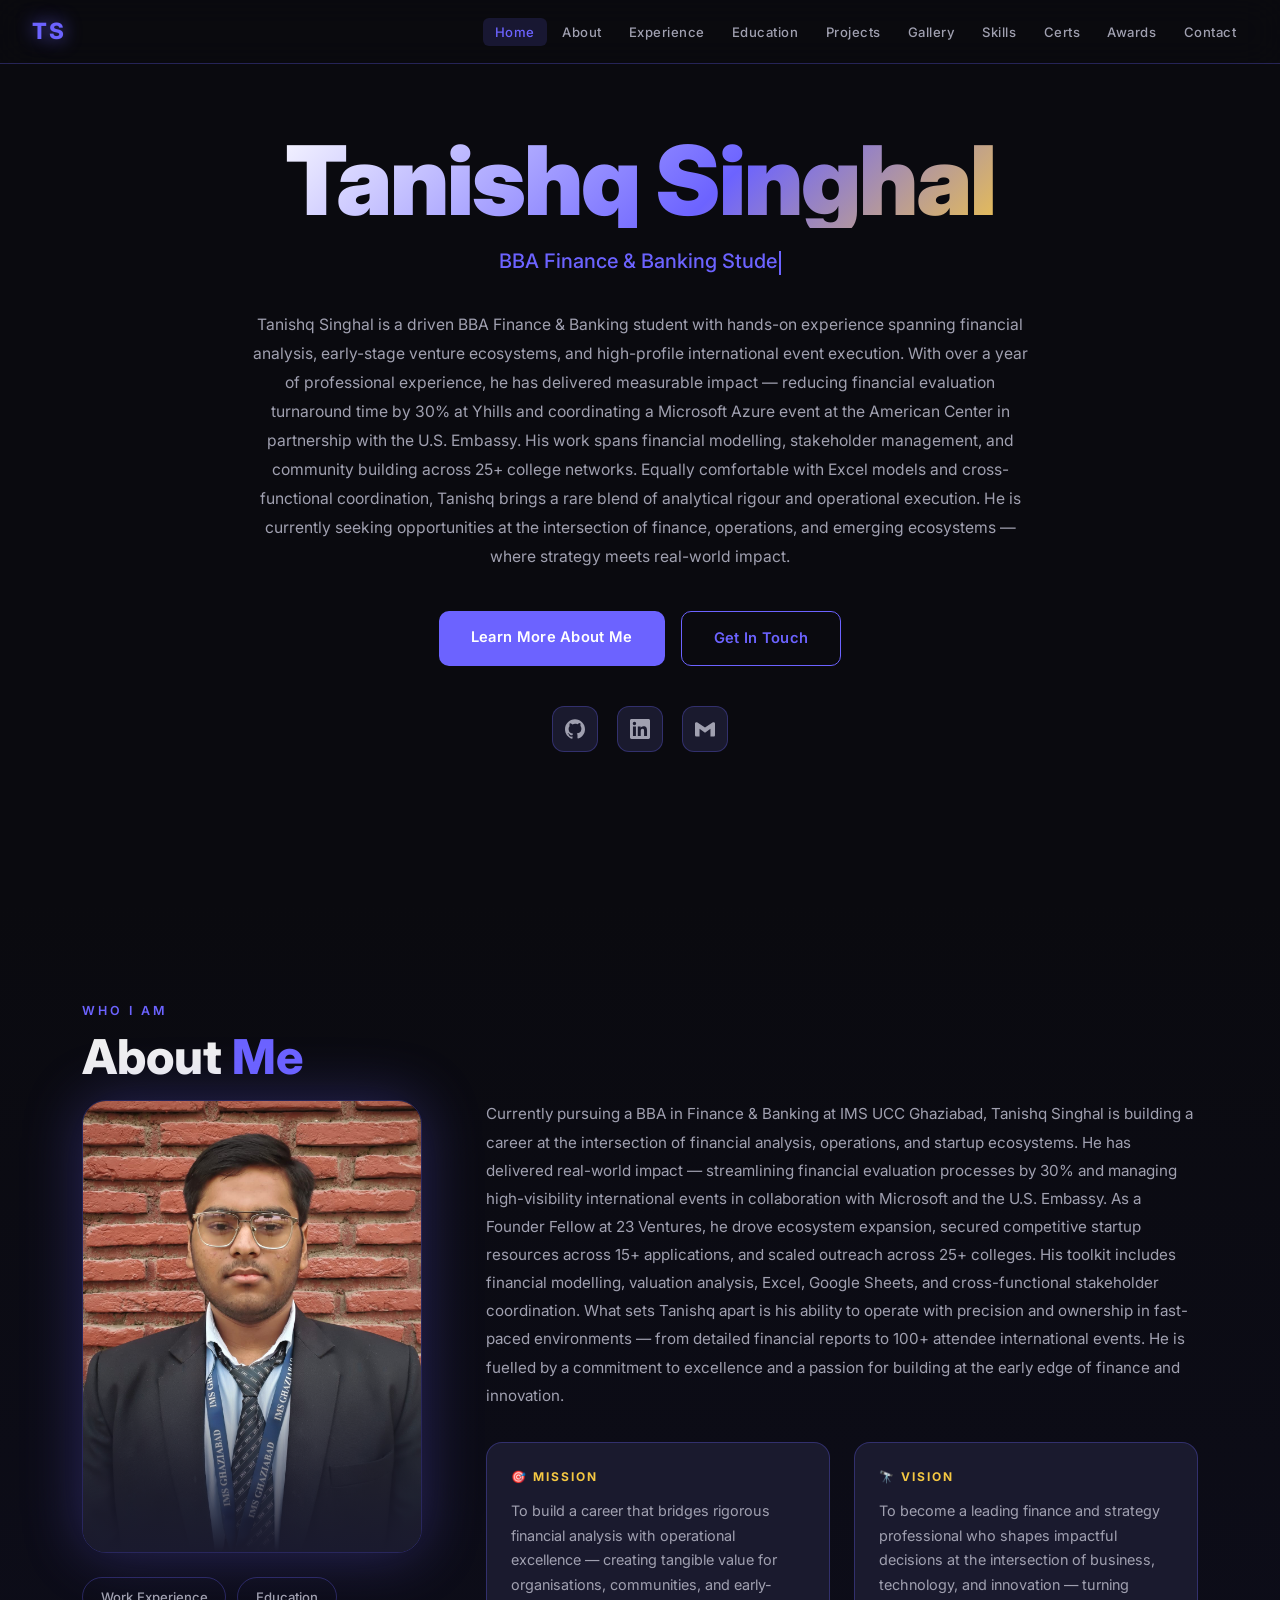
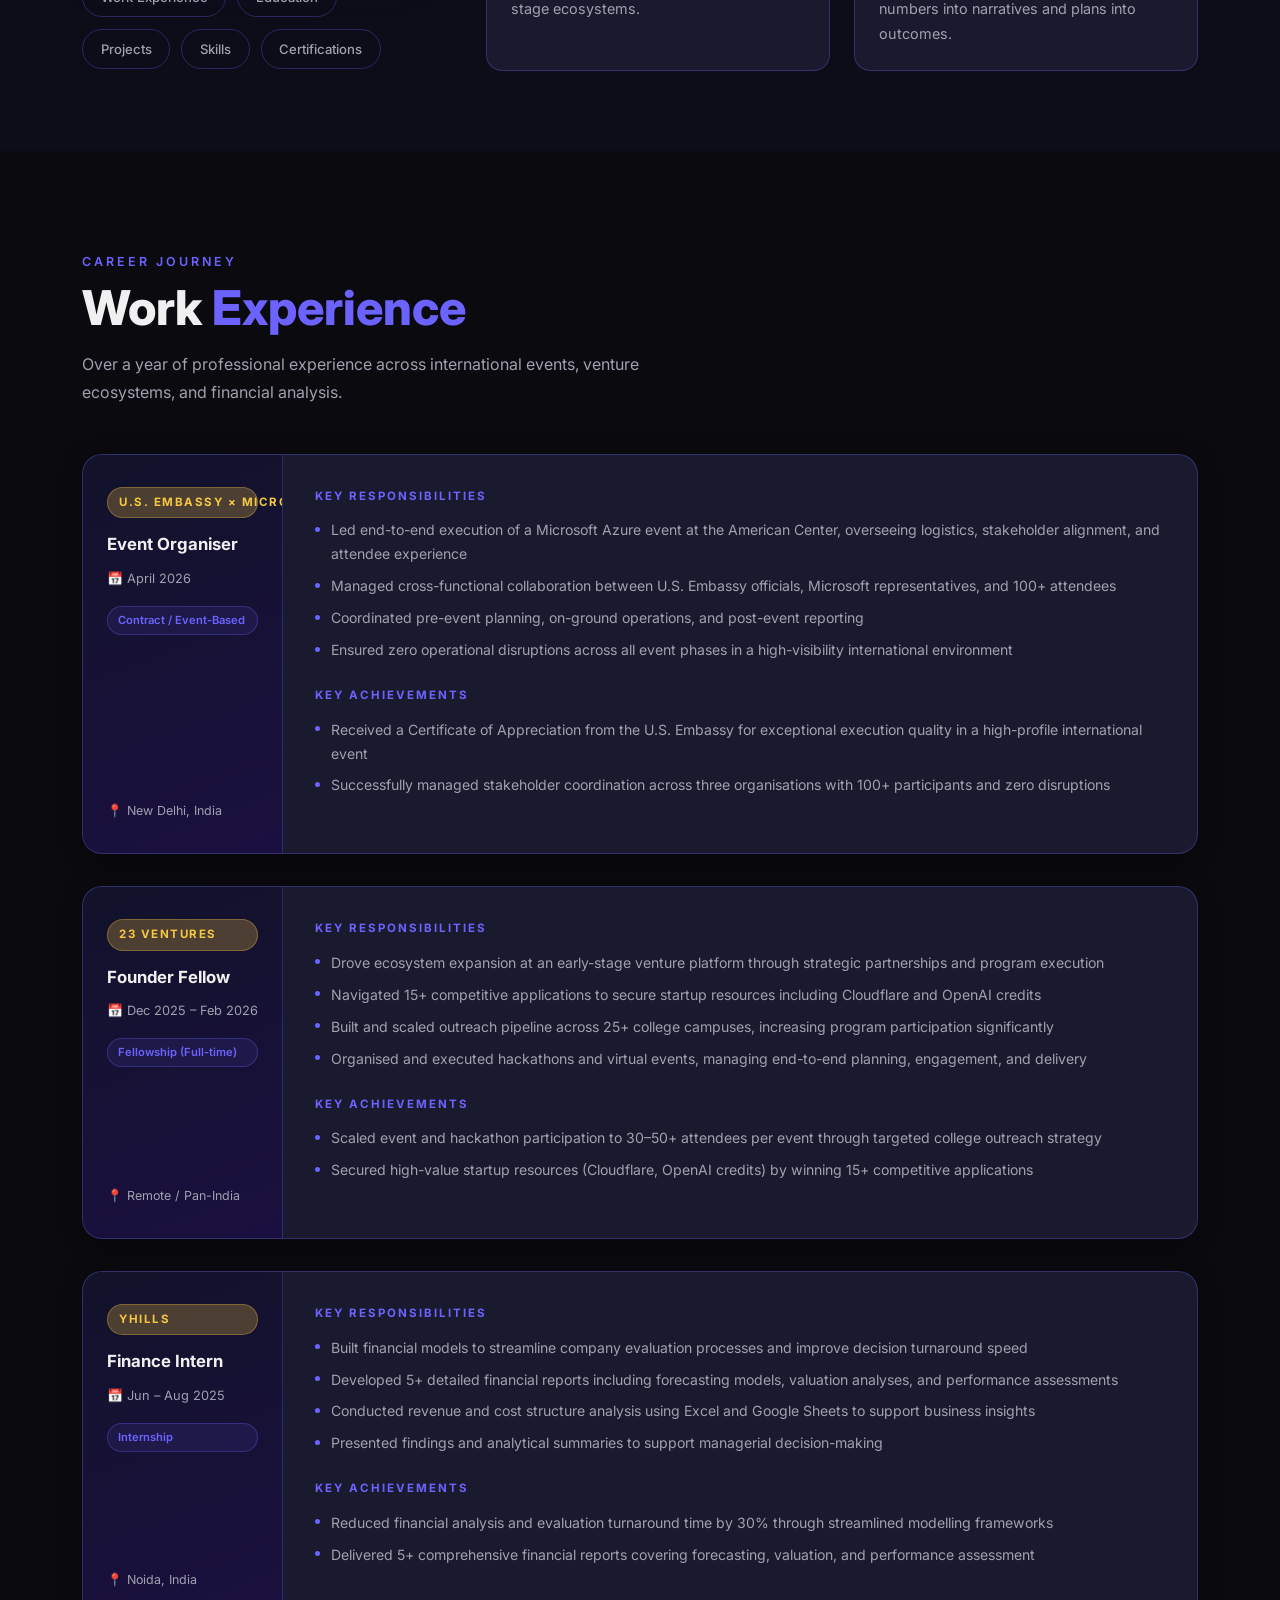
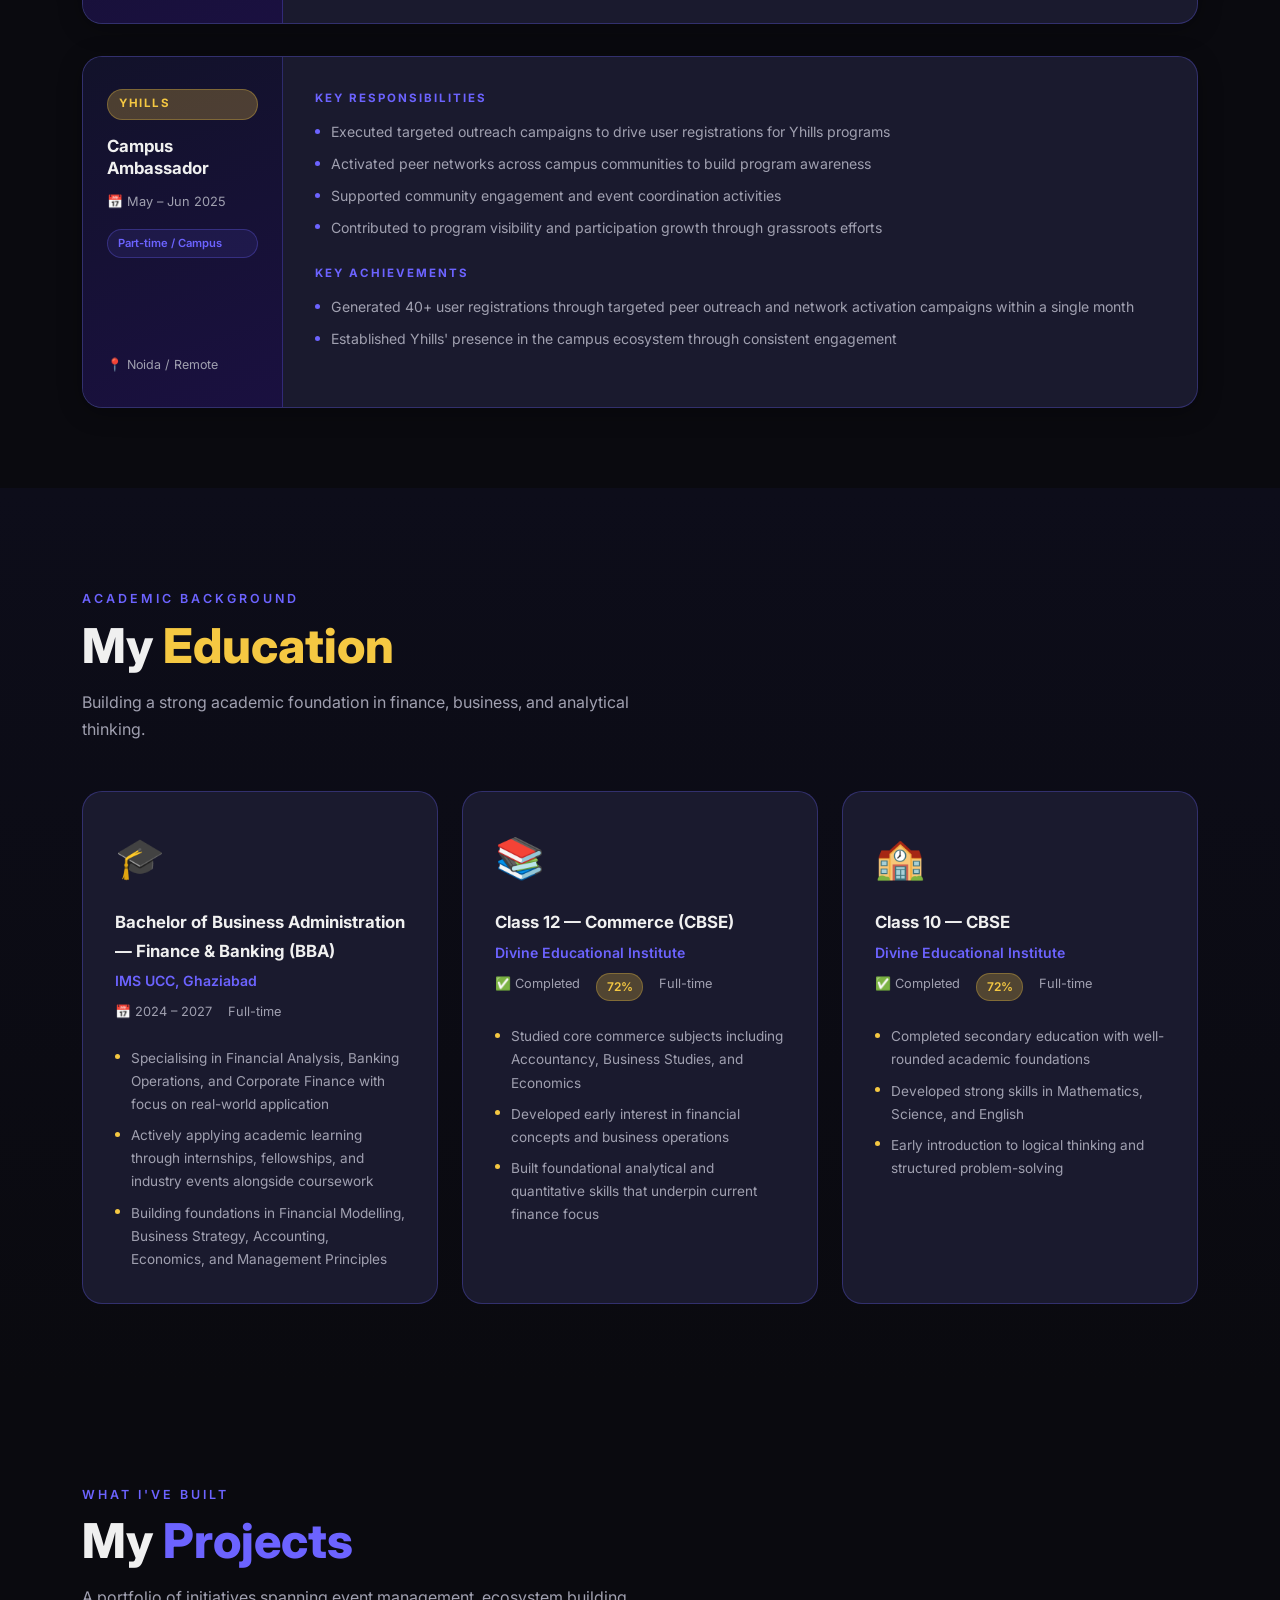
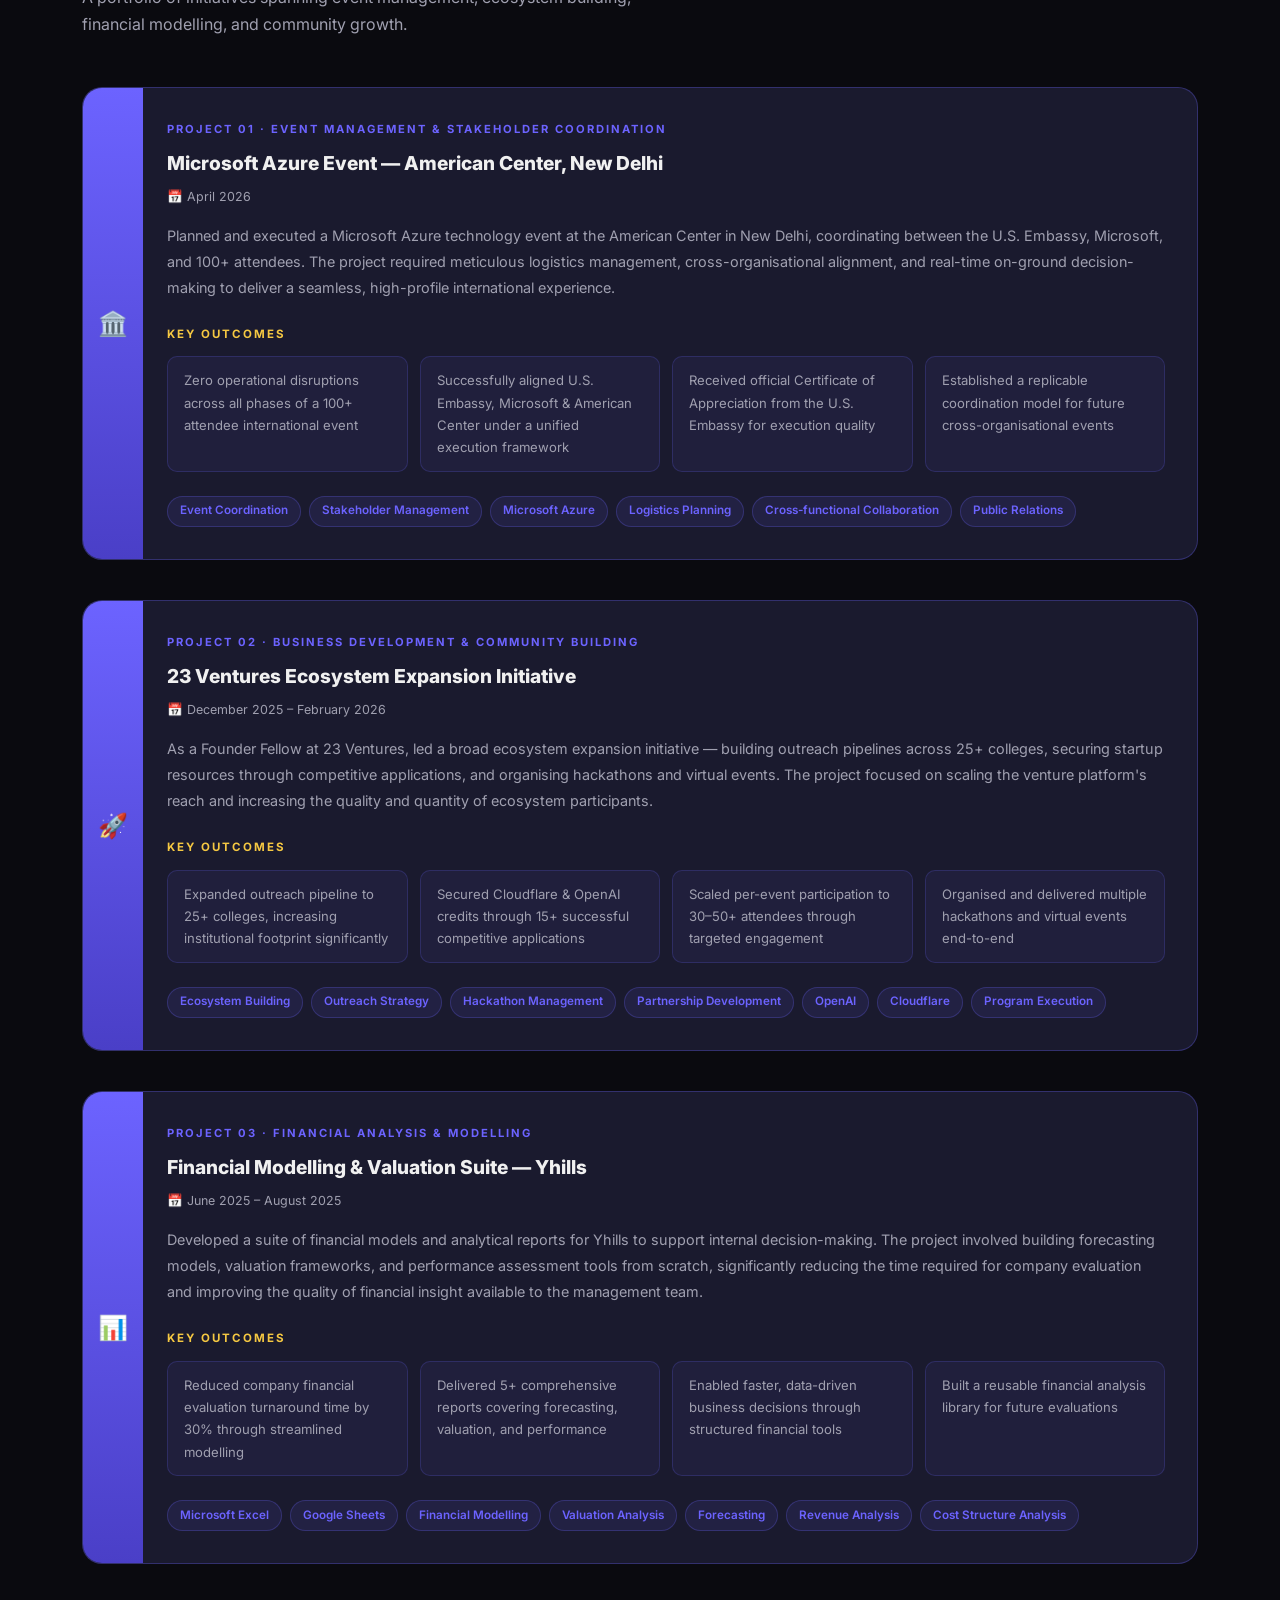
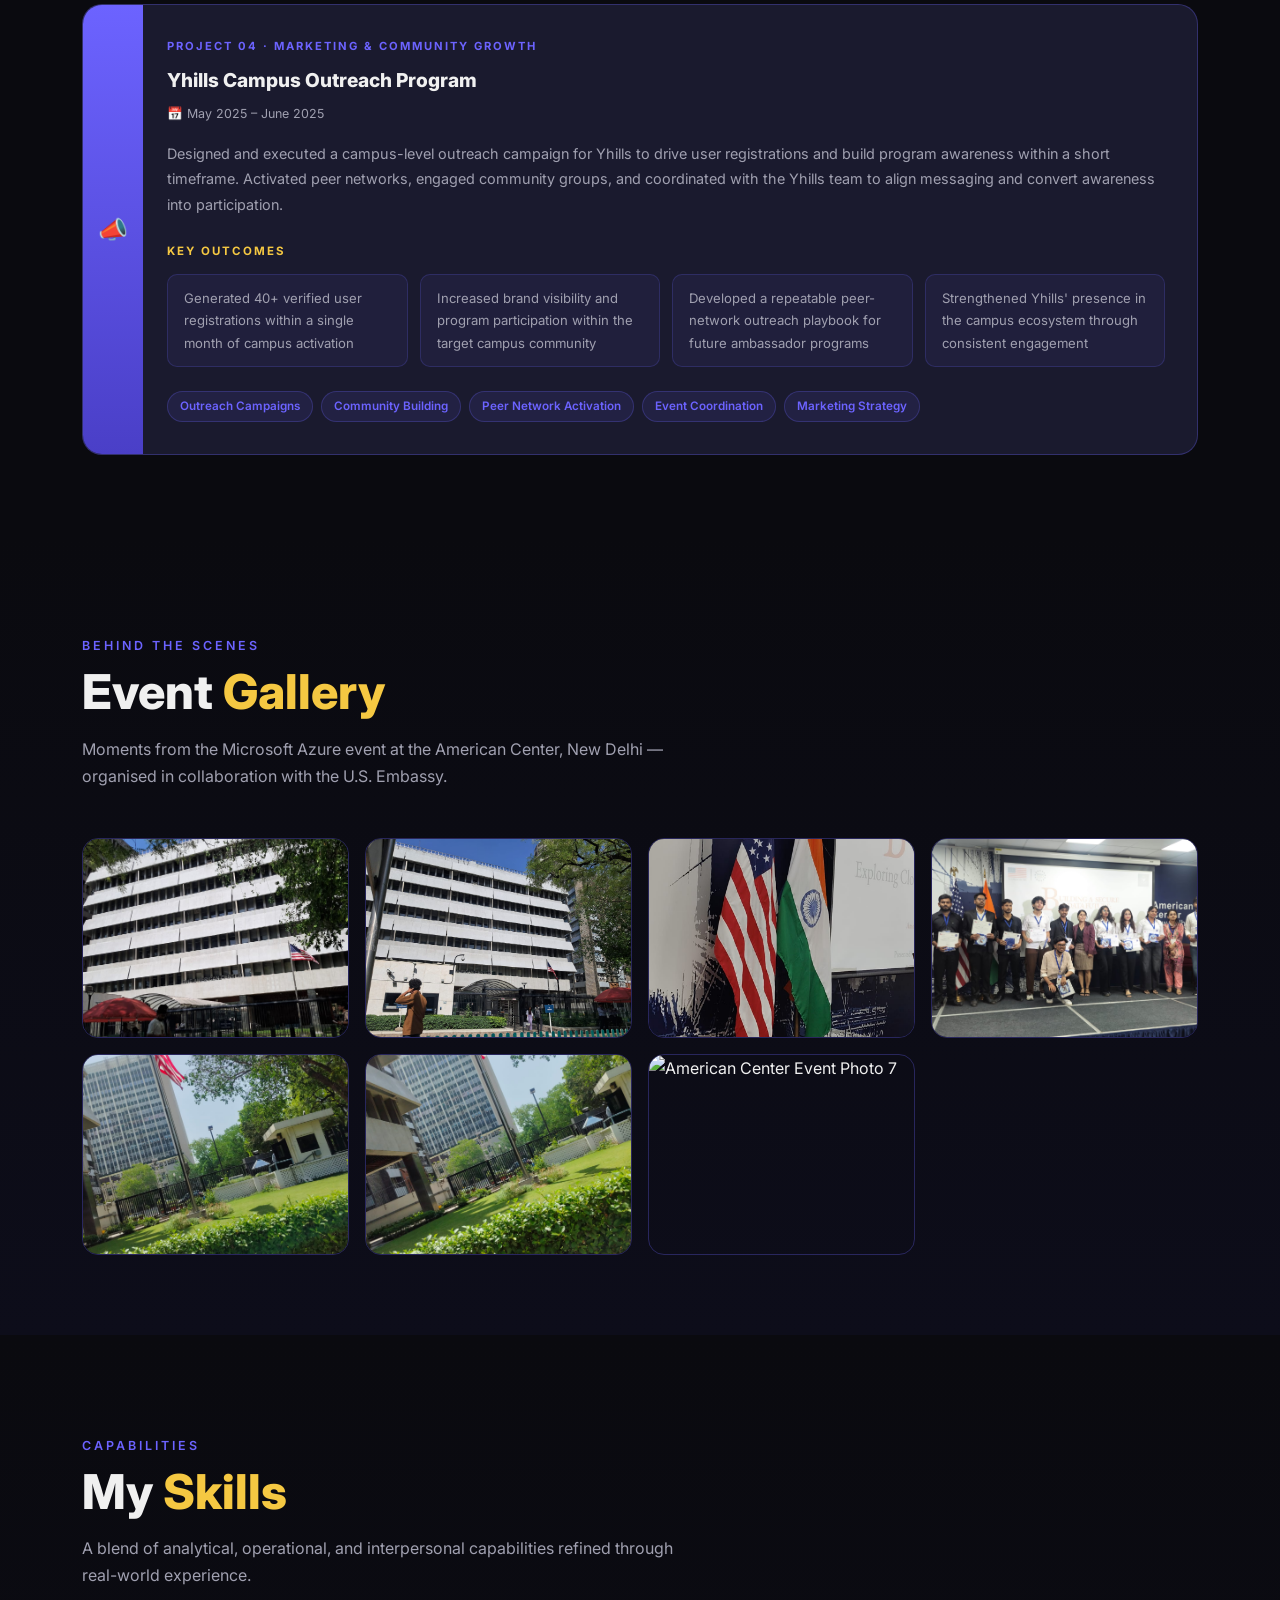
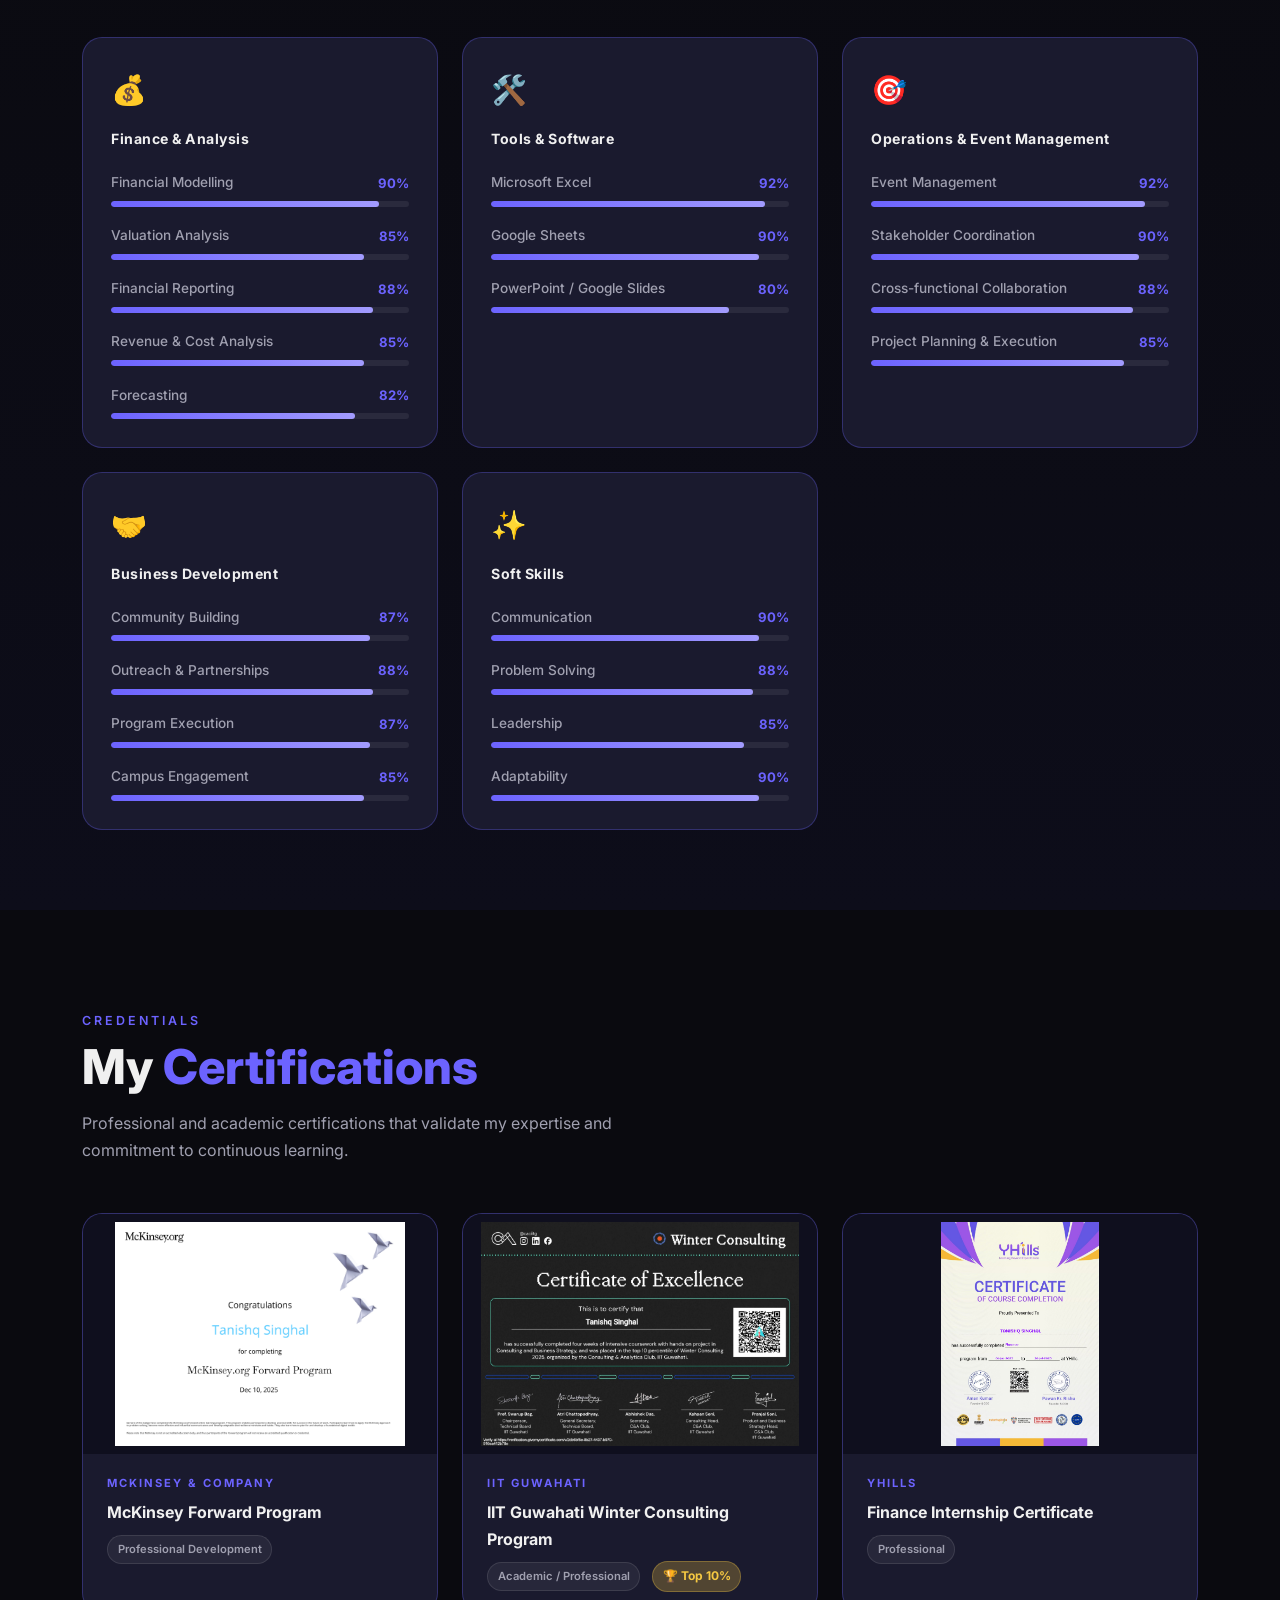
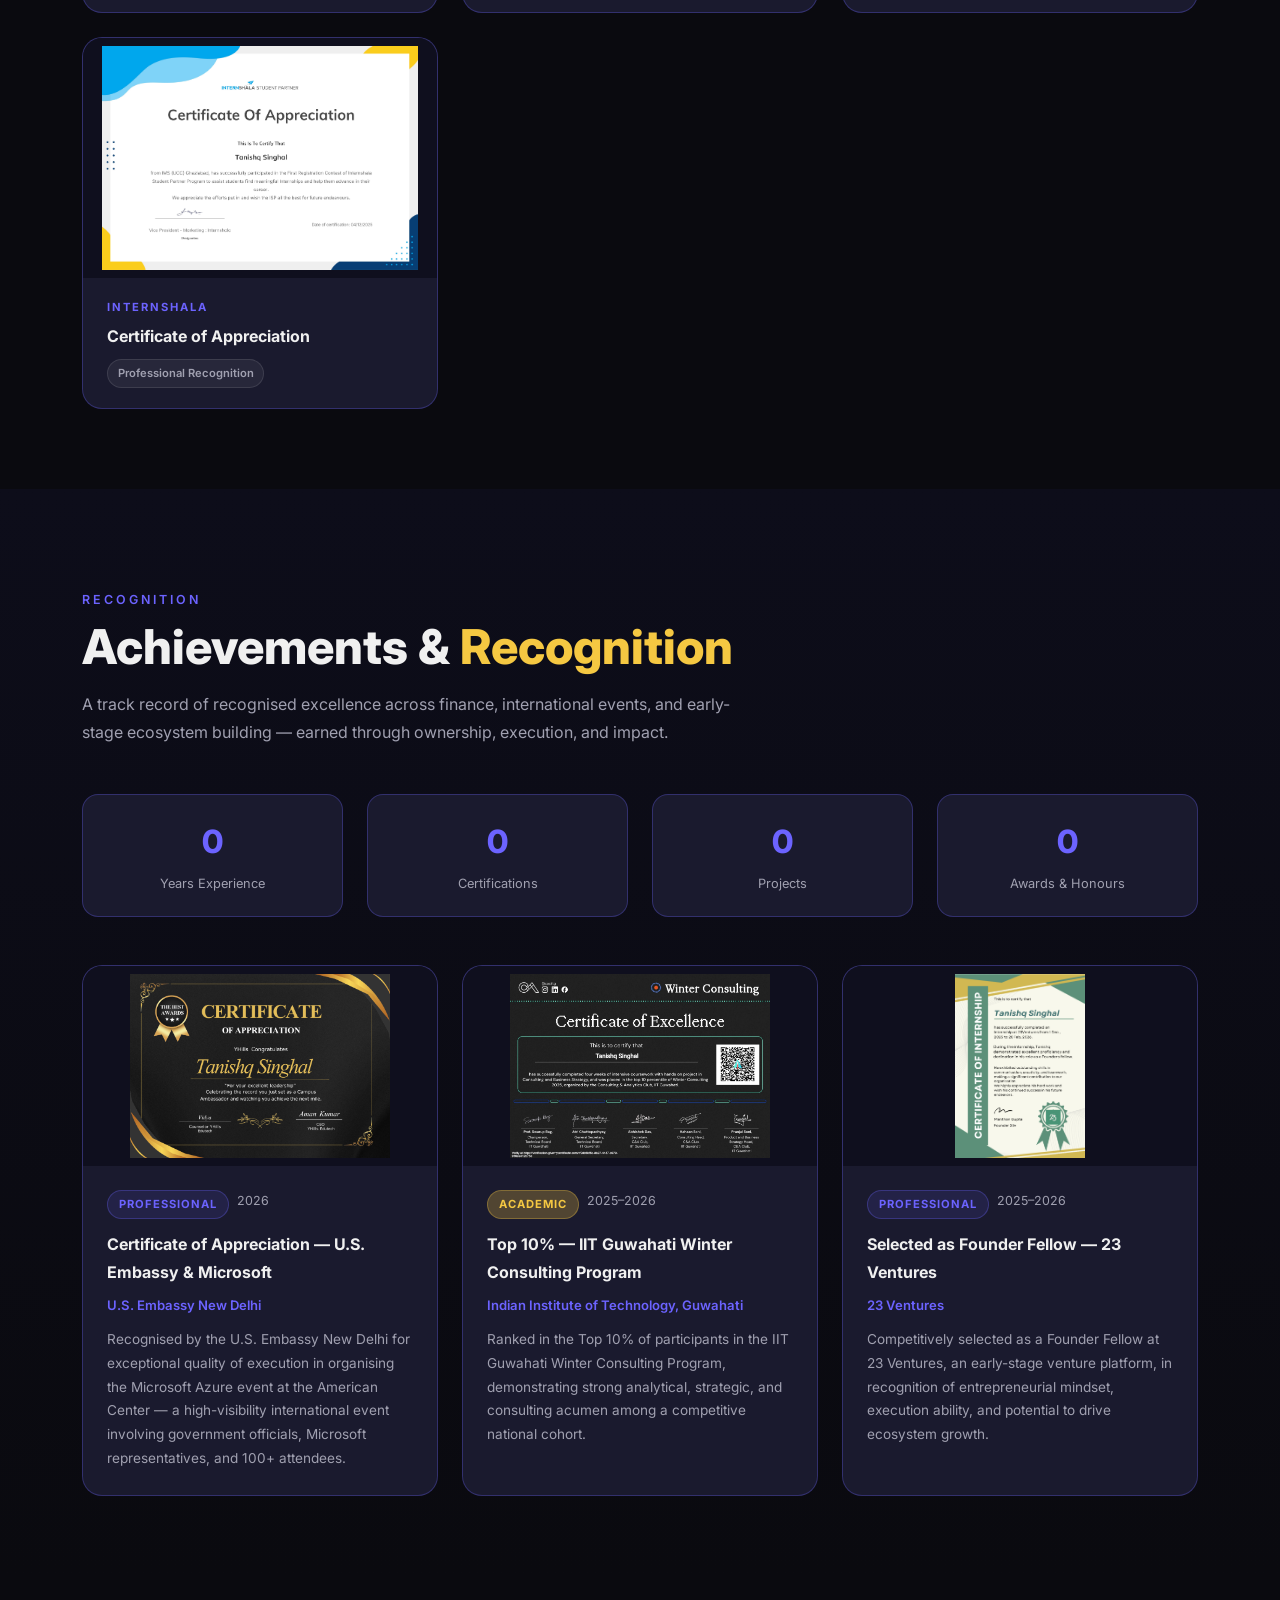
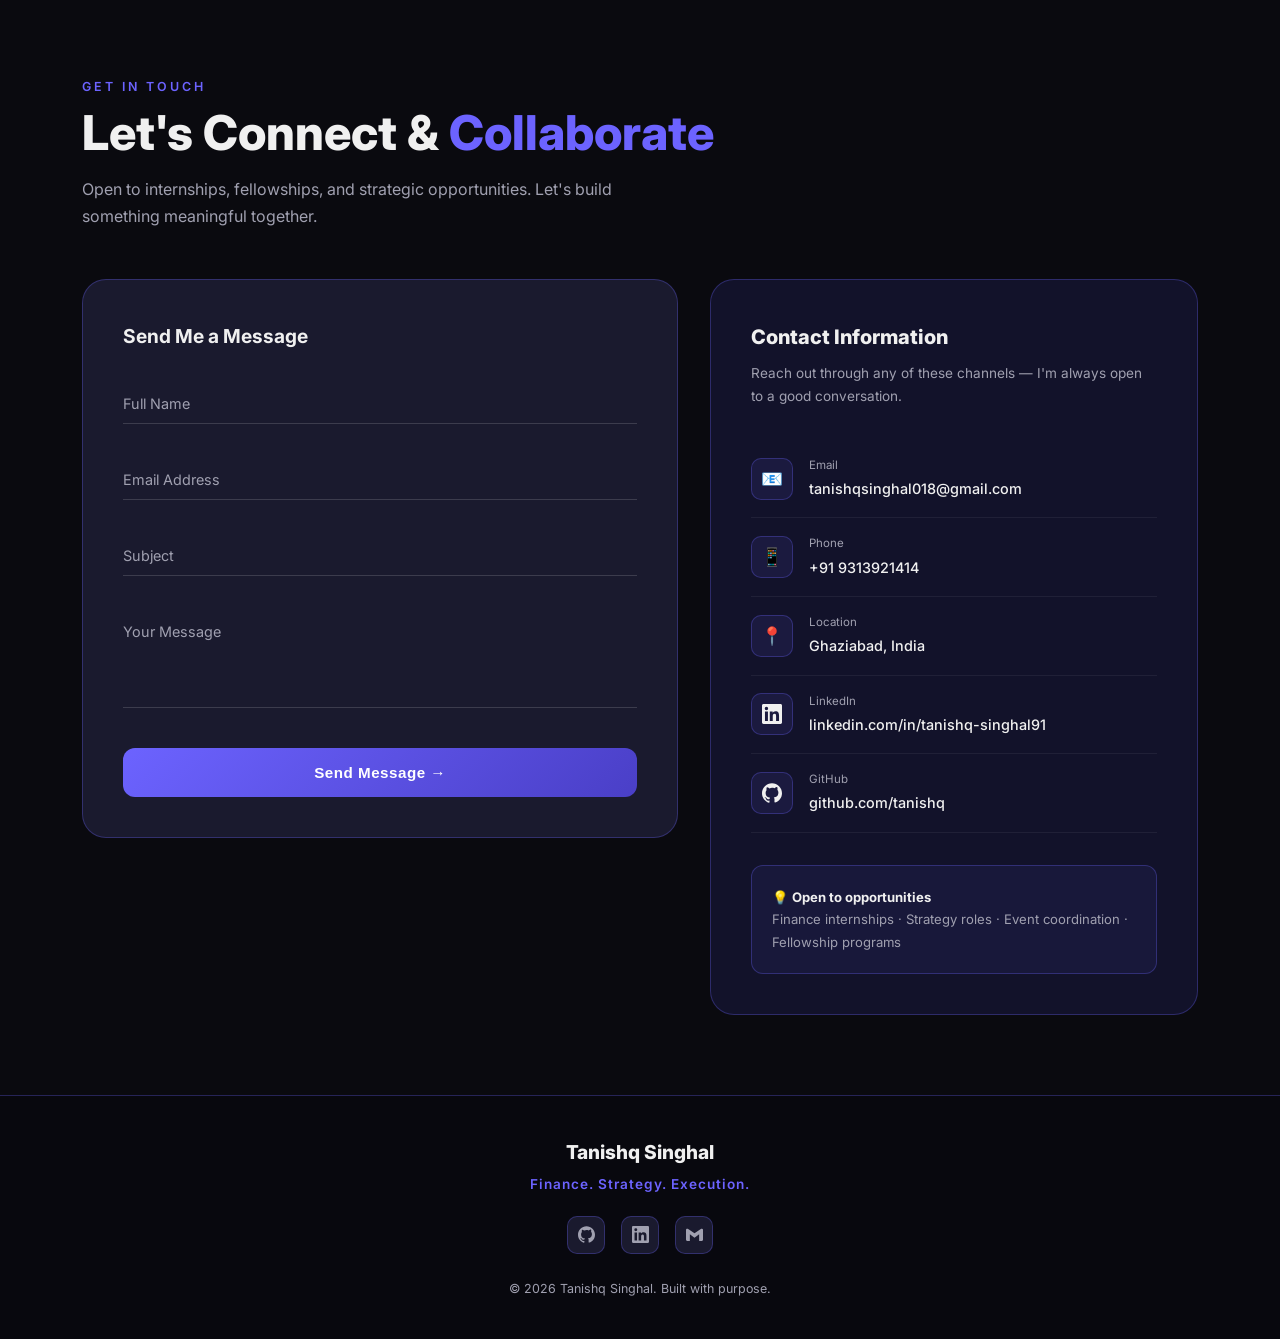
==== index.html @ 79214a3f "Fix image source for IIT Guwahati certificates" ====
<!DOCTYPE html>
<html lang="en">
<head>
  <meta charset="UTF-8" />
  <meta name="viewport" content="width=device-width, initial-scale=1.0" />
  <title>Tanishq Singhal — Finance. Strategy. Execution.</title>
  <meta name="description" content="Tanishq Singhal — BBA Finance & Banking Student, Event Organiser, Founder Fellow, and Finance Analyst. Portfolio showcasing experience, projects, and achievements." />
  <link rel="preconnect" href="https://fonts.googleapis.com" />
  <link rel="preconnect" href="https://fonts.gstatic.com" crossorigin />
  <link href="https://fonts.googleapis.com/css2?family=Inter:wght@300;400;500;600;700;800;900&display=swap" rel="stylesheet" />
  <style>
    /* ─── CSS RESET & ROOT ─────────────────────────────────────────────── */
    *, *::before, *::after { box-sizing: border-box; margin: 0; padding: 0; }
    :root {
      --bg:        #0a0a0f;
      --card-bg:   #1a1a2e;
      --indigo:    #6C63FF;
      --gold:      #F5C842;
      --text:      #F0F0F0;
      --muted:     #A0A0B0;
      --border:    rgba(108,99,255,0.3);
      --glow:      rgba(108,99,255,0.15);
      --gold-glow: rgba(245,200,66,0.25);
      --star-white:#FFFFFF;
      --star-blue: #A8B8FF;
      --star-gold: #FFE5A0;
    }
    html { scroll-behavior: smooth; font-family: 'Inter', sans-serif; }
    body {
      background: var(--bg);
      color: var(--text);
      overflow-x: hidden;
      line-height: 1.7;
    }

    /* ─── SCROLLBAR ────────────────────────────────────────────────────── */
    ::-webkit-scrollbar { width: 6px; }
    ::-webkit-scrollbar-track { background: #0d0d17; }
    ::-webkit-scrollbar-thumb { background: var(--indigo); border-radius: 3px; }

    /* ─── STAR CANVAS ──────────────────────────────────────────────────── */
    #star-canvas {
      position: fixed;
      top: 0; left: 0;
      width: 100%; height: 100%;
      z-index: 0;
      pointer-events: none;
    }

    /* ─── NAV ──────────────────────────────────────────────────────────── */
    nav {
      position: fixed;
      top: 0; left: 0; right: 0;
      z-index: 1000;
      background: rgba(10,10,15,0.7);
      backdrop-filter: blur(20px);
      -webkit-backdrop-filter: blur(20px);
      border-bottom: 1px solid var(--border);
      padding: 0 2rem;
      height: 64px;
      display: flex;
      align-items: center;
      justify-content: space-between;
      transition: background 0.3s;
    }
    .nav-logo {
      font-size: 1.4rem;
      font-weight: 800;
      color: var(--indigo);
      letter-spacing: 2px;
      text-shadow: 0 0 18px rgba(108,99,255,0.8);
      text-decoration: none;
    }
    .nav-links {
      display: flex;
      gap: 0.2rem;
      list-style: none;
      align-items: center;
    }
    .nav-links a {
      color: var(--muted);
      text-decoration: none;
      font-size: 0.82rem;
      font-weight: 500;
      padding: 0.4rem 0.75rem;
      border-radius: 6px;
      transition: color 0.2s, background 0.2s;
      letter-spacing: 0.5px;
    }
    .nav-links a:hover, .nav-links a.active {
      color: var(--text);
      background: var(--glow);
    }
    .nav-links a.active { color: var(--indigo); }
    .nav-hamburger {
      display: none;
      flex-direction: column;
      gap: 5px;
      cursor: pointer;
      padding: 4px;
    }
    .nav-hamburger span {
      display: block;
      width: 24px;
      height: 2px;
      background: var(--text);
      border-radius: 2px;
      transition: transform 0.3s, opacity 0.3s;
    }

    /* ─── SECTION BASE ─────────────────────────────────────────────────── */
    section {
      position: relative;
      z-index: 1;
      padding: 100px 0 80px;
    }
    .container {
      max-width: 1180px;
      margin: 0 auto;
      padding: 0 2rem;
    }
    .section-label {
      font-size: 0.78rem;
      font-weight: 600;
      letter-spacing: 3px;
      text-transform: uppercase;
      color: var(--indigo);
      margin-bottom: 0.5rem;
    }
    .section-title {
      font-size: clamp(2rem, 4vw, 3rem);
      font-weight: 800;
      line-height: 1.15;
      margin-bottom: 1rem;
    }
    .section-subtitle {
      font-size: 1rem;
      color: var(--muted);
      max-width: 600px;
      margin-bottom: 3rem;
    }
    .gold-accent { color: var(--gold); }
    .indigo-accent { color: var(--indigo); }

    /* ─── HERO ─────────────────────────────────────────────────────────── */
    #home {
      min-height: 100vh;
      display: flex;
      align-items: center;
      justify-content: center;
      text-align: center;
      padding-top: 64px;
    }
    .hero-inner { max-width: 860px; margin: 0 auto; padding: 0 2rem; }
    .hero-name {
      font-size: clamp(3rem, 8vw, 6rem);
      font-weight: 900;
      letter-spacing: -2px;
      line-height: 1;
      margin-bottom: 1rem;
      background: linear-gradient(135deg, #fff 0%, var(--indigo) 60%, var(--gold) 100%);
      -webkit-background-clip: text;
      -webkit-text-fill-color: transparent;
      background-clip: text;
      opacity: 0;
      animation: fadeSlideDown 0.8s 0.3s forwards;
    }
    .hero-designation {
      font-size: clamp(1rem, 2.5vw, 1.25rem);
      font-weight: 500;
      color: var(--indigo);
      margin-bottom: 2rem;
      min-height: 2rem;
      opacity: 0;
      animation: fadeSlideDown 0.8s 0.7s forwards;
    }
    .typewriter-cursor {
      display: inline-block;
      width: 2px;
      height: 1.2em;
      background: var(--indigo);
      margin-left: 2px;
      vertical-align: middle;
      animation: blink 1s step-end infinite;
    }
    @keyframes blink { 0%,100%{opacity:1} 50%{opacity:0} }
    .hero-intro {
      font-size: 0.98rem;
      color: var(--muted);
      line-height: 1.85;
      max-width: 780px;
      margin: 0 auto 2.5rem;
      opacity: 0;
      animation: fadeSlideUp 0.8s 1.1s forwards;
    }
    .hero-cta {
      display: flex;
      gap: 1rem;
      justify-content: center;
      flex-wrap: wrap;
      margin-bottom: 2.5rem;
      opacity: 0;
      animation: fadeSlideUp 0.8s 1.5s forwards;
    }
    .btn-primary {
      padding: 0.85rem 2rem;
      background: var(--indigo);
      color: #fff;
      font-weight: 600;
      font-size: 0.92rem;
      border: none;
      border-radius: 10px;
      cursor: pointer;
      text-decoration: none;
      transition: transform 0.2s, box-shadow 0.2s, background 0.2s;
      display: inline-block;
      letter-spacing: 0.3px;
    }
    .btn-primary:hover {
      transform: translateY(-3px);
      box-shadow: 0 10px 30px rgba(108,99,255,0.5);
    }
    .btn-outline {
      padding: 0.85rem 2rem;
      background: transparent;
      color: var(--indigo);
      font-weight: 600;
      font-size: 0.92rem;
      border: 1.5px solid var(--indigo);
      border-radius: 10px;
      cursor: pointer;
      text-decoration: none;
      transition: transform 0.2s, box-shadow 0.2s, background 0.2s, color 0.2s;
      display: inline-block;
      letter-spacing: 0.3px;
    }
    .btn-outline:hover {
      background: var(--indigo);
      color: #fff;
      transform: translateY(-3px);
      box-shadow: 0 10px 30px rgba(108,99,255,0.4);
    }
    .hero-socials {
      display: flex;
      gap: 1.2rem;
      justify-content: center;
      opacity: 0;
      animation: fadeSlideUp 0.8s 1.8s forwards;
    }
    .social-icon {
      width: 46px;
      height: 46px;
      border-radius: 12px;
      background: var(--card-bg);
      border: 1px solid var(--border);
      display: flex;
      align-items: center;
      justify-content: center;
      color: var(--muted);
      text-decoration: none;
      transition: transform 0.3s, box-shadow 0.3s, border-color 0.3s, color 0.3s;
      animation: popIn 0.5s ease backwards;
    }
    .social-icon:nth-child(1) { animation-delay: 2s; }
    .social-icon:nth-child(2) { animation-delay: 2.15s; }
    .social-icon:nth-child(3) { animation-delay: 2.3s; }
    .social-icon:hover {
      transform: translateY(-4px) scale(1.1);
      box-shadow: 0 8px 24px rgba(108,99,255,0.4);
      border-color: var(--indigo);
      color: var(--indigo);
    }
    .social-icon svg { width: 20px; height: 20px; fill: currentColor; }

    @keyframes fadeSlideDown {
      from { opacity:0; transform:translateY(-20px); }
      to   { opacity:1; transform:translateY(0); }
    }
    @keyframes fadeSlideUp {
      from { opacity:0; transform:translateY(20px); }
      to   { opacity:1; transform:translateY(0); }
    }
    @keyframes popIn {
      from { opacity:0; transform:scale(0); }
      60%  { transform:scale(1.15); }
      to   { opacity:1; transform:scale(1); }
    }

    /* ─── ABOUT ─────────────────────────────────────────────────────────── */
    #about { background: linear-gradient(180deg, var(--bg) 0%, #0d0d1a 100%); }
    .about-grid {
      display: grid;
      grid-template-columns: 340px 1fr;
      gap: 4rem;
      align-items: start;
    }
    .about-photo-wrap {
      position: relative;
      border-radius: 24px;
      overflow: hidden;
      box-shadow: 0 0 60px rgba(108,99,255,0.3);
      border: 1px solid var(--border);
      transform: translateX(-80px);
      opacity: 0;
      transition: transform 0.9s ease, opacity 0.9s ease, box-shadow 0.3s;
    }
    .about-photo-wrap.visible {
      transform: translateX(0);
      opacity: 1;
    }
    .about-photo-wrap img {
      width: 100%;
      display: block;
      object-fit: cover;
      object-position: top center;
      aspect-ratio: 3/4;
    }
    .about-photo-wrap::after {
      content: '';
      position: absolute;
      bottom: 0; left: 0; right: 0;
      height: 40%;
      background: linear-gradient(to top, var(--card-bg) 0%, transparent 100%);
    }
    .about-work-btns {
      display: flex;
      flex-wrap: wrap;
      gap: 0.7rem;
      margin-top: 1.5rem;
    }
    .about-work-btns a {
      padding: 0.5rem 1.1rem;
      border: 1px solid var(--border);
      border-radius: 30px;
      color: var(--muted);
      font-size: 0.82rem;
      font-weight: 500;
      text-decoration: none;
      transition: all 0.3s;
      position: relative;
      overflow: hidden;
    }
    .about-work-btns a::after {
      content: '';
      position: absolute;
      bottom: 0; left: 0;
      width: 0; height: 1.5px;
      background: var(--indigo);
      transition: width 0.3s;
    }
    .about-work-btns a:hover {
      color: var(--indigo);
      border-color: var(--indigo);
      transform: translateY(-2px);
    }
    .about-work-btns a:hover::after { width: 100%; }

    .mission-vision-grid {
      display: grid;
      grid-template-columns: 1fr 1fr;
      gap: 1.5rem;
      margin-top: 2rem;
    }
    .mv-card {
      background: var(--card-bg);
      border: 1px solid var(--border);
      border-radius: 16px;
      padding: 1.5rem;
      perspective: 800px;
      opacity: 0;
      transform: rotateY(90deg);
      transition: transform 0.7s ease, opacity 0.5s ease, box-shadow 0.3s;
      backface-visibility: hidden;
    }
    .mv-card.visible { opacity: 1; transform: rotateY(0deg); }
    .mv-card:nth-child(2) { transition-delay: 0.2s; }
    .mv-card-title {
      font-size: 0.75rem;
      font-weight: 700;
      letter-spacing: 2px;
      text-transform: uppercase;
      color: var(--gold);
      margin-bottom: 0.75rem;
    }
    .mv-card p { font-size: 0.9rem; color: var(--muted); }
    .about-summary { font-size: 0.95rem; color: var(--muted); line-height: 1.85; }

    /* ─── WORK EXPERIENCE ────────────────────────────────────────────────── */
    #experience { background: var(--bg); }
    .exp-timeline { display: flex; flex-direction: column; gap: 2rem; }
    .exp-card {
      display: grid;
      grid-template-columns: 200px 1fr;
      background: var(--card-bg);
      border: 1px solid var(--border);
      border-radius: 20px;
      overflow: hidden;
      opacity: 0;
      transition: transform 0.7s ease, opacity 0.7s ease, box-shadow 0.3s;
      box-shadow: 0 4px 24px rgba(0,0,0,0.3);
    }
    .exp-card:nth-child(odd)  { transform: translateX(-80px); }
    .exp-card:nth-child(even) { transform: translateX(80px); }
    .exp-card.visible {
      opacity: 1;
      transform: translateX(0);
    }
    .exp-card:hover {
      transform: translateY(-6px) !important;
      box-shadow: 0 20px 50px rgba(108,99,255,0.2);
    }
    .exp-left {
      background: linear-gradient(160deg, #12122a 0%, #1a1040 100%);
      padding: 2rem 1.5rem;
      display: flex;
      flex-direction: column;
      gap: 0.5rem;
      border-right: 1px solid var(--border);
      width: 0;
      overflow: hidden;
      transition: width 0.8s cubic-bezier(0.4,0,0.2,1) 0.2s;
    }
    .exp-card.visible .exp-left { width: 200px; }
    .exp-company-badge {
      font-size: 0.72rem;
      font-weight: 700;
      letter-spacing: 1.5px;
      text-transform: uppercase;
      color: var(--gold);
      background: var(--gold-glow);
      border: 1px solid rgba(245,200,66,0.3);
      padding: 0.3rem 0.7rem;
      border-radius: 20px;
      display: inline-block;
      margin-bottom: 0.5rem;
      animation: none;
      white-space: nowrap;
    }
    .exp-card:hover .exp-company-badge {
      box-shadow: 0 0 12px rgba(245,200,66,0.5);
    }
    .exp-role-name {
      font-size: 1.05rem;
      font-weight: 700;
      color: var(--text);
      line-height: 1.3;
    }
    .exp-duration {
      font-size: 0.8rem;
      color: var(--muted);
      margin-top: 0.25rem;
    }
    .exp-type-badge {
      font-size: 0.7rem;
      font-weight: 600;
      color: var(--indigo);
      background: rgba(108,99,255,0.1);
      border: 1px solid rgba(108,99,255,0.3);
      padding: 0.25rem 0.6rem;
      border-radius: 20px;
      display: inline-block;
      margin-top: 0.5rem;
    }
    .exp-location {
      font-size: 0.78rem;
      color: var(--muted);
      margin-top: auto;
      display: flex;
      align-items: center;
      gap: 0.3rem;
    }
    .exp-right { padding: 2rem; flex: 1; }
    .exp-bullets-title {
      font-size: 0.72rem;
      font-weight: 700;
      letter-spacing: 2px;
      text-transform: uppercase;
      color: var(--indigo);
      margin-bottom: 0.75rem;
    }
    .exp-bullets { list-style: none; display: flex; flex-direction: column; gap: 0.5rem; margin-bottom: 1.5rem; }
    .exp-bullets li {
      font-size: 0.88rem;
      color: var(--muted);
      padding-left: 1rem;
      position: relative;
      opacity: 0;
      transform: translateY(8px);
      transition: opacity 0.4s ease, transform 0.4s ease;
    }
    .exp-bullets li::before {
      content: '';
      position: absolute;
      left: 0; top: 0.6em;
      width: 5px; height: 5px;
      background: var(--indigo);
      border-radius: 50%;
    }
    .exp-card.visible .exp-bullets li { opacity: 1; transform: translateY(0); }
    .exp-card.visible .exp-bullets li:nth-child(1) { transition-delay: 0.4s; }
    .exp-card.visible .exp-bullets li:nth-child(2) { transition-delay: 0.55s; }
    .exp-card.visible .exp-bullets li:nth-child(3) { transition-delay: 0.7s; }
    .exp-card.visible .exp-bullets li:nth-child(4) { transition-delay: 0.85s; }

    /* ─── EDUCATION ─────────────────────────────────────────────────────── */
    #education { background: linear-gradient(180deg, #0d0d1a 0%, var(--bg) 100%); }
    .edu-grid { display: grid; grid-template-columns: repeat(auto-fit, minmax(300px, 1fr)); gap: 1.5rem; }
    .edu-card {
      background: var(--card-bg);
      border: 1px solid var(--border);
      border-radius: 20px;
      padding: 2rem;
      position: relative;
      overflow: hidden;
      opacity: 0;
      transition: opacity 0.7s ease, transform 0.7s ease, box-shadow 0.3s;
    }
    .edu-card:first-child  { transform: translateY(-40px) rotate(-1deg); }
    .edu-card:nth-child(2) { transform: translateY(40px) rotate(0.5deg); }
    .edu-card:nth-child(3) { transform: translateY(40px) rotate(-0.5deg); }
    .edu-card.visible { opacity: 1; transform: translateY(0) rotate(0); }
    .edu-card:hover {
      box-shadow: 0 20px 50px rgba(108,99,255,0.2), 0 0 0 1px rgba(108,99,255,0.4);
      transform: translateY(-4px) !important;
    }
    .edu-card:hover .edu-icon { transform: translateY(-8px) rotate(10deg); }
    .edu-icon {
      font-size: 2.5rem;
      margin-bottom: 1rem;
      transition: transform 0.4s cubic-bezier(0.34,1.56,0.64,1);
      display: inline-block;
    }
    .edu-degree {
      font-size: 1.05rem;
      font-weight: 700;
      color: var(--text);
      margin-bottom: 0.25rem;
    }
    .edu-institution {
      font-size: 0.88rem;
      color: var(--indigo);
      font-weight: 600;
      margin-bottom: 0.5rem;
    }
    .edu-meta {
      font-size: 0.8rem;
      color: var(--muted);
      margin-bottom: 1.5rem;
      display: flex;
      gap: 1rem;
      flex-wrap: wrap;
    }
    .edu-score-badge {
      background: var(--gold-glow);
      border: 1px solid rgba(245,200,66,0.3);
      color: var(--gold);
      font-size: 0.75rem;
      font-weight: 600;
      padding: 0.2rem 0.6rem;
      border-radius: 20px;
    }
    .edu-highlights { list-style: none; display: flex; flex-direction: column; gap: 0.5rem; }
    .edu-highlights li {
      font-size: 0.85rem;
      color: var(--muted);
      padding-left: 1rem;
      position: relative;
    }
    .edu-highlights li::before {
      content: '';
      position: absolute;
      left: 0; top: 0.55em;
      width: 5px; height: 5px;
      background: var(--gold);
      border-radius: 50%;
    }

    /* ─── PROJECTS ─────────────────────────────────────────────────────── */
    #projects { background: var(--bg); }
    .project-list { display: flex; flex-direction: column; gap: 2.5rem; }
    .project-card {
      display: grid;
      grid-template-columns: 60px 1fr;
      gap: 0;
      background: var(--card-bg);
      border: 1px solid var(--border);
      border-radius: 20px;
      overflow: hidden;
      opacity: 0;
      transition: opacity 0.7s ease, transform 0.7s ease, box-shadow 0.3s;
    }
    .project-card:nth-child(odd)  { transform: translateX(-60px); }
    .project-card:nth-child(even) { transform: translateX(60px); }
    .project-card.visible { opacity: 1; transform: translateX(0); }
    .project-card:hover {
      box-shadow: 0 20px 50px rgba(108,99,255,0.2);
      transform: translateY(-4px) !important;
    }
    .project-left-bar {
      background: linear-gradient(180deg, var(--indigo) 0%, #4a3fc7 100%);
      display: flex;
      align-items: center;
      justify-content: center;
      font-size: 1.5rem;
      transform: translateX(-100%);
      transition: transform 0.6s cubic-bezier(0.4,0,0.2,1) 0.1s;
      writing-mode: vertical-rl;
    }
    .project-card.visible .project-left-bar { transform: translateX(0); }
    .project-card:hover .project-left-bar {
      box-shadow: inset -4px 0 20px rgba(108,99,255,0.3);
    }
    .project-right { padding: 2rem 2rem 2rem 1.5rem; }
    .project-num {
      font-size: 0.7rem;
      font-weight: 700;
      letter-spacing: 2px;
      color: var(--indigo);
      text-transform: uppercase;
      margin-bottom: 0.5rem;
    }
    .project-title {
      font-size: 1.2rem;
      font-weight: 800;
      color: var(--text);
      margin-bottom: 0.4rem;
      transition: letter-spacing 0.3s;
    }
    .project-card:hover .project-title { letter-spacing: 0.5px; }
    .project-type {
      font-size: 0.78rem;
      color: var(--muted);
      margin-bottom: 1rem;
    }
    .project-desc { font-size: 0.9rem; color: var(--muted); line-height: 1.8; margin-bottom: 1.5rem; }
    .project-outcomes-title {
      font-size: 0.72rem;
      font-weight: 700;
      letter-spacing: 2px;
      text-transform: uppercase;
      color: var(--gold);
      margin-bottom: 0.75rem;
    }
    .project-outcomes {
      display: grid;
      grid-template-columns: repeat(auto-fit, minmax(220px, 1fr));
      gap: 0.75rem;
      margin-bottom: 1.5rem;
    }
    .outcome-box {
      background: rgba(108,99,255,0.07);
      border: 1px solid rgba(108,99,255,0.2);
      border-radius: 10px;
      padding: 0.75rem 1rem;
      font-size: 0.82rem;
      color: var(--muted);
      opacity: 0;
      transform: scale(0.9);
      transition: opacity 0.4s, transform 0.4s;
    }
    .project-card.visible .outcome-box { opacity: 1; transform: scale(1); }
    .project-card.visible .outcome-box:nth-child(1) { transition-delay: 0.3s; }
    .project-card.visible .outcome-box:nth-child(2) { transition-delay: 0.45s; }
    .project-card.visible .outcome-box:nth-child(3) { transition-delay: 0.6s; }
    .project-card.visible .outcome-box:nth-child(4) { transition-delay: 0.75s; }
    .project-tags { display: flex; flex-wrap: wrap; gap: 0.5rem; }
    .tag {
      font-size: 0.73rem;
      font-weight: 600;
      color: var(--indigo);
      background: rgba(108,99,255,0.1);
      border: 1px solid rgba(108,99,255,0.25);
      padding: 0.3rem 0.75rem;
      border-radius: 30px;
      transition: background 0.3s, color 0.3s, box-shadow 0.3s, transform 0.3s;
      opacity: 0;
      transform: scale(0.8);
    }
    .project-card.visible .tag { opacity: 1; transform: scale(1); }
    .project-card.visible .tag:nth-child(1) { transition-delay: 0.5s; }
    .project-card.visible .tag:nth-child(2) { transition-delay: 0.6s; }
    .project-card.visible .tag:nth-child(3) { transition-delay: 0.7s; }
    .project-card.visible .tag:nth-child(4) { transition-delay: 0.8s; }
    .project-card.visible .tag:nth-child(5) { transition-delay: 0.9s; }
    .project-card.visible .tag:nth-child(6) { transition-delay: 1.0s; }
    .project-card:hover .tag:hover {
      background: rgba(245,200,66,0.15);
      color: var(--gold);
      border-color: rgba(245,200,66,0.4);
      box-shadow: 0 0 12px rgba(245,200,66,0.3);
      transform: scale(1.05);
    }

    /* ─── SKILLS ──────────────────────────────────────────────────────── */
    #skills { background: linear-gradient(180deg, var(--bg) 0%, #0d0d1a 100%); }
    .skills-grid {
      display: grid;
      grid-template-columns: repeat(auto-fit, minmax(340px, 1fr));
      gap: 1.5rem;
    }
    .skill-category-card {
      background: var(--card-bg);
      border: 1px solid var(--border);
      border-radius: 20px;
      padding: 1.75rem;
      opacity: 0;
      transform: scale(0.85);
      transition: opacity 0.6s ease, transform 0.6s ease, box-shadow 0.3s;
    }
    .skill-category-card.visible { opacity: 1; transform: scale(1); }
    .skill-category-card:hover {
      box-shadow: 0 20px 50px rgba(108,99,255,0.2);
    }
    .skill-category-card:hover .skill-cat-icon { transform: rotate(360deg); }
    .skill-cat-icon {
      font-size: 1.8rem;
      margin-bottom: 0.75rem;
      display: inline-block;
      transition: transform 1.5s ease;
    }
    .skill-cat-title {
      font-size: 0.88rem;
      font-weight: 700;
      color: var(--text);
      margin-bottom: 1.25rem;
      letter-spacing: 0.5px;
    }
    .skill-list { display: flex; flex-direction: column; gap: 1.1rem; }
    .skill-item {}
    .skill-header {
      display: flex;
      justify-content: space-between;
      align-items: center;
      margin-bottom: 0.4rem;
    }
    .skill-name { font-size: 0.85rem; color: var(--muted); font-weight: 500; }
    .skill-pct  { font-size: 0.82rem; color: var(--indigo); font-weight: 700; }
    .skill-bar-track {
      height: 6px;
      background: rgba(255,255,255,0.07);
      border-radius: 3px;
      overflow: hidden;
    }
    .skill-bar-fill {
      height: 100%;
      border-radius: 3px;
      background: linear-gradient(90deg, var(--indigo) 0%, #a29bfe 100%);
      width: 0%;
      transition: width 1.2s cubic-bezier(0.4,0,0.2,1);
    }

    /* ─── CERTIFICATIONS ───────────────────────────────────────────────── */
    #certifications { background: var(--bg); }
    .cert-grid {
      display: grid;
      grid-template-columns: repeat(auto-fit, minmax(300px, 1fr));
      gap: 1.5rem;
    }
    .cert-card {
      background: var(--card-bg);
      border: 1px solid var(--border);
      border-radius: 20px;
      overflow: hidden;
      opacity: 0;
      transform: rotate(var(--card-rotate, 0deg)) translateY(40px);
      transition: opacity 0.7s ease, transform 0.7s ease, box-shadow 0.3s, background 0.3s, border-color 0.3s;
      cursor: pointer;
    }
    .cert-card.visible {
      opacity: 1;
      transform: rotate(0) translateY(0);
    }
    .cert-card:hover {
      box-shadow: 0 20px 50px rgba(245,200,66,0.2);
      background: #1e1a3a;
      border-color: rgba(245,200,66,0.4);
      transform: rotate(0) translateY(-4px) !important;
    }
    .cert-img-wrap {
      overflow: hidden;
      height: 240px;
      background: #0f0f1e;
    }
    .cert-img-wrap img {
      width: 100%;
      height: 100%;
      object-fit: contain;
      transition: transform 0.6s ease;
      padding: 0.5rem;
    }
    .cert-card:hover .cert-img-wrap img { transform: scale(1.05); }
    .cert-info { padding: 1.25rem 1.5rem; }
    .cert-provider {
      font-size: 0.7rem;
      font-weight: 700;
      letter-spacing: 2px;
      text-transform: uppercase;
      color: var(--indigo);
      margin-bottom: 0.4rem;
    }
    .cert-name { font-size: 1rem; font-weight: 700; color: var(--text); margin-bottom: 0.5rem; }
    .cert-type-badge {
      font-size: 0.7rem;
      font-weight: 600;
      color: var(--muted);
      background: rgba(255,255,255,0.06);
      border: 1px solid rgba(255,255,255,0.1);
      padding: 0.25rem 0.6rem;
      border-radius: 20px;
      display: inline-block;
    }
    .cert-achievement {
      font-size: 0.75rem;
      font-weight: 700;
      color: var(--gold);
      background: var(--gold-glow);
      border: 1px solid rgba(245,200,66,0.3);
      padding: 0.25rem 0.6rem;
      border-radius: 20px;
      display: inline-block;
      margin-left: 0.5rem;
    }

    /* ─── EVENT GALLERY ─────────────────────────────────────────────────── */
    #gallery { background: linear-gradient(180deg, var(--bg) 0%, #0d0d1a 100%); }
    .gallery-strip {
      display: grid;
      grid-template-columns: repeat(auto-fill, minmax(260px, 1fr));
      gap: 1rem;
    }
    .gallery-item {
      position: relative;
      border-radius: 16px;
      overflow: hidden;
      border: 1px solid var(--border);
      aspect-ratio: 4/3;
      cursor: pointer;
      opacity: 0;
      transform: scale(0.92);
      transition: opacity 0.6s ease, transform 0.6s ease, box-shadow 0.3s;
    }
    .gallery-item.visible { opacity: 1; transform: scale(1); }
    .gallery-item:hover {
      box-shadow: 0 16px 40px rgba(108,99,255,0.3);
      transform: scale(1.03) !important;
    }
    .gallery-item img {
      width: 100%; height: 100%;
      object-fit: cover;
      transition: transform 0.5s ease;
      display: block;
    }
    .gallery-item:hover img { transform: scale(1.08); }
    .gallery-overlay {
      position: absolute;
      inset: 0;
      background: linear-gradient(to top, rgba(10,10,15,0.85) 0%, transparent 60%);
      opacity: 0;
      transition: opacity 0.3s;
      display: flex;
      align-items: flex-end;
      padding: 1rem;
    }
    .gallery-item:hover .gallery-overlay { opacity: 1; }
    .gallery-overlay-text {
      font-size: 0.8rem;
      color: var(--text);
      font-weight: 600;
    }
    /* Lightbox */
    .lightbox {
      position: fixed;
      inset: 0;
      z-index: 9999;
      background: rgba(0,0,0,0.92);
      display: none;
      align-items: center;
      justify-content: center;
      padding: 2rem;
    }
    .lightbox.open { display: flex; }
    .lightbox img {
      max-width: 90vw;
      max-height: 85vh;
      border-radius: 16px;
      object-fit: contain;
      box-shadow: 0 0 60px rgba(108,99,255,0.4);
    }
    .lightbox-close {
      position: absolute;
      top: 1.5rem; right: 1.5rem;
      width: 44px; height: 44px;
      border-radius: 50%;
      background: rgba(255,255,255,0.1);
      border: 1px solid rgba(255,255,255,0.2);
      color: #fff;
      font-size: 1.2rem;
      cursor: pointer;
      display: flex;
      align-items: center;
      justify-content: center;
      transition: background 0.2s;
    }
    .lightbox-close:hover { background: rgba(255,255,255,0.2); }
    .lightbox-nav {
      position: absolute;
      top: 50%; transform: translateY(-50%);
      width: 44px; height: 44px;
      border-radius: 50%;
      background: rgba(255,255,255,0.1);
      border: 1px solid rgba(255,255,255,0.2);
      color: #fff;
      font-size: 1.2rem;
      cursor: pointer;
      display: flex;
      align-items: center;
      justify-content: center;
      transition: background 0.2s;
    }
    .lightbox-nav:hover { background: rgba(108,99,255,0.5); }
    .lightbox-prev { left: 1.5rem; }
    .lightbox-next { right: 1.5rem; }

    /* ─── ACHIEVEMENTS ─────────────────────────────────────────────────── */
    #achievements { background: linear-gradient(180deg, #0d0d1a 0%, var(--bg) 100%); }
    .achievements-subheading {
      font-size: 1rem;
      color: var(--muted);
      max-width: 680px;
      line-height: 1.75;
      margin-bottom: 3rem;
    }
    .stats-row {
      display: flex;
      gap: 1.5rem;
      flex-wrap: wrap;
      margin-bottom: 3rem;
    }
    .stat-box {
      background: var(--card-bg);
      border: 1px solid var(--border);
      border-radius: 16px;
      padding: 1.25rem 2rem;
      text-align: center;
      flex: 1;
      min-width: 140px;
    }
    .stat-number {
      font-size: 2rem;
      font-weight: 800;
      color: var(--indigo);
      display: block;
    }
    .stat-label { font-size: 0.8rem; color: var(--muted); }
    .ach-grid { display: grid; grid-template-columns: repeat(auto-fit, minmax(300px, 1fr)); gap: 1.5rem; }
    /* gallery stagger */
    .gallery-item:nth-child(1) { transition-delay: 0.05s; }
    .gallery-item:nth-child(2) { transition-delay: 0.10s; }
    .gallery-item:nth-child(3) { transition-delay: 0.15s; }
    .gallery-item:nth-child(4) { transition-delay: 0.20s; }
    .gallery-item:nth-child(5) { transition-delay: 0.25s; }
    .gallery-item:nth-child(6) { transition-delay: 0.30s; }
    .gallery-item:nth-child(7) { transition-delay: 0.35s; }
    .ach-card {
      background: var(--card-bg);
      border: 1px solid var(--border);
      border-radius: 20px;
      overflow: hidden;
      opacity: 0;
      transform: scale(0.7);
      transition: opacity 0.7s cubic-bezier(0.34,1.56,0.64,1), transform 0.7s cubic-bezier(0.34,1.56,0.64,1), box-shadow 0.3s;
    }
    .ach-card.visible { opacity: 1; transform: scale(1); }
    .ach-card:hover {
      border-color: rgba(245,200,66,0.5);
      box-shadow: 0 0 0 1px rgba(245,200,66,0.3), 0 20px 50px rgba(245,200,66,0.15);
      transform: scale(1.02) !important;
    }
    .ach-img-wrap {
      height: 200px;
      overflow: hidden;
      background: #0f0f1e;
    }
    .ach-img-wrap img {
      width: 100%;
      height: 100%;
      object-fit: contain;
      padding: 0.5rem;
      animation: kenBurns 8s ease-in-out infinite alternate;
    }
    @keyframes kenBurns {
      from { transform: scale(1); }
      to   { transform: scale(1.06); }
    }
    .ach-body { padding: 1.5rem; }
    .ach-badges { display: flex; gap: 0.5rem; margin-bottom: 0.75rem; }
    .badge-category {
      font-size: 0.7rem;
      font-weight: 700;
      letter-spacing: 1px;
      text-transform: uppercase;
      padding: 0.25rem 0.7rem;
      border-radius: 20px;
    }
    .badge-professional {
      color: var(--indigo);
      background: rgba(108,99,255,0.12);
      border: 1px solid rgba(108,99,255,0.3);
    }
    .badge-academic {
      color: var(--gold);
      background: var(--gold-glow);
      border: 1px solid rgba(245,200,66,0.3);
    }
    .ach-card:hover .badge-professional, .ach-card:hover .badge-academic {
      box-shadow: 0 0 12px currentColor;
    }
    .ach-year { font-size: 0.78rem; color: var(--muted); }
    .ach-title { font-size: 1rem; font-weight: 700; color: var(--text); margin: 0.5rem 0; }
    .ach-institution { font-size: 0.82rem; color: var(--indigo); font-weight: 600; margin-bottom: 0.75rem; }
    .ach-desc { font-size: 0.85rem; color: var(--muted); line-height: 1.75; }

    /* ─── CONTACT ─────────────────────────────────────────────────────── */
    #contact { background: var(--bg); }
    .contact-grid {
      display: grid;
      grid-template-columns: 1.1fr 0.9fr;
      gap: 2rem;
      align-items: start;
    }
    .contact-form-card {
      background: var(--card-bg);
      border: 1px solid var(--border);
      border-radius: 24px;
      padding: 2.5rem;
      opacity: 0;
      transform: translate(-30px, 30px);
      transition: opacity 0.8s ease, transform 0.8s ease;
    }
    .contact-form-card.visible { opacity: 1; transform: translate(0,0); }
    .contact-info-card {
      background: #12122a;
      border: 1px solid var(--border);
      border-radius: 24px;
      padding: 2.5rem;
      opacity: 0;
      transform: translate(30px, 30px);
      transition: opacity 0.8s ease, transform 0.8s ease, 0.1s 0.1s;
    }
    .contact-info-card.visible { opacity: 1; transform: translate(0,0); }
    .form-group { position: relative; margin-bottom: 2rem; }
    .form-group input, .form-group textarea {
      width: 100%;
      background: transparent;
      border: none;
      border-bottom: 1.5px solid rgba(255,255,255,0.15);
      padding: 0.75rem 0;
      color: var(--text);
      font-family: 'Inter', sans-serif;
      font-size: 0.95rem;
      outline: none;
      resize: none;
      transition: border-color 0.3s;
    }
    .form-group textarea { height: 100px; }
    .form-group input:focus, .form-group textarea:focus {
      border-bottom-color: var(--indigo);
    }
    .form-group label {
      position: absolute;
      left: 0; top: 0.75rem;
      color: var(--muted);
      font-size: 0.9rem;
      pointer-events: none;
      transition: top 0.3s, font-size 0.3s, color 0.3s;
    }
    .form-group input:focus ~ label,
    .form-group input:not(:placeholder-shown) ~ label,
    .form-group textarea:focus ~ label,
    .form-group textarea:not(:placeholder-shown) ~ label {
      top: -1rem;
      font-size: 0.72rem;
      color: var(--indigo);
      font-weight: 600;
      letter-spacing: 1px;
    }
    .form-underline {
      position: absolute;
      bottom: 0; left: 0;
      height: 1.5px;
      width: 0;
      background: var(--indigo);
      transition: width 0.35s ease;
    }
    .form-group input:focus ~ .form-underline,
    .form-group textarea:focus ~ .form-underline { width: 100%; }
    .btn-send {
      width: 100%;
      padding: 1rem;
      background: linear-gradient(135deg, var(--indigo) 0%, #4a3fc7 100%);
      color: #fff;
      font-weight: 700;
      font-size: 0.95rem;
      border: none;
      border-radius: 12px;
      cursor: pointer;
      letter-spacing: 0.5px;
      position: relative;
      overflow: hidden;
      transition: transform 0.2s, box-shadow 0.2s;
    }
    .btn-send::before {
      content: '';
      position: absolute;
      top: 0; left: -100%;
      width: 100%; height: 100%;
      background: linear-gradient(90deg, transparent, rgba(245,200,66,0.25), transparent);
      transition: left 0.5s ease;
    }
    .btn-send:hover::before { left: 100%; }
    .btn-send:hover {
      transform: translateY(-2px);
      box-shadow: 0 10px 30px rgba(108,99,255,0.5);
    }
    .contact-info-title {
      font-size: 1.25rem;
      font-weight: 800;
      color: var(--text);
      margin-bottom: 0.5rem;
    }
    .contact-info-sub {
      font-size: 0.85rem;
      color: var(--muted);
      margin-bottom: 2rem;
    }
    .contact-row {
      display: flex;
      align-items: center;
      gap: 1rem;
      padding: 1rem 0;
      border-bottom: 1px solid rgba(255,255,255,0.06);
      text-decoration: none;
      color: var(--text);
      transition: transform 0.3s, color 0.3s;
      cursor: default;
    }
    a.contact-row { cursor: pointer; }
    .contact-row:hover {
      transform: translateX(6px);
    }
    .contact-icon {
      width: 42px;
      height: 42px;
      background: rgba(108,99,255,0.1);
      border: 1px solid var(--border);
      border-radius: 10px;
      display: flex;
      align-items: center;
      justify-content: center;
      font-size: 1.1rem;
      flex-shrink: 0;
      transition: background 0.3s, border-color 0.3s;
    }
    .contact-row:hover .contact-icon {
      background: var(--gold-glow);
      border-color: rgba(245,200,66,0.4);
      color: var(--gold);
    }
    .contact-row-label { font-size: 0.72rem; color: var(--muted); margin-bottom: 0.1rem; }
    .contact-row-value { font-size: 0.9rem; color: var(--text); font-weight: 500; }

    /* ─── FOOTER ──────────────────────────────────────────────────────── */
    footer {
      position: relative;
      z-index: 1;
      background: #08080e;
      border-top: 1px solid var(--border);
      padding: 2.5rem 2rem;
      text-align: center;
    }
    .footer-name {
      font-size: 1.2rem;
      font-weight: 800;
      color: var(--text);
      margin-bottom: 0.25rem;
    }
    .footer-tagline {
      font-size: 0.85rem;
      color: var(--indigo);
      font-weight: 600;
      letter-spacing: 1px;
      margin-bottom: 1.25rem;
    }
    .footer-socials {
      display: flex;
      gap: 1rem;
      justify-content: center;
      margin-bottom: 1.5rem;
    }
    .footer-socials a {
      width: 38px;
      height: 38px;
      border-radius: 10px;
      background: var(--card-bg);
      border: 1px solid var(--border);
      display: flex;
      align-items: center;
      justify-content: center;
      color: var(--muted);
      text-decoration: none;
      transition: all 0.3s;
    }
    .footer-socials a:hover {
      background: var(--indigo);
      color: #fff;
      border-color: var(--indigo);
      transform: translateY(-3px);
    }
    .footer-socials a svg { width: 17px; height: 17px; fill: currentColor; }
    .footer-copy { font-size: 0.78rem; color: var(--muted); }

    /* ─── MOBILE NAV ─────────────────────────────────────────────────── */
    .mobile-nav-menu {
      display: none;
      position: fixed;
      top: 64px; left: 0; right: 0;
      background: rgba(10,10,15,0.97);
      backdrop-filter: blur(20px);
      z-index: 999;
      padding: 1.5rem;
      flex-direction: column;
      gap: 0.5rem;
      border-bottom: 1px solid var(--border);
    }
    .mobile-nav-menu.open { display: flex; }
    .mobile-nav-menu a {
      color: var(--muted);
      text-decoration: none;
      font-size: 0.95rem;
      font-weight: 500;
      padding: 0.65rem 1rem;
      border-radius: 8px;
      transition: all 0.2s;
    }
    .mobile-nav-menu a:hover { background: var(--glow); color: var(--indigo); }

    /* ─── RESPONSIVE ─────────────────────────────────────────────────── */
    @media (max-width: 900px) {
      .about-grid { grid-template-columns: 1fr; }
      .about-photo-wrap { max-width: 300px; margin: 0 auto 2rem; }
      .mission-vision-grid { grid-template-columns: 1fr; }
      .exp-card { grid-template-columns: 1fr; }
      .exp-left { width: 100% !important; border-right: none; border-bottom: 1px solid var(--border); }
      .contact-grid { grid-template-columns: 1fr; }
      .nav-links { display: none; }
      .nav-hamburger { display: flex; }
    }
    @media (max-width: 600px) {
      section { padding: 80px 0 60px; }
      .skills-grid { grid-template-columns: 1fr; }
      .stats-row { gap: 0.75rem; }
      .stat-box { padding: 1rem; }
    }
  </style>
</head>
<body>

<!-- ════════════════ STARFIELD CANVAS ════════════════ -->
<canvas id="star-canvas"></canvas>

<!-- ════════════════ NAV ════════════════ -->
<nav id="main-nav">
  <a href="#home" class="nav-logo">TS</a>
  <ul class="nav-links" id="nav-links">
    <li><a href="#home"           id="nav-home">Home</a></li>
    <li><a href="#about"          id="nav-about">About</a></li>
    <li><a href="#experience"     id="nav-exp">Experience</a></li>
    <li><a href="#education"      id="nav-edu">Education</a></li>
    <li><a href="#projects"       id="nav-proj">Projects</a></li>
    <li><a href="#gallery"        id="nav-gallery">Gallery</a></li>
    <li><a href="#skills"         id="nav-skills">Skills</a></li>
    <li><a href="#certifications" id="nav-cert">Certs</a></li>
    <li><a href="#achievements"   id="nav-ach">Awards</a></li>
    <li><a href="#contact"        id="nav-contact">Contact</a></li>
  </ul>
  <div class="nav-hamburger" id="hamburger" aria-label="Toggle menu">
    <span></span><span></span><span></span>
  </div>
</nav>
<div class="mobile-nav-menu" id="mobile-menu">
  <a href="#home"           onclick="closeMobileMenu()">Home</a>
  <a href="#about"          onclick="closeMobileMenu()">About</a>
  <a href="#experience"     onclick="closeMobileMenu()">Experience</a>
  <a href="#education"      onclick="closeMobileMenu()">Education</a>
  <a href="#projects"       onclick="closeMobileMenu()">Projects</a>
  <a href="#skills"         onclick="closeMobileMenu()">Skills</a>
  <a href="#gallery"        onclick="closeMobileMenu()">Gallery</a>
  <a href="#certifications" onclick="closeMobileMenu()">Certifications</a>
  <a href="#achievements"   onclick="closeMobileMenu()">Achievements</a>
  <a href="#contact"        onclick="closeMobileMenu()">Contact</a>
</div>

<!-- ════════════════ HERO ════════════════ -->
<section id="home">
  <div class="hero-inner">
    <h1 class="hero-name">Tanishq Singhal</h1>
    <div class="hero-designation">
      <span id="typewriter-text"></span><span class="typewriter-cursor"></span>
    </div>
    <p class="hero-intro">
      Tanishq Singhal is a driven BBA Finance &amp; Banking student with hands-on experience spanning
      financial analysis, early-stage venture ecosystems, and high-profile international event
      execution. With over a year of professional experience, he has delivered measurable
      impact — reducing financial evaluation turnaround time by 30% at Yhills and coordinating a
      Microsoft Azure event at the American Center in partnership with the U.S. Embassy. His work
      spans financial modelling, stakeholder management, and community building across 25+ college
      networks. Equally comfortable with Excel models and cross-functional coordination, Tanishq
      brings a rare blend of analytical rigour and operational execution. He is currently seeking
      opportunities at the intersection of finance, operations, and emerging ecosystems — where
      strategy meets real-world impact.
    </p>
    <div class="hero-cta">
      <a href="#about" class="btn-primary">Learn More About Me</a>
      <a href="#contact" class="btn-outline">Get In Touch</a>
    </div>
    <div class="hero-socials">
      <a href="https://github.com" target="_blank" rel="noopener" class="social-icon" aria-label="GitHub">
        <svg viewBox="0 0 24 24"><path d="M12 .297c-6.63 0-12 5.373-12 12 0 5.303 3.438 9.8 8.205 11.385.6.113.82-.258.82-.577 0-.285-.01-1.04-.015-2.04-3.338.724-4.042-1.61-4.042-1.61-.546-1.387-1.333-1.756-1.333-1.756-1.089-.745.083-.729.083-.729 1.205.084 1.839 1.237 1.839 1.237 1.07 1.834 2.807 1.304 3.492.997.107-.775.418-1.305.762-1.604-2.665-.305-5.467-1.334-5.467-5.931 0-1.311.469-2.381 1.236-3.221-.124-.303-.535-1.524.117-3.176 0 0 1.008-.322 3.301 1.23A11.509 11.509 0 0112 5.803c1.02.005 2.047.138 3.006.404 2.291-1.552 3.297-1.23 3.297-1.23.653 1.653.242 2.874.118 3.176.77.84 1.235 1.911 1.235 3.221 0 4.609-2.807 5.624-5.479 5.929.43.372.823 1.102.823 2.222 0 1.606-.015 2.896-.015 3.286 0 .315.21.69.825.57C20.565 22.092 24 17.592 24 12.297c0-6.627-5.373-12-12-12"/></svg>
      </a>
      <a href="https://linkedin.com/in/tanishq-singhal91" target="_blank" rel="noopener" class="social-icon" aria-label="LinkedIn">
        <svg viewBox="0 0 24 24"><path d="M20.447 20.452h-3.554v-5.569c0-1.328-.027-3.037-1.852-3.037-1.853 0-2.136 1.445-2.136 2.939v5.667H9.351V9h3.414v1.561h.046c.477-.9 1.637-1.85 3.37-1.85 3.601 0 4.267 2.37 4.267 5.455v6.286zM5.337 7.433a2.062 2.062 0 01-2.063-2.065 2.064 2.064 0 112.063 2.065zm1.782 13.019H3.555V9h3.564v11.452zM22.225 0H1.771C.792 0 0 .774 0 1.729v20.542C0 23.227.792 24 1.771 24h20.451C23.2 24 24 23.227 24 22.271V1.729C24 .774 23.2 0 22.222 0h.003z"/></svg>
      </a>
      <a href="mailto:tanishqsinghal018@gmail.com" class="social-icon" aria-label="Email">
        <svg viewBox="0 0 24 24"><path d="M24 5.457v13.909c0 .904-.732 1.636-1.636 1.636h-3.819V11.73L12 16.64l-6.545-4.91v9.273H1.636A1.636 1.636 0 010 19.366V5.457c0-.9.732-1.636 1.636-1.636h.909L12 10.09l9.455-6.27h.909A1.636 1.636 0 0124 5.457z"/></svg>
      </a>
    </div>
  </div>
</section>

<!-- ════════════════ ABOUT ════════════════ -->
<section id="about">
  <div class="container">
    <div class="section-label">Who I Am</div>
    <h2 class="section-title">About <span class="indigo-accent">Me</span></h2>
    <div class="about-grid">
      <!-- LEFT: Photo + buttons -->
      <div>
        <div class="about-photo-wrap scroll-reveal" data-direction="left">
          <img src="profile.jpg.jpeg" alt="Tanishq Singhal" loading="lazy" />
        </div>
        <div class="about-work-btns scroll-reveal" data-direction="up" style="margin-top:1.5rem;">
          <a href="#experience">Work Experience</a>
          <a href="#education">Education</a>
          <a href="#projects">Projects</a>
          <a href="#skills">Skills</a>
          <a href="#certifications">Certifications</a>
        </div>
      </div>
      <!-- RIGHT: Summary + Mission/Vision -->
      <div>
        <p class="about-summary scroll-reveal" data-direction="right">
          Currently pursuing a BBA in Finance &amp; Banking at IMS UCC Ghaziabad, Tanishq Singhal is
          building a career at the intersection of financial analysis, operations, and startup
          ecosystems. He has delivered real-world impact — streamlining financial evaluation processes
          by 30% and managing high-visibility international events in collaboration with Microsoft and
          the U.S. Embassy. As a Founder Fellow at 23 Ventures, he drove ecosystem expansion, secured
          competitive startup resources across 15+ applications, and scaled outreach across 25+
          colleges. His toolkit includes financial modelling, valuation analysis, Excel, Google Sheets,
          and cross-functional stakeholder coordination. What sets Tanishq apart is his ability to
          operate with precision and ownership in fast-paced environments — from detailed financial
          reports to 100+ attendee international events. He is fuelled by a commitment to excellence
          and a passion for building at the early edge of finance and innovation.
        </p>
        <div class="mission-vision-grid">
          <div class="mv-card">
            <div class="mv-card-title">🎯 Mission</div>
            <p>To build a career that bridges rigorous financial analysis with operational
              excellence — creating tangible value for organisations, communities, and
              early-stage ecosystems.</p>
          </div>
          <div class="mv-card">
            <div class="mv-card-title">🔭 Vision</div>
            <p>To become a leading finance and strategy professional who shapes impactful
              decisions at the intersection of business, technology, and innovation —
              turning numbers into narratives and plans into outcomes.</p>
          </div>
        </div>
      </div>
    </div>
  </div>
</section>

<!-- ════════════════ EXPERIENCE ════════════════ -->
<section id="experience">
  <div class="container">
    <div class="section-label">Career Journey</div>
    <h2 class="section-title">Work <span class="indigo-accent">Experience</span></h2>
    <p class="section-subtitle">Over a year of professional experience across international events, venture ecosystems, and financial analysis.</p>
    <div class="exp-timeline">

      <!-- Role 1 -->
      <div class="exp-card scroll-reveal">
        <div class="exp-left">
          <span class="exp-company-badge">U.S. Embassy × Microsoft</span>
          <div class="exp-role-name">Event Organiser</div>
          <div class="exp-duration">📅 April 2026</div>
          <span class="exp-type-badge">Contract / Event-Based</span>
          <div class="exp-location">📍 New Delhi, India</div>
        </div>
        <div class="exp-right">
          <div class="exp-bullets-title">Key Responsibilities</div>
          <ul class="exp-bullets">
            <li>Led end-to-end execution of a Microsoft Azure event at the American Center, overseeing logistics, stakeholder alignment, and attendee experience</li>
            <li>Managed cross-functional collaboration between U.S. Embassy officials, Microsoft representatives, and 100+ attendees</li>
            <li>Coordinated pre-event planning, on-ground operations, and post-event reporting</li>
            <li>Ensured zero operational disruptions across all event phases in a high-visibility international environment</li>
          </ul>
          <div class="exp-bullets-title">Key Achievements</div>
          <ul class="exp-bullets">
            <li>Received a Certificate of Appreciation from the U.S. Embassy for exceptional execution quality in a high-profile international event</li>
            <li>Successfully managed stakeholder coordination across three organisations with 100+ participants and zero disruptions</li>
          </ul>
        </div>
      </div>

      <!-- Role 2 -->
      <div class="exp-card scroll-reveal">
        <div class="exp-left">
          <span class="exp-company-badge">23 Ventures</span>
          <div class="exp-role-name">Founder Fellow</div>
          <div class="exp-duration">📅 Dec 2025 – Feb 2026</div>
          <span class="exp-type-badge">Fellowship (Full-time)</span>
          <div class="exp-location">📍 Remote / Pan-India</div>
        </div>
        <div class="exp-right">
          <div class="exp-bullets-title">Key Responsibilities</div>
          <ul class="exp-bullets">
            <li>Drove ecosystem expansion at an early-stage venture platform through strategic partnerships and program execution</li>
            <li>Navigated 15+ competitive applications to secure startup resources including Cloudflare and OpenAI credits</li>
            <li>Built and scaled outreach pipeline across 25+ college campuses, increasing program participation significantly</li>
            <li>Organised and executed hackathons and virtual events, managing end-to-end planning, engagement, and delivery</li>
          </ul>
          <div class="exp-bullets-title">Key Achievements</div>
          <ul class="exp-bullets">
            <li>Scaled event and hackathon participation to 30–50+ attendees per event through targeted college outreach strategy</li>
            <li>Secured high-value startup resources (Cloudflare, OpenAI credits) by winning 15+ competitive applications</li>
          </ul>
        </div>
      </div>

      <!-- Role 3 -->
      <div class="exp-card scroll-reveal">
        <div class="exp-left">
          <span class="exp-company-badge">Yhills</span>
          <div class="exp-role-name">Finance Intern</div>
          <div class="exp-duration">📅 Jun – Aug 2025</div>
          <span class="exp-type-badge">Internship</span>
          <div class="exp-location">📍 Noida, India</div>
        </div>
        <div class="exp-right">
          <div class="exp-bullets-title">Key Responsibilities</div>
          <ul class="exp-bullets">
            <li>Built financial models to streamline company evaluation processes and improve decision turnaround speed</li>
            <li>Developed 5+ detailed financial reports including forecasting models, valuation analyses, and performance assessments</li>
            <li>Conducted revenue and cost structure analysis using Excel and Google Sheets to support business insights</li>
            <li>Presented findings and analytical summaries to support managerial decision-making</li>
          </ul>
          <div class="exp-bullets-title">Key Achievements</div>
          <ul class="exp-bullets">
            <li>Reduced financial analysis and evaluation turnaround time by 30% through streamlined modelling frameworks</li>
            <li>Delivered 5+ comprehensive financial reports covering forecasting, valuation, and performance assessment</li>
          </ul>
        </div>
      </div>

      <!-- Role 4 -->
      <div class="exp-card scroll-reveal">
        <div class="exp-left">
          <span class="exp-company-badge">Yhills</span>
          <div class="exp-role-name">Campus Ambassador</div>
          <div class="exp-duration">📅 May – Jun 2025</div>
          <span class="exp-type-badge">Part-time / Campus</span>
          <div class="exp-location">📍 Noida / Remote</div>
        </div>
        <div class="exp-right">
          <div class="exp-bullets-title">Key Responsibilities</div>
          <ul class="exp-bullets">
            <li>Executed targeted outreach campaigns to drive user registrations for Yhills programs</li>
            <li>Activated peer networks across campus communities to build program awareness</li>
            <li>Supported community engagement and event coordination activities</li>
            <li>Contributed to program visibility and participation growth through grassroots efforts</li>
          </ul>
          <div class="exp-bullets-title">Key Achievements</div>
          <ul class="exp-bullets">
            <li>Generated 40+ user registrations through targeted peer outreach and network activation campaigns within a single month</li>
            <li>Established Yhills' presence in the campus ecosystem through consistent engagement</li>
          </ul>
        </div>
      </div>

    </div>
  </div>
</section>

<!-- ════════════════ EDUCATION ════════════════ -->
<section id="education">
  <div class="container">
    <div class="section-label">Academic Background</div>
    <h2 class="section-title">My <span class="gold-accent">Education</span></h2>
    <p class="section-subtitle">Building a strong academic foundation in finance, business, and analytical thinking.</p>
    <div class="edu-grid">

      <div class="edu-card scroll-reveal">
        <div class="edu-icon">🎓</div>
        <div class="edu-degree">Bachelor of Business Administration — Finance &amp; Banking (BBA)</div>
        <div class="edu-institution">IMS UCC, Ghaziabad</div>
        <div class="edu-meta">
          <span>📅 2024 – 2027</span>
          <span>Full-time</span>
        </div>
        <ul class="edu-highlights">
          <li>Specialising in Financial Analysis, Banking Operations, and Corporate Finance with focus on real-world application</li>
          <li>Actively applying academic learning through internships, fellowships, and industry events alongside coursework</li>
          <li>Building foundations in Financial Modelling, Business Strategy, Accounting, Economics, and Management Principles</li>
        </ul>
      </div>

      <div class="edu-card scroll-reveal">
        <div class="edu-icon">📚</div>
        <div class="edu-degree">Class 12 — Commerce (CBSE)</div>
        <div class="edu-institution">Divine Educational Institute</div>
        <div class="edu-meta">
          <span>✅ Completed</span>
          <span class="edu-score-badge">72%</span>
          <span>Full-time</span>
        </div>
        <ul class="edu-highlights">
          <li>Studied core commerce subjects including Accountancy, Business Studies, and Economics</li>
          <li>Developed early interest in financial concepts and business operations</li>
          <li>Built foundational analytical and quantitative skills that underpin current finance focus</li>
        </ul>
      </div>

      <div class="edu-card scroll-reveal">
        <div class="edu-icon">🏫</div>
        <div class="edu-degree">Class 10 — CBSE</div>
        <div class="edu-institution">Divine Educational Institute</div>
        <div class="edu-meta">
          <span>✅ Completed</span>
          <span class="edu-score-badge">72%</span>
          <span>Full-time</span>
        </div>
        <ul class="edu-highlights">
          <li>Completed secondary education with well-rounded academic foundations</li>
          <li>Developed strong skills in Mathematics, Science, and English</li>
          <li>Early introduction to logical thinking and structured problem-solving</li>
        </ul>
      </div>

    </div>
  </div>
</section>

<!-- ════════════════ PROJECTS ════════════════ -->
<section id="projects">
  <div class="container">
    <div class="section-label">What I've Built</div>
    <h2 class="section-title">My <span class="indigo-accent">Projects</span></h2>
    <p class="section-subtitle">A portfolio of initiatives spanning event management, ecosystem building, financial modelling, and community growth.</p>
    <div class="project-list">

      <!-- Project 1 -->
      <div class="project-card scroll-reveal">
        <div class="project-left-bar">🏛️</div>
        <div class="project-right">
          <div class="project-num">Project 01 · Event Management &amp; Stakeholder Coordination</div>
          <div class="project-title">Microsoft Azure Event — American Center, New Delhi</div>
          <div class="project-type">📅 April 2026</div>
          <p class="project-desc">Planned and executed a Microsoft Azure technology event at the American Center in New Delhi, coordinating between the U.S. Embassy, Microsoft, and 100+ attendees. The project required meticulous logistics management, cross-organisational alignment, and real-time on-ground decision-making to deliver a seamless, high-profile international experience.</p>
          <div class="project-outcomes-title">Key Outcomes</div>
          <div class="project-outcomes">
            <div class="outcome-box">Zero operational disruptions across all phases of a 100+ attendee international event</div>
            <div class="outcome-box">Successfully aligned U.S. Embassy, Microsoft &amp; American Center under a unified execution framework</div>
            <div class="outcome-box">Received official Certificate of Appreciation from the U.S. Embassy for execution quality</div>
            <div class="outcome-box">Established a replicable coordination model for future cross-organisational events</div>
          </div>
          <div class="project-tags">
            <span class="tag">Event Coordination</span>
            <span class="tag">Stakeholder Management</span>
            <span class="tag">Microsoft Azure</span>
            <span class="tag">Logistics Planning</span>
            <span class="tag">Cross-functional Collaboration</span>
            <span class="tag">Public Relations</span>
          </div>
        </div>
      </div>

      <!-- Project 2 -->
      <div class="project-card scroll-reveal">
        <div class="project-left-bar">🚀</div>
        <div class="project-right">
          <div class="project-num">Project 02 · Business Development &amp; Community Building</div>
          <div class="project-title">23 Ventures Ecosystem Expansion Initiative</div>
          <div class="project-type">📅 December 2025 – February 2026</div>
          <p class="project-desc">As a Founder Fellow at 23 Ventures, led a broad ecosystem expansion initiative — building outreach pipelines across 25+ colleges, securing startup resources through competitive applications, and organising hackathons and virtual events. The project focused on scaling the venture platform's reach and increasing the quality and quantity of ecosystem participants.</p>
          <div class="project-outcomes-title">Key Outcomes</div>
          <div class="project-outcomes">
            <div class="outcome-box">Expanded outreach pipeline to 25+ colleges, increasing institutional footprint significantly</div>
            <div class="outcome-box">Secured Cloudflare &amp; OpenAI credits through 15+ successful competitive applications</div>
            <div class="outcome-box">Scaled per-event participation to 30–50+ attendees through targeted engagement</div>
            <div class="outcome-box">Organised and delivered multiple hackathons and virtual events end-to-end</div>
          </div>
          <div class="project-tags">
            <span class="tag">Ecosystem Building</span>
            <span class="tag">Outreach Strategy</span>
            <span class="tag">Hackathon Management</span>
            <span class="tag">Partnership Development</span>
            <span class="tag">OpenAI</span>
            <span class="tag">Cloudflare</span>
            <span class="tag">Program Execution</span>
          </div>
        </div>
      </div>

      <!-- Project 3 -->
      <div class="project-card scroll-reveal">
        <div class="project-left-bar">📊</div>
        <div class="project-right">
          <div class="project-num">Project 03 · Financial Analysis &amp; Modelling</div>
          <div class="project-title">Financial Modelling &amp; Valuation Suite — Yhills</div>
          <div class="project-type">📅 June 2025 – August 2025</div>
          <p class="project-desc">Developed a suite of financial models and analytical reports for Yhills to support internal decision-making. The project involved building forecasting models, valuation frameworks, and performance assessment tools from scratch, significantly reducing the time required for company evaluation and improving the quality of financial insight available to the management team.</p>
          <div class="project-outcomes-title">Key Outcomes</div>
          <div class="project-outcomes">
            <div class="outcome-box">Reduced company financial evaluation turnaround time by 30% through streamlined modelling</div>
            <div class="outcome-box">Delivered 5+ comprehensive reports covering forecasting, valuation, and performance</div>
            <div class="outcome-box">Enabled faster, data-driven business decisions through structured financial tools</div>
            <div class="outcome-box">Built a reusable financial analysis library for future evaluations</div>
          </div>
          <div class="project-tags">
            <span class="tag">Microsoft Excel</span>
            <span class="tag">Google Sheets</span>
            <span class="tag">Financial Modelling</span>
            <span class="tag">Valuation Analysis</span>
            <span class="tag">Forecasting</span>
            <span class="tag">Revenue Analysis</span>
            <span class="tag">Cost Structure Analysis</span>
          </div>
        </div>
      </div>

      <!-- Project 4 -->
      <div class="project-card scroll-reveal">
        <div class="project-left-bar">📣</div>
        <div class="project-right">
          <div class="project-num">Project 04 · Marketing &amp; Community Growth</div>
          <div class="project-title">Yhills Campus Outreach Program</div>
          <div class="project-type">📅 May 2025 – June 2025</div>
          <p class="project-desc">Designed and executed a campus-level outreach campaign for Yhills to drive user registrations and build program awareness within a short timeframe. Activated peer networks, engaged community groups, and coordinated with the Yhills team to align messaging and convert awareness into participation.</p>
          <div class="project-outcomes-title">Key Outcomes</div>
          <div class="project-outcomes">
            <div class="outcome-box">Generated 40+ verified user registrations within a single month of campus activation</div>
            <div class="outcome-box">Increased brand visibility and program participation within the target campus community</div>
            <div class="outcome-box">Developed a repeatable peer-network outreach playbook for future ambassador programs</div>
            <div class="outcome-box">Strengthened Yhills' presence in the campus ecosystem through consistent engagement</div>
          </div>
          <div class="project-tags">
            <span class="tag">Outreach Campaigns</span>
            <span class="tag">Community Building</span>
            <span class="tag">Peer Network Activation</span>
            <span class="tag">Event Coordination</span>
            <span class="tag">Marketing Strategy</span>
          </div>
        </div>
      </div>

    </div>
  </div>
</section>

<!-- ════════════════ GALLERY ════════════════ -->
<section id="gallery">
  <div class="container">
    <div class="section-label">Behind the Scenes</div>
    <h2 class="section-title">Event <span class="gold-accent">Gallery</span></h2>
    <p class="section-subtitle">Moments from the Microsoft Azure event at the American Center, New Delhi — organised in collaboration with the U.S. Embassy.</p>
    <div class="gallery-strip" id="gallery-grid">

      <div class="gallery-item" data-src="american event (1).jpeg" data-caption="Microsoft Azure Event — American Center, New Delhi">
        <img src="american event (1).jpeg" alt="American Center Event Photo 1" loading="lazy" />
        <div class="gallery-overlay"><span class="gallery-overlay-text">American Center, New Delhi · April 2026</span></div>
      </div>

      <div class="gallery-item" data-src="american event (2).jpeg" data-caption="Microsoft Azure Event — U.S. Embassy Collaboration">
        <img src="american event (2).jpeg" alt="American Center Event Photo 2" loading="lazy" />
        <div class="gallery-overlay"><span class="gallery-overlay-text">U.S. Embassy × Microsoft Collaboration</span></div>
      </div>

      <div class="gallery-item" data-src="american event (3).jpeg" data-caption="Event Coordination — Microsoft Azure">
        <img src="american event (3).jpeg" alt="American Center Event Photo 3" loading="lazy" />
        <div class="gallery-overlay"><span class="gallery-overlay-text">On-Ground Event Coordination</span></div>
      </div>

      <div class="gallery-item" data-src="american event (4).jpeg" data-caption="100+ Attendees — International Tech Event">
        <img src="american event (4).jpeg" alt="American Center Event Photo 4" loading="lazy" />
        <div class="gallery-overlay"><span class="gallery-overlay-text">100+ Attendees · Zero Disruptions</span></div>
      </div>

      <div class="gallery-item" data-src="american event (5).jpeg" data-caption="Stakeholder Alignment — Microsoft &amp; U.S. Embassy">
        <img src="american event (5).jpeg" alt="American Center Event Photo 5" loading="lazy" />
        <div class="gallery-overlay"><span class="gallery-overlay-text">Cross-Organisational Stakeholder Alignment</span></div>
      </div>

      <div class="gallery-item" data-src="american event (6).jpeg" data-caption="American Center Event Operations">
        <img src="american event (6).jpeg" alt="American Center Event Photo 6" loading="lazy" />
        <div class="gallery-overlay"><span class="gallery-overlay-text">Event Operations &amp; Execution</span></div>
      </div>

      <div class="gallery-item" data-src="american event (7).jpeg" data-caption="High-Profile International Event — April 2026">
        <img src="american event (7).jpeg" alt="American Center Event Photo 7" loading="lazy" />
        <div class="gallery-overlay"><span class="gallery-overlay-text">High-Profile International Setting</span></div>
      </div>

    </div>
  </div>
</section>

<!-- ════════════════ SKILLS ════════════════ -->
<section id="skills">
  <div class="container">
    <div class="section-label">Capabilities</div>
    <h2 class="section-title">My <span class="gold-accent">Skills</span></h2>
    <p class="section-subtitle">A blend of analytical, operational, and interpersonal capabilities refined through real-world experience.</p>
    <div class="skills-grid">

      <div class="skill-category-card scroll-reveal">
        <div class="skill-cat-icon">💰</div>
        <div class="skill-cat-title">Finance &amp; Analysis</div>
        <div class="skill-list">
          <div class="skill-item"><div class="skill-header"><span class="skill-name">Financial Modelling</span><span class="skill-pct">90%</span></div><div class="skill-bar-track"><div class="skill-bar-fill" data-width="90"></div></div></div>
          <div class="skill-item"><div class="skill-header"><span class="skill-name">Valuation Analysis</span><span class="skill-pct">85%</span></div><div class="skill-bar-track"><div class="skill-bar-fill" data-width="85"></div></div></div>
          <div class="skill-item"><div class="skill-header"><span class="skill-name">Financial Reporting</span><span class="skill-pct">88%</span></div><div class="skill-bar-track"><div class="skill-bar-fill" data-width="88"></div></div></div>
          <div class="skill-item"><div class="skill-header"><span class="skill-name">Revenue &amp; Cost Analysis</span><span class="skill-pct">85%</span></div><div class="skill-bar-track"><div class="skill-bar-fill" data-width="85"></div></div></div>
          <div class="skill-item"><div class="skill-header"><span class="skill-name">Forecasting</span><span class="skill-pct">82%</span></div><div class="skill-bar-track"><div class="skill-bar-fill" data-width="82"></div></div></div>
        </div>
      </div>

      <div class="skill-category-card scroll-reveal">
        <div class="skill-cat-icon">🛠️</div>
        <div class="skill-cat-title">Tools &amp; Software</div>
        <div class="skill-list">
          <div class="skill-item"><div class="skill-header"><span class="skill-name">Microsoft Excel</span><span class="skill-pct">92%</span></div><div class="skill-bar-track"><div class="skill-bar-fill" data-width="92"></div></div></div>
          <div class="skill-item"><div class="skill-header"><span class="skill-name">Google Sheets</span><span class="skill-pct">90%</span></div><div class="skill-bar-track"><div class="skill-bar-fill" data-width="90"></div></div></div>
          <div class="skill-item"><div class="skill-header"><span class="skill-name">PowerPoint / Google Slides</span><span class="skill-pct">80%</span></div><div class="skill-bar-track"><div class="skill-bar-fill" data-width="80"></div></div></div>
        </div>
      </div>

      <div class="skill-category-card scroll-reveal">
        <div class="skill-cat-icon">🎯</div>
        <div class="skill-cat-title">Operations &amp; Event Management</div>
        <div class="skill-list">
          <div class="skill-item"><div class="skill-header"><span class="skill-name">Event Management</span><span class="skill-pct">92%</span></div><div class="skill-bar-track"><div class="skill-bar-fill" data-width="92"></div></div></div>
          <div class="skill-item"><div class="skill-header"><span class="skill-name">Stakeholder Coordination</span><span class="skill-pct">90%</span></div><div class="skill-bar-track"><div class="skill-bar-fill" data-width="90"></div></div></div>
          <div class="skill-item"><div class="skill-header"><span class="skill-name">Cross-functional Collaboration</span><span class="skill-pct">88%</span></div><div class="skill-bar-track"><div class="skill-bar-fill" data-width="88"></div></div></div>
          <div class="skill-item"><div class="skill-header"><span class="skill-name">Project Planning &amp; Execution</span><span class="skill-pct">85%</span></div><div class="skill-bar-track"><div class="skill-bar-fill" data-width="85"></div></div></div>
        </div>
      </div>

      <div class="skill-category-card scroll-reveal">
        <div class="skill-cat-icon">🤝</div>
        <div class="skill-cat-title">Business Development</div>
        <div class="skill-list">
          <div class="skill-item"><div class="skill-header"><span class="skill-name">Community Building</span><span class="skill-pct">87%</span></div><div class="skill-bar-track"><div class="skill-bar-fill" data-width="87"></div></div></div>
          <div class="skill-item"><div class="skill-header"><span class="skill-name">Outreach &amp; Partnerships</span><span class="skill-pct">88%</span></div><div class="skill-bar-track"><div class="skill-bar-fill" data-width="88"></div></div></div>
          <div class="skill-item"><div class="skill-header"><span class="skill-name">Program Execution</span><span class="skill-pct">87%</span></div><div class="skill-bar-track"><div class="skill-bar-fill" data-width="87"></div></div></div>
          <div class="skill-item"><div class="skill-header"><span class="skill-name">Campus Engagement</span><span class="skill-pct">85%</span></div><div class="skill-bar-track"><div class="skill-bar-fill" data-width="85"></div></div></div>
        </div>
      </div>

      <div class="skill-category-card scroll-reveal">
        <div class="skill-cat-icon">✨</div>
        <div class="skill-cat-title">Soft Skills</div>
        <div class="skill-list">
          <div class="skill-item"><div class="skill-header"><span class="skill-name">Communication</span><span class="skill-pct">90%</span></div><div class="skill-bar-track"><div class="skill-bar-fill" data-width="90"></div></div></div>
          <div class="skill-item"><div class="skill-header"><span class="skill-name">Problem Solving</span><span class="skill-pct">88%</span></div><div class="skill-bar-track"><div class="skill-bar-fill" data-width="88"></div></div></div>
          <div class="skill-item"><div class="skill-header"><span class="skill-name">Leadership</span><span class="skill-pct">85%</span></div><div class="skill-bar-track"><div class="skill-bar-fill" data-width="85"></div></div></div>
          <div class="skill-item"><div class="skill-header"><span class="skill-name">Adaptability</span><span class="skill-pct">90%</span></div><div class="skill-bar-track"><div class="skill-bar-fill" data-width="90"></div></div></div>
        </div>
      </div>

    </div>
  </div>
</section>

<!-- ════════════════ CERTIFICATIONS ════════════════ -->
<section id="certifications">
  <div class="container">
    <div class="section-label">Credentials</div>
    <h2 class="section-title">My <span class="indigo-accent">Certifications</span></h2>
    <p class="section-subtitle">Professional and academic certifications that validate my expertise and commitment to continuous learning.</p>
    <div class="cert-grid">

      <div class="cert-card scroll-reveal" style="--card-rotate: -1.5deg;">
        <div class="cert-img-wrap">
          <img src="Mckinsey Forward program.png" alt="McKinsey Forward Program Certificate" loading="lazy" />
        </div>
        <div class="cert-info">
          <div class="cert-provider">McKinsey &amp; Company</div>
          <div class="cert-name">McKinsey Forward Program</div>
          <span class="cert-type-badge">Professional Development</span>
        </div>
      </div>

      <div class="cert-card scroll-reveal" style="--card-rotate: 1.5deg;">
        <div class="cert-img-wrap">
          <img src="IITG%20(10%25%20Achiver).png" alt="IIT Guwahati Certificate" loading="lazy" /> 2. Achievements section — IIT card:
        </div>
        <div class="cert-info">
          <div class="cert-provider">IIT Guwahati</div>
          <div class="cert-name">IIT Guwahati Winter Consulting Program</div>
          <span class="cert-type-badge">Academic / Professional</span>
          <span class="cert-achievement">🏆 Top 10%</span>
        </div>
      </div>

      <div class="cert-card scroll-reveal" style="--card-rotate: -1deg;">
        <div class="cert-img-wrap">
          <img src="Yhills Interhsip Certificate.png" alt="Yhills Internship Certificate" loading="lazy" />
        </div>
        <div class="cert-info">
          <div class="cert-provider">Yhills</div>
          <div class="cert-name">Finance Internship Certificate</div>
          <span class="cert-type-badge">Professional</span>
        </div>
      </div>

      <div class="cert-card scroll-reveal" style="--card-rotate: 1deg;">
        <div class="cert-img-wrap">
          <img src="Internshala Certificate of Appericiation.png" alt="Internshala Certificate" loading="lazy" />
        </div>
        <div class="cert-info">
          <div class="cert-provider">Internshala</div>
          <div class="cert-name">Certificate of Appreciation</div>
          <span class="cert-type-badge">Professional Recognition</span>
        </div>
      </div>

    </div>
  </div>
</section>

<!-- ════════════════ ACHIEVEMENTS ════════════════ -->
<section id="achievements">
  <div class="container">
    <div class="section-label">Recognition</div>
    <h2 class="section-title">Achievements &amp; <span class="gold-accent">Recognition</span></h2>
    <p class="achievements-subheading">
      A track record of recognised excellence across finance, international events, and
      early-stage ecosystem building — earned through ownership, execution, and impact.
    </p>
    <div class="stats-row">
      <div class="stat-box"><span class="stat-number" data-count="1">0</span><span class="stat-label">Years Experience</span></div>
      <div class="stat-box"><span class="stat-number" data-count="2">0</span><span class="stat-label">Certifications</span></div>
      <div class="stat-box"><span class="stat-number" data-count="4">0</span><span class="stat-label">Projects</span></div>
      <div class="stat-box"><span class="stat-number" data-count="3">0</span><span class="stat-label">Awards &amp; Honours</span></div>
    </div>
    <div class="ach-grid">

      <div class="ach-card scroll-reveal">
        <div class="ach-img-wrap">
          <img src="Yhills Certificate of Appericiation.png" alt="U.S. Embassy Certificate" loading="lazy" />
        </div>
        <div class="ach-body">
          <div class="ach-badges">
            <span class="badge-category badge-professional">Professional</span>
            <span class="ach-year">2026</span>
          </div>
          <div class="ach-title">Certificate of Appreciation — U.S. Embassy &amp; Microsoft</div>
          <div class="ach-institution">U.S. Embassy New Delhi</div>
          <p class="ach-desc">Recognised by the U.S. Embassy New Delhi for exceptional quality of execution in organising the Microsoft Azure event at the American Center — a high-visibility international event involving government officials, Microsoft representatives, and 100+ attendees.</p>
        </div>
      </div>

      <div class="ach-card scroll-reveal">
        <div class="ach-img-wrap">
          <img src="IITG%20(10%25%20Achiver).png" alt="IIT Guwahati Top 10%" loading="lazy" />
        </div>
        <div class="ach-body">
          <div class="ach-badges">
            <span class="badge-category badge-academic">Academic</span>
            <span class="ach-year">2025–2026</span>
          </div>
          <div class="ach-title">Top 10% — IIT Guwahati Winter Consulting Program</div>
          <div class="ach-institution">Indian Institute of Technology, Guwahati</div>
          <p class="ach-desc">Ranked in the Top 10% of participants in the IIT Guwahati Winter Consulting Program, demonstrating strong analytical, strategic, and consulting acumen among a competitive national cohort.</p>
        </div>
      </div>

      <div class="ach-card scroll-reveal">
        <div class="ach-img-wrap">
          <img src="23 Ventures.png" alt="23 Ventures Founder Fellow" loading="lazy" />
        </div>
        <div class="ach-body">
          <div class="ach-badges">
            <span class="badge-category badge-professional">Professional</span>
            <span class="ach-year">2025–2026</span>
          </div>
          <div class="ach-title">Selected as Founder Fellow — 23 Ventures</div>
          <div class="ach-institution">23 Ventures</div>
          <p class="ach-desc">Competitively selected as a Founder Fellow at 23 Ventures, an early-stage venture platform, in recognition of entrepreneurial mindset, execution ability, and potential to drive ecosystem growth.</p>
        </div>
      </div>

    </div>
  </div>
</section>

<!-- ════════════════ CONTACT ════════════════ -->
<section id="contact">
  <div class="container">
    <div class="section-label">Get In Touch</div>
    <h2 class="section-title">Let's Connect &amp; <span class="indigo-accent">Collaborate</span></h2>
    <p class="section-subtitle">Open to internships, fellowships, and strategic opportunities. Let's build something meaningful together.</p>
    <div class="contact-grid">

      <!-- LEFT: Form -->
      <div class="contact-form-card scroll-reveal">
        <h3 style="font-size:1.2rem;font-weight:700;margin-bottom:1.75rem;color:var(--text);">Send Me a Message</h3>
        <form id="contact-form" onsubmit="handleContactSubmit(event)">
          <div class="form-group">
            <input type="text" id="cf-name" placeholder=" " required autocomplete="name" />
            <label for="cf-name">Full Name</label>
            <div class="form-underline"></div>
          </div>
          <div class="form-group">
            <input type="email" id="cf-email" placeholder=" " required autocomplete="email" />
            <label for="cf-email">Email Address</label>
            <div class="form-underline"></div>
          </div>
          <div class="form-group">
            <input type="text" id="cf-subject" placeholder=" " required />
            <label for="cf-subject">Subject</label>
            <div class="form-underline"></div>
          </div>
          <div class="form-group">
            <textarea id="cf-message" placeholder=" " required></textarea>
            <label for="cf-message">Your Message</label>
            <div class="form-underline"></div>
          </div>
          <button type="submit" class="btn-send" id="send-btn">Send Message →</button>
        </form>
      </div>

      <!-- RIGHT: Info -->
      <div class="contact-info-card scroll-reveal">
        <div class="contact-info-title">Contact Information</div>
        <div class="contact-info-sub">Reach out through any of these channels — I'm always open to a good conversation.</div>

        <div class="contact-row">
          <div class="contact-icon">📧</div>
          <div>
            <div class="contact-row-label">Email</div>
            <div class="contact-row-value">tanishqsinghal018@gmail.com</div>
          </div>
        </div>
        <div class="contact-row">
          <div class="contact-icon">📱</div>
          <div>
            <div class="contact-row-label">Phone</div>
            <div class="contact-row-value">+91 9313921414</div>
          </div>
        </div>
        <div class="contact-row">
          <div class="contact-icon">📍</div>
          <div>
            <div class="contact-row-label">Location</div>
            <div class="contact-row-value">Ghaziabad, India</div>
          </div>
        </div>
        <a href="https://linkedin.com/in/tanishq-singhal91" target="_blank" rel="noopener" class="contact-row">
          <div class="contact-icon">
            <svg viewBox="0 0 24 24" width="20" height="20" fill="currentColor"><path d="M20.447 20.452h-3.554v-5.569c0-1.328-.027-3.037-1.852-3.037-1.853 0-2.136 1.445-2.136 2.939v5.667H9.351V9h3.414v1.561h.046c.477-.9 1.637-1.85 3.37-1.85 3.601 0 4.267 2.37 4.267 5.455v6.286zM5.337 7.433a2.062 2.062 0 01-2.063-2.065 2.064 2.064 0 112.063 2.065zm1.782 13.019H3.555V9h3.564v11.452zM22.225 0H1.771C.792 0 0 .774 0 1.729v20.542C0 23.227.792 24 1.771 24h20.451C23.2 24 24 23.227 24 22.271V1.729C24 .774 23.2 0 22.222 0h.003z"/></svg>
          </div>
          <div>
            <div class="contact-row-label">LinkedIn</div>
            <div class="contact-row-value">linkedin.com/in/tanishq-singhal91</div>
          </div>
        </a>
        <a href="https://github.com" target="_blank" rel="noopener" class="contact-row">
          <div class="contact-icon">
            <svg viewBox="0 0 24 24" width="20" height="20" fill="currentColor"><path d="M12 .297c-6.63 0-12 5.373-12 12 0 5.303 3.438 9.8 8.205 11.385.6.113.82-.258.82-.577 0-.285-.01-1.04-.015-2.04-3.338.724-4.042-1.61-4.042-1.61-.546-1.387-1.333-1.756-1.333-1.756-1.089-.745.083-.729.083-.729 1.205.084 1.839 1.237 1.839 1.237 1.07 1.834 2.807 1.304 3.492.997.107-.775.418-1.305.762-1.604-2.665-.305-5.467-1.334-5.467-5.931 0-1.311.469-2.381 1.236-3.221-.124-.303-.535-1.524.117-3.176 0 0 1.008-.322 3.301 1.23A11.509 11.509 0 0112 5.803c1.02.005 2.047.138 3.006.404 2.291-1.552 3.297-1.23 3.297-1.23.653 1.653.242 2.874.118 3.176.77.84 1.235 1.911 1.235 3.221 0 4.609-2.807 5.624-5.479 5.929.43.372.823 1.102.823 2.222 0 1.606-.015 2.896-.015 3.286 0 .315.21.69.825.57C20.565 22.092 24 17.592 24 12.297c0-6.627-5.373-12-12-12"/></svg>
          </div>
          <div>
            <div class="contact-row-label">GitHub</div>
            <div class="contact-row-value">github.com/tanishq</div>
          </div>
        </a>

        <div style="margin-top:2rem;padding:1.25rem;background:rgba(108,99,255,0.08);border:1px solid var(--border);border-radius:12px;">
          <div style="font-size:0.82rem;color:var(--muted);line-height:1.7;">
            💡 <strong style="color:var(--text);">Open to opportunities</strong><br/>
            Finance internships · Strategy roles · Event coordination · Fellowship programs
          </div>
        </div>
      </div>

    </div>
  </div>
</section>

<!-- ════════════════ FOOTER ════════════════ -->
<footer>
  <div class="footer-name">Tanishq Singhal</div>
  <div class="footer-tagline">Finance. Strategy. Execution.</div>
  <div class="footer-socials">
    <a href="https://github.com" target="_blank" rel="noopener" aria-label="GitHub">
      <svg viewBox="0 0 24 24"><path d="M12 .297c-6.63 0-12 5.373-12 12 0 5.303 3.438 9.8 8.205 11.385.6.113.82-.258.82-.577 0-.285-.01-1.04-.015-2.04-3.338.724-4.042-1.61-4.042-1.61-.546-1.387-1.333-1.756-1.333-1.756-1.089-.745.083-.729.083-.729 1.205.084 1.839 1.237 1.839 1.237 1.07 1.834 2.807 1.304 3.492.997.107-.775.418-1.305.762-1.604-2.665-.305-5.467-1.334-5.467-5.931 0-1.311.469-2.381 1.236-3.221-.124-.303-.535-1.524.117-3.176 0 0 1.008-.322 3.301 1.23A11.509 11.509 0 0112 5.803c1.02.005 2.047.138 3.006.404 2.291-1.552 3.297-1.23 3.297-1.23.653 1.653.242 2.874.118 3.176.77.84 1.235 1.911 1.235 3.221 0 4.609-2.807 5.624-5.479 5.929.43.372.823 1.102.823 2.222 0 1.606-.015 2.896-.015 3.286 0 .315.21.69.825.57C20.565 22.092 24 17.592 24 12.297c0-6.627-5.373-12-12-12"/></svg>
    </a>
    <a href="https://linkedin.com/in/tanishq-singhal91" target="_blank" rel="noopener" aria-label="LinkedIn">
      <svg viewBox="0 0 24 24"><path d="M20.447 20.452h-3.554v-5.569c0-1.328-.027-3.037-1.852-3.037-1.853 0-2.136 1.445-2.136 2.939v5.667H9.351V9h3.414v1.561h.046c.477-.9 1.637-1.85 3.37-1.85 3.601 0 4.267 2.37 4.267 5.455v6.286zM5.337 7.433a2.062 2.062 0 01-2.063-2.065 2.064 2.064 0 112.063 2.065zm1.782 13.019H3.555V9h3.564v11.452zM22.225 0H1.771C.792 0 0 .774 0 1.729v20.542C0 23.227.792 24 1.771 24h20.451C23.2 24 24 23.227 24 22.271V1.729C24 .774 23.2 0 22.222 0h.003z"/></svg>
    </a>
    <a href="mailto:tanishqsinghal018@gmail.com" aria-label="Email">
      <svg viewBox="0 0 24 24"><path d="M24 5.457v13.909c0 .904-.732 1.636-1.636 1.636h-3.819V11.73L12 16.64l-6.545-4.91v9.273H1.636A1.636 1.636 0 010 19.366V5.457c0-.9.732-1.636 1.636-1.636h.909L12 10.09l9.455-6.27h.909A1.636 1.636 0 0124 5.457z"/></svg>
    </a>
  </div>
  <div class="footer-copy">© 2026 Tanishq Singhal. Built with purpose.</div>
</footer>

<!-- ════════════════ LIGHTBOX ════════════════ -->
<div class="lightbox" id="lightbox" role="dialog" aria-modal="true">
  <button class="lightbox-close" id="lb-close" aria-label="Close">✕</button>
  <button class="lightbox-nav lightbox-prev" id="lb-prev" aria-label="Previous">‹</button>
  <img id="lb-img" src="" alt="Gallery image" />
  <button class="lightbox-nav lightbox-next" id="lb-next" aria-label="Next">›</button>
</div>

<!-- ════════════════ JAVASCRIPT ════════════════ -->
<script>
// ─── STARFIELD ────────────────────────────────────────────────────────────
const canvas = document.getElementById('star-canvas');
const ctx    = canvas.getContext('2d');
let stars    = [];
let mouse    = { x: 0, y: 0 };
let parallaxOffset = { x: 0, y: 0 };
let animFrame;

const STAR_COLORS = ['#FFFFFF','#FFFFFF','#A8B8FF','#FFE5A0','#c9d5ff'];
const NUM_STARS   = 190;

function resizeCanvas() {
  canvas.width  = window.innerWidth;
  canvas.height = window.innerHeight;
}

function createStar() {
  const size   = Math.random() * 2.5 + 0.5;
  const isGlow = Math.random() < 0.15;
  return {
    x:       Math.random() * canvas.width,
    y:       Math.random() * canvas.height,
    size,
    color:   STAR_COLORS[Math.floor(Math.random() * STAR_COLORS.length)],
    alpha:   Math.random() * 0.6 + 0.2,
    speed:   Math.random() * 0.015 + 0.005,
    phase:   Math.random() * Math.PI * 2,
    isGlow,
    parallax: Math.random() * 0.04 + 0.01,
  };
}

function initStars() {
  stars = [];
  for (let i = 0; i < NUM_STARS; i++) stars.push(createStar());
}

function drawStars(time) {
  ctx.clearRect(0, 0, canvas.width, canvas.height);
  const px = parallaxOffset.x;
  const py = parallaxOffset.y;
  stars.forEach(s => {
    const twinkle = Math.sin(time * s.speed * 60 + s.phase);
    const a = s.alpha + twinkle * 0.3;
    const sx = s.x + px * s.parallax * 10;
    const sy = s.y + py * s.parallax * 10;
    ctx.save();
    if (s.isGlow) {
      const grad = ctx.createRadialGradient(sx, sy, 0, sx, sy, s.size * 4);
      grad.addColorStop(0, s.color.replace('#','rgba(') + `,${a})`);
      grad.addColorStop(1, 'rgba(0,0,0,0)');
      // fix color format
      const r = parseInt(s.color.slice(1,3),16);
      const g = parseInt(s.color.slice(3,5),16);
      const b = parseInt(s.color.slice(5,7),16);
      const g2 = ctx.createRadialGradient(sx, sy, 0, sx, sy, s.size * 5);
      g2.addColorStop(0, `rgba(${r},${g},${b},${Math.min(a,1)})`);
      g2.addColorStop(1, `rgba(${r},${g},${b},0)`);
      ctx.fillStyle = g2;
      ctx.beginPath();
      ctx.arc(sx, sy, s.size * 5, 0, Math.PI * 2);
      ctx.fill();
    }
    const r = parseInt(s.color.slice(1,3),16);
    const g = parseInt(s.color.slice(3,5),16);
    const b = parseInt(s.color.slice(5,7),16);
    ctx.fillStyle = `rgba(${r},${g},${b},${Math.min(Math.max(a,0),1)})`;
    ctx.beginPath();
    ctx.arc(sx, sy, s.size, 0, Math.PI * 2);
    ctx.fill();
    ctx.restore();
  });
}

function animate(time) {
  drawStars(time * 0.001);
  animFrame = requestAnimationFrame(animate);
}

window.addEventListener('resize', () => { resizeCanvas(); initStars(); });
window.addEventListener('mousemove', e => {
  const cx = window.innerWidth  / 2;
  const cy = window.innerHeight / 2;
  parallaxOffset.x = (e.clientX - cx) / cx;
  parallaxOffset.y = (e.clientY - cy) / cy;
});

resizeCanvas();
initStars();
requestAnimationFrame(animate);

// ─── NAV: HAMBURGER + ACTIVE SECTION ──────────────────────────────────────
const hamburger   = document.getElementById('hamburger');
const mobileMenu  = document.getElementById('mobile-menu');
hamburger.addEventListener('click', () => {
  mobileMenu.classList.toggle('open');
});
function closeMobileMenu() {
  mobileMenu.classList.remove('open');
}

const sections = document.querySelectorAll('section[id]');
const navItems = {
  home: document.getElementById('nav-home'),
  about: document.getElementById('nav-about'),
  experience: document.getElementById('nav-exp'),
  education: document.getElementById('nav-edu'),
  projects: document.getElementById('nav-proj'),
  skills: document.getElementById('nav-skills'),
  certifications: document.getElementById('nav-cert'),
  achievements: document.getElementById('nav-ach'),
  contact: document.getElementById('nav-contact'),
  gallery: document.getElementById('nav-gallery'),
};

function updateActiveNav() {
  let current = 'home';
  sections.forEach(s => {
    const top = s.getBoundingClientRect().top;
    if (top <= 90) current = s.id;
  });
  Object.keys(navItems).forEach(k => {
    navItems[k] && navItems[k].classList.remove('active');
  });
  navItems[current] && navItems[current].classList.add('active');
}
window.addEventListener('scroll', updateActiveNav, { passive: true });

// ─── TYPEWRITER ────────────────────────────────────────────────────────────
const designations = [
  'BBA Finance & Banking Student',
  'Event Organiser',
  'Founder Fellow',
  'Finance Analyst',
];
const typeEl = document.getElementById('typewriter-text');
let dIdx = 0, cIdx = 0, deleting = false;

function typeNext() {
  const current = designations[dIdx];
  if (deleting) {
    typeEl.textContent = current.slice(0, --cIdx);
    if (cIdx === 0) { deleting = false; dIdx = (dIdx + 1) % designations.length; setTimeout(typeNext, 500); return; }
    setTimeout(typeNext, 45);
  } else {
    typeEl.textContent = current.slice(0, ++cIdx);
    if (cIdx === current.length) { deleting = true; setTimeout(typeNext, 2200); return; }
    setTimeout(typeNext, 80);
  }
}
setTimeout(typeNext, 1500);

// ─── SCROLL REVEAL ──────────────────────────────────────────────────────────
const observerOptions = { threshold: 0.1, rootMargin: '0px 0px -60px 0px' };
const revealObserver  = new IntersectionObserver((entries) => {
  entries.forEach(entry => {
    if (entry.isIntersecting) {
      entry.target.classList.add('visible');
      // Skill bars
      entry.target.querySelectorAll('.skill-bar-fill').forEach(bar => {
        const w = bar.dataset.width;
        setTimeout(() => { bar.style.width = w + '%'; }, 200);
      });
      // Stat counters
      entry.target.querySelectorAll('[data-count]').forEach(el => {
        const target = parseInt(el.dataset.count);
        let current = 0;
        const step = Math.ceil(target / 30);
        const interval = setInterval(() => {
          current = Math.min(current + step, target);
          el.textContent = current + '+';
          if (current >= target) clearInterval(interval);
        }, 50);
      });
    }
  });
}, observerOptions);

// Generic scroll-reveal: cards, about photo, mv cards etc.
document.querySelectorAll(
  '.exp-card, .edu-card, .project-card, .skill-category-card, .cert-card, .ach-card, .contact-form-card, .contact-info-card, .about-photo-wrap, .mv-card, .gallery-item, .scroll-reveal'
).forEach(el => revealObserver.observe(el));

// Stat boxes (separate observer so counters fire)
const statsObserver = new IntersectionObserver((entries) => {
  entries.forEach(entry => {
    if (entry.isIntersecting) {
      entry.target.querySelectorAll('[data-count]').forEach(el => {
        const target = parseInt(el.dataset.count);
        let current = 0;
        const step = Math.ceil(target / 25);
        const interval = setInterval(() => {
          current = Math.min(current + step, target);
          el.textContent = current + '+';
          if (current >= target) clearInterval(interval);
        }, 60);
      });
      statsObserver.unobserve(entry.target);
    }
  });
}, { threshold: 0.3 });
document.querySelectorAll('.stats-row').forEach(el => statsObserver.observe(el));

// Staggered delays for skill cards
document.querySelectorAll('.skill-category-card').forEach((el, i) => {
  el.style.transitionDelay = `${i * 0.08}s`;
});
document.querySelectorAll('.cert-card').forEach((el, i) => {
  el.style.transitionDelay = `${i * 0.12}s`;
});
document.querySelectorAll('.ach-card').forEach((el, i) => {
  el.style.transitionDelay = `${i * 0.1}s`;
});

// ─── CONTACT FORM ──────────────────────────────────────────────────────────
function handleContactSubmit(e) {
  e.preventDefault();
  const name    = document.getElementById('cf-name').value;
  const email   = document.getElementById('cf-email').value;
  const subject = document.getElementById('cf-subject').value;
  const message = document.getElementById('cf-message').value;
  const body    = `Name: ${name}\nEmail: ${email}\n\n${message}`;
  const mailto  = `mailto:tanishqsinghal018@gmail.com?subject=${encodeURIComponent(subject)}&body=${encodeURIComponent(body)}`;
  window.location.href = mailto;
}

// Send button pulse after page load
setTimeout(() => {
  const btn = document.getElementById('send-btn');
  if (btn) {
    btn.style.transition = 'box-shadow 0.3s, transform 0.3s';
    btn.style.boxShadow  = '0 0 20px rgba(108,99,255,0.6)';
    setTimeout(() => { btn.style.boxShadow = ''; }, 600);
  }
}, 3000);

// ─── LIGHTBOX ─────────────────────────────────────────────────────────────
const lightbox  = document.getElementById('lightbox');
const lbImg     = document.getElementById('lb-img');
const lbClose   = document.getElementById('lb-close');
const lbPrev    = document.getElementById('lb-prev');
const lbNext    = document.getElementById('lb-next');
const galleryItems = Array.from(document.querySelectorAll('.gallery-item'));
let currentLbIdx = 0;

function openLightbox(idx) {
  currentLbIdx = idx;
  const item = galleryItems[idx];
  lbImg.src = item.dataset.src;
  lbImg.alt = item.dataset.caption || 'Gallery image';
  lightbox.classList.add('open');
  document.body.style.overflow = 'hidden';
}
function closeLightbox() {
  lightbox.classList.remove('open');
  document.body.style.overflow = '';
  lbImg.src = '';
}
function showLbPrev() {
  currentLbIdx = (currentLbIdx - 1 + galleryItems.length) % galleryItems.length;
  const item = galleryItems[currentLbIdx];
  lbImg.src = item.dataset.src;
  lbImg.alt = item.dataset.caption || 'Gallery image';
}
function showLbNext() {
  currentLbIdx = (currentLbIdx + 1) % galleryItems.length;
  const item = galleryItems[currentLbIdx];
  lbImg.src = item.dataset.src;
  lbImg.alt = item.dataset.caption || 'Gallery image';
}

galleryItems.forEach((item, idx) => {
  item.addEventListener('click', () => openLightbox(idx));
});
lbClose.addEventListener('click', closeLightbox);
lbPrev.addEventListener('click', showLbPrev);
lbNext.addEventListener('click', showLbNext);
lightbox.addEventListener('click', e => { if (e.target === lightbox) closeLightbox(); });
document.addEventListener('keydown', e => {
  if (!lightbox.classList.contains('open')) return;
  if (e.key === 'Escape')      closeLightbox();
  if (e.key === 'ArrowLeft')   showLbPrev();
  if (e.key === 'ArrowRight')  showLbNext();
});

// ─── CERT CARD MOUSE-TILT ────────────────────────────────────────────────
document.querySelectorAll('.cert-card').forEach(card => {
  card.addEventListener('mousemove', e => {
    const rect   = card.getBoundingClientRect();
    const cx     = rect.left + rect.width  / 2;
    const cy     = rect.top  + rect.height / 2;
    const dx     = (e.clientX - cx) / (rect.width  / 2);
    const dy     = (e.clientY - cy) / (rect.height / 2);
    card.style.transform = `rotate(0deg) translateY(-4px) rotateY(${dx * 6}deg) rotateX(${-dy * 6}deg)`;
  });
  card.addEventListener('mouseleave', () => {
    card.style.transform = '';
    card.style.transition = 'transform 0.5s ease, box-shadow 0.3s, background 0.3s, border-color 0.3s';
  });
  card.addEventListener('mouseenter', () => {
    card.style.transition = 'transform 0.1s, box-shadow 0.3s, background 0.3s, border-color 0.3s';
  });
});

// ─── GALLERY STAGGER DELAYS (override CSS if needed) ─────────────────────
document.querySelectorAll('.gallery-item').forEach((el, i) => {
  el.style.transitionDelay = `${i * 0.07}s`;
});
</script>

</body>
</html>
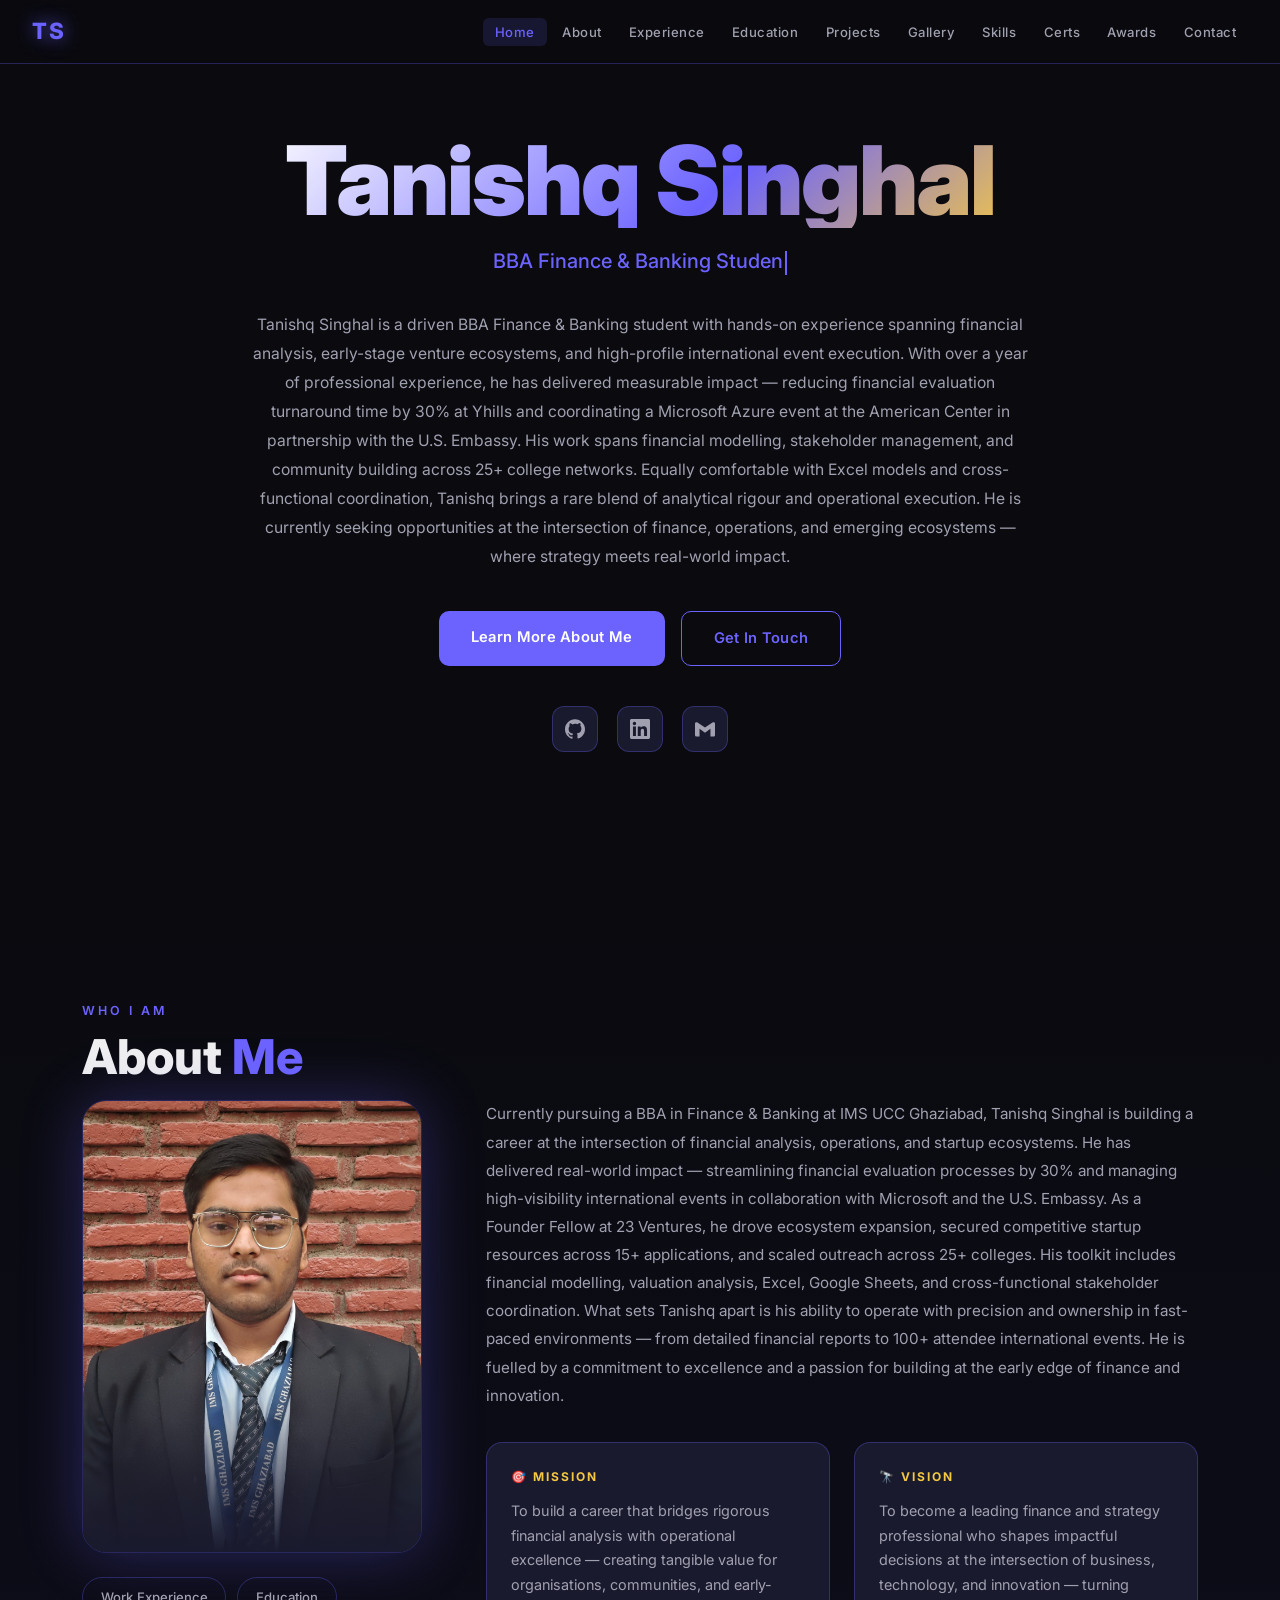
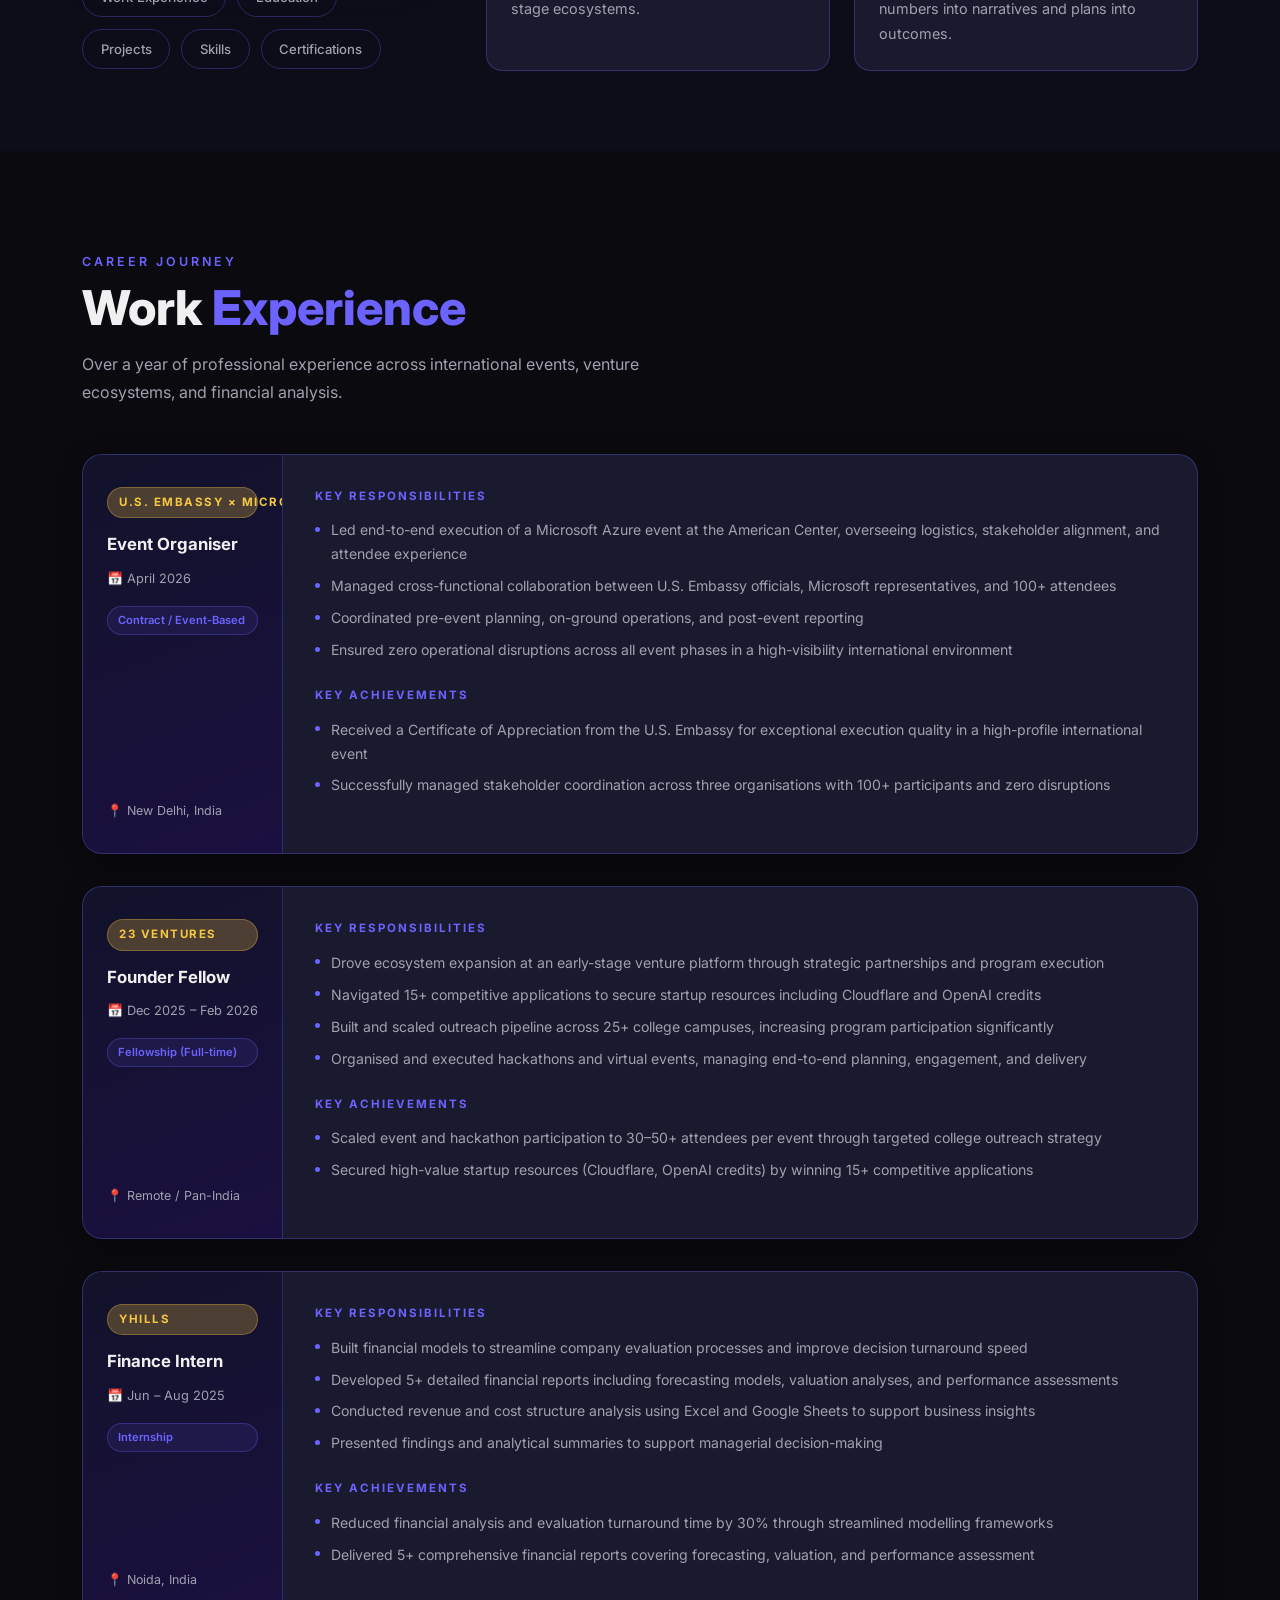
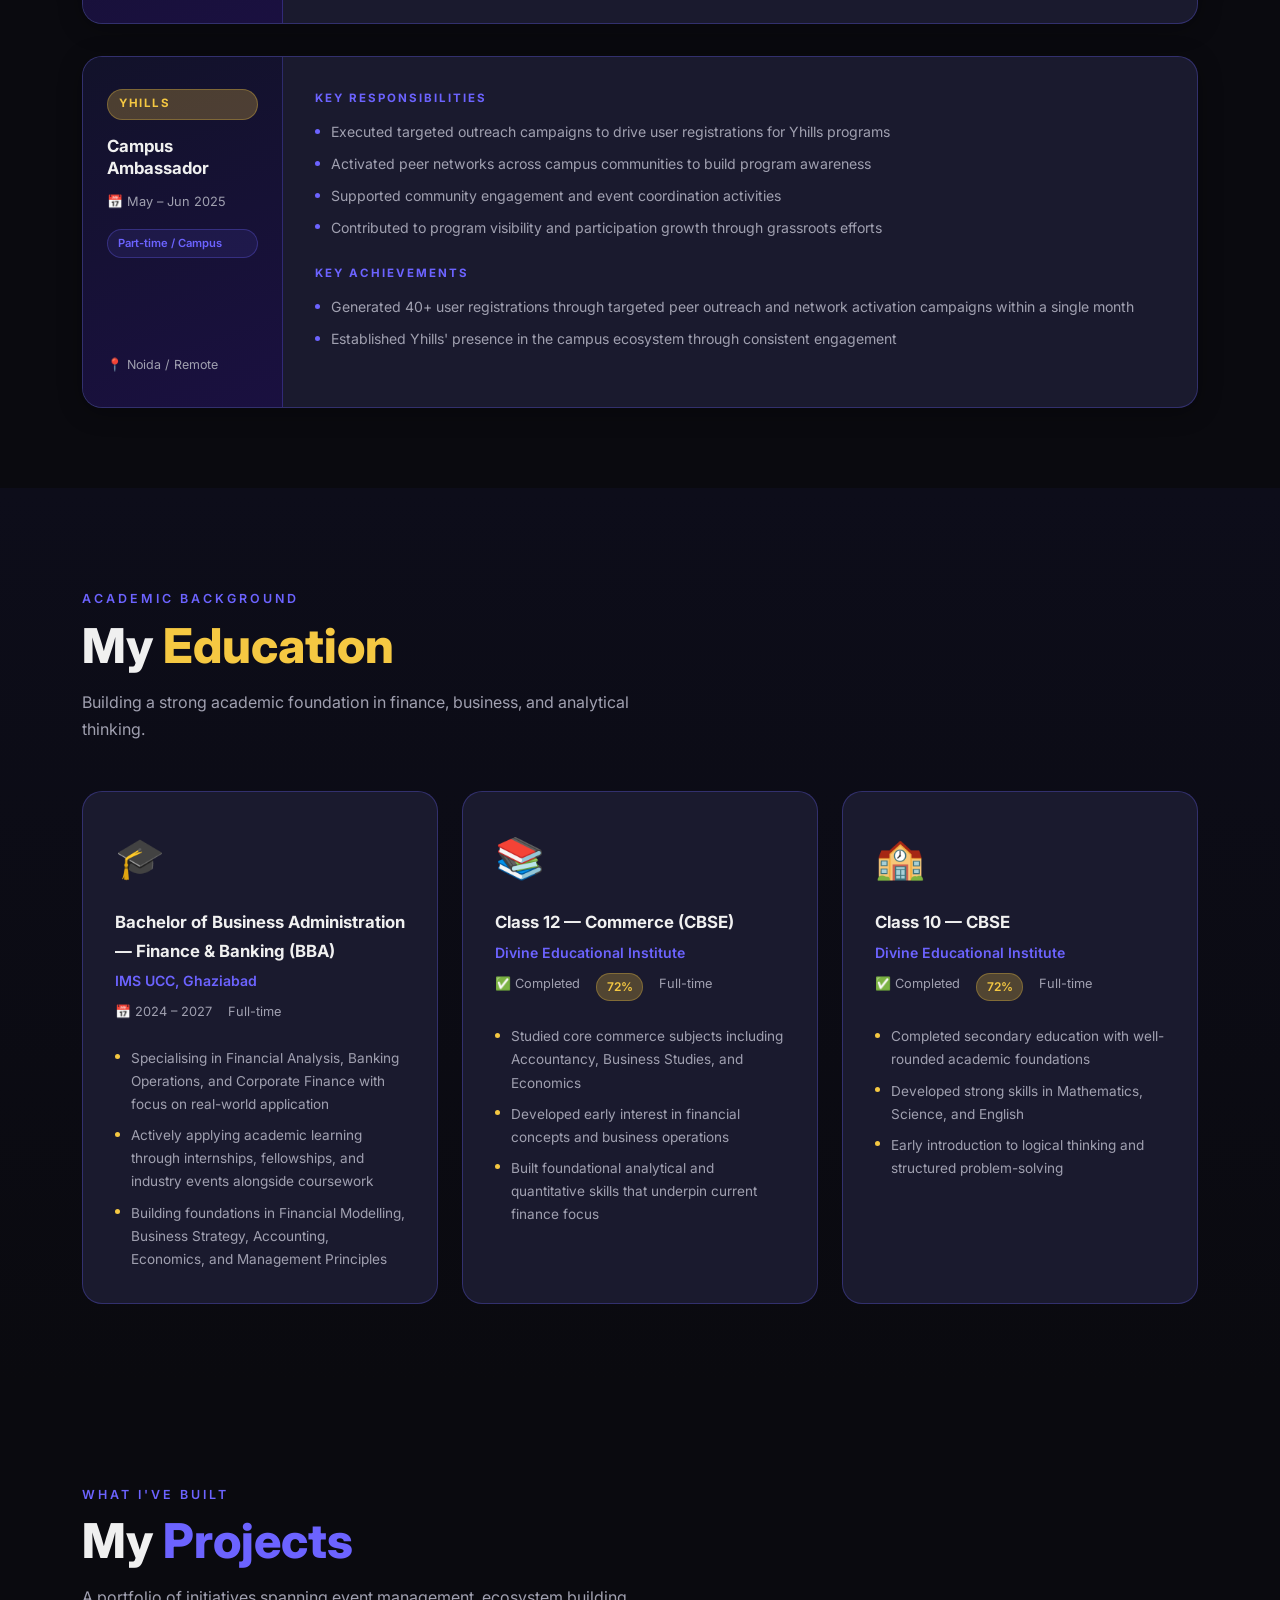
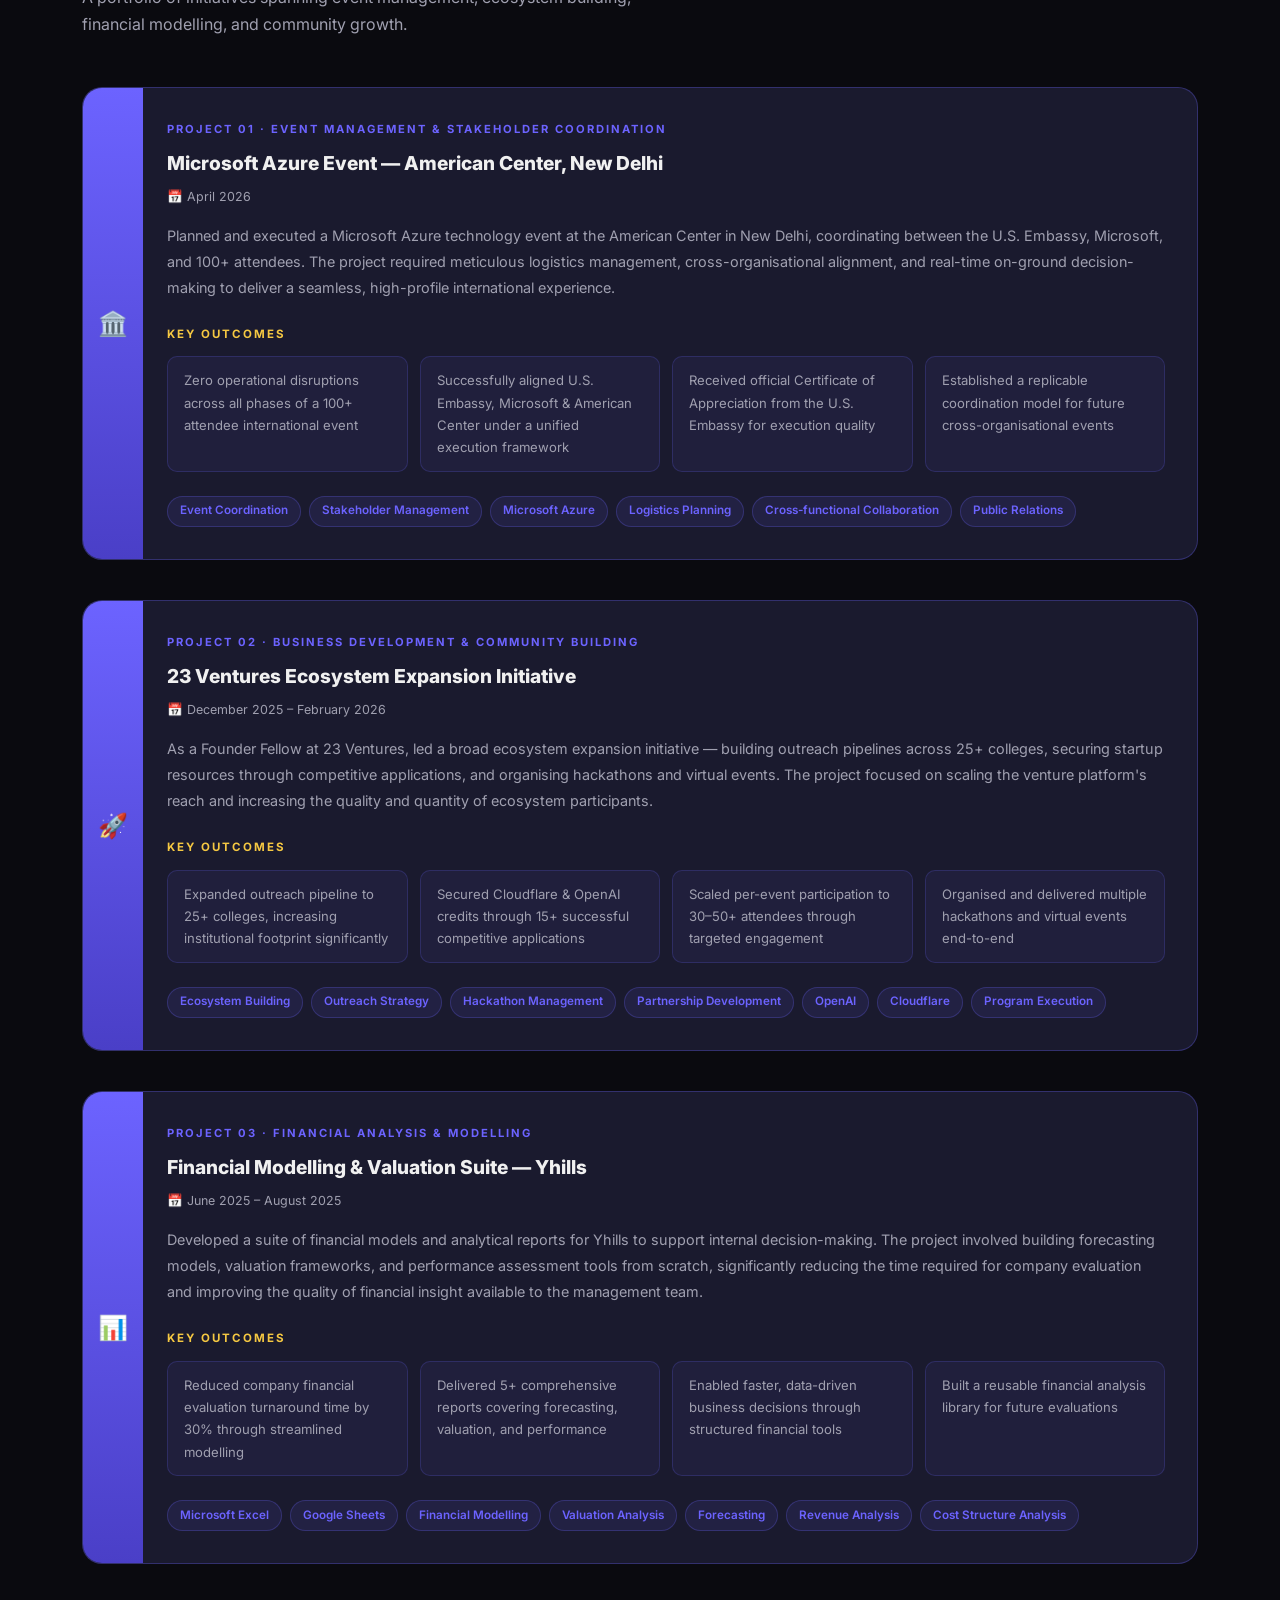
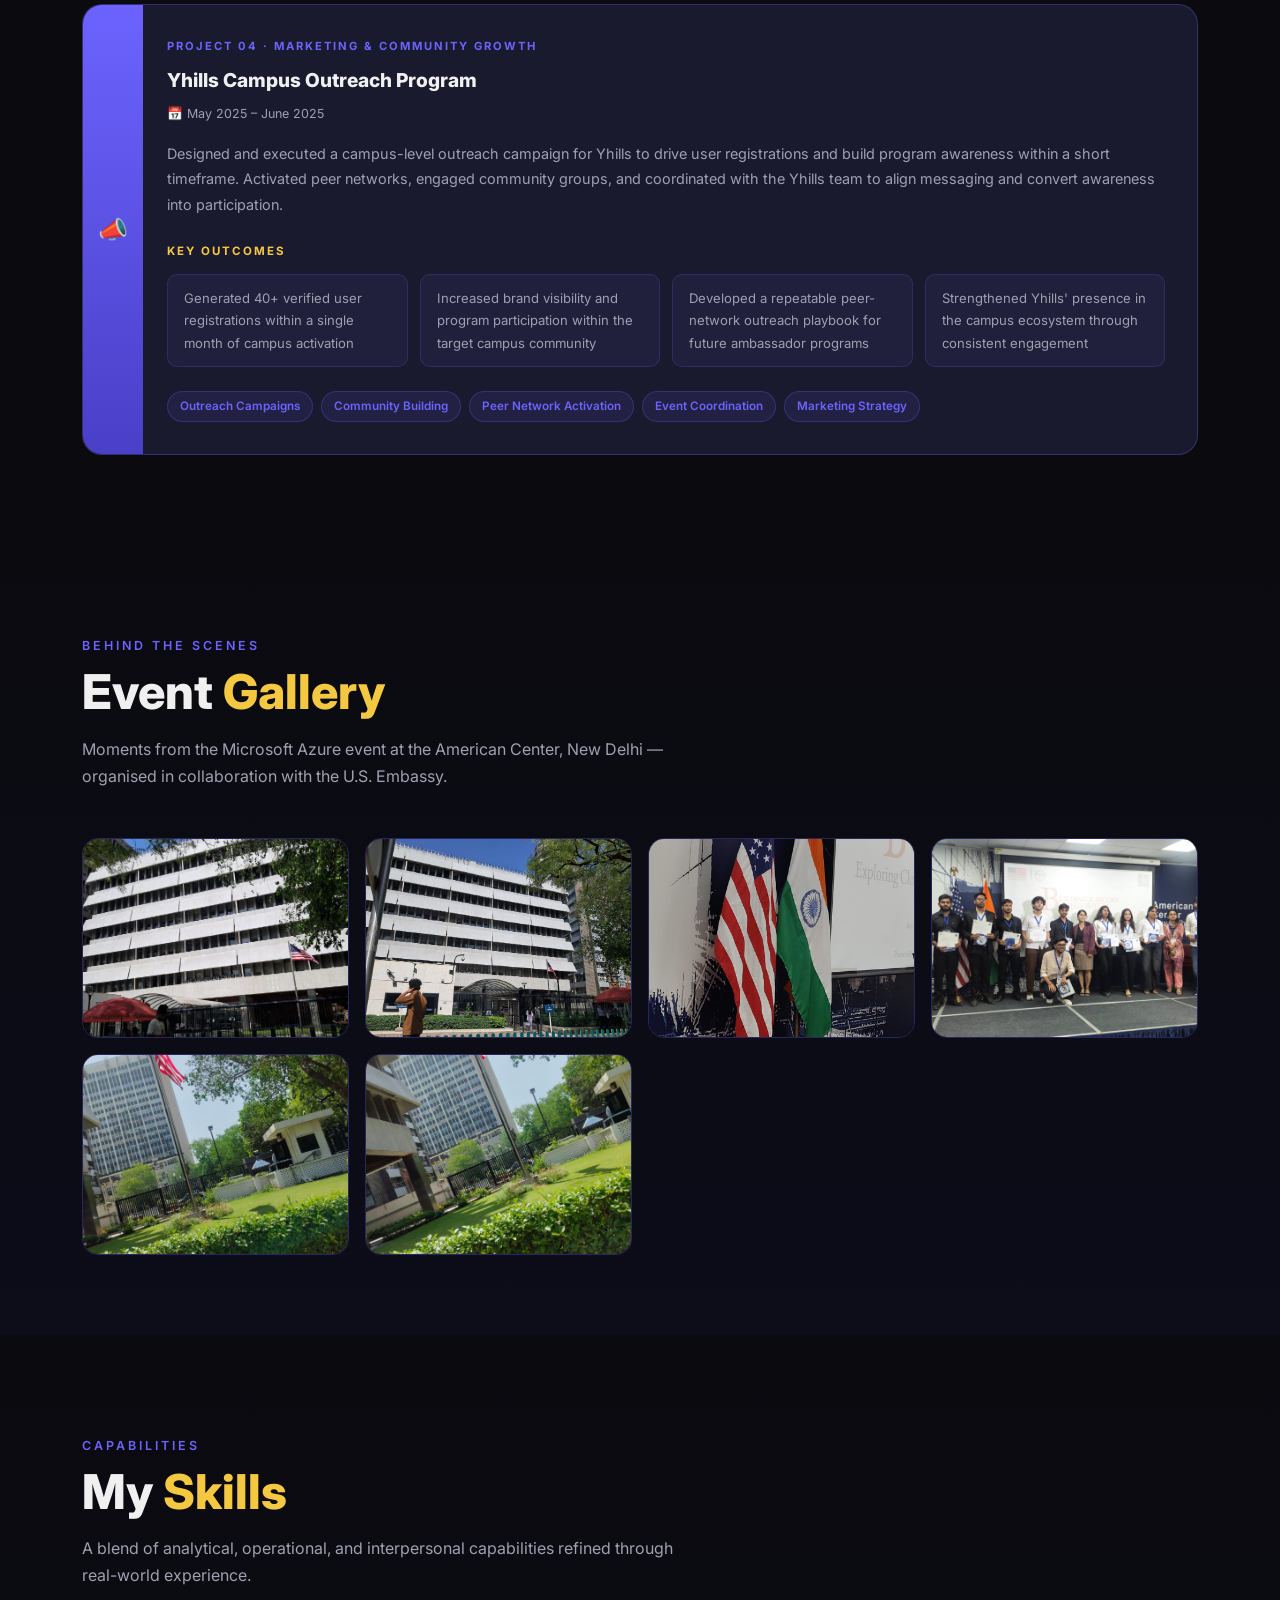
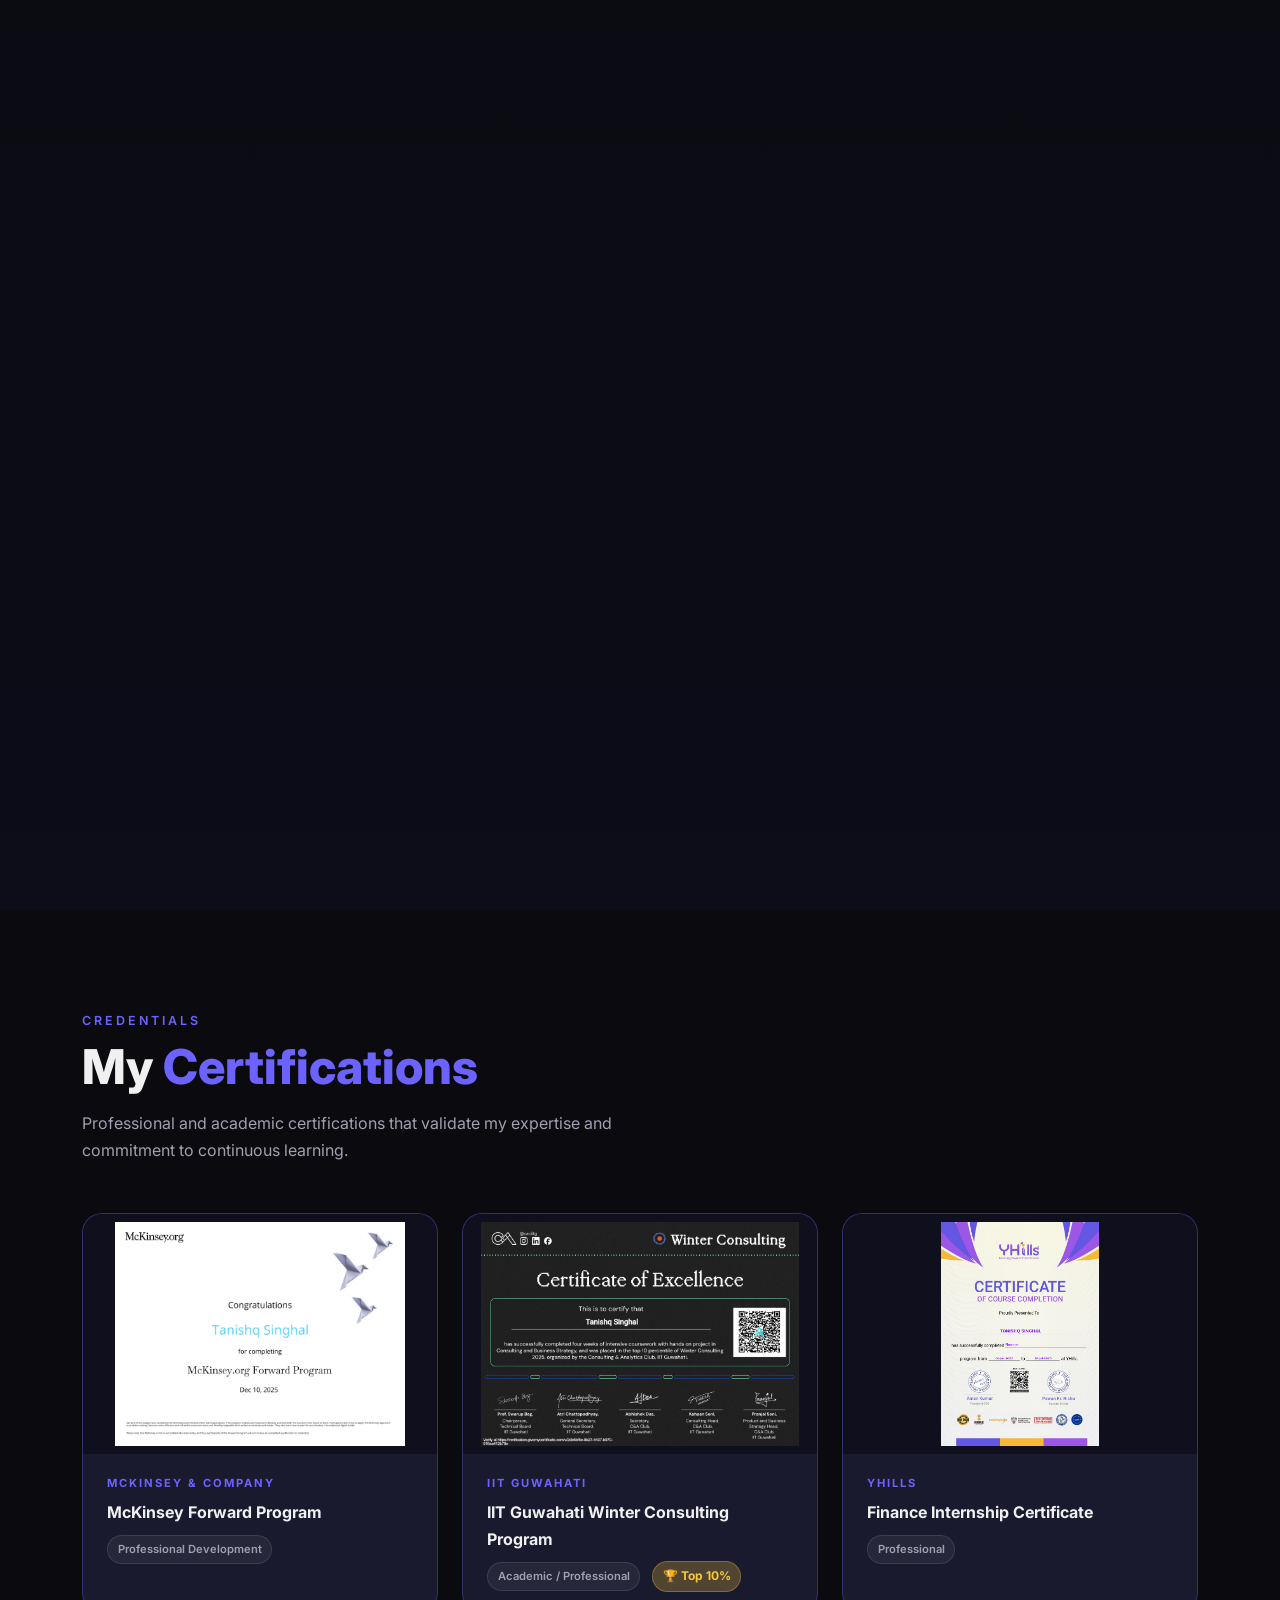
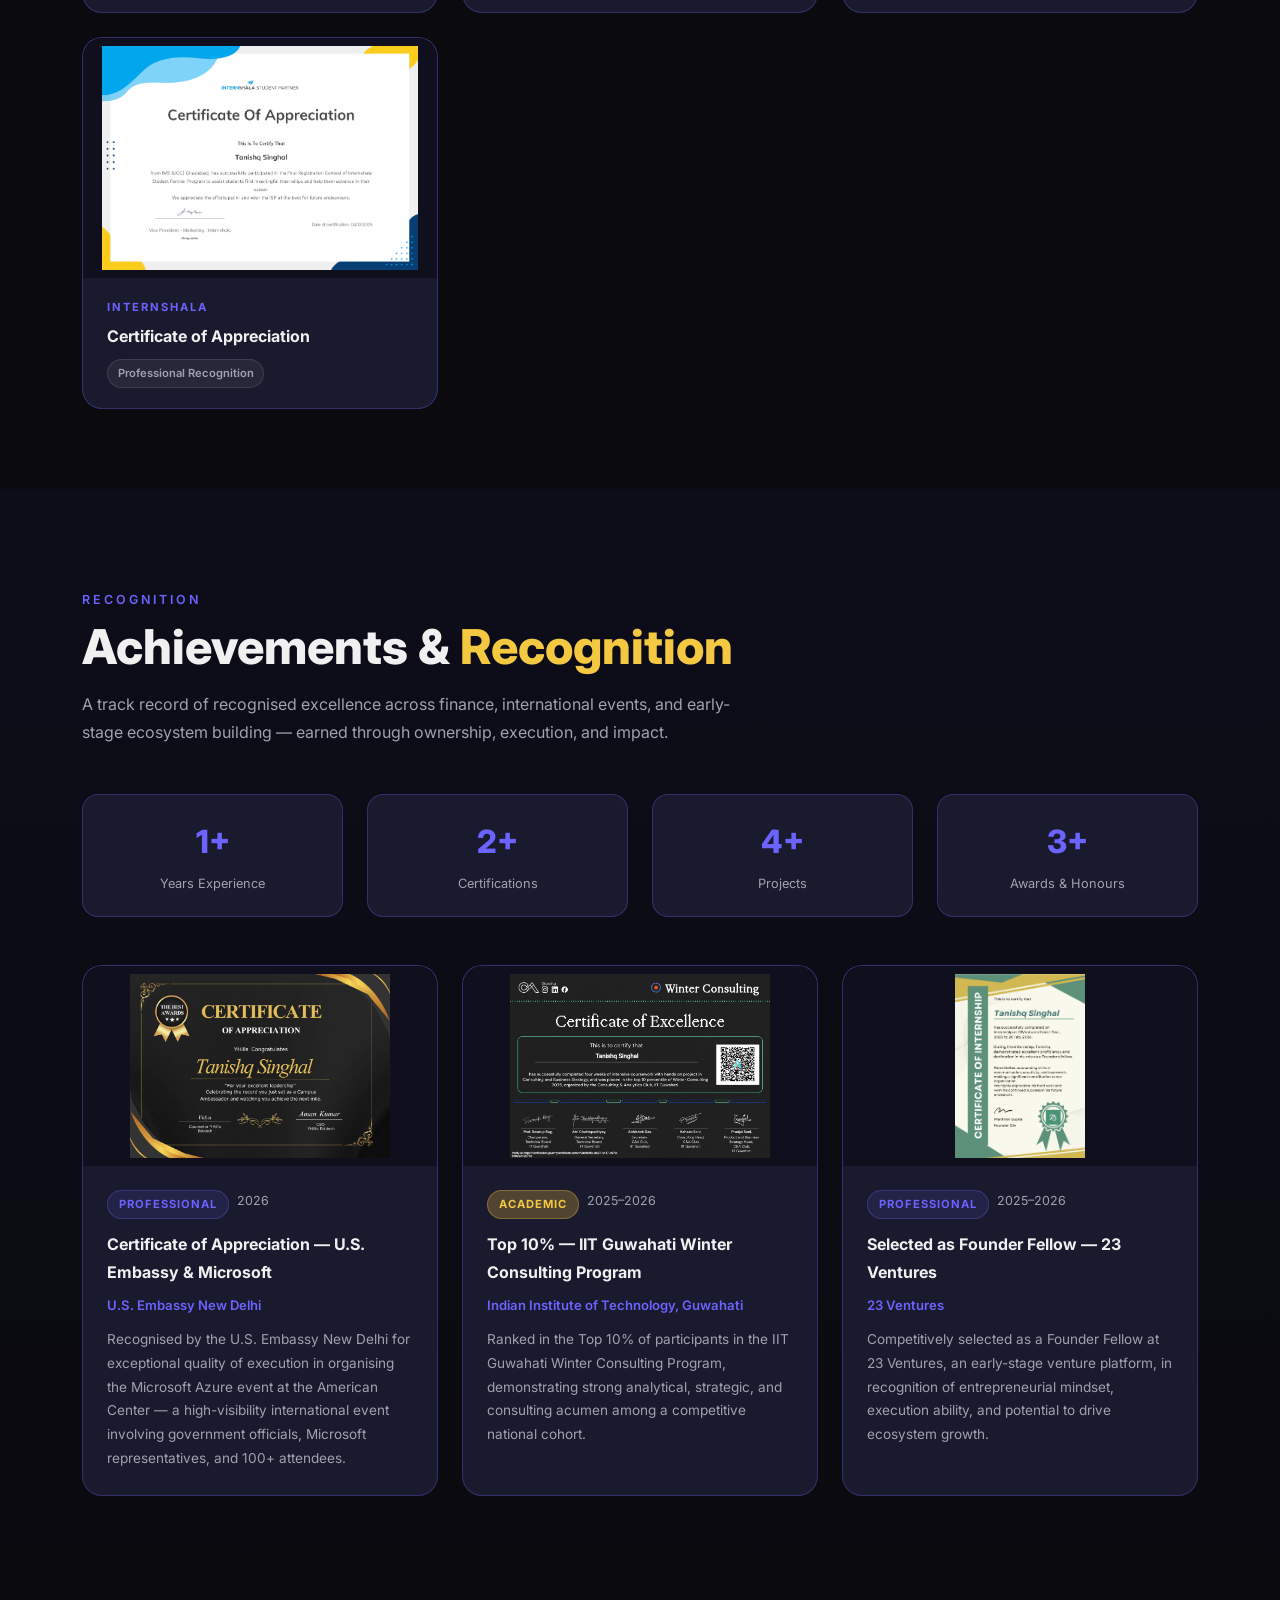
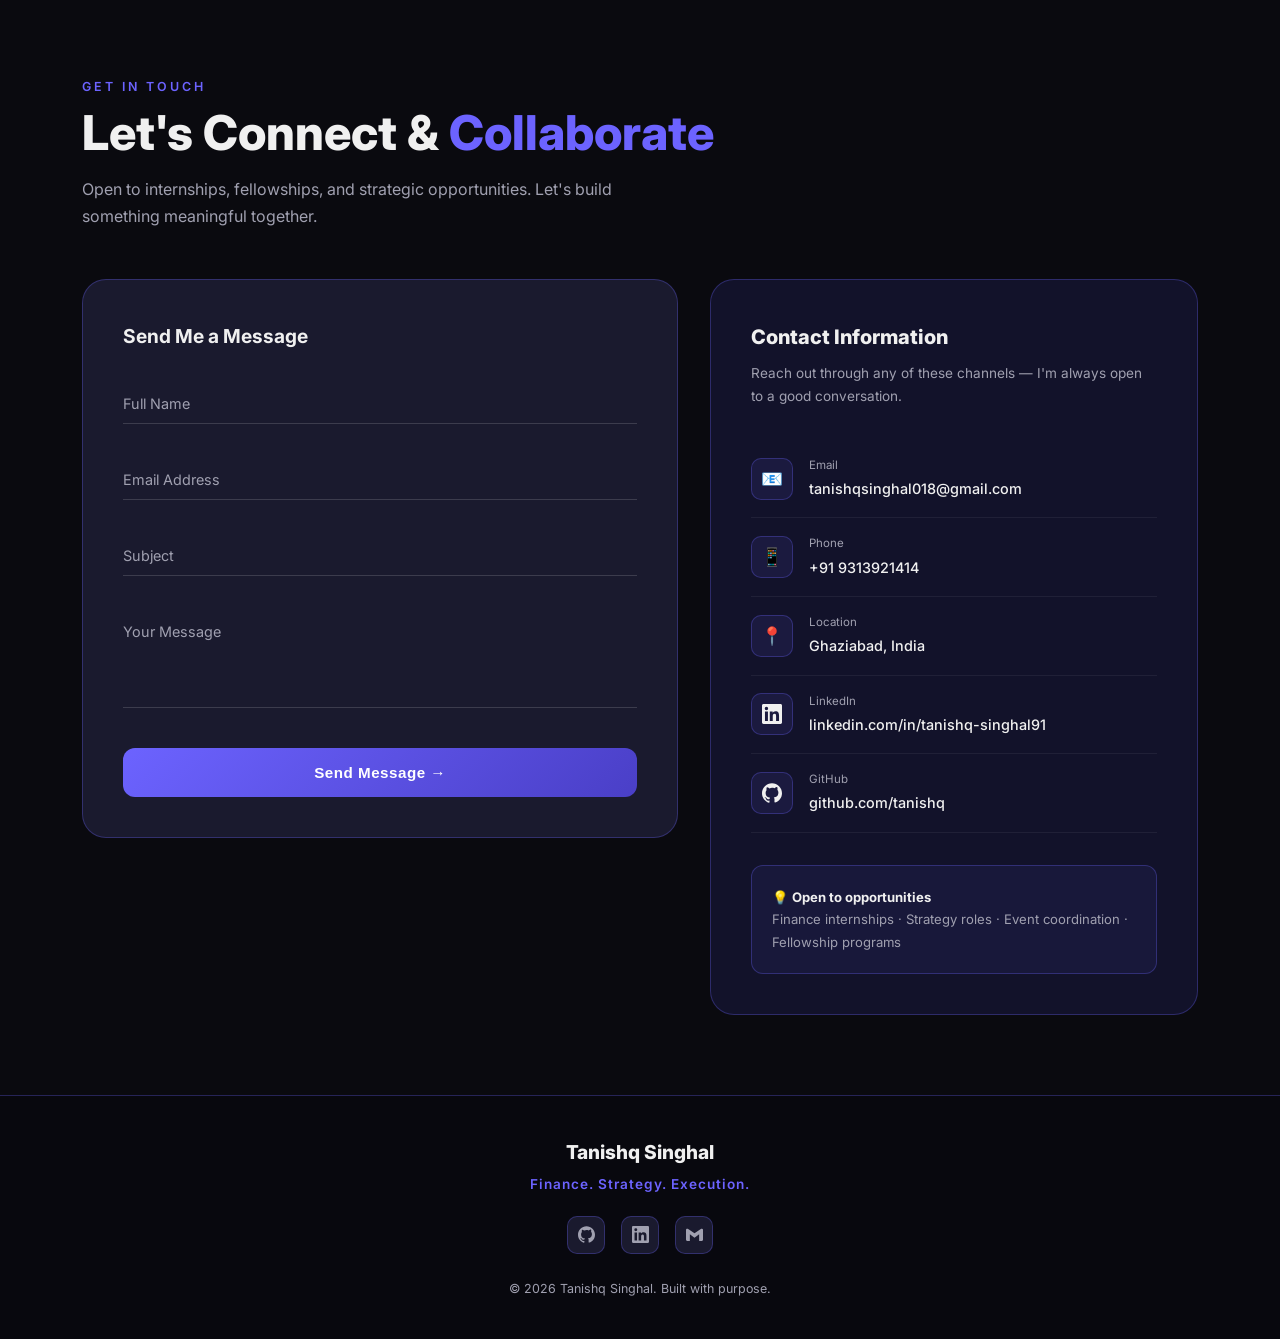
==== commit a58cddc9: "Remove gallery item for April 2026 event Removed a gallery item for a high-profile international eve" ====
--- a/index.html
+++ b/index.html
@@ -1716,10 +1716,7 @@
         <div class="gallery-overlay"><span class="gallery-overlay-text">Event Operations &amp; Execution</span></div>
       </div>
 
-      <div class="gallery-item" data-src="american event (7).jpeg" data-caption="High-Profile International Event — April 2026">
-        <img src="american event (7).jpeg" alt="American Center Event Photo 7" loading="lazy" />
-        <div class="gallery-overlay"><span class="gallery-overlay-text">High-Profile International Setting</span></div>
-      </div>
+     
 
     </div>
   </div>
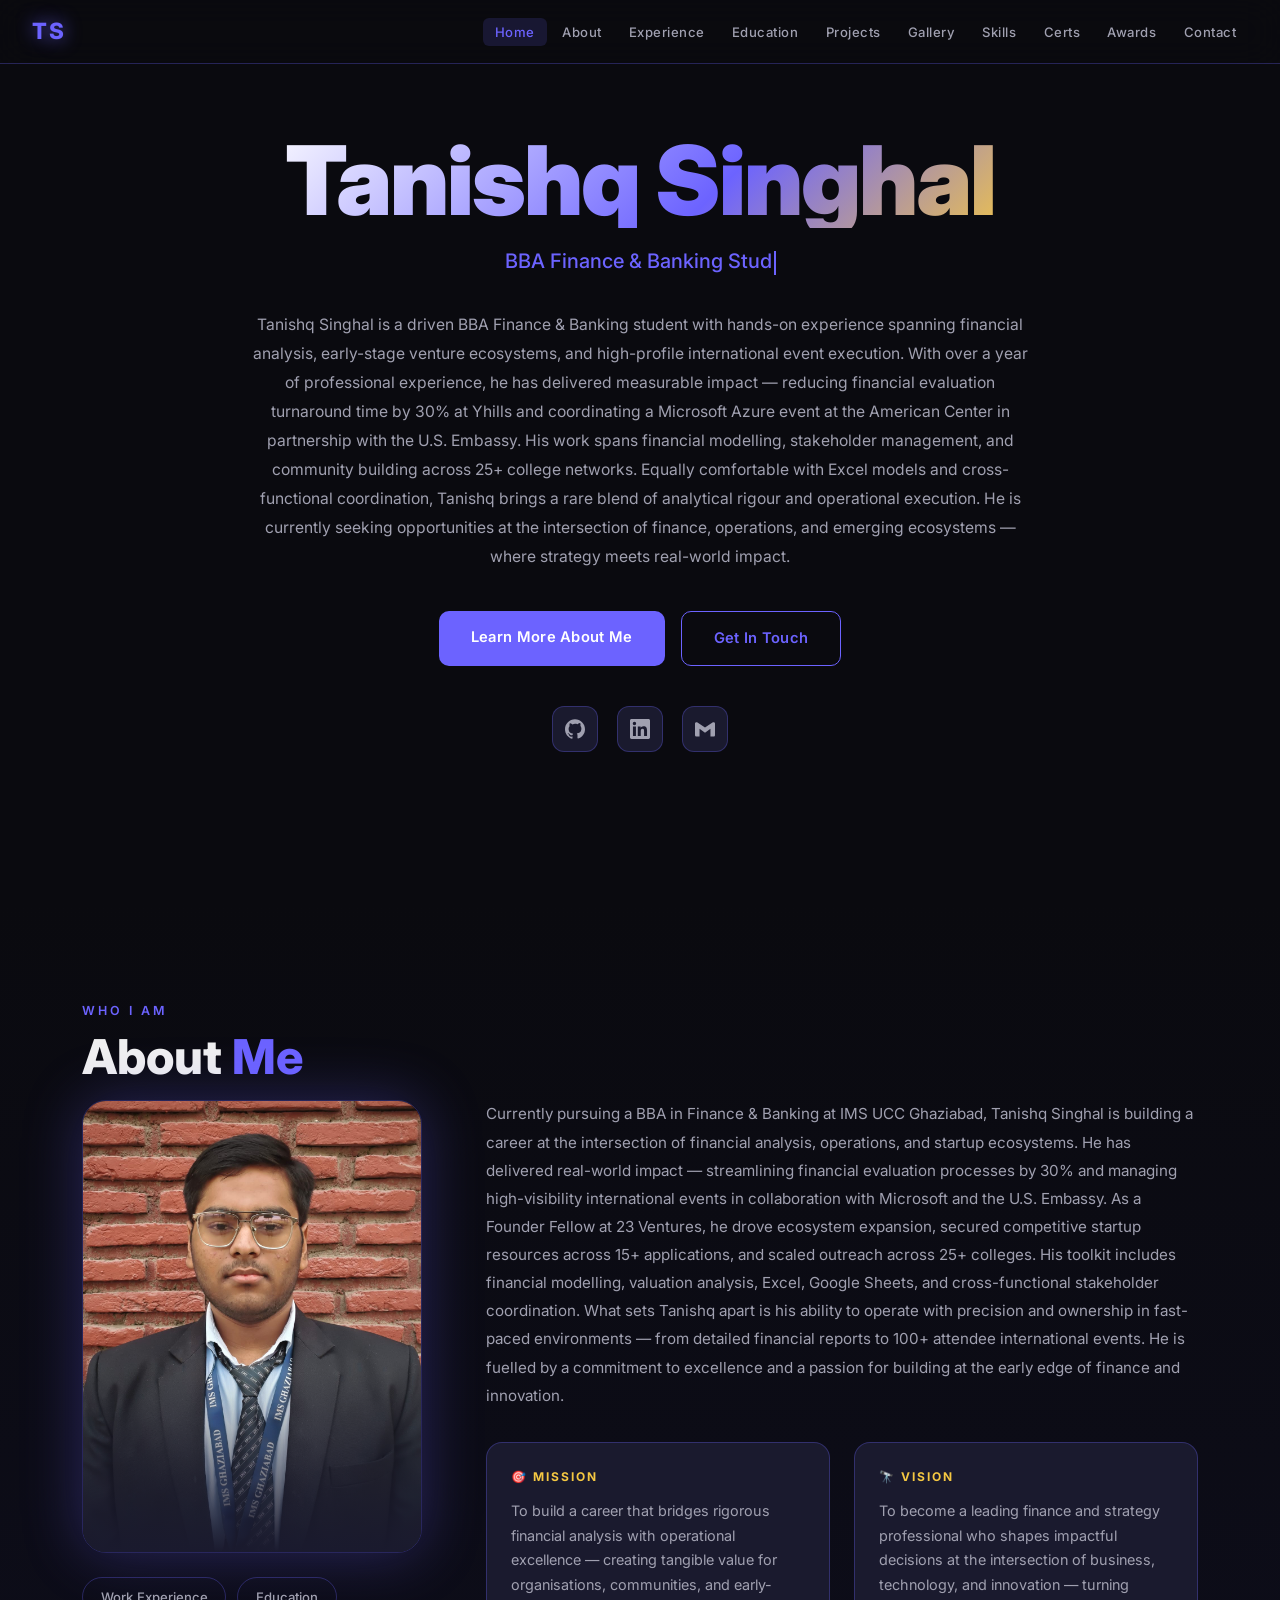
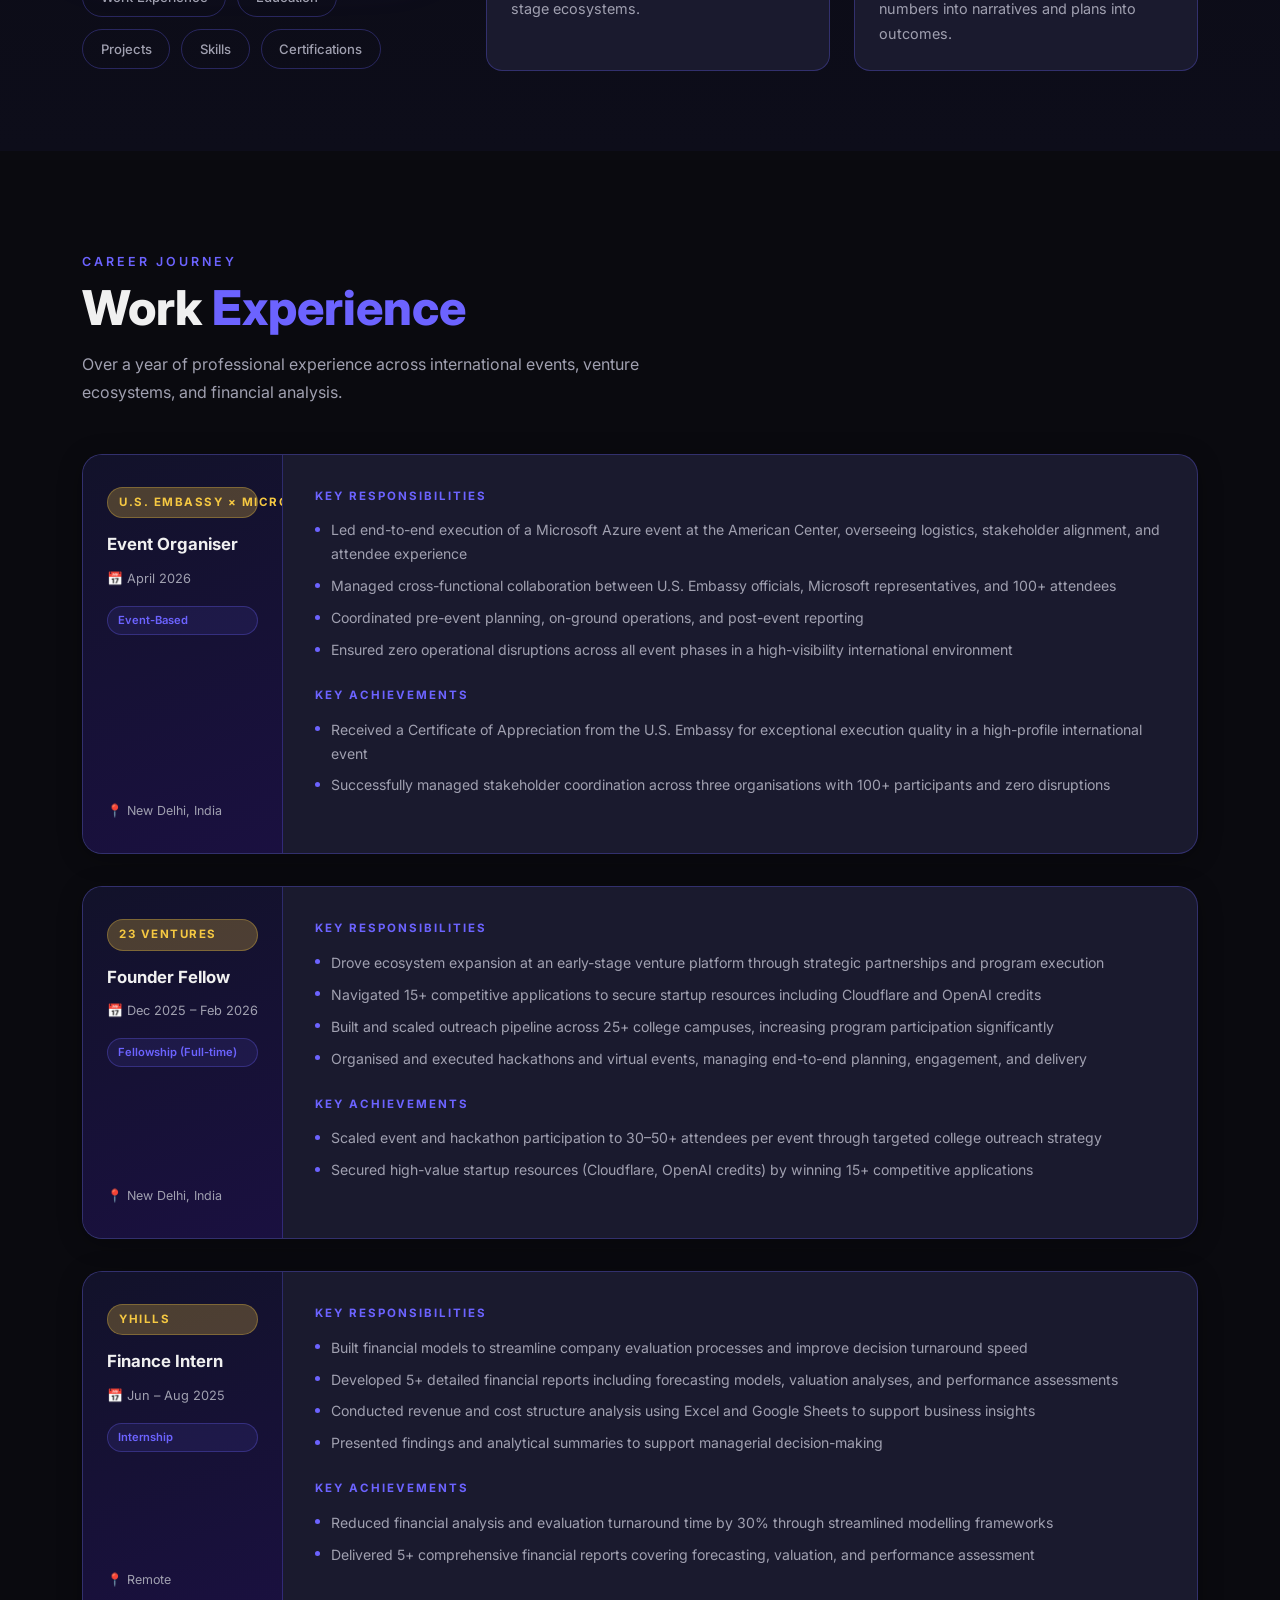
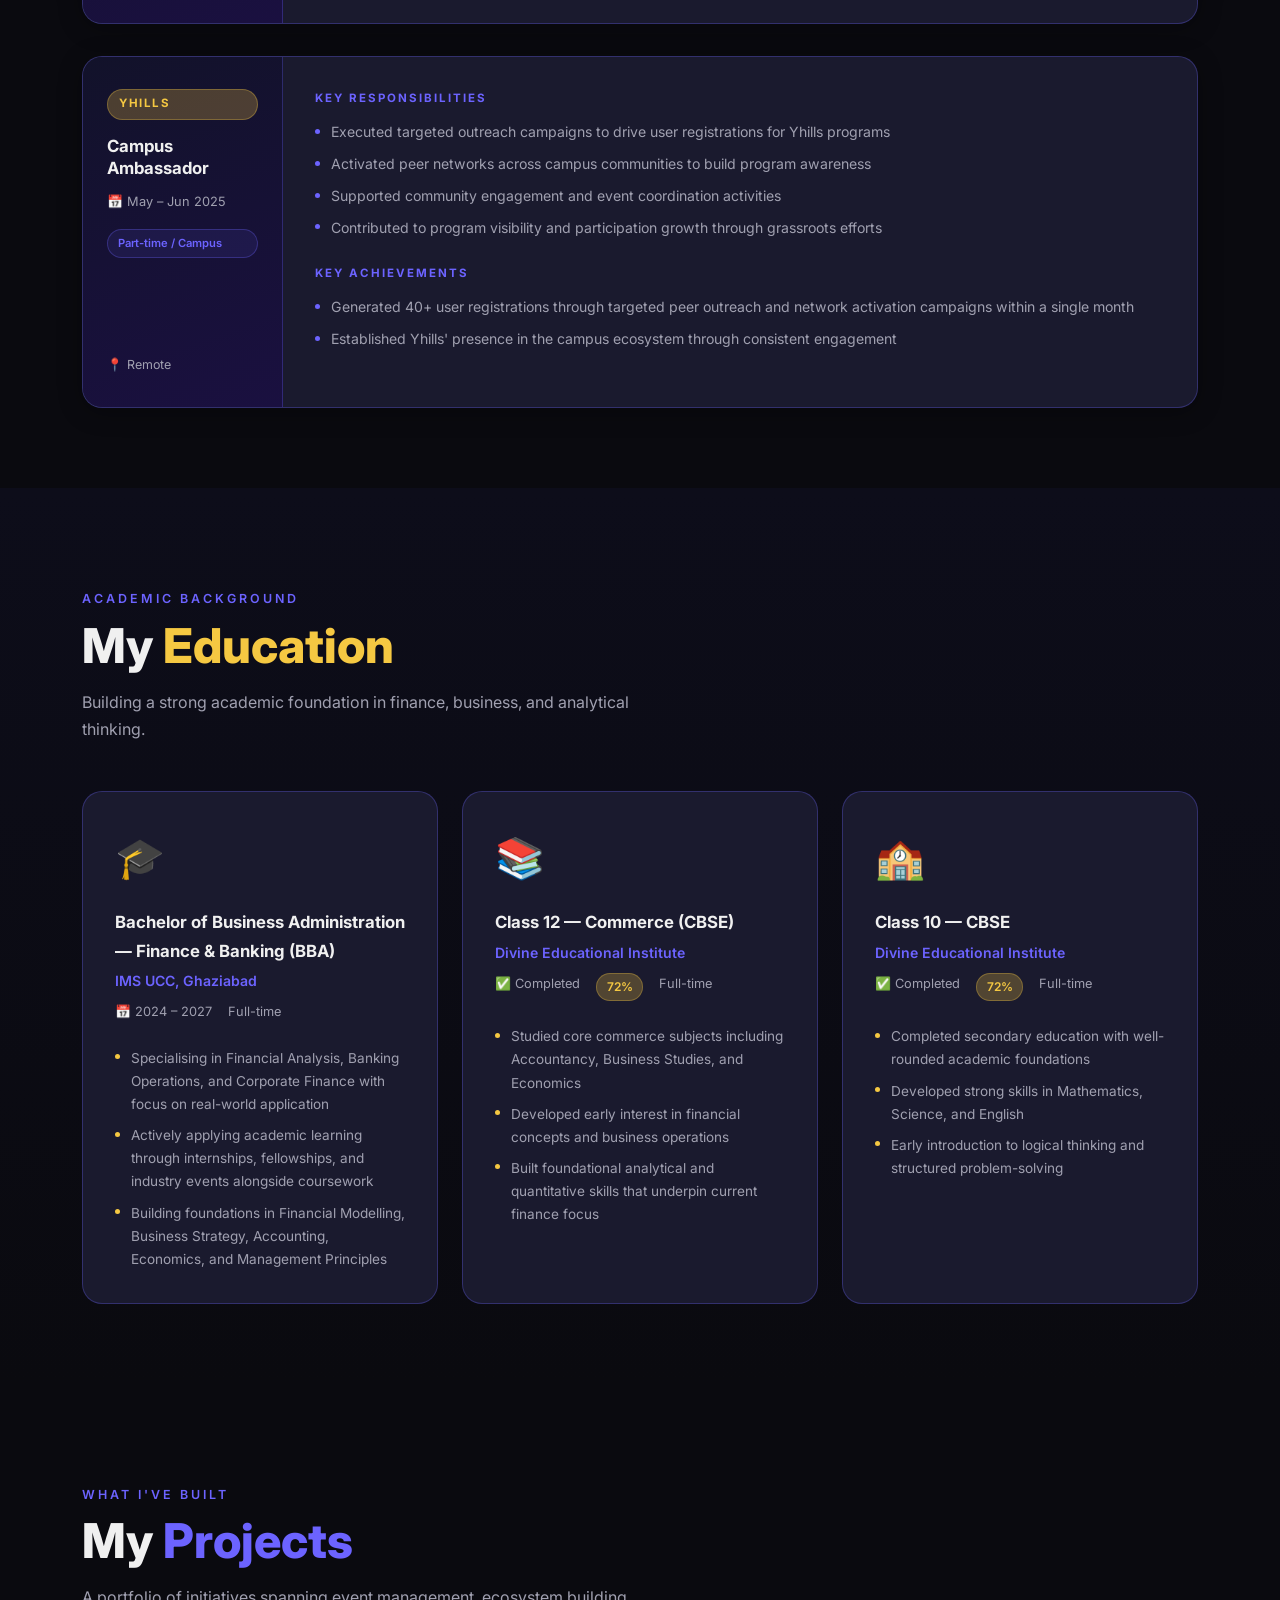
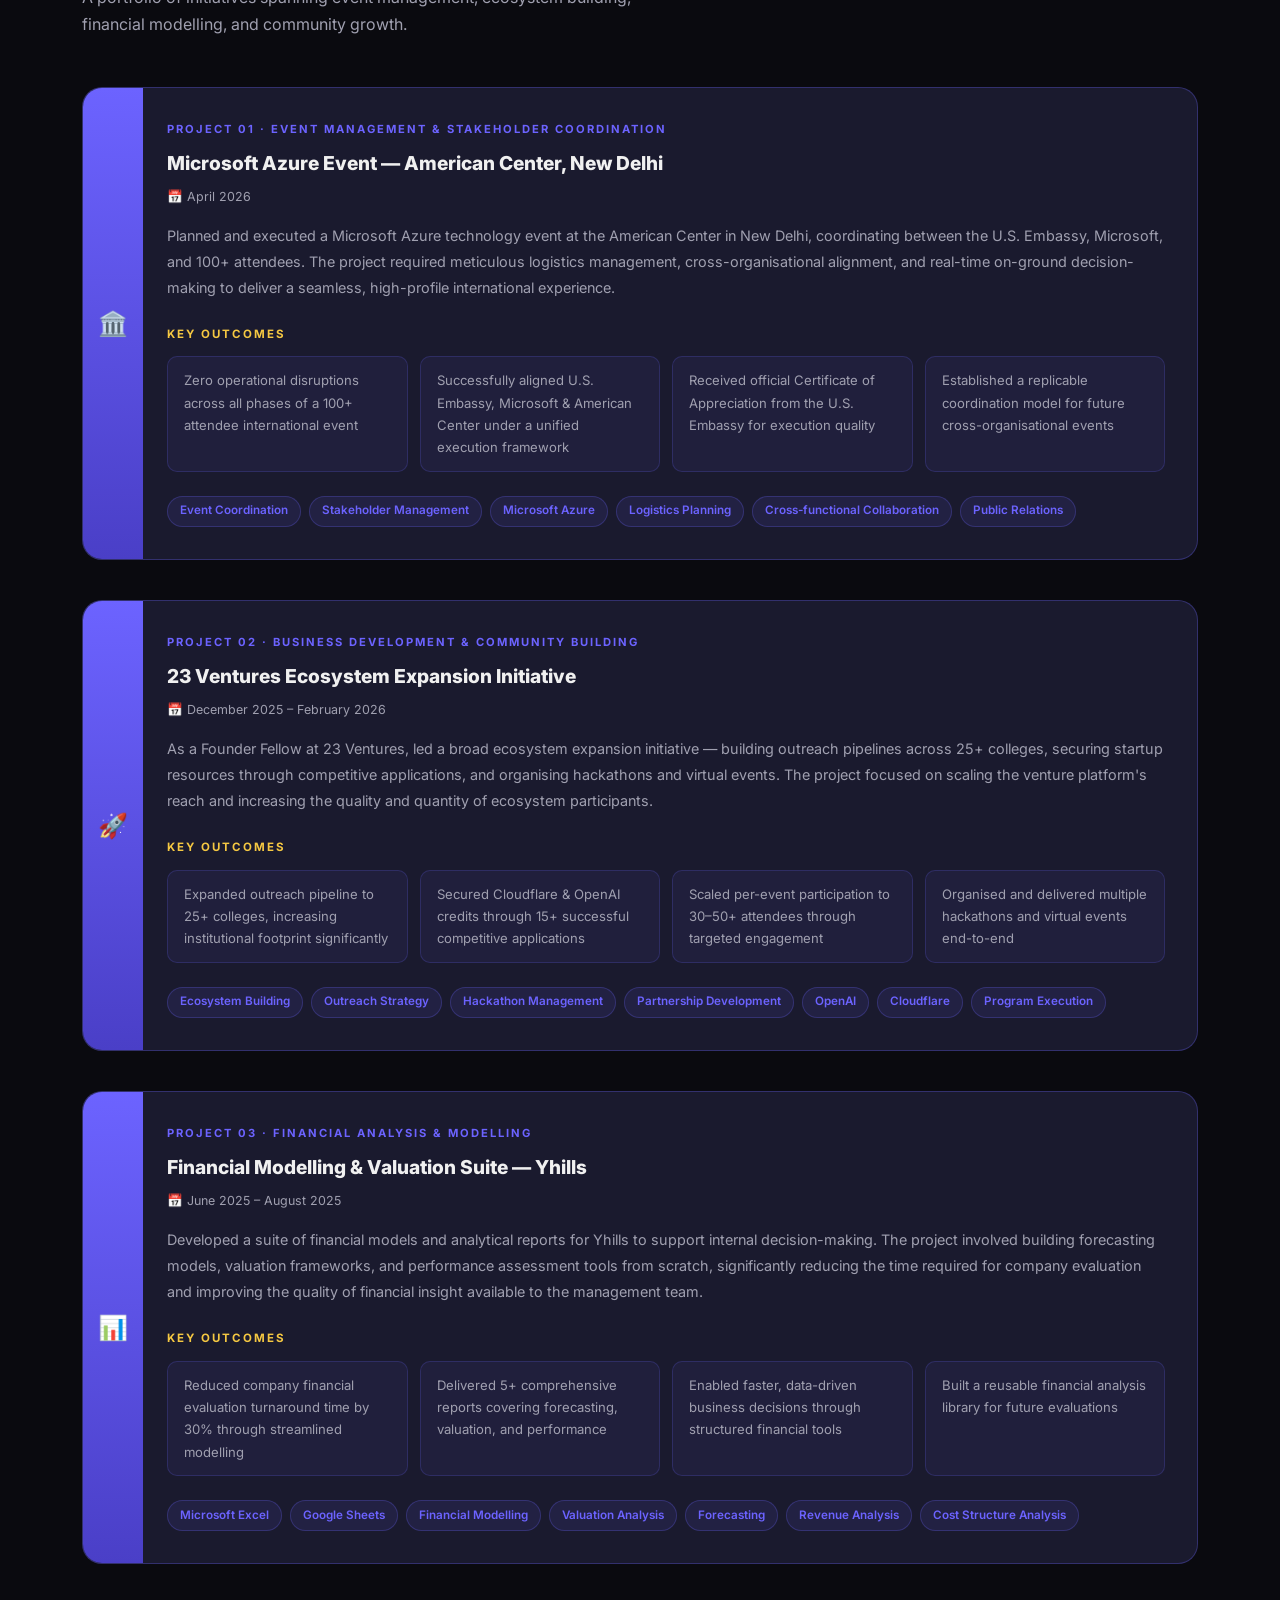
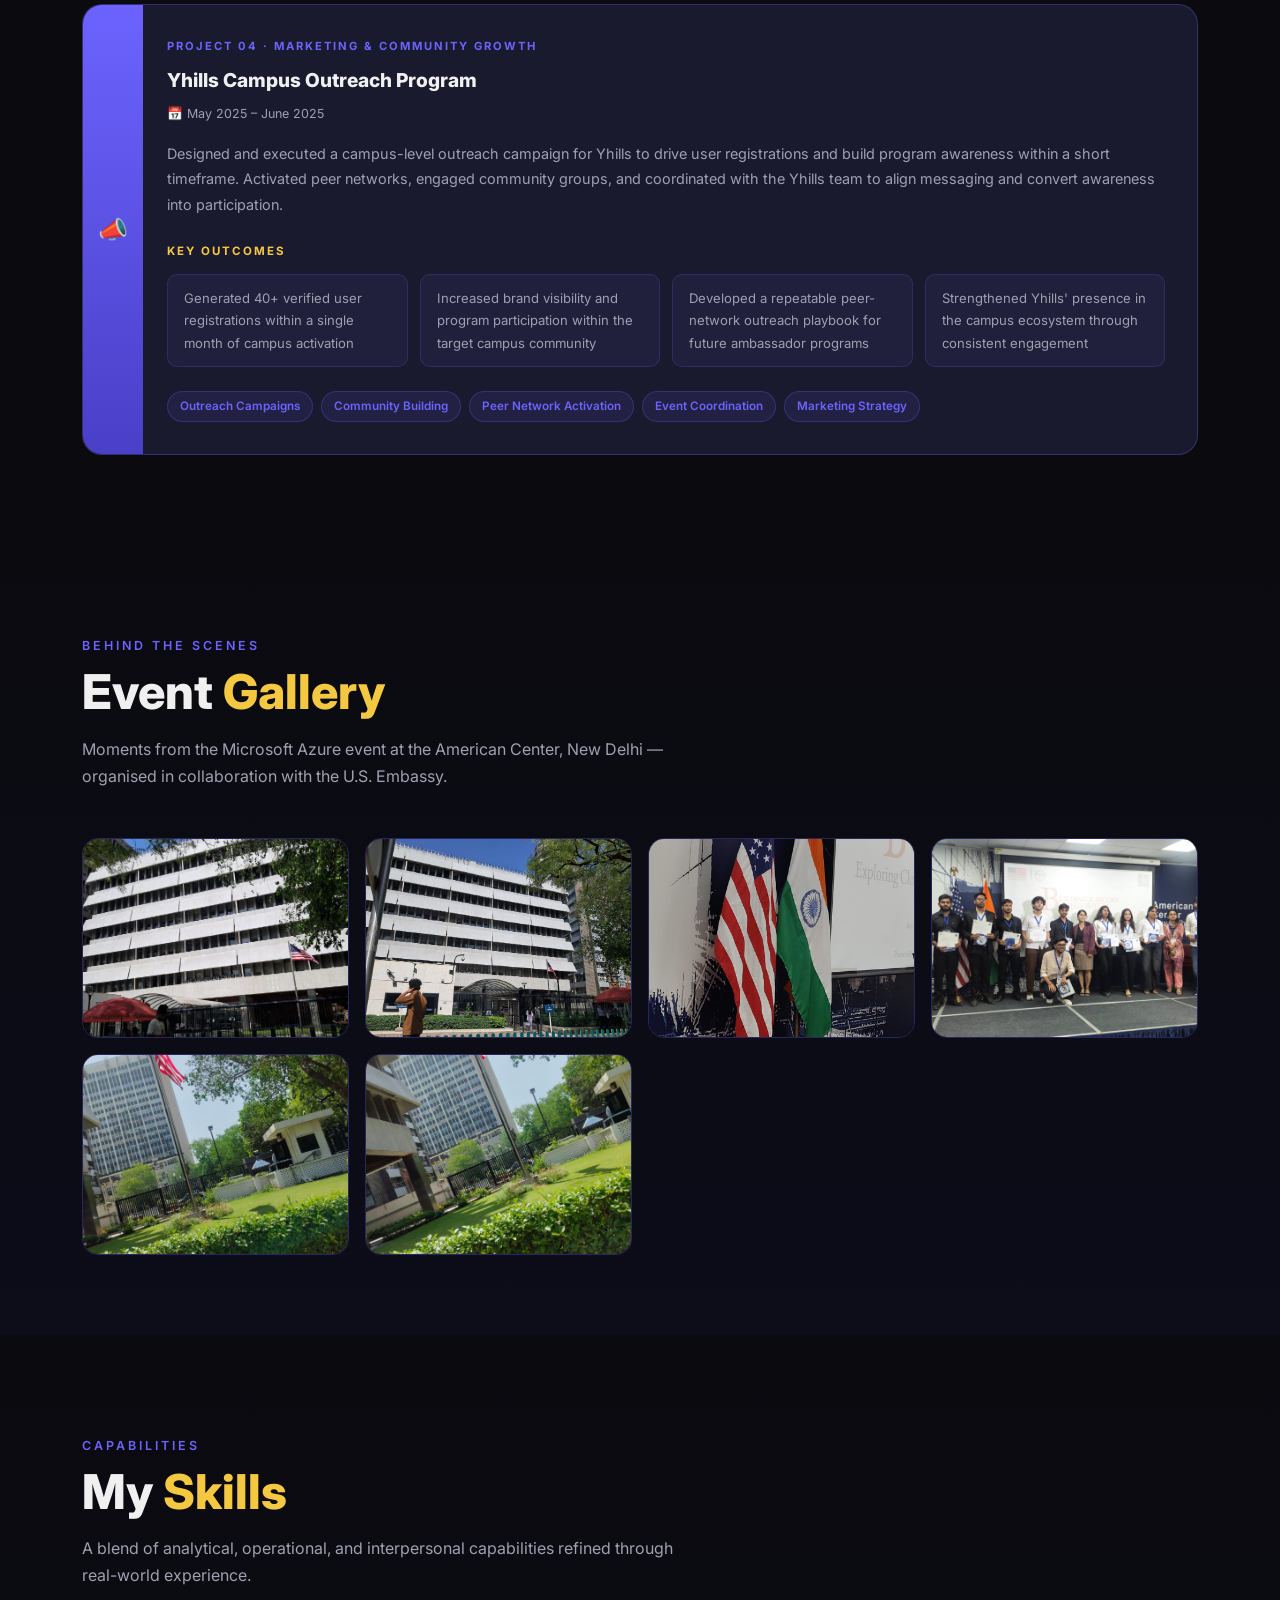
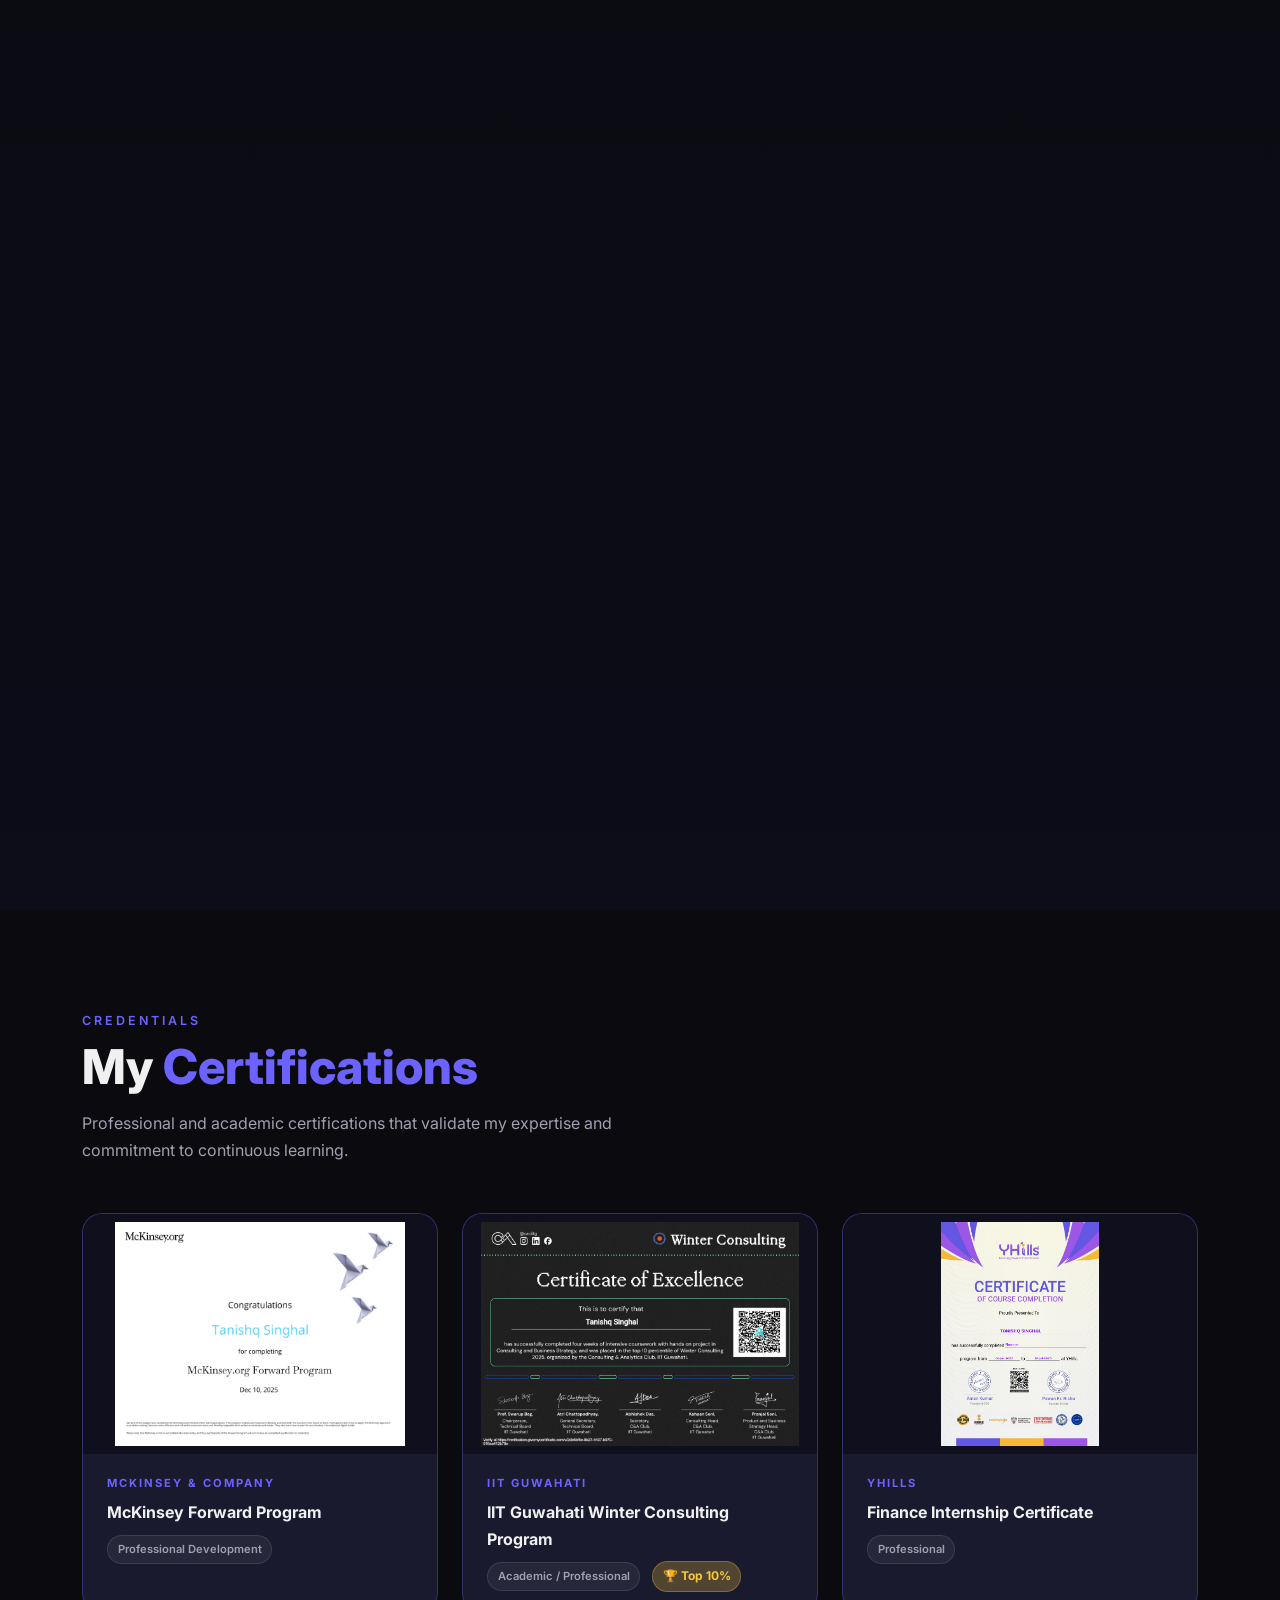
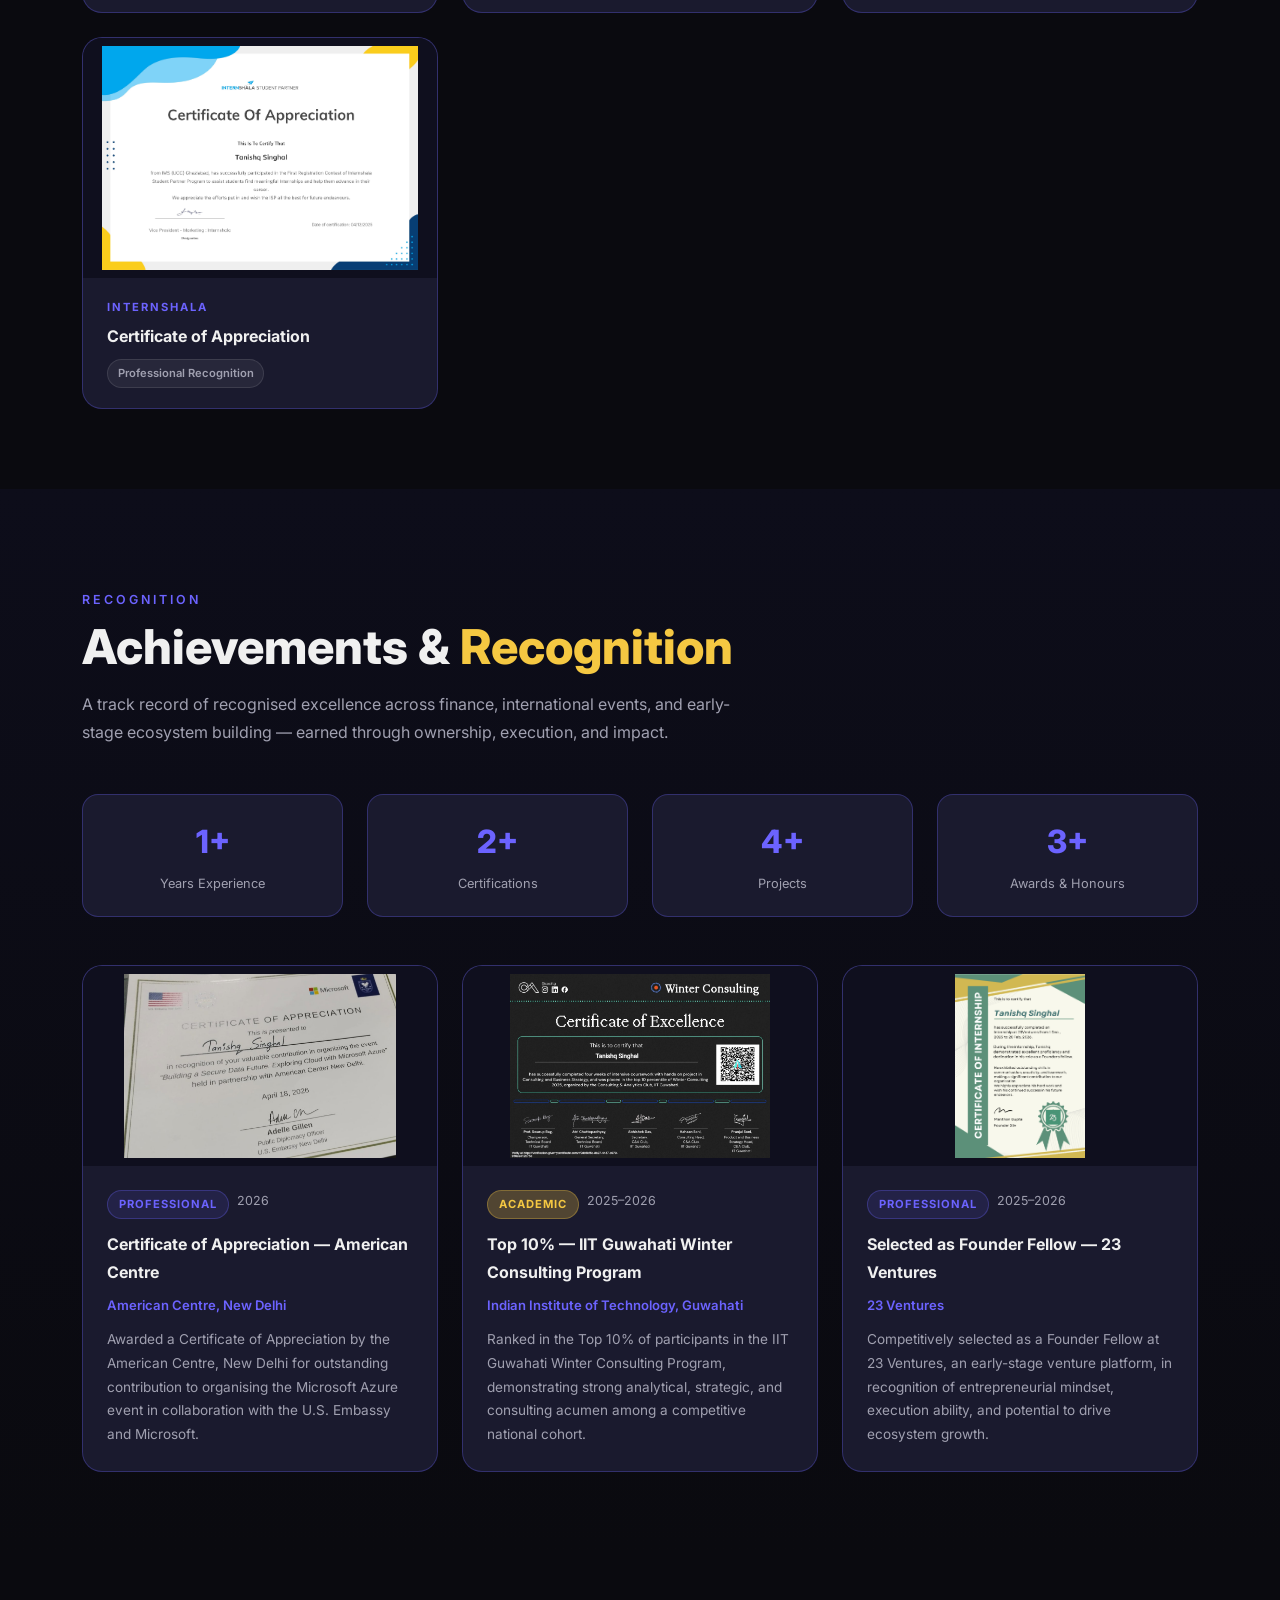
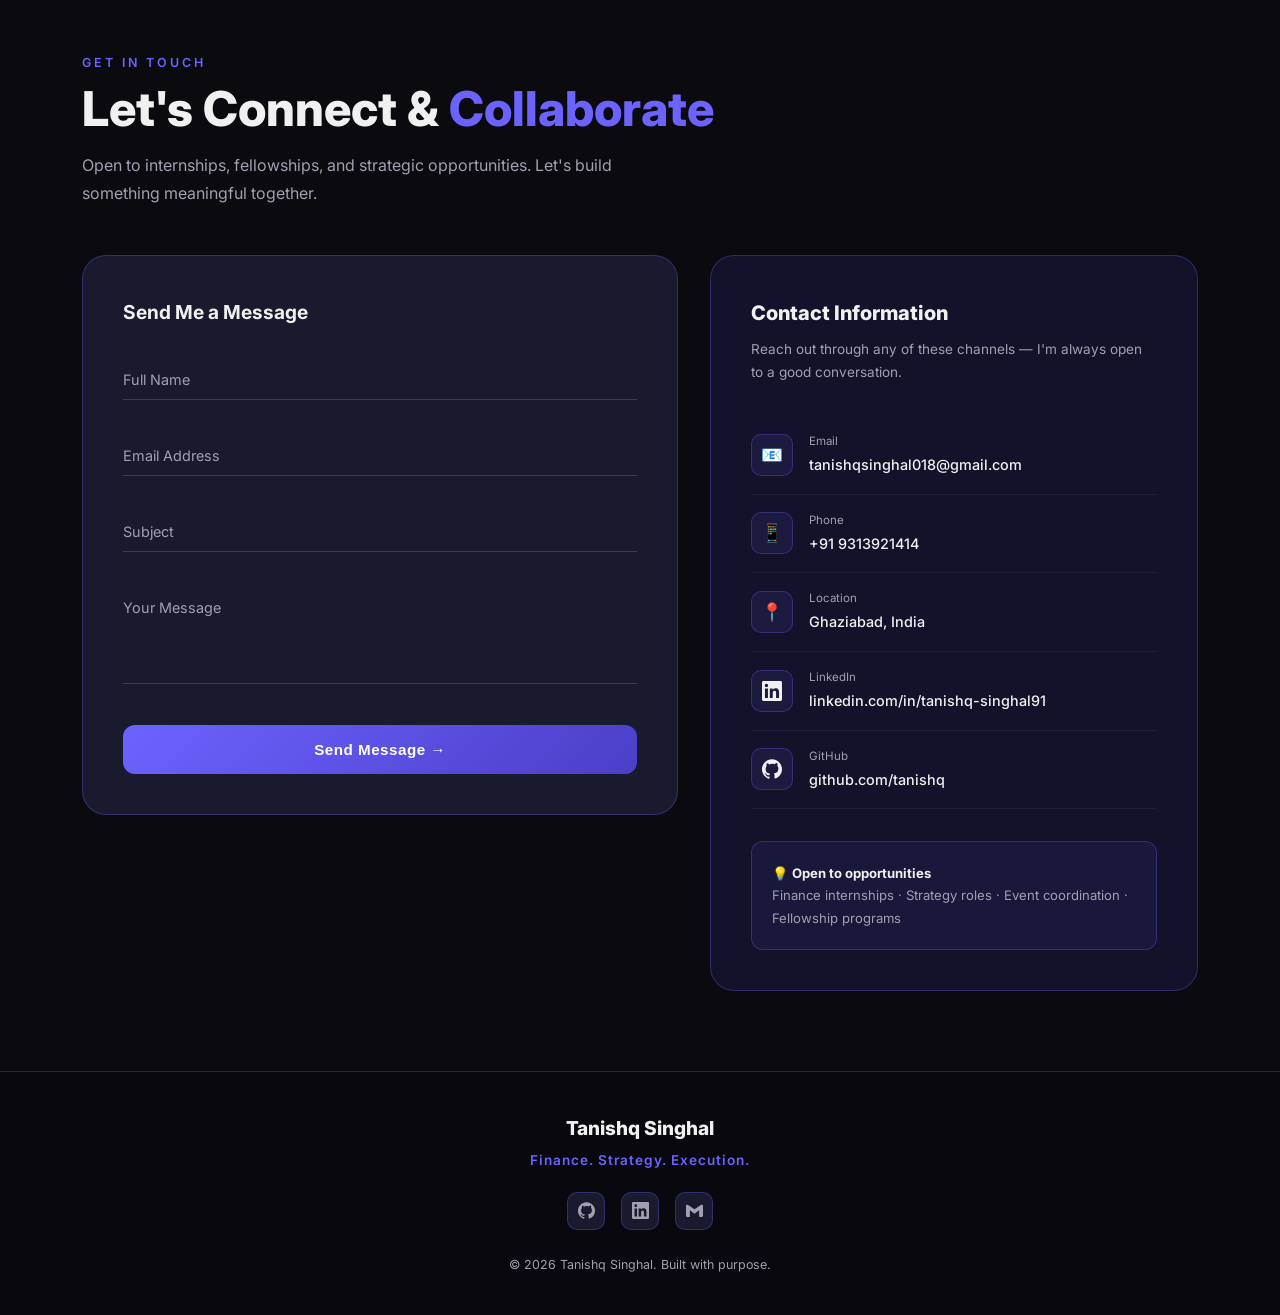
==== commit 21f20504: "Update responsive styles and experience details" ====
--- a/index.html
+++ b/index.html
@@ -1245,6 +1245,7 @@
     .mobile-nav-menu a:hover { background: var(--glow); color: var(--indigo); }
 
     /* ─── RESPONSIVE ─────────────────────────────────────────────────── */
+    /* ─── RESPONSIVE / MOBILE ──────────────────────────────────────────── */
     @media (max-width: 900px) {
       .about-grid { grid-template-columns: 1fr; }
       .about-photo-wrap { max-width: 300px; margin: 0 auto 2rem; }
@@ -1254,13 +1255,52 @@
       .contact-grid { grid-template-columns: 1fr; }
       .nav-links { display: none; }
       .nav-hamburger { display: flex; }
-    }
-    @media (max-width: 600px) {
+      .project-card { grid-template-columns: 1fr; }
+      .project-left-bar { writing-mode: horizontal-tb; height: 50px; width: 100%; transform: translateY(-100%); transition: transform 0.6s cubic-bezier(0.4,0,0.2,1) 0.1s; }
+      .project-card.visible .project-left-bar { transform: translateY(0); }
+    }
+    @media (max-width: 768px) {
       section { padding: 80px 0 60px; }
+      .container { padding: 0 1.25rem; }
+      .section-title { font-size: 1.8rem; }
+      .hero-name { font-size: clamp(2.2rem, 10vw, 4rem); letter-spacing: -1px; }
+      .hero-intro { font-size: 0.9rem; }
+      .hero-cta { gap: 0.75rem; }
+      .btn-primary, .btn-outline { padding: 0.75rem 1.5rem; font-size: 0.88rem; }
       .skills-grid { grid-template-columns: 1fr; }
       .stats-row { gap: 0.75rem; }
-      .stat-box { padding: 1rem; }
-    }
+      .stat-box { padding: 1rem 0.75rem; min-width: 100px; }
+      .stat-number { font-size: 1.6rem; }
+      .ach-grid { grid-template-columns: 1fr; }
+      .cert-grid { grid-template-columns: 1fr; }
+      .edu-grid { grid-template-columns: 1fr; }
+      .gallery-strip { grid-template-columns: repeat(auto-fill, minmax(160px, 1fr)); gap: 0.65rem; }
+      .exp-card:nth-child(odd), .exp-card:nth-child(even) { transform: translateY(30px); }
+      .exp-card.visible { transform: translateY(0); }
+      .exp-right { padding: 1.25rem; }
+      .exp-left { padding: 1.25rem; }
+      .project-right { padding: 1.25rem; }
+      .contact-form-card, .contact-info-card { padding: 1.75rem; }
+      .lightbox-prev { left: 0.5rem; }
+      .lightbox-next { right: 0.5rem; }
+      .lightbox img { max-width: 95vw; max-height: 80vh; }
+    }
+    @media (max-width: 480px) {
+      .hero-name { font-size: clamp(2rem, 12vw, 3rem); }
+      .hero-cta { flex-direction: column; align-items: center; }
+      .btn-primary, .btn-outline { width: 100%; max-width: 280px; text-align: center; }
+      .hero-socials { gap: 0.75rem; }
+      .stats-row { flex-wrap: wrap; }
+      .stat-box { min-width: calc(50% - 0.5rem); }
+      .gallery-strip { grid-template-columns: repeat(2, 1fr); }
+      .about-stats { flex-direction: column; gap: 0.75rem; }
+      .nav-logo { font-size: 1.1rem; }
+      .ach-img-wrap { height: 160px; }
+      .cert-img-wrap { height: 180px; }
+      .project-outcomes { grid-template-columns: 1fr; }
+      .project-tags { gap: 0.4rem; }
+    }
+
   </style>
 </head>
 <body>
@@ -1404,7 +1444,7 @@
           <span class="exp-company-badge">U.S. Embassy × Microsoft</span>
           <div class="exp-role-name">Event Organiser</div>
           <div class="exp-duration">📅 April 2026</div>
-          <span class="exp-type-badge">Contract / Event-Based</span>
+          <span class="exp-type-badge">Event-Based</span>
           <div class="exp-location">📍 New Delhi, India</div>
         </div>
         <div class="exp-right">
@@ -1430,7 +1470,7 @@
           <div class="exp-role-name">Founder Fellow</div>
           <div class="exp-duration">📅 Dec 2025 – Feb 2026</div>
           <span class="exp-type-badge">Fellowship (Full-time)</span>
-          <div class="exp-location">📍 Remote / Pan-India</div>
+          <div class="exp-location">📍 New Delhi, India</div>
         </div>
         <div class="exp-right">
           <div class="exp-bullets-title">Key Responsibilities</div>
@@ -1455,7 +1495,7 @@
           <div class="exp-role-name">Finance Intern</div>
           <div class="exp-duration">📅 Jun – Aug 2025</div>
           <span class="exp-type-badge">Internship</span>
-          <div class="exp-location">📍 Noida, India</div>
+          <div class="exp-location">📍 Remote</div>
         </div>
         <div class="exp-right">
           <div class="exp-bullets-title">Key Responsibilities</div>
@@ -1480,7 +1520,7 @@
           <div class="exp-role-name">Campus Ambassador</div>
           <div class="exp-duration">📅 May – Jun 2025</div>
           <span class="exp-type-badge">Part-time / Campus</span>
-          <div class="exp-location">📍 Noida / Remote</div>
+          <div class="exp-location">📍 Remote</div>
         </div>
         <div class="exp-right">
           <div class="exp-bullets-title">Key Responsibilities</div>
@@ -1865,16 +1905,16 @@
 
       <div class="ach-card scroll-reveal">
         <div class="ach-img-wrap">
-          <img src="Yhills Certificate of Appericiation.png" alt="U.S. Embassy Certificate" loading="lazy" />
+          <img src="american centre certificate.jpeg" alt="American Centre Certificate of Appreciation" loading="lazy" />
         </div>
         <div class="ach-body">
           <div class="ach-badges">
             <span class="badge-category badge-professional">Professional</span>
             <span class="ach-year">2026</span>
           </div>
-          <div class="ach-title">Certificate of Appreciation — U.S. Embassy &amp; Microsoft</div>
-          <div class="ach-institution">U.S. Embassy New Delhi</div>
-          <p class="ach-desc">Recognised by the U.S. Embassy New Delhi for exceptional quality of execution in organising the Microsoft Azure event at the American Center — a high-visibility international event involving government officials, Microsoft representatives, and 100+ attendees.</p>
+          <div class="ach-title">Certificate of Appreciation — American Centre</div>
+          <div class="ach-institution">American Centre, New Delhi</div>
+          <p class="ach-desc">Awarded a Certificate of Appreciation by the American Centre, New Delhi for outstanding contribution to organising the Microsoft Azure event in collaboration with the U.S. Embassy and Microsoft.</p>
         </div>
       </div>
 
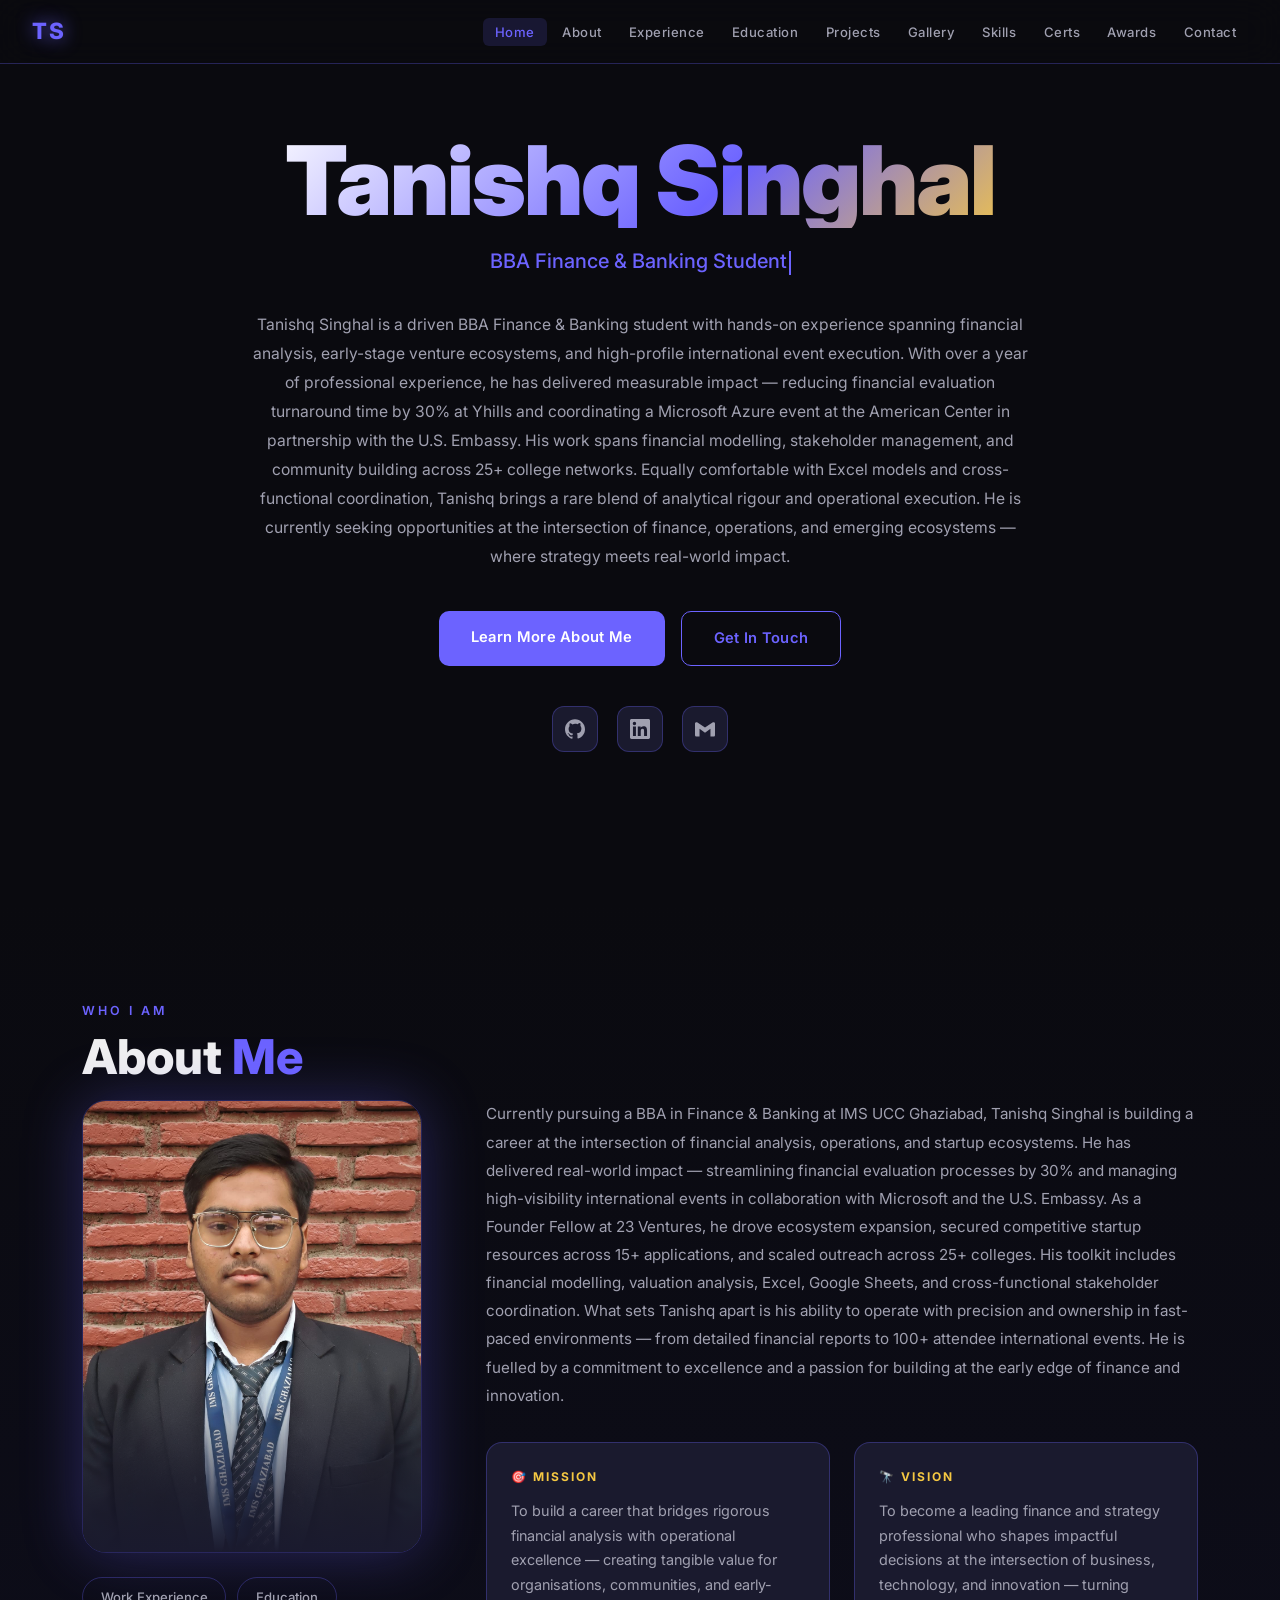
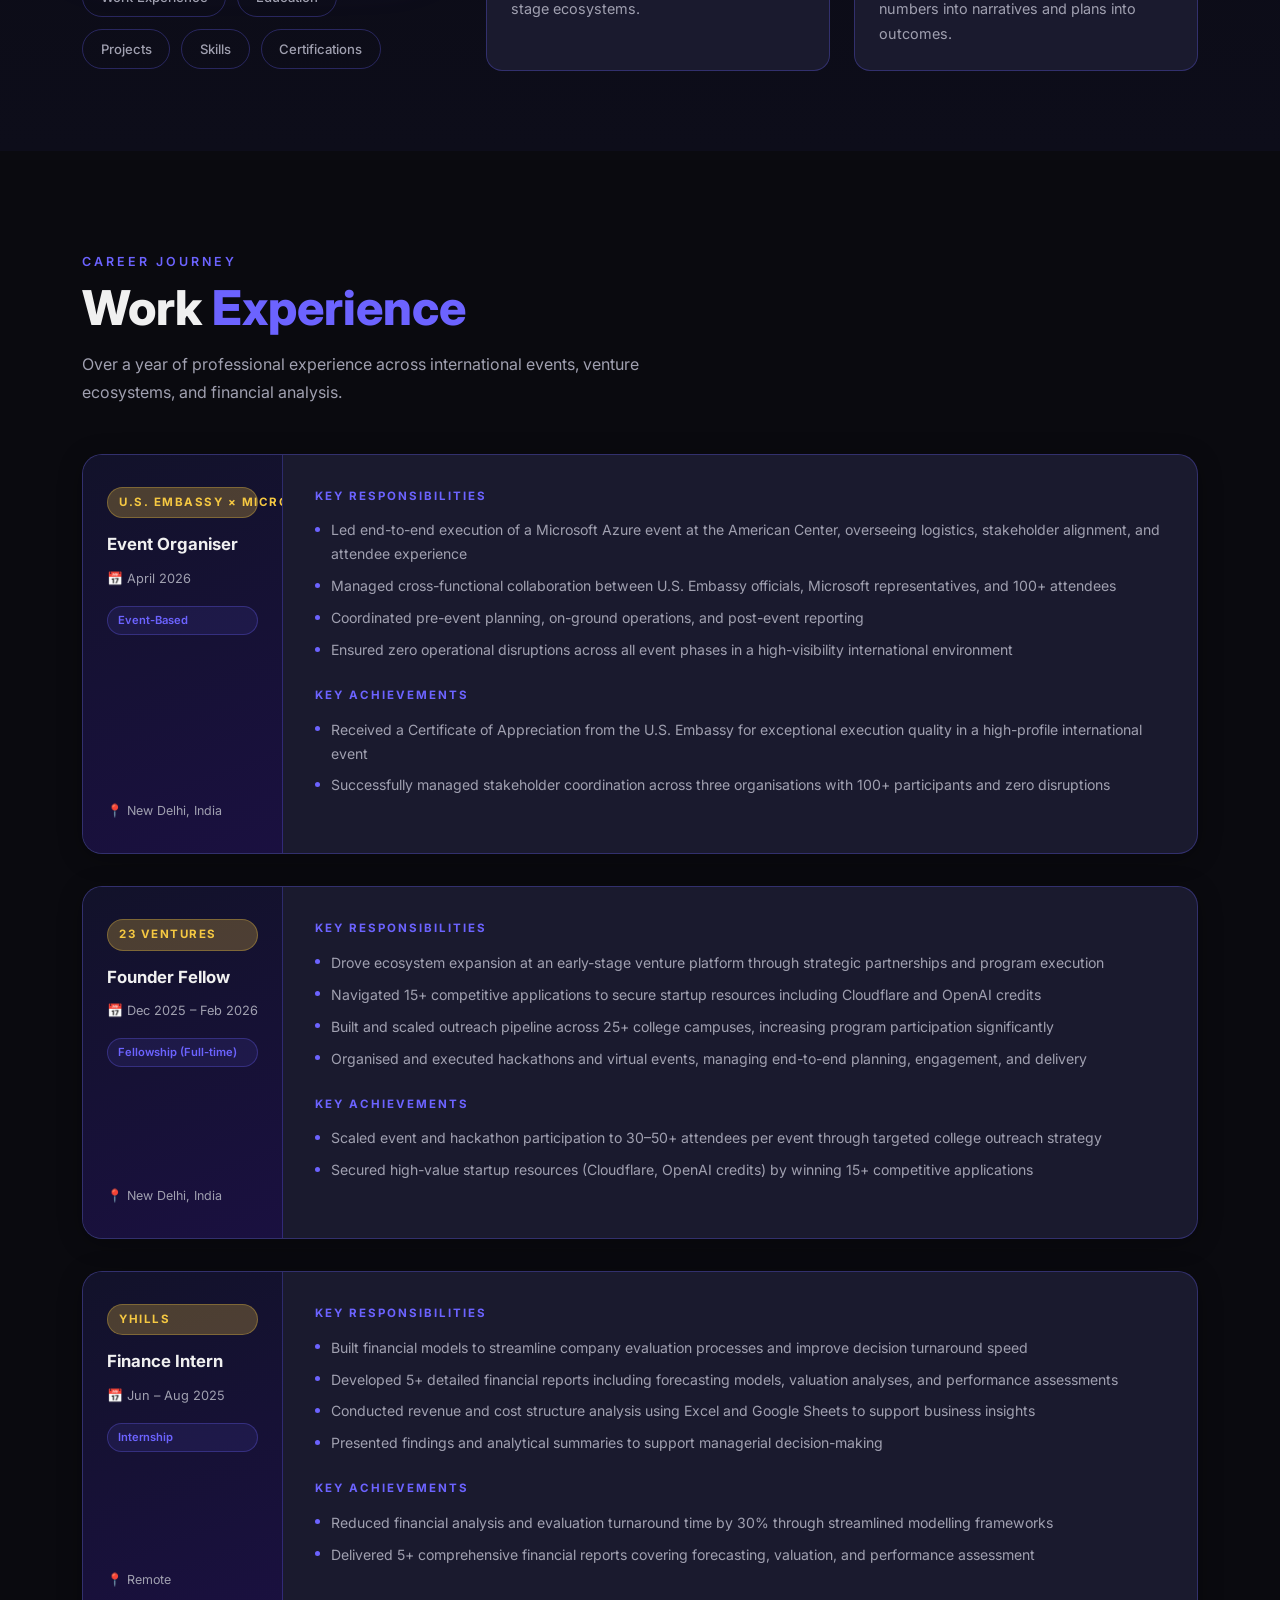
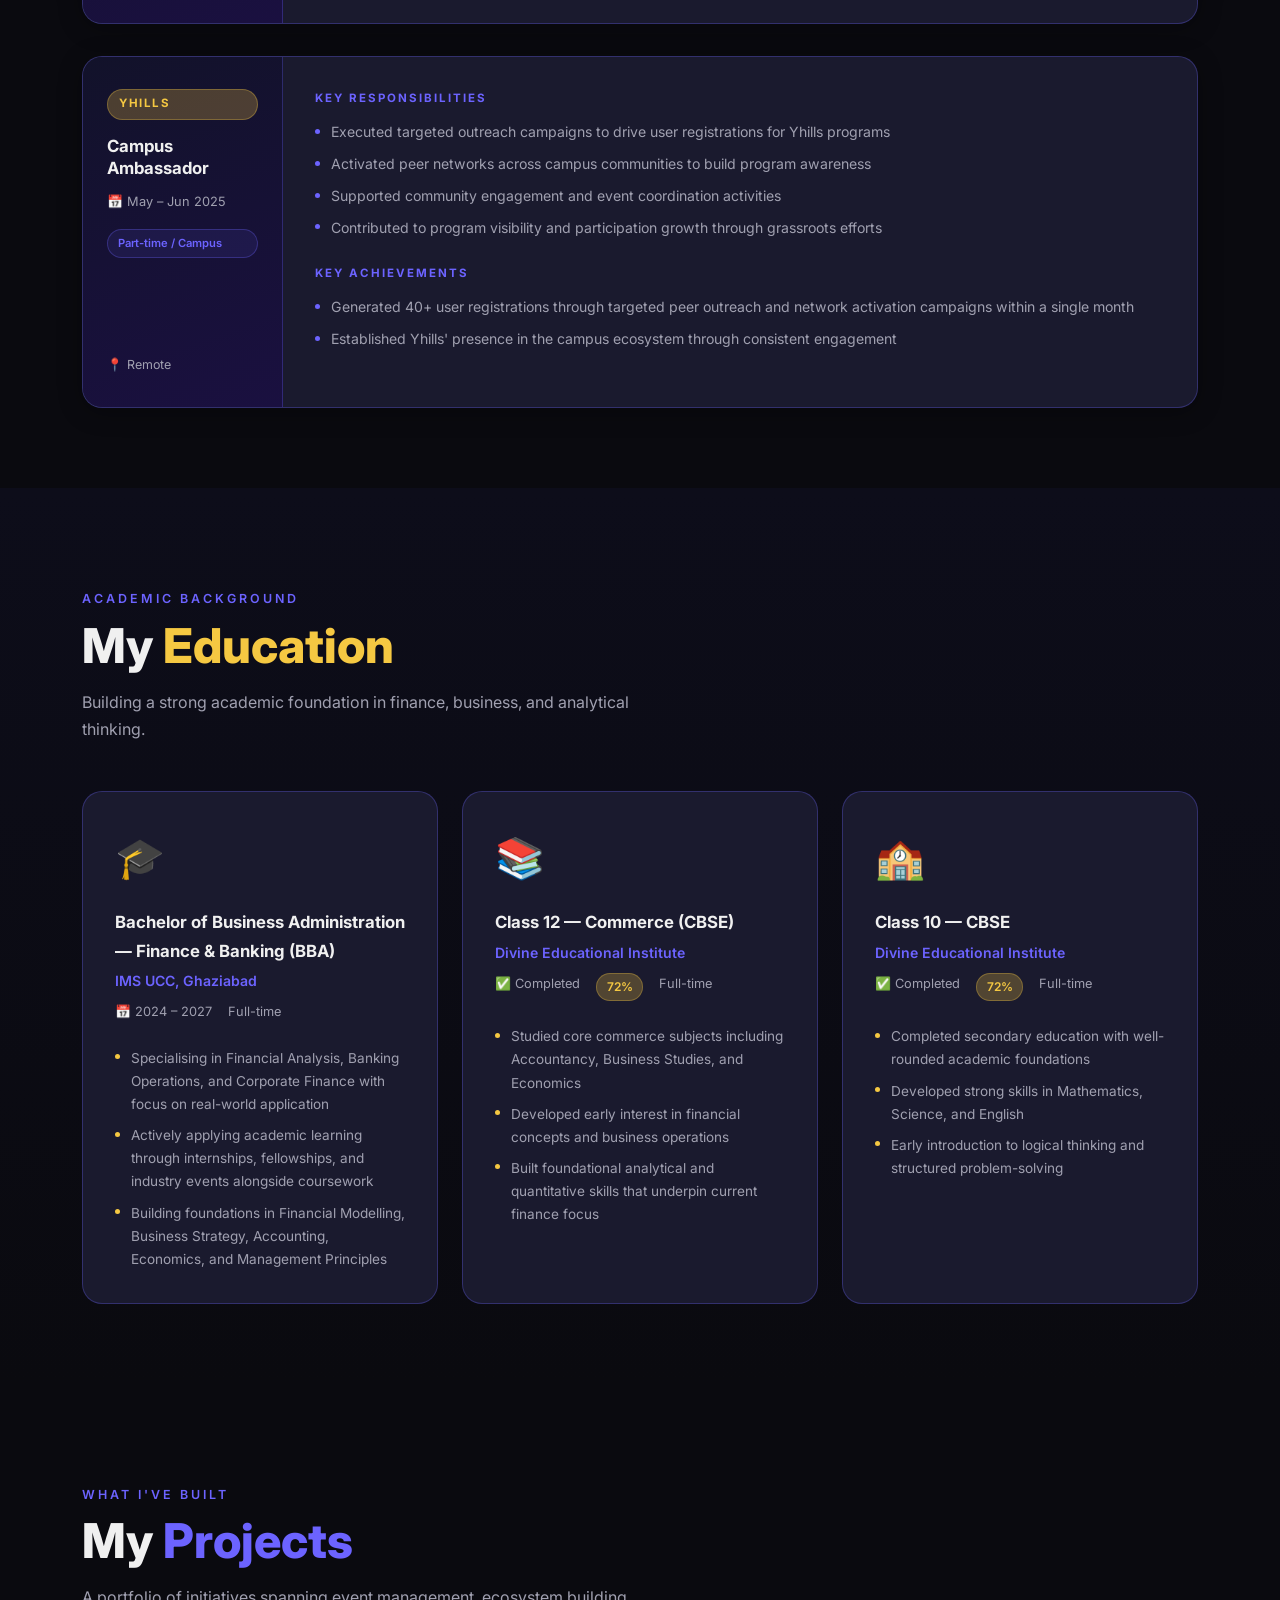
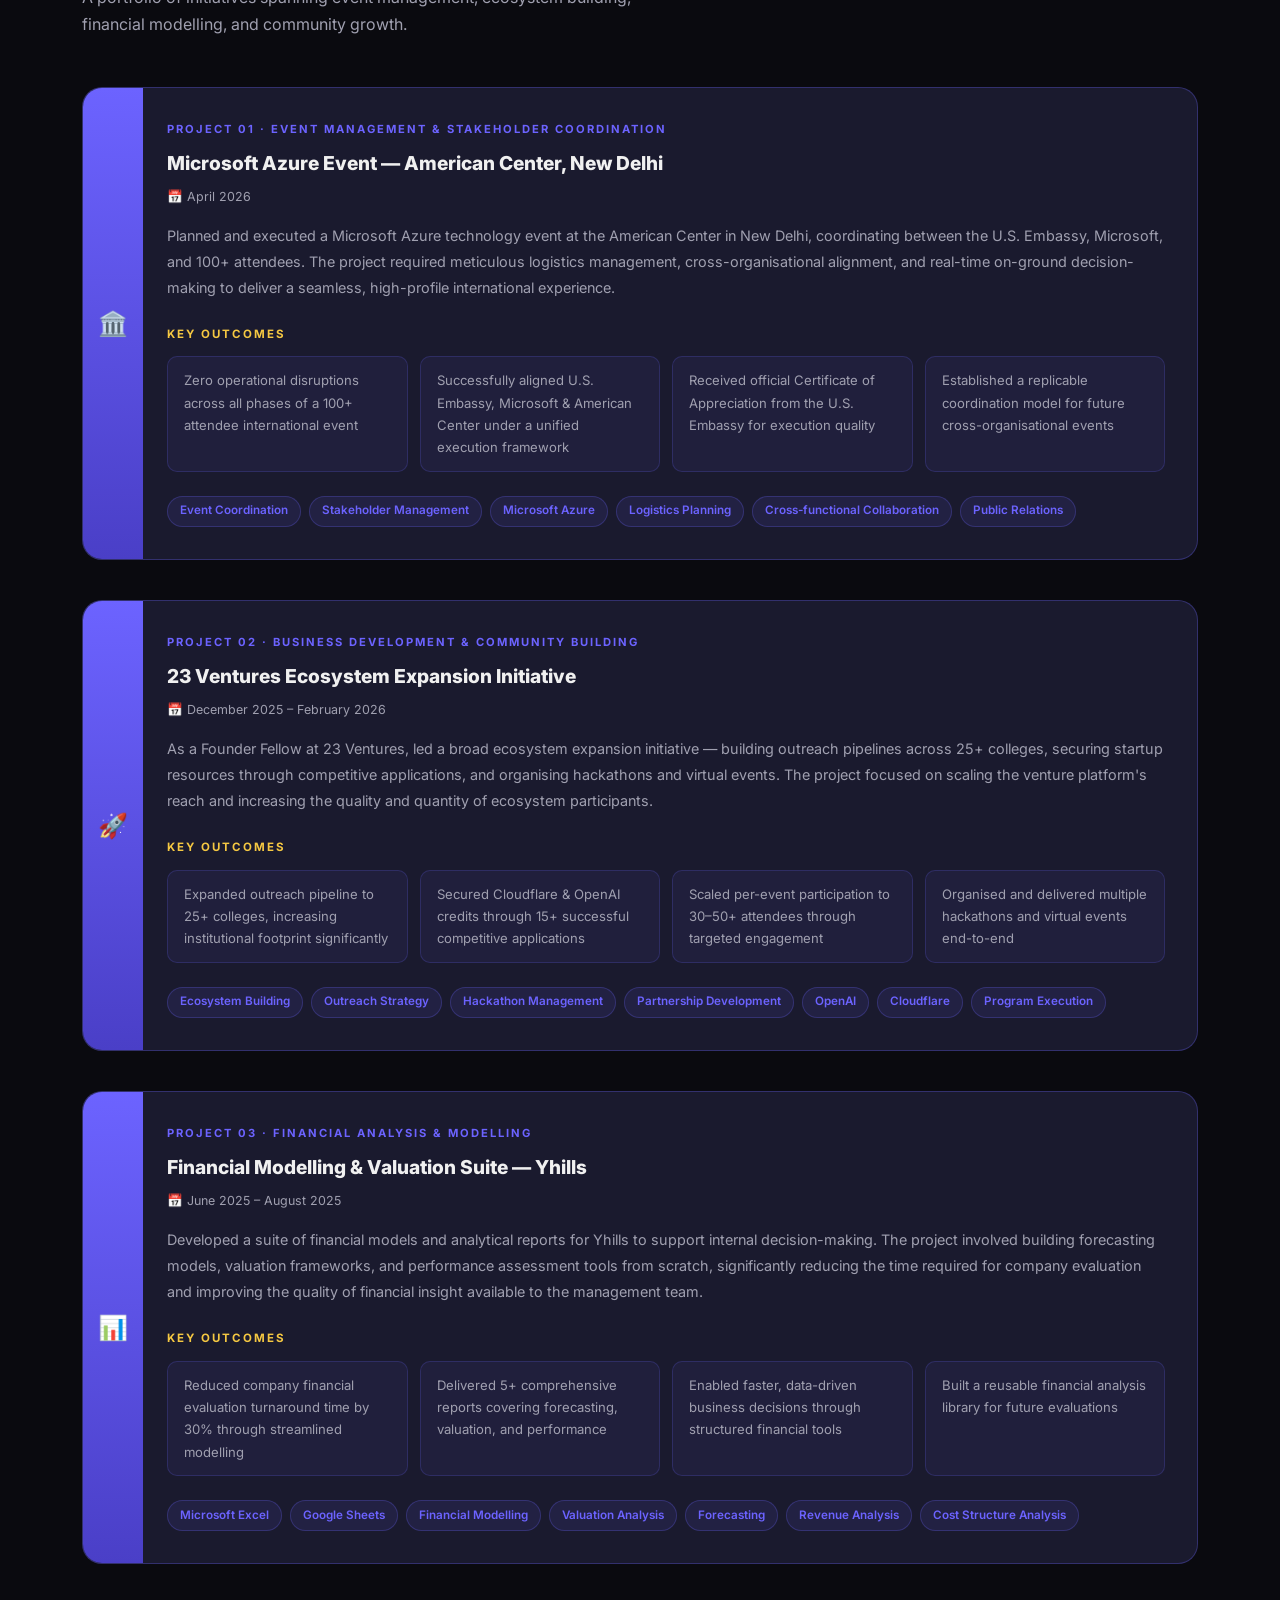
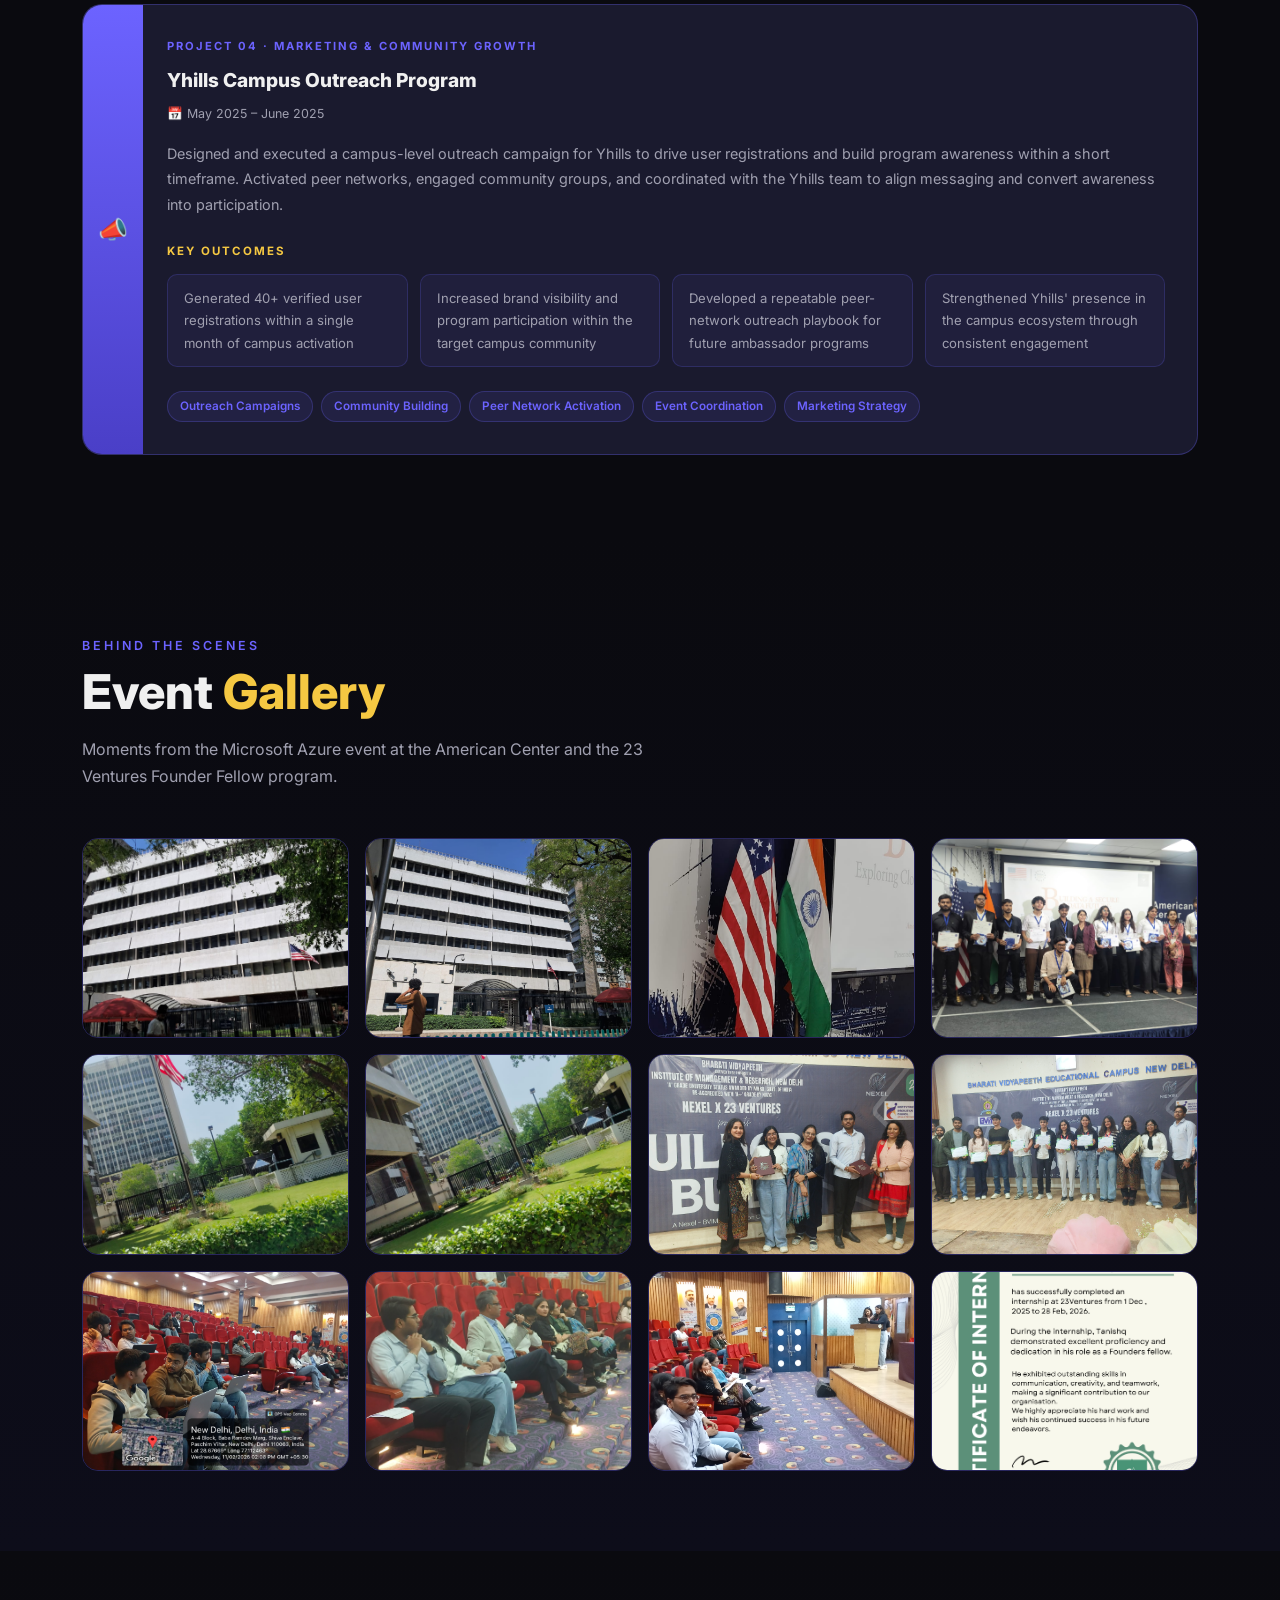
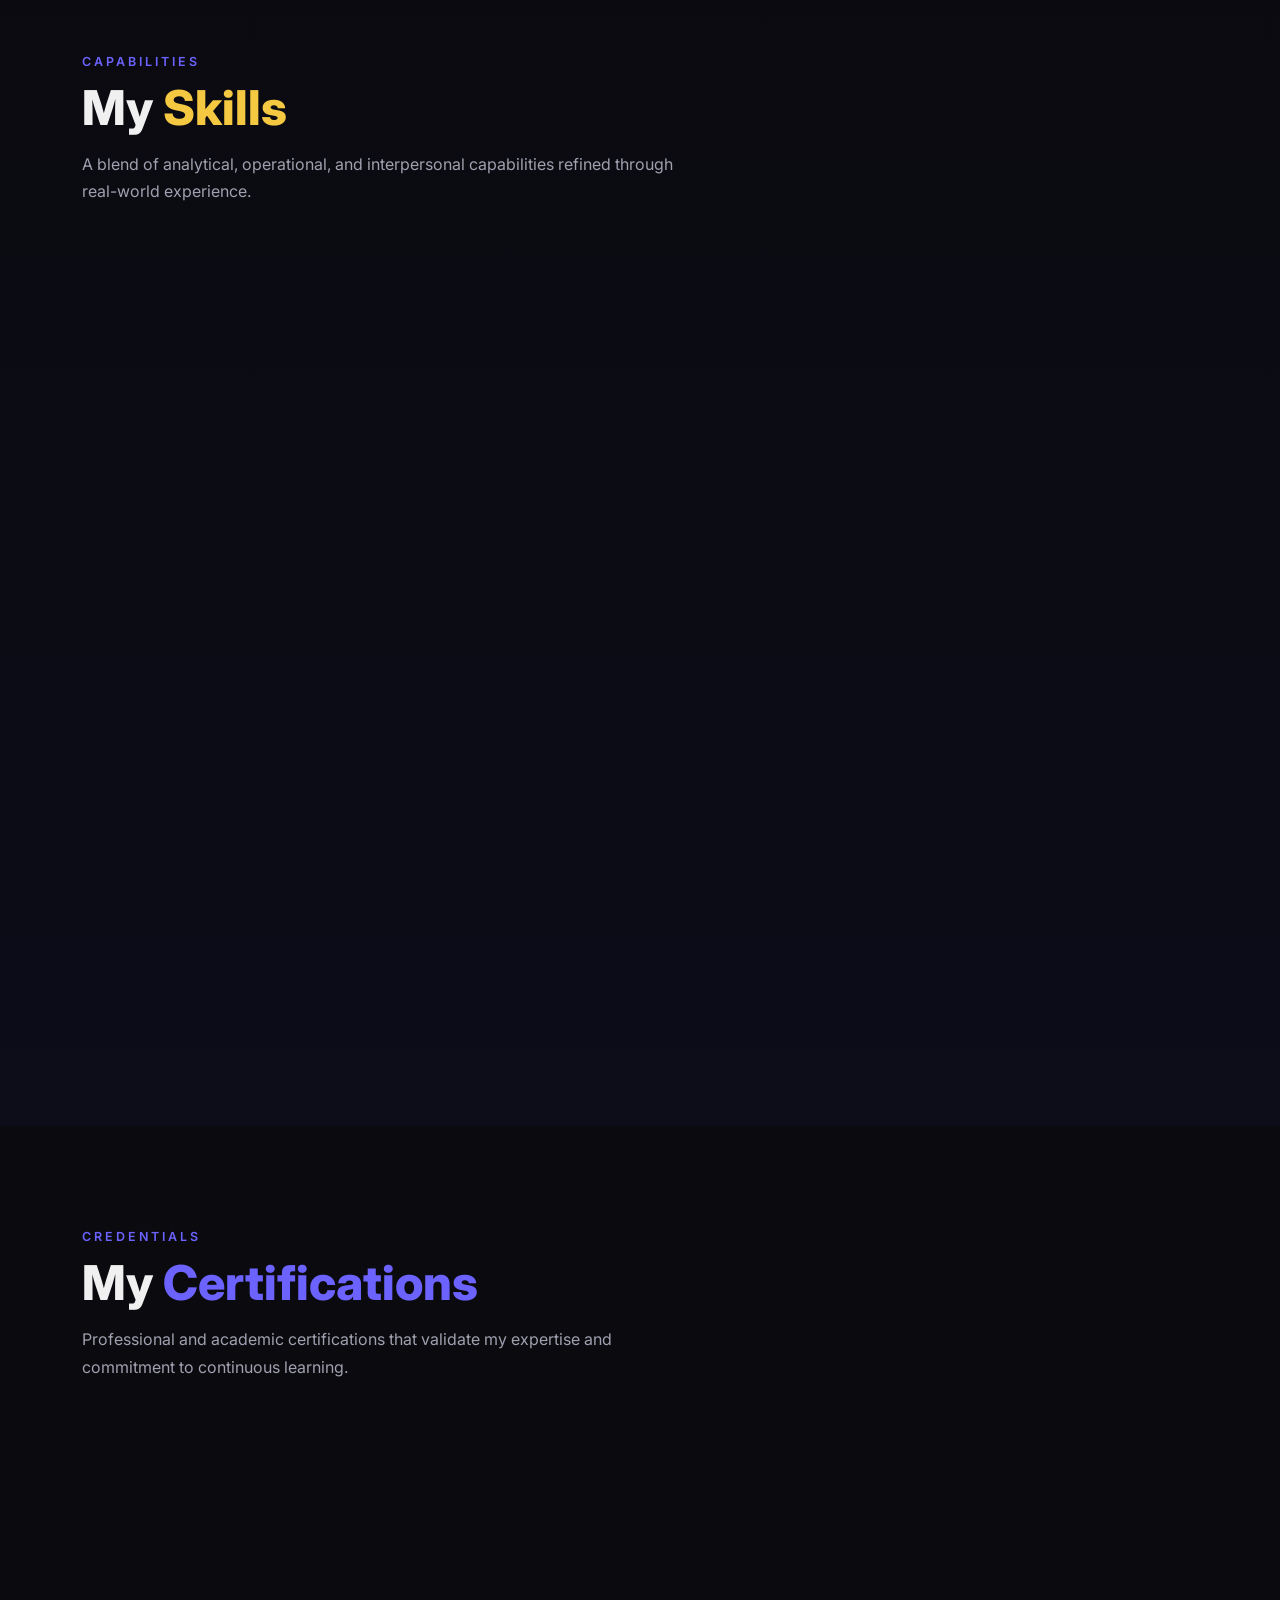
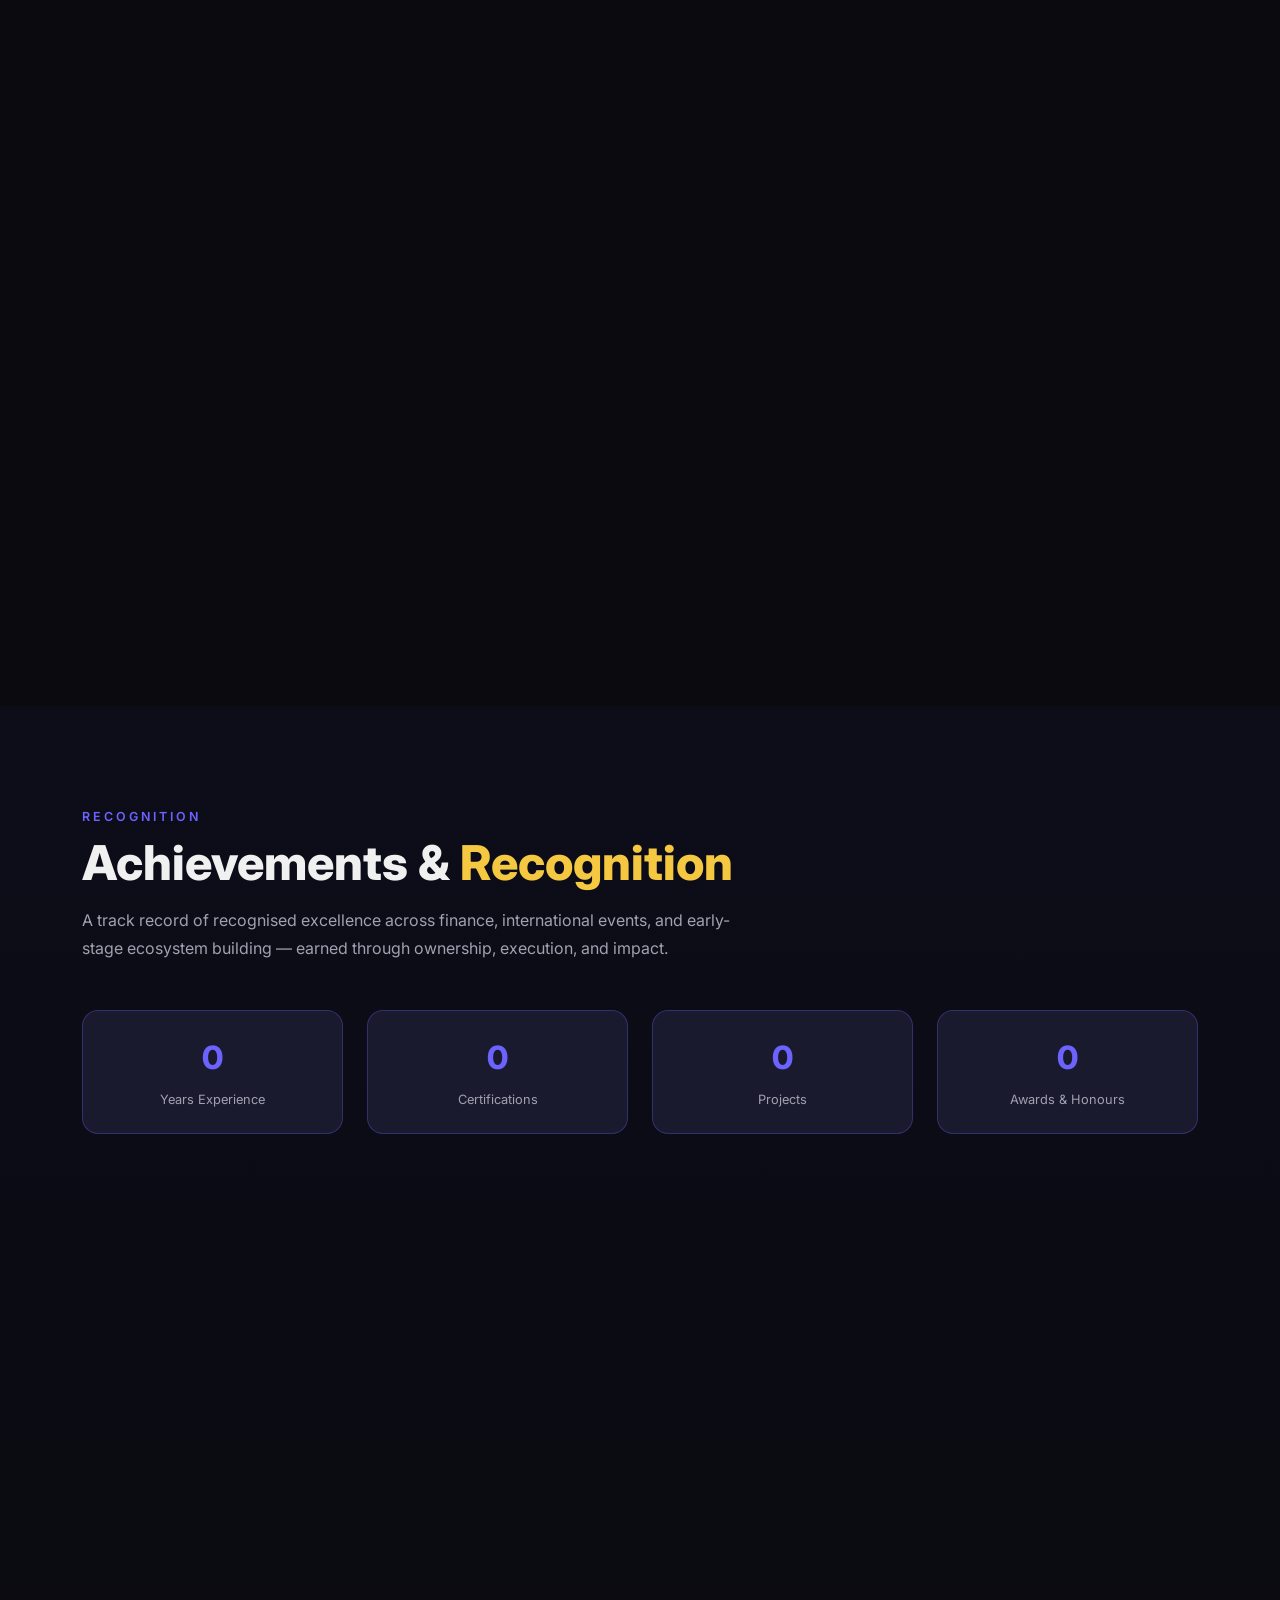
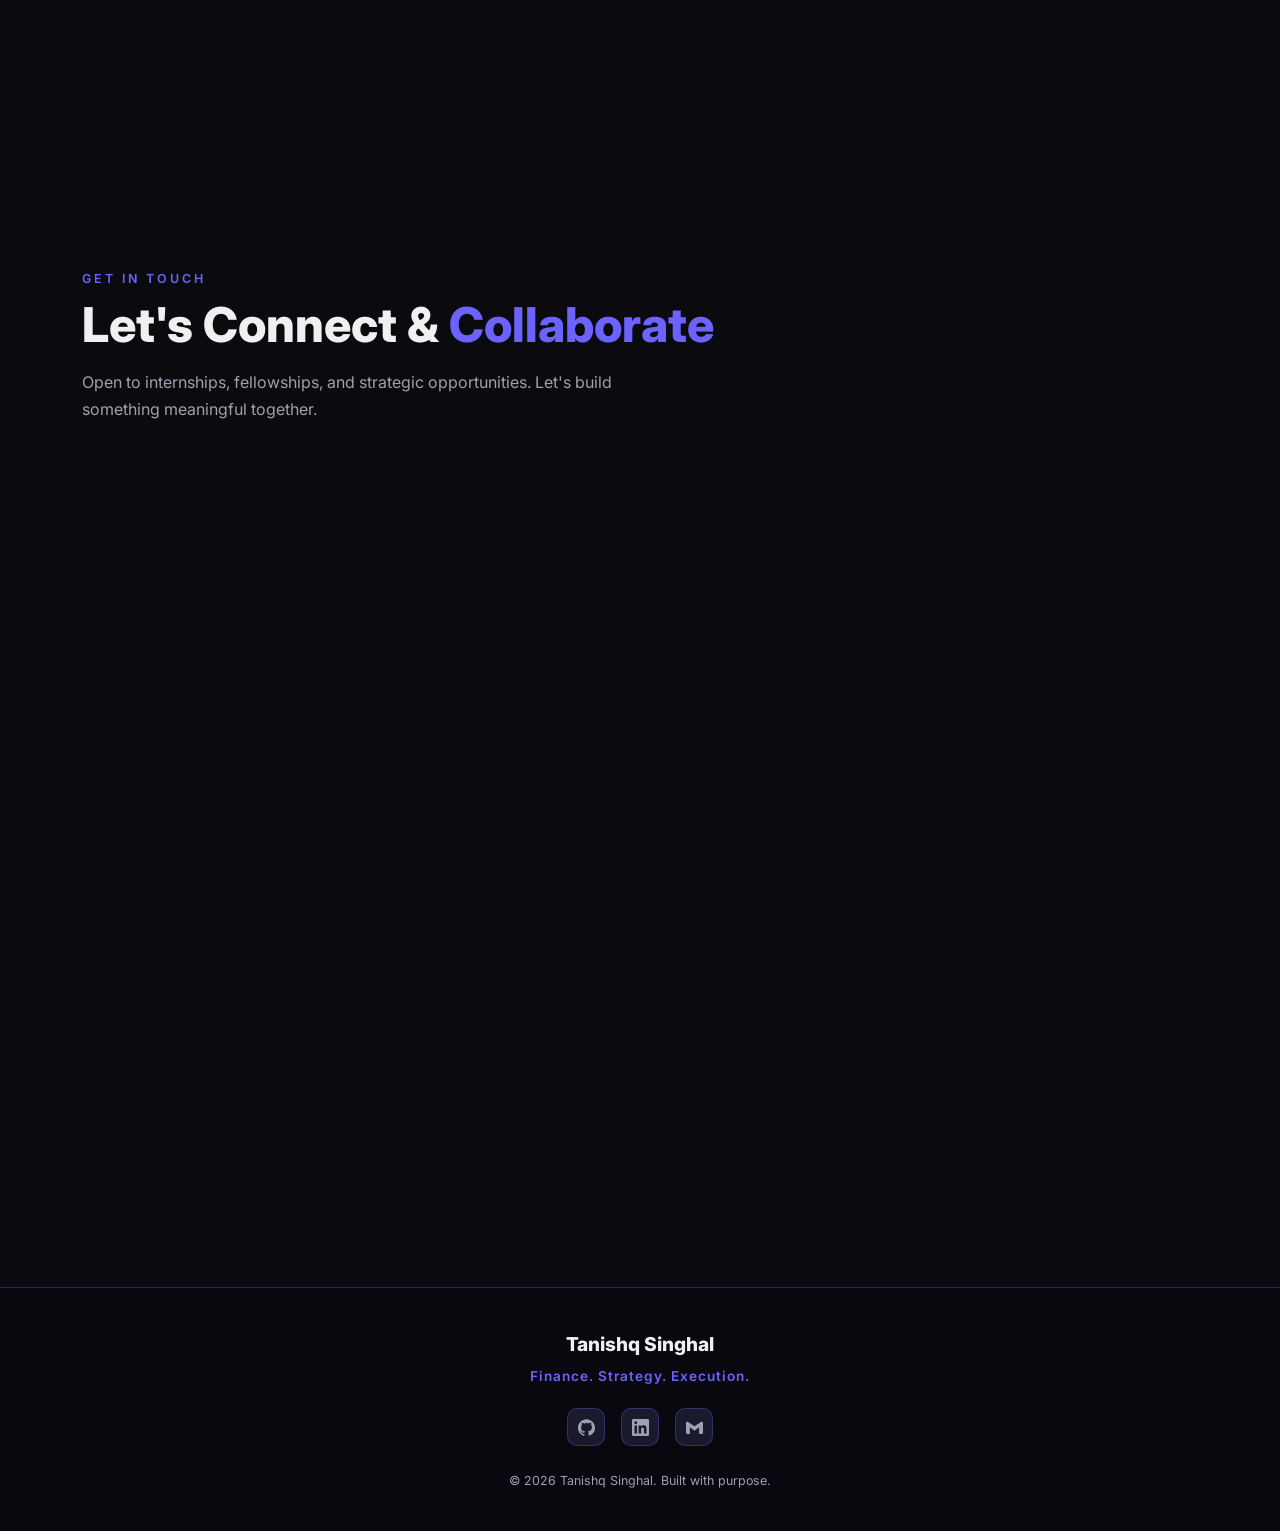
==== commit 4d2458d3: "Update index.html" ====
--- a/index.html
+++ b/index.html
@@ -1723,7 +1723,7 @@
   <div class="container">
     <div class="section-label">Behind the Scenes</div>
     <h2 class="section-title">Event <span class="gold-accent">Gallery</span></h2>
-    <p class="section-subtitle">Moments from the Microsoft Azure event at the American Center, New Delhi — organised in collaboration with the U.S. Embassy.</p>
+    <p class="section-subtitle">Moments from the Microsoft Azure event at the American Center and the 23 Ventures Founder Fellow program.</p>
     <div class="gallery-strip" id="gallery-grid">
 
       <div class="gallery-item" data-src="american event (1).jpeg" data-caption="Microsoft Azure Event — American Center, New Delhi">
@@ -1755,7 +1755,37 @@
         <img src="american event (6).jpeg" alt="American Center Event Photo 6" loading="lazy" />
         <div class="gallery-overlay"><span class="gallery-overlay-text">Event Operations &amp; Execution</span></div>
       </div>
-
+<!-- Add these after your last american event gallery item -->
+
+<div class="gallery-item" data-src="23 Venture (1).jpg" data-caption="23 Ventures — Founder Fellow">
+  <img src="23 Venture (1).jpg" alt="23 Ventures Event 1" loading="lazy" />
+  <div class="gallery-overlay"><span class="gallery-overlay-text">23 Ventures · Founder Fellow Program</span></div>
+</div>
+
+<div class="gallery-item" data-src="23 Venture (2).jpg" data-caption="23 Ventures — Ecosystem Building">
+  <img src="23 Venture (2).jpg" alt="23 Ventures Event 2" loading="lazy" />
+  <div class="gallery-overlay"><span class="gallery-overlay-text">Ecosystem Expansion Initiative</span></div>
+</div>
+
+<div class="gallery-item" data-src="23 Venture (3).jpg" data-caption="23 Ventures — Hackathon">
+  <img src="23 Venture (3).jpg" alt="23 Ventures Event 3" loading="lazy" />
+  <div class="gallery-overlay"><span class="gallery-overlay-text">Hackathon & Virtual Events</span></div>
+</div>
+
+<div class="gallery-item" data-src="23 Venture (4).jpg" data-caption="23 Ventures — College Outreach">
+  <img src="23 Venture (4).jpg" alt="23 Ventures Event 4" loading="lazy" />
+  <div class="gallery-overlay"><span class="gallery-overlay-text">25+ College Outreach Network</span></div>
+</div>
+
+<div class="gallery-item" data-src="23 Venture (5).jpg" data-caption="23 Ventures — Community">
+  <img src="23 Venture (5).jpg" alt="23 Ventures Event 5" loading="lazy" />
+  <div class="gallery-overlay"><span class="gallery-overlay-text">Community & Partnership Building</span></div>
+</div>
+
+<div class="gallery-item" data-src="23 Ventures.png" data-caption="23 Ventures — Founder Fellow Badge">
+  <img src="23 Ventures.png" alt="23 Ventures" loading="lazy" />
+  <div class="gallery-overlay"><span class="gallery-overlay-text">23 Ventures · Dec 2025 – Feb 2026</span></div>
+</div>
      
 
     </div>
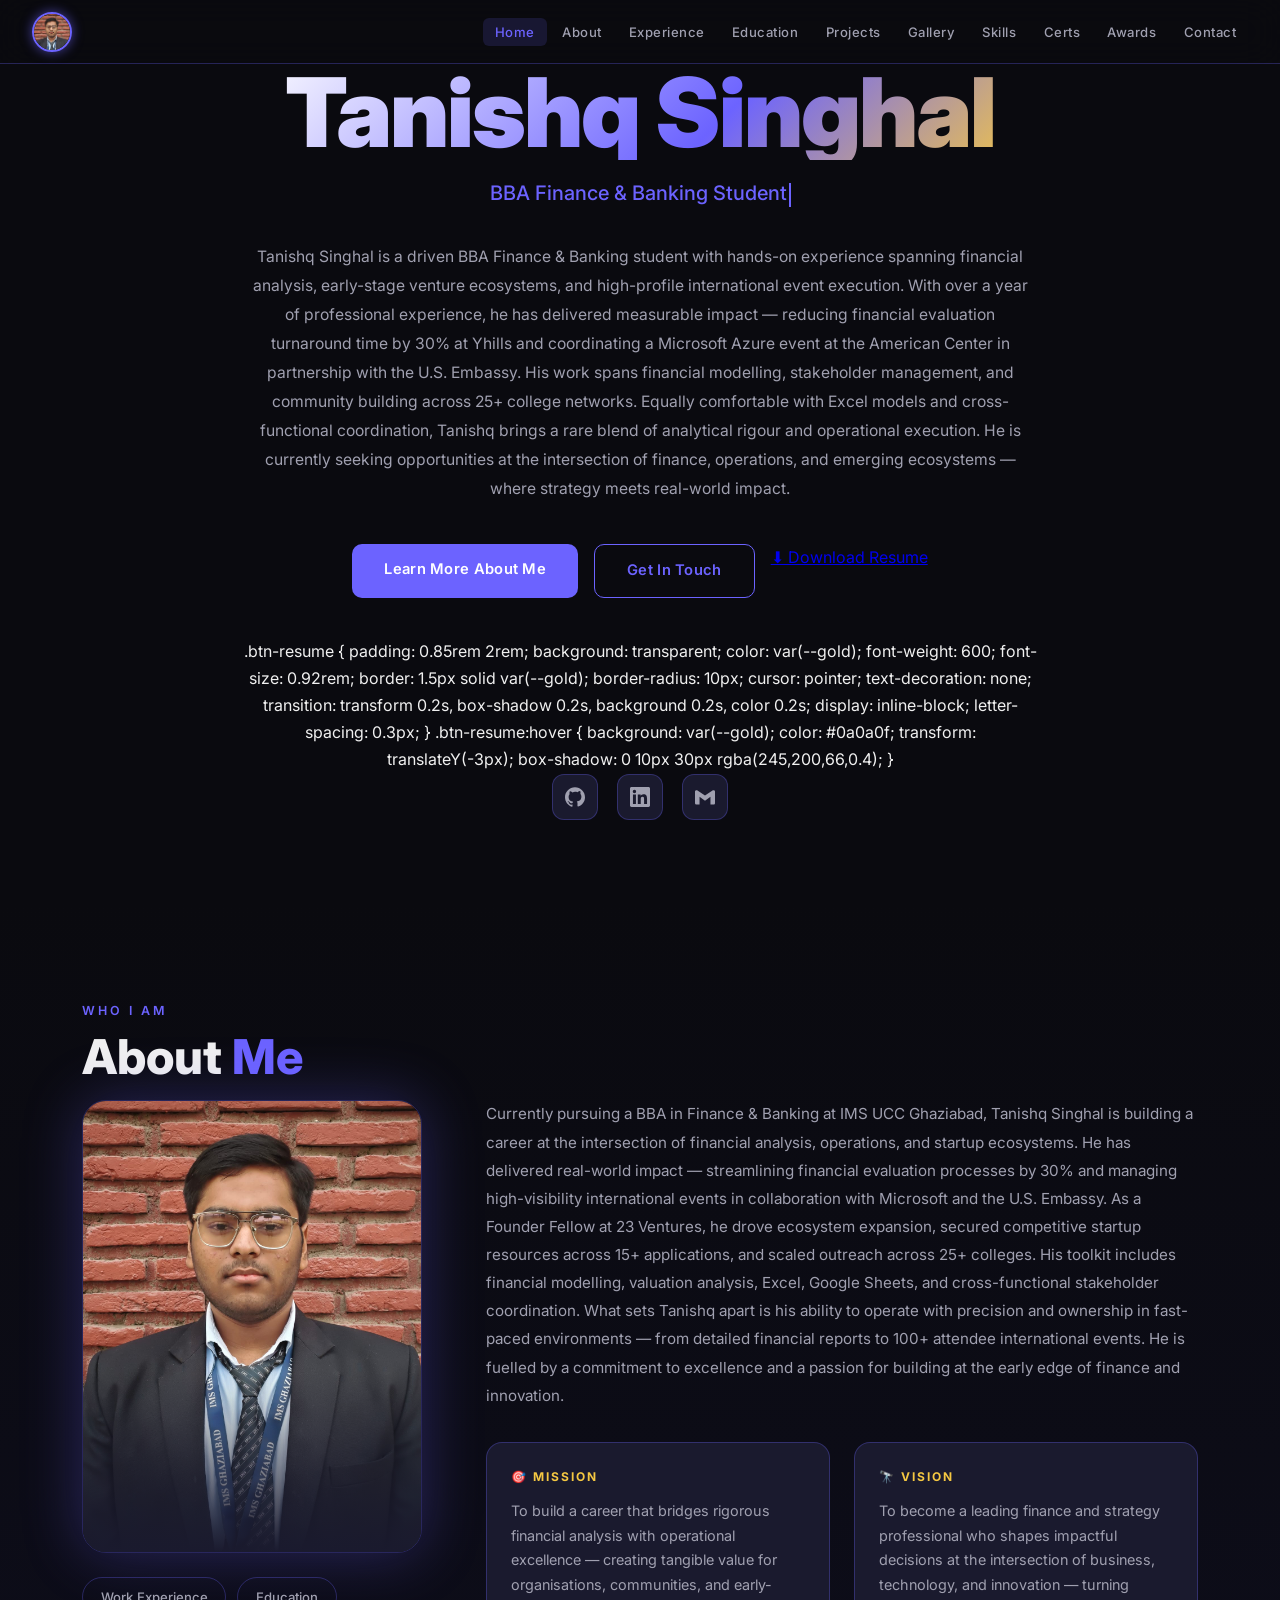
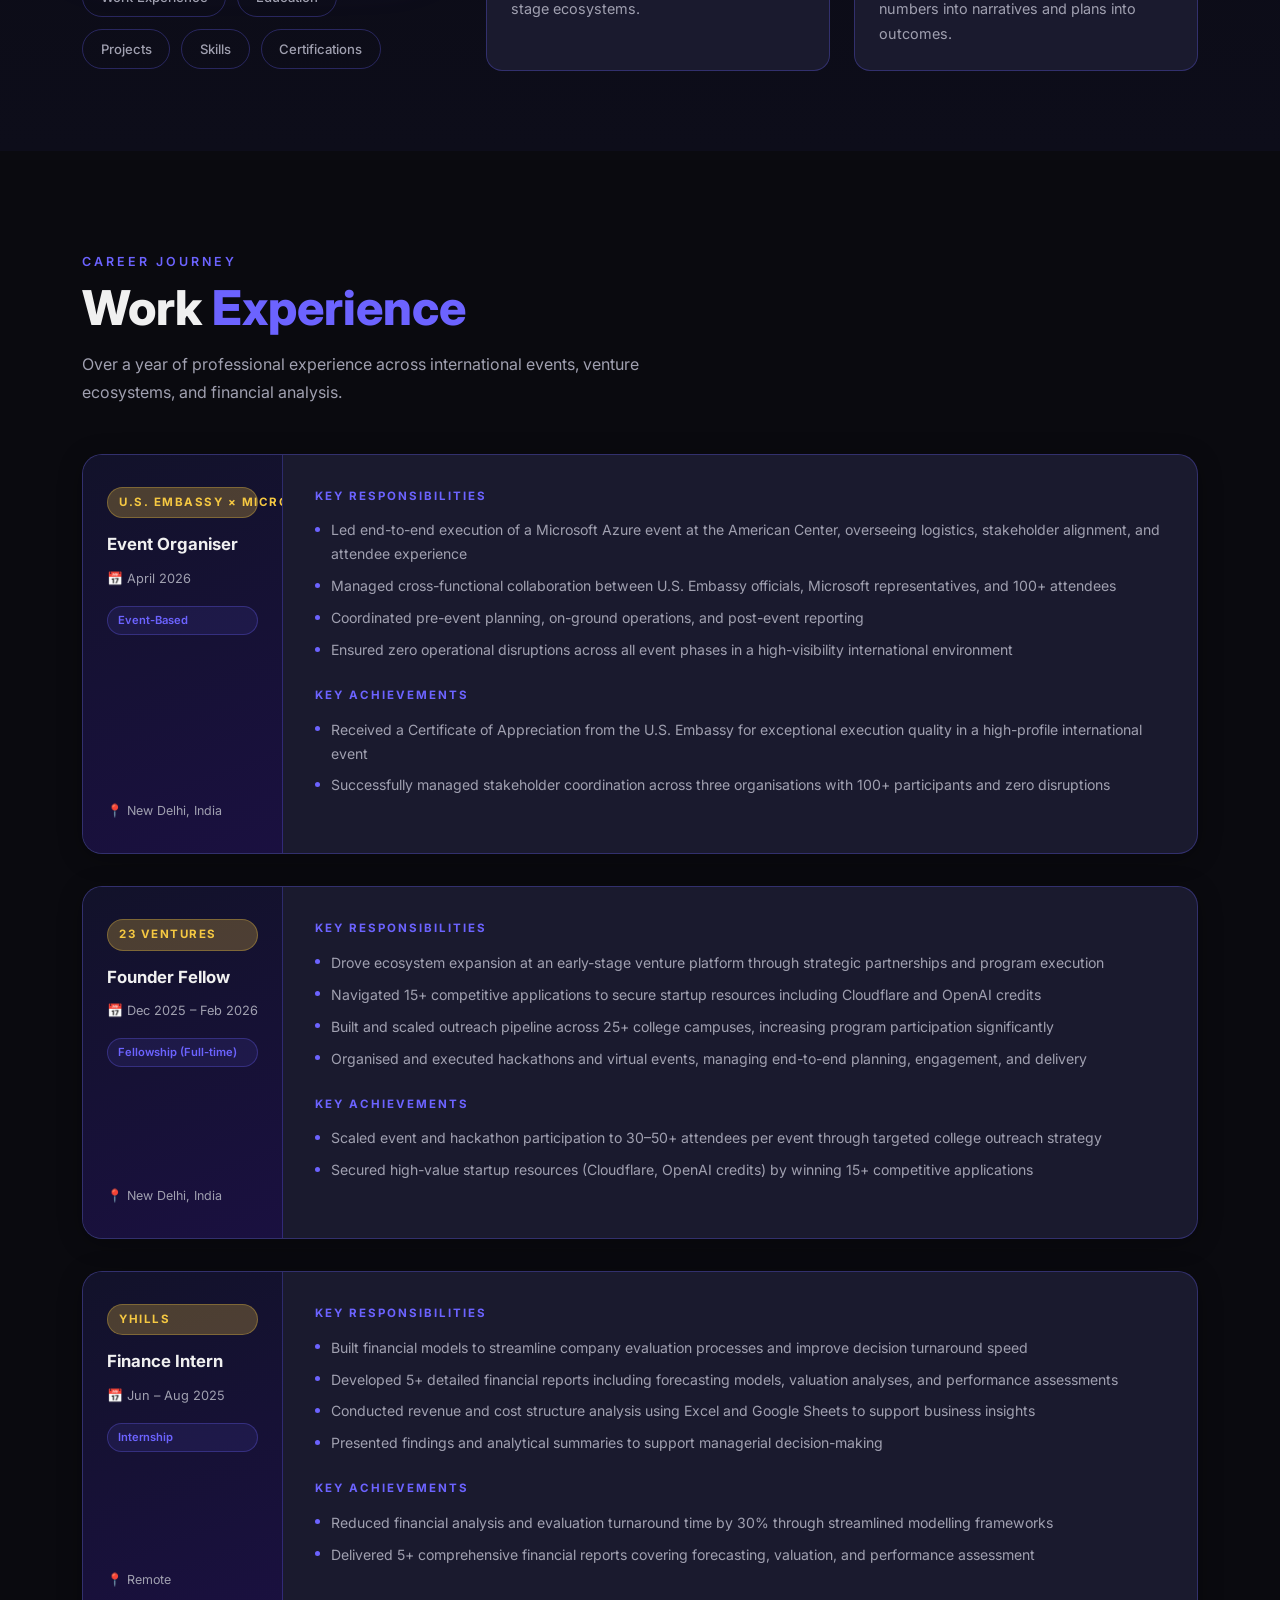
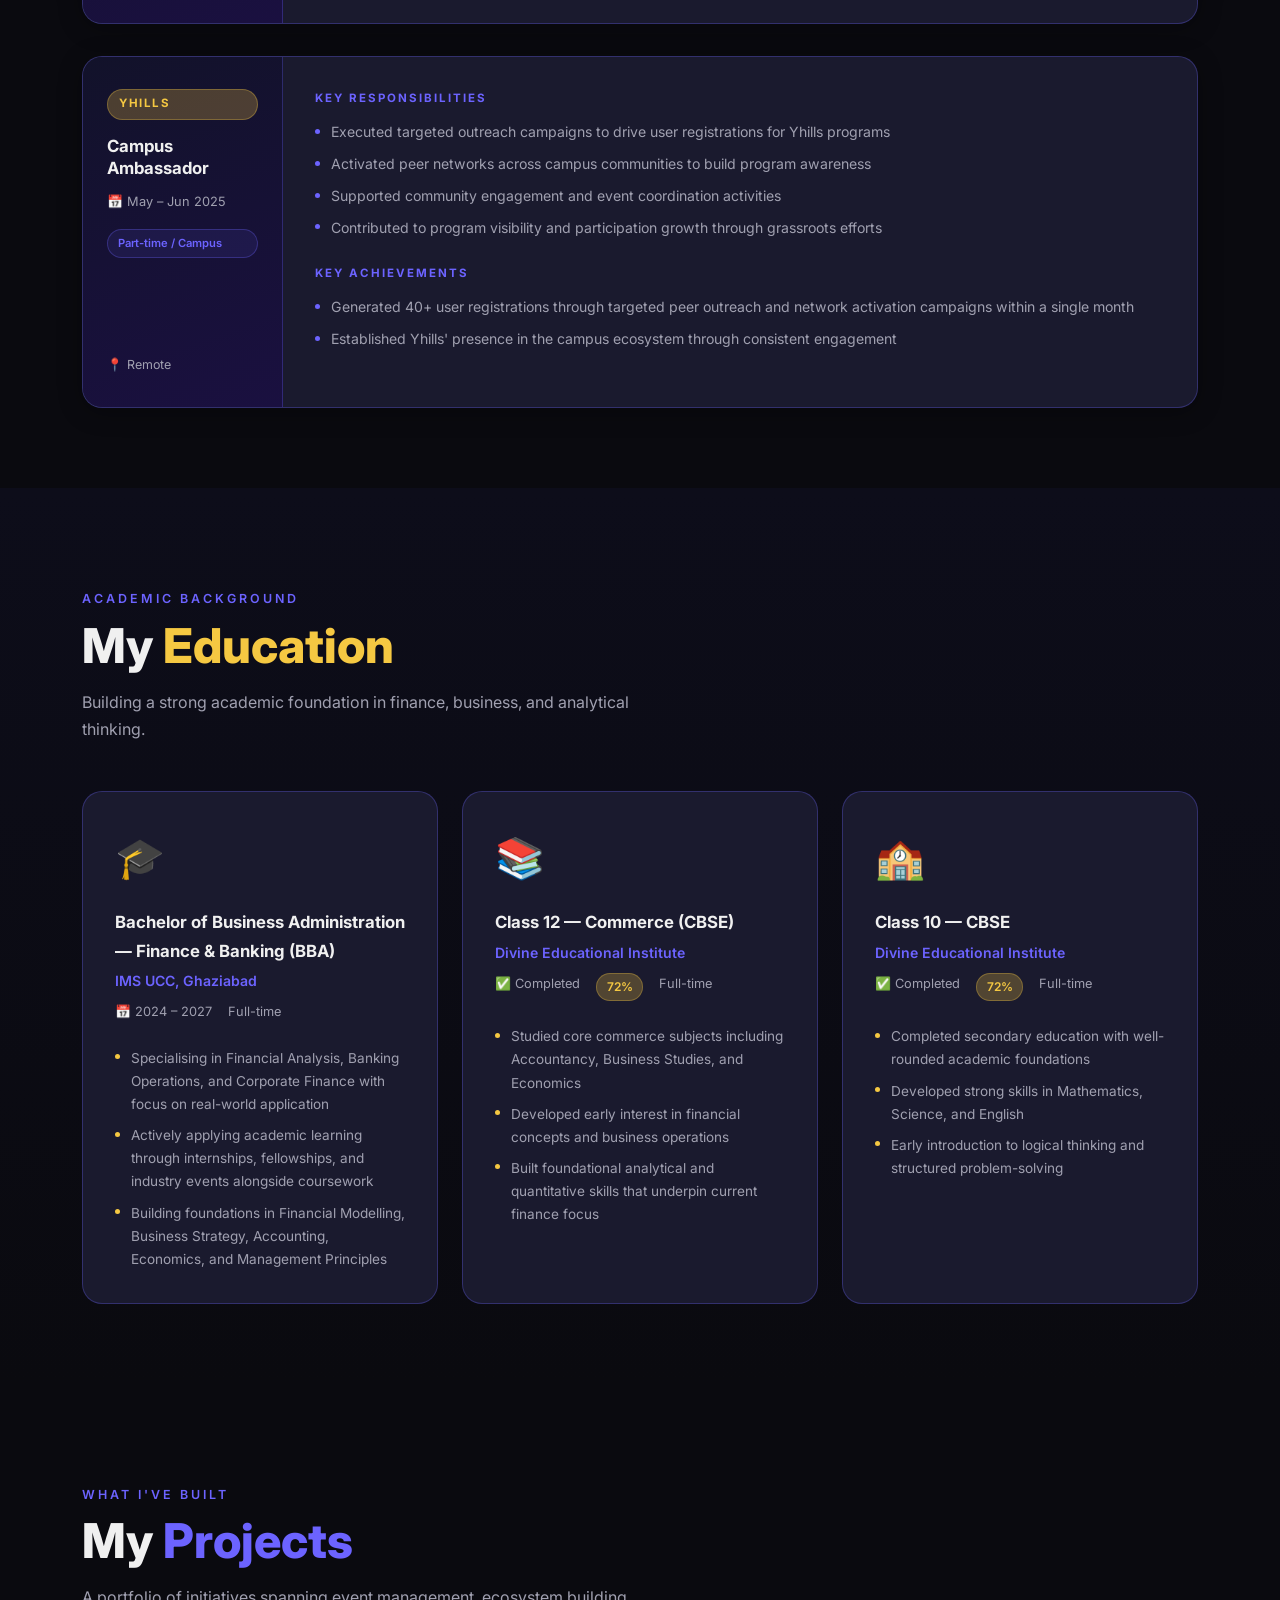
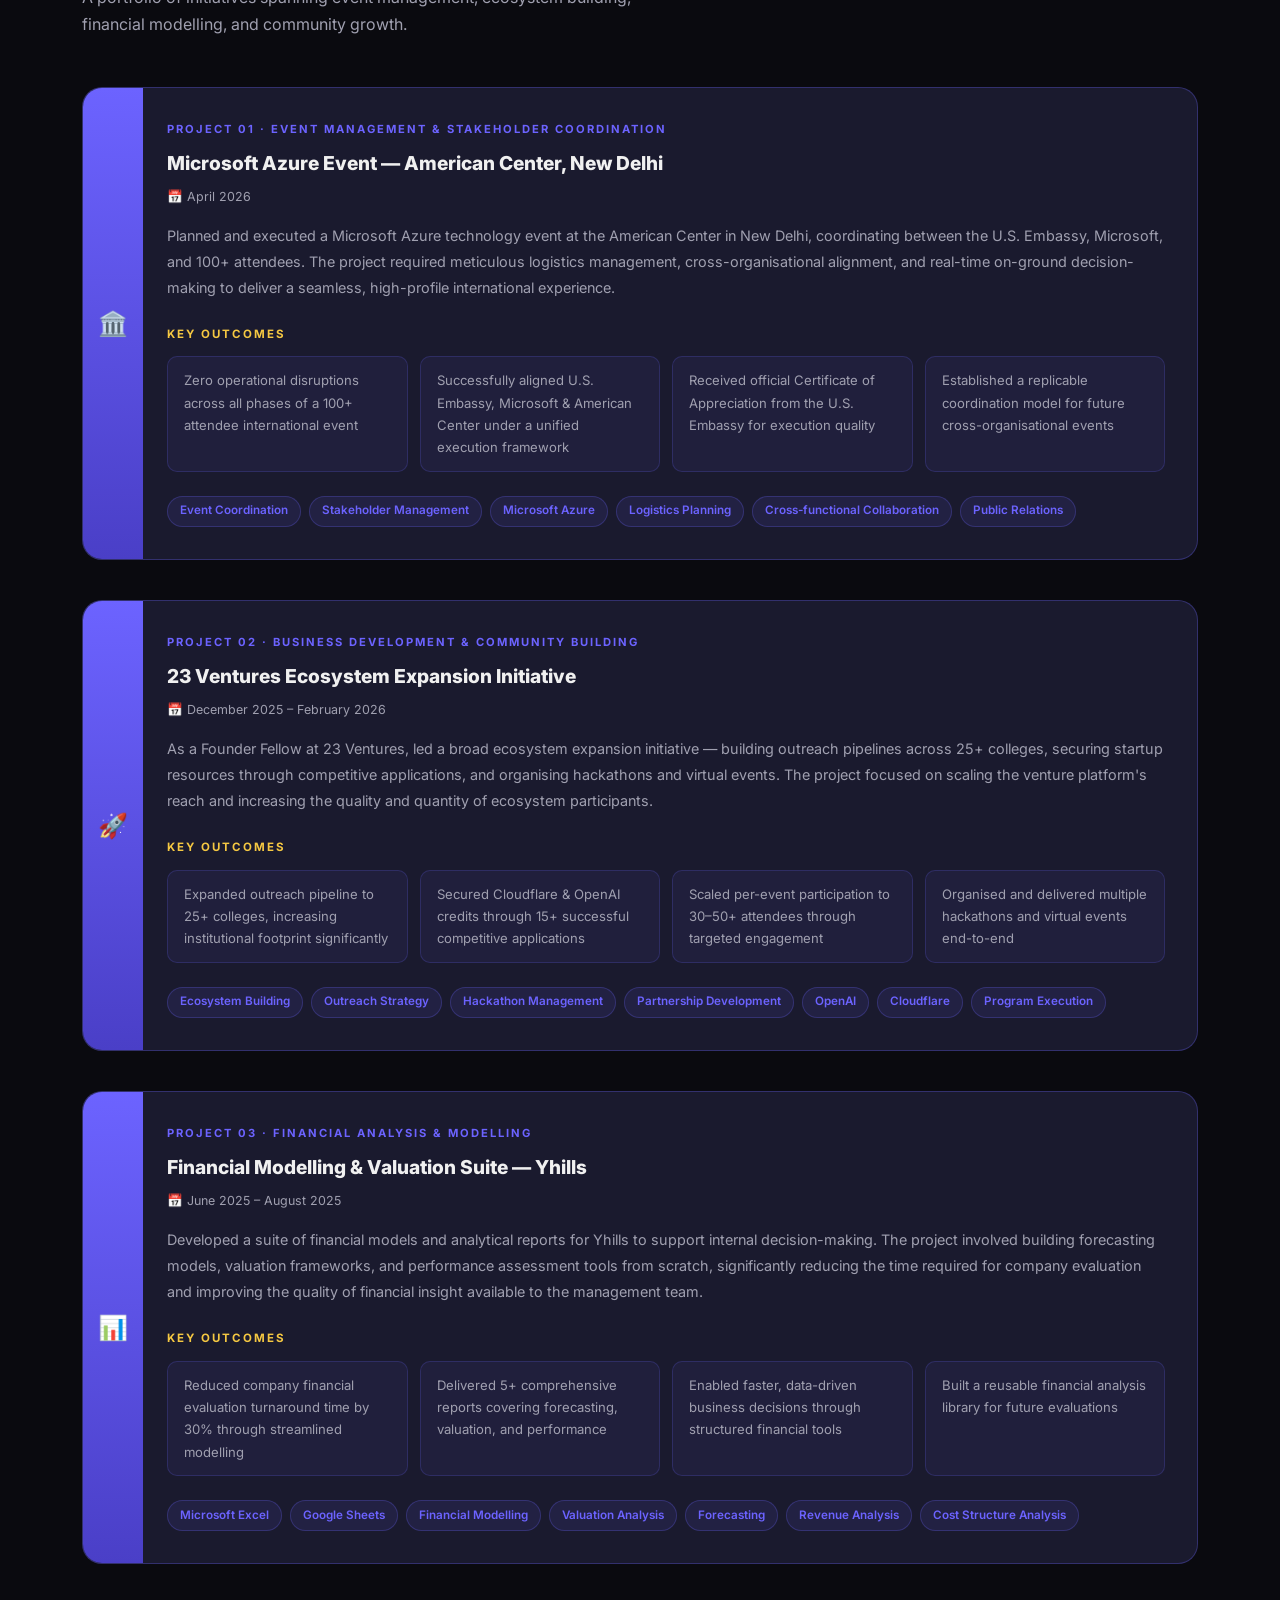
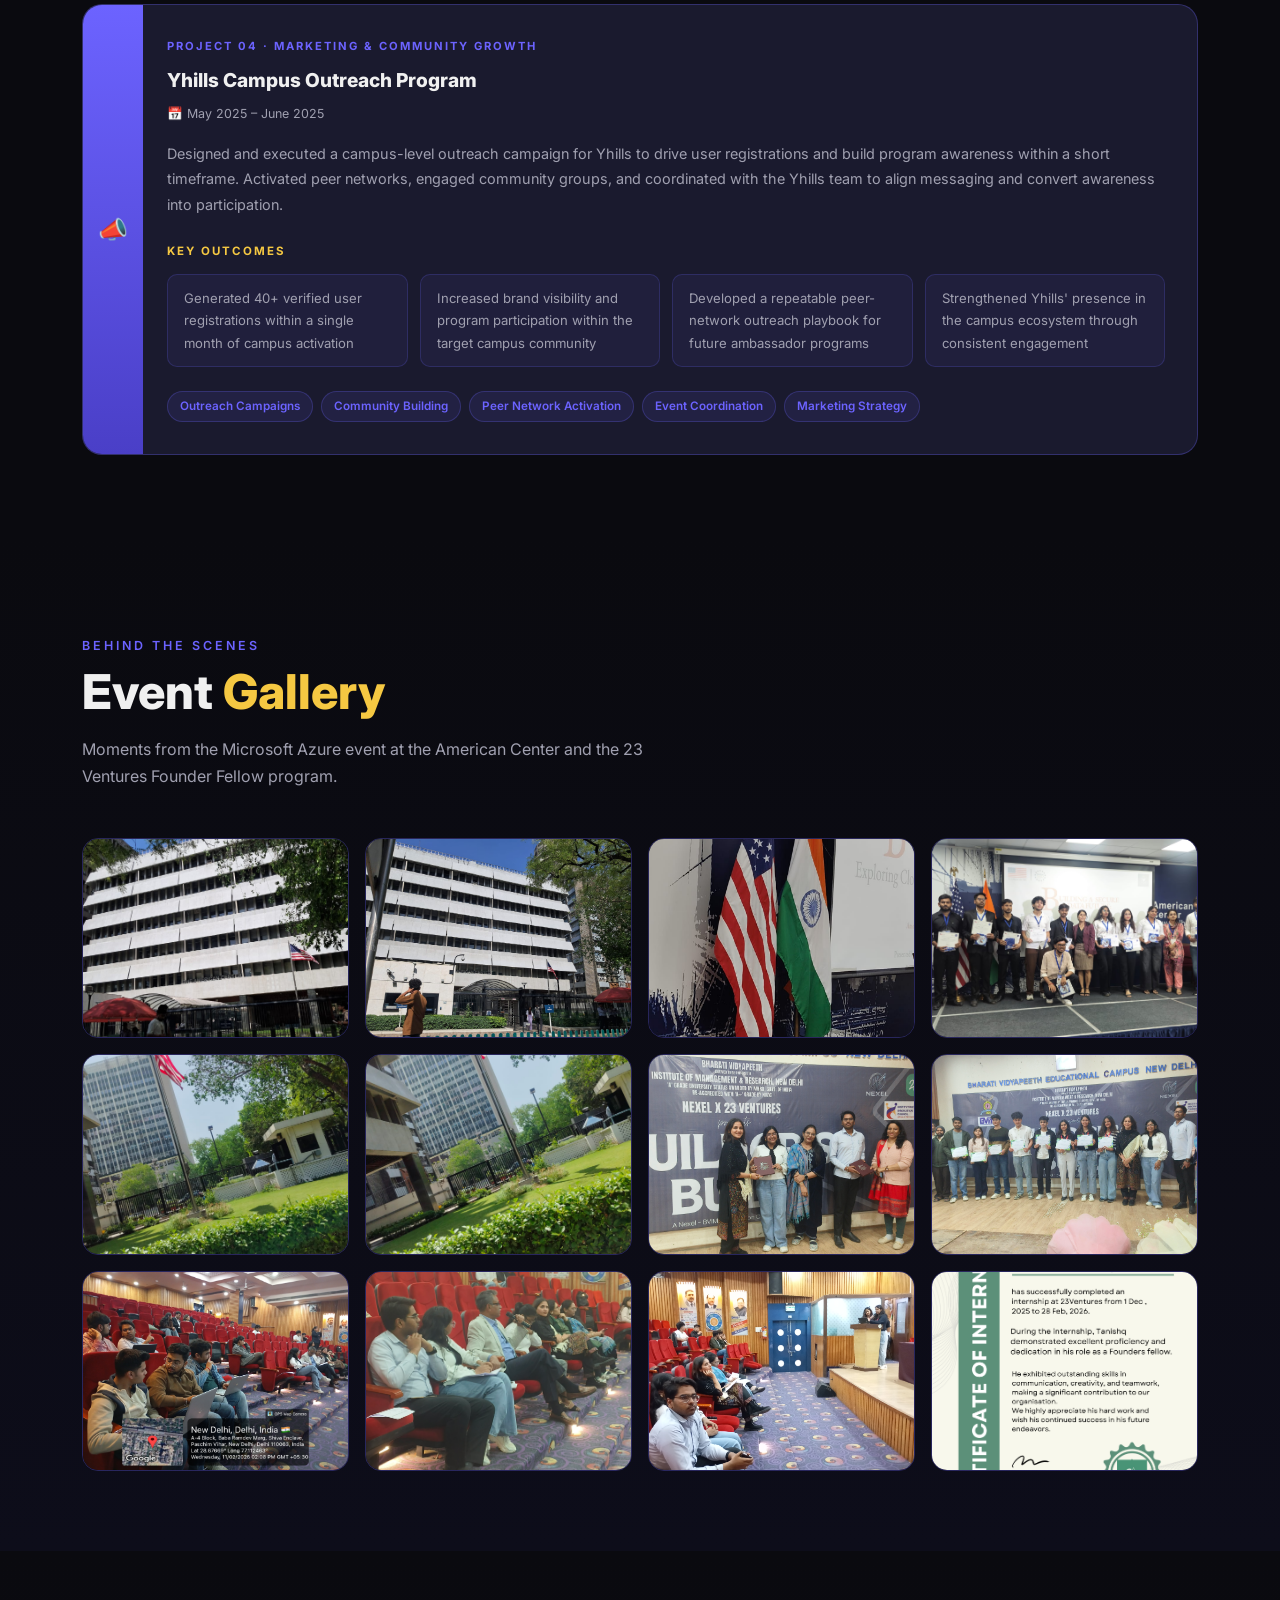
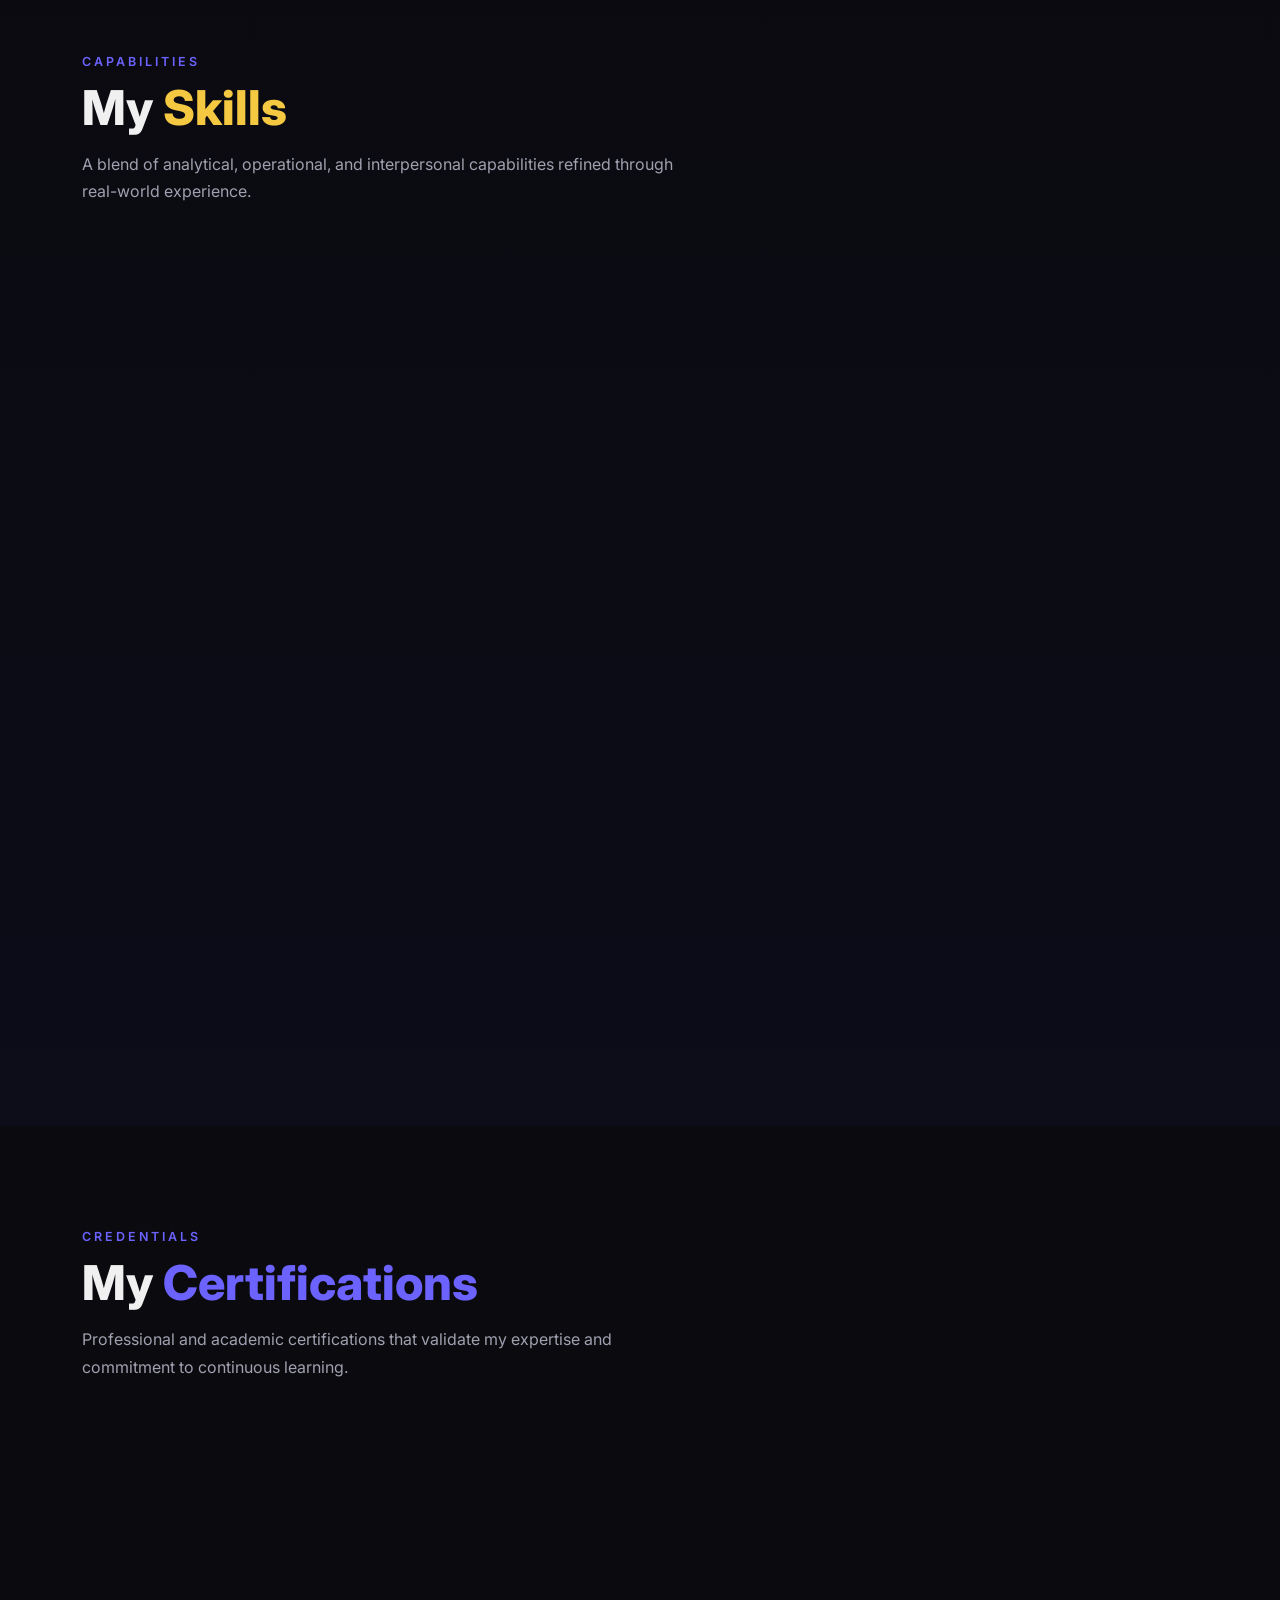
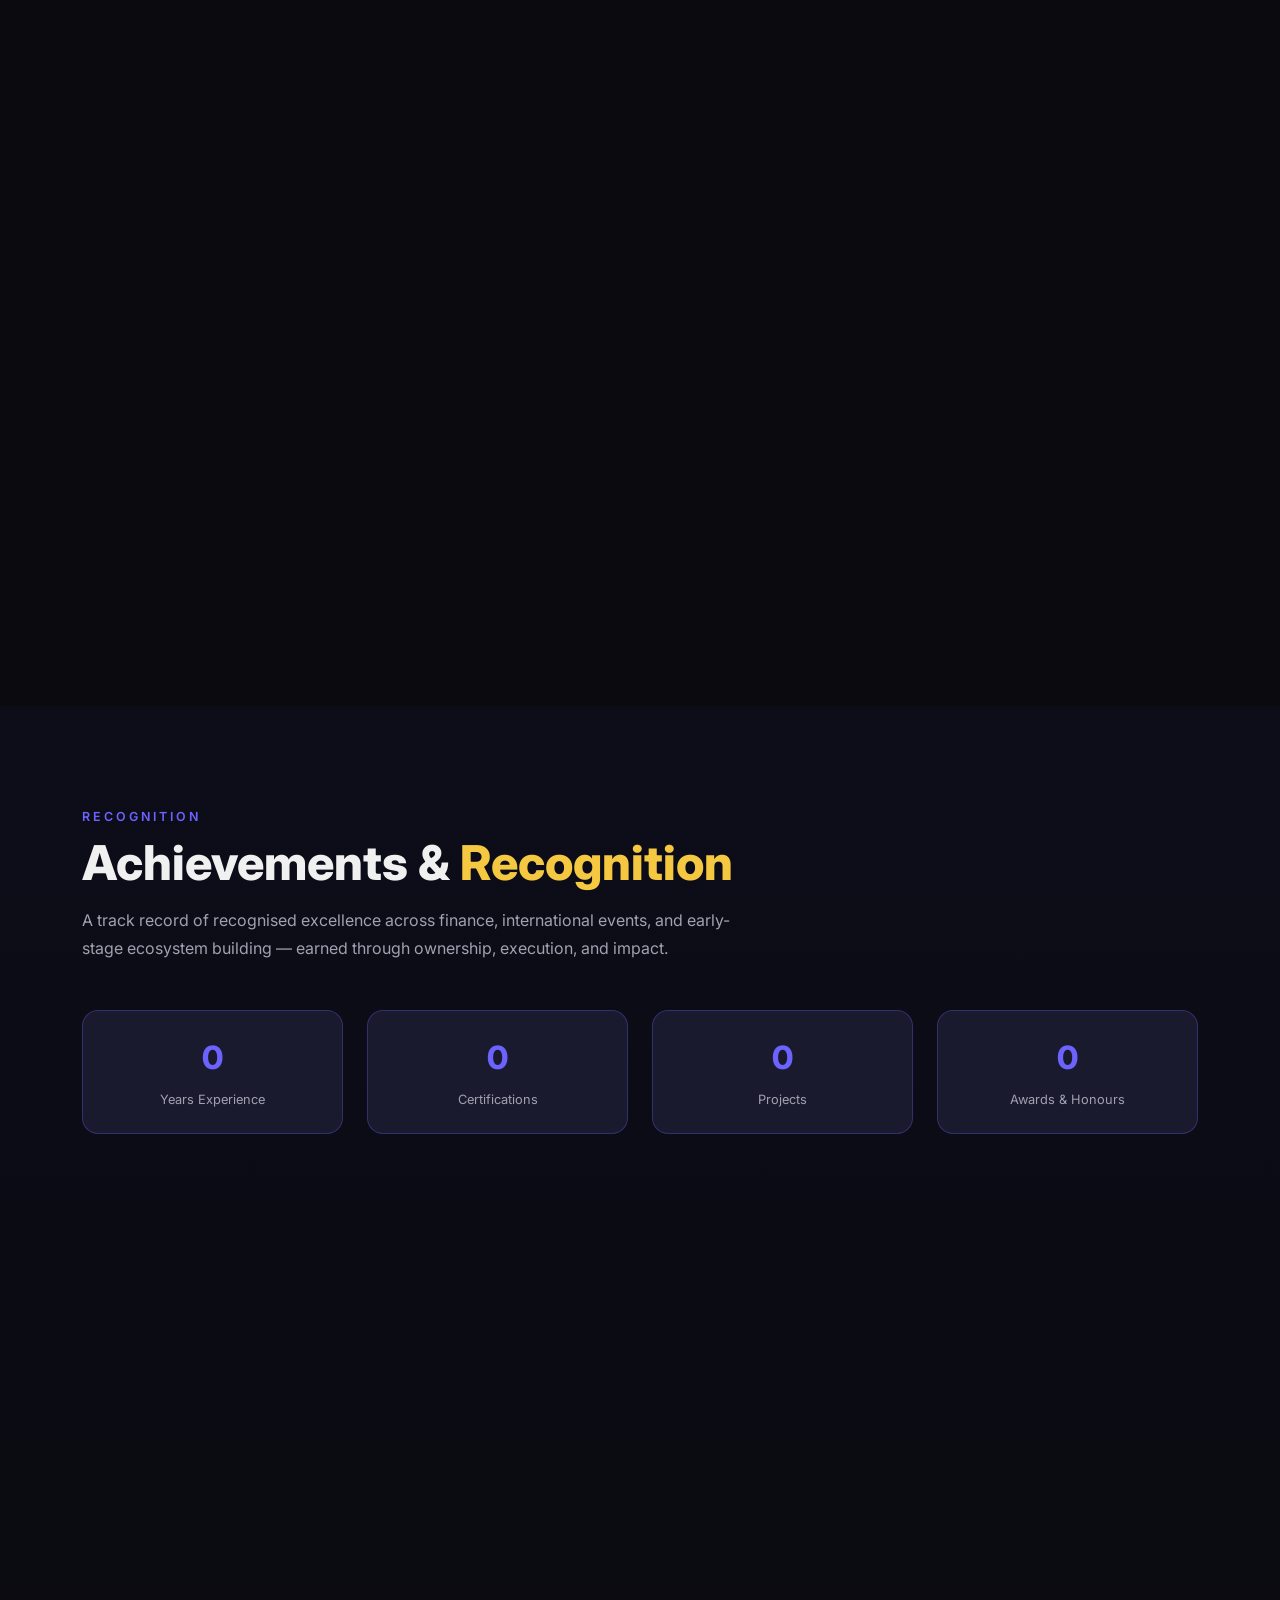
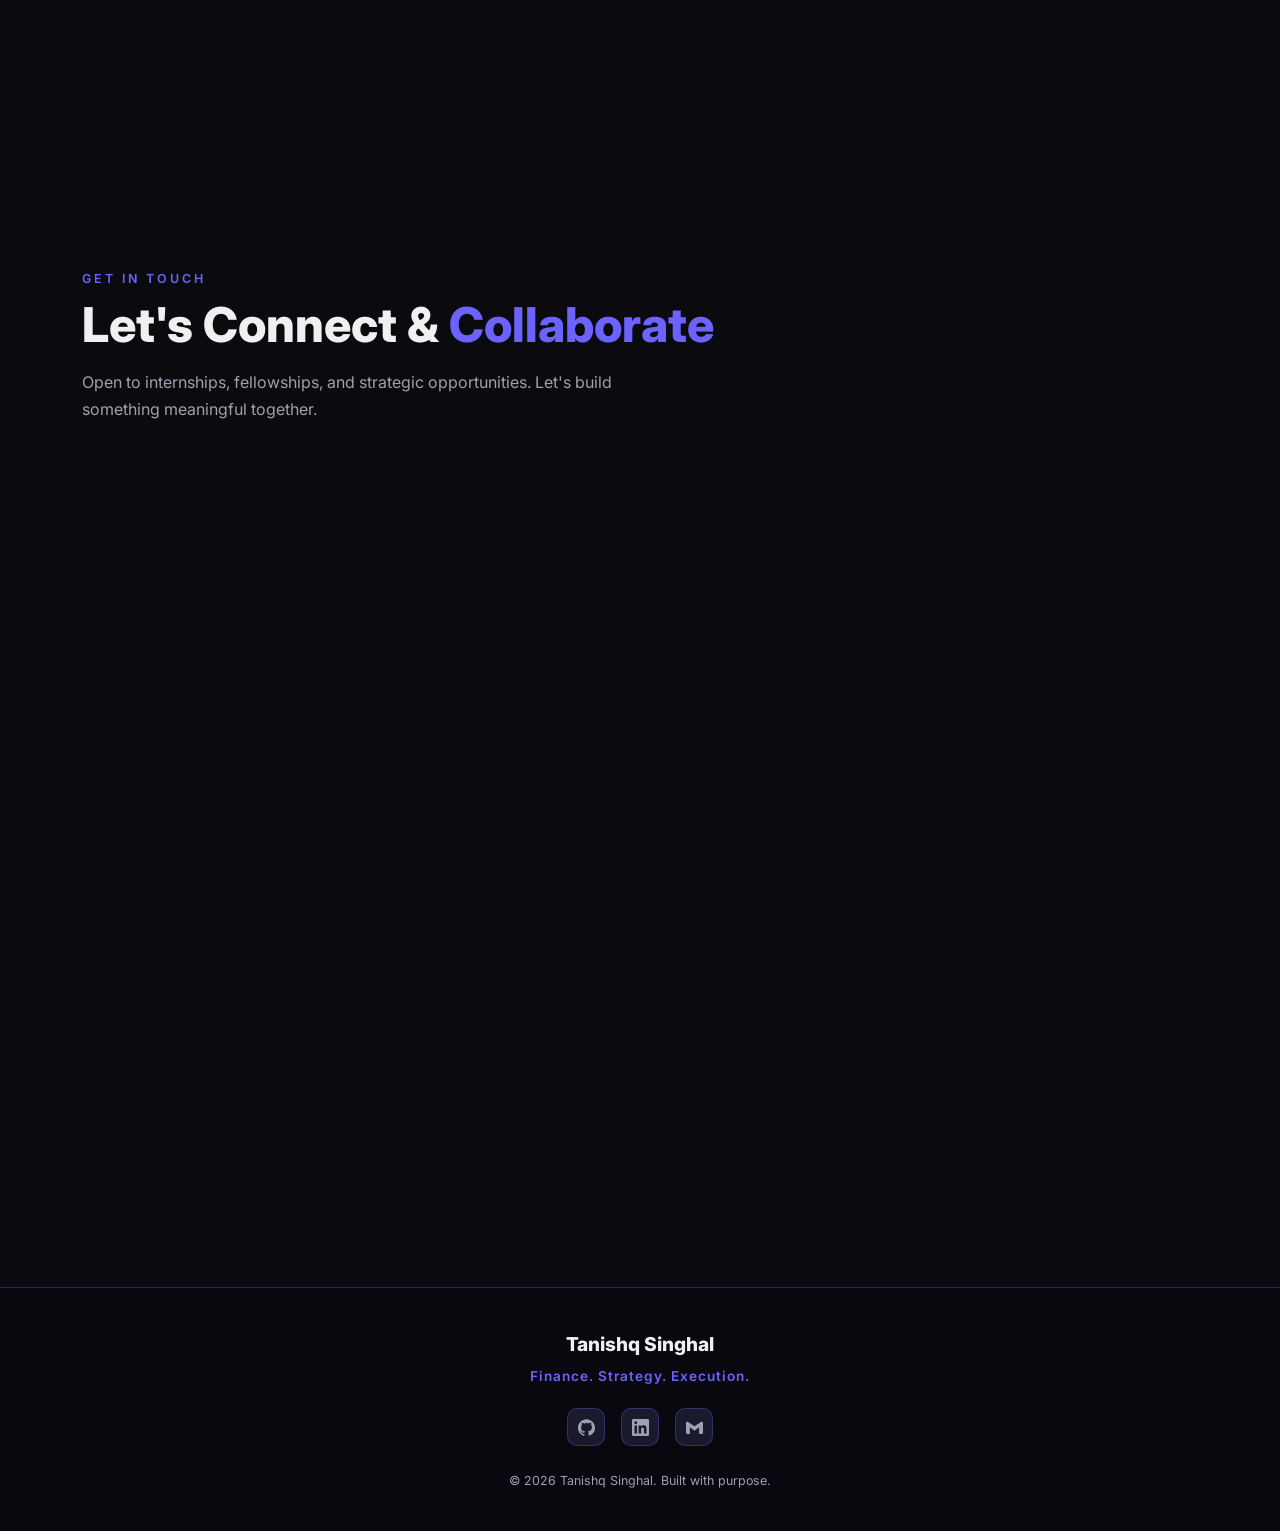
==== commit 01bd93b0: "Enhance navigation with logo and resume download Added a resume download button and updated navigati" ====
--- a/index.html
+++ b/index.html
@@ -71,6 +71,27 @@
       text-shadow: 0 0 18px rgba(108,99,255,0.8);
       text-decoration: none;
     }
+    .nav-logo-img {
+  display: flex;
+  align-items: center;
+  text-decoration: none;
+  flex-shrink: 0;
+}
+.nav-logo-img img {
+  width: 40px;
+  height: 40px;
+  border-radius: 50%;
+  object-fit: cover;
+  object-position: top center;
+  border: 2px solid var(--indigo);
+  box-shadow: 0 0 12px rgba(108,99,255,0.6);
+  transition: transform 0.3s, box-shadow 0.3s, border-color 0.3s;
+}
+.nav-logo-img:hover img {
+  transform: scale(1.08);
+  box-shadow: 0 0 20px rgba(108,99,255,0.9);
+  border-color: var(--gold);
+}
     .nav-links {
       display: flex;
       gap: 0.2rem;
@@ -1310,7 +1331,7 @@
 
 <!-- ════════════════ NAV ════════════════ -->
 <nav id="main-nav">
-  <a href="#home" class="nav-logo">TS</a>
+  <a href="#home" class="nav-logo-img">   <img src="profile.jpg.jpeg" alt="Tanishq Singhal" /> </a>
   <ul class="nav-links" id="nav-links">
     <li><a href="#home"           id="nav-home">Home</a></li>
     <li><a href="#about"          id="nav-about">About</a></li>
@@ -1360,9 +1381,32 @@
       strategy meets real-world impact.
     </p>
     <div class="hero-cta">
-      <a href="#about" class="btn-primary">Learn More About Me</a>
-      <a href="#contact" class="btn-outline">Get In Touch</a>
-    </div>
+  <a href="#about" class="btn-primary">Learn More About Me</a>
+  <a href="#contact" class="btn-outline">Get In Touch</a>
+  <a href="Tanishq_Singhal_Resume.pdf" download="Tanishq_Singhal_Resume.pdf" class="btn-resume">
+    ⬇ Download Resume
+  </a>
+</div>
+    .btn-resume {
+  padding: 0.85rem 2rem;
+  background: transparent;
+  color: var(--gold);
+  font-weight: 600;
+  font-size: 0.92rem;
+  border: 1.5px solid var(--gold);
+  border-radius: 10px;
+  cursor: pointer;
+  text-decoration: none;
+  transition: transform 0.2s, box-shadow 0.2s, background 0.2s, color 0.2s;
+  display: inline-block;
+  letter-spacing: 0.3px;
+}
+.btn-resume:hover {
+  background: var(--gold);
+  color: #0a0a0f;
+  transform: translateY(-3px);
+  box-shadow: 0 10px 30px rgba(245,200,66,0.4);
+}
     <div class="hero-socials">
       <a href="https://github.com" target="_blank" rel="noopener" class="social-icon" aria-label="GitHub">
         <svg viewBox="0 0 24 24"><path d="M12 .297c-6.63 0-12 5.373-12 12 0 5.303 3.438 9.8 8.205 11.385.6.113.82-.258.82-.577 0-.285-.01-1.04-.015-2.04-3.338.724-4.042-1.61-4.042-1.61-.546-1.387-1.333-1.756-1.333-1.756-1.089-.745.083-.729.083-.729 1.205.084 1.839 1.237 1.839 1.237 1.07 1.834 2.807 1.304 3.492.997.107-.775.418-1.305.762-1.604-2.665-.305-5.467-1.334-5.467-5.931 0-1.311.469-2.381 1.236-3.221-.124-.303-.535-1.524.117-3.176 0 0 1.008-.322 3.301 1.23A11.509 11.509 0 0112 5.803c1.02.005 2.047.138 3.006.404 2.291-1.552 3.297-1.23 3.297-1.23.653 1.653.242 2.874.118 3.176.77.84 1.235 1.911 1.235 3.221 0 4.609-2.807 5.624-5.479 5.929.43.372.823 1.102.823 2.222 0 1.606-.015 2.896-.015 3.286 0 .315.21.69.825.57C20.565 22.092 24 17.592 24 12.297c0-6.627-5.373-12-12-12"/></svg>
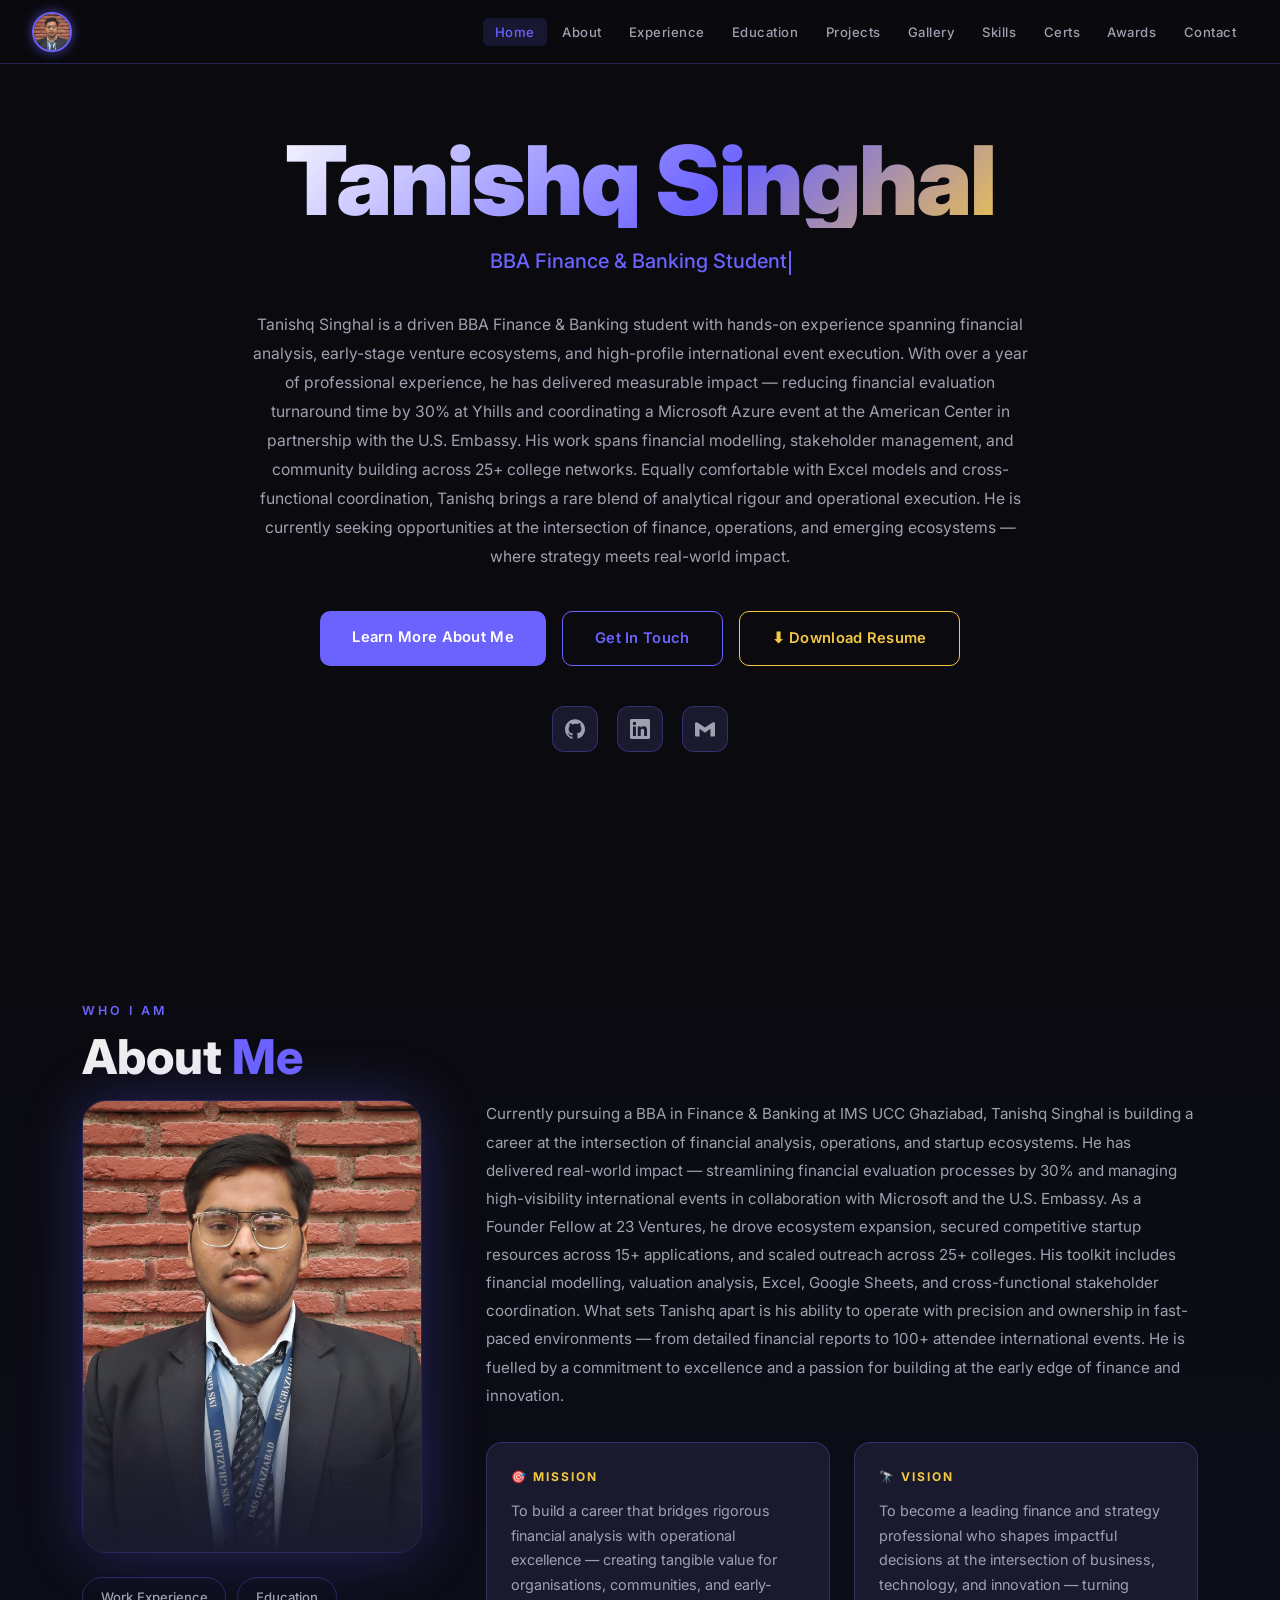
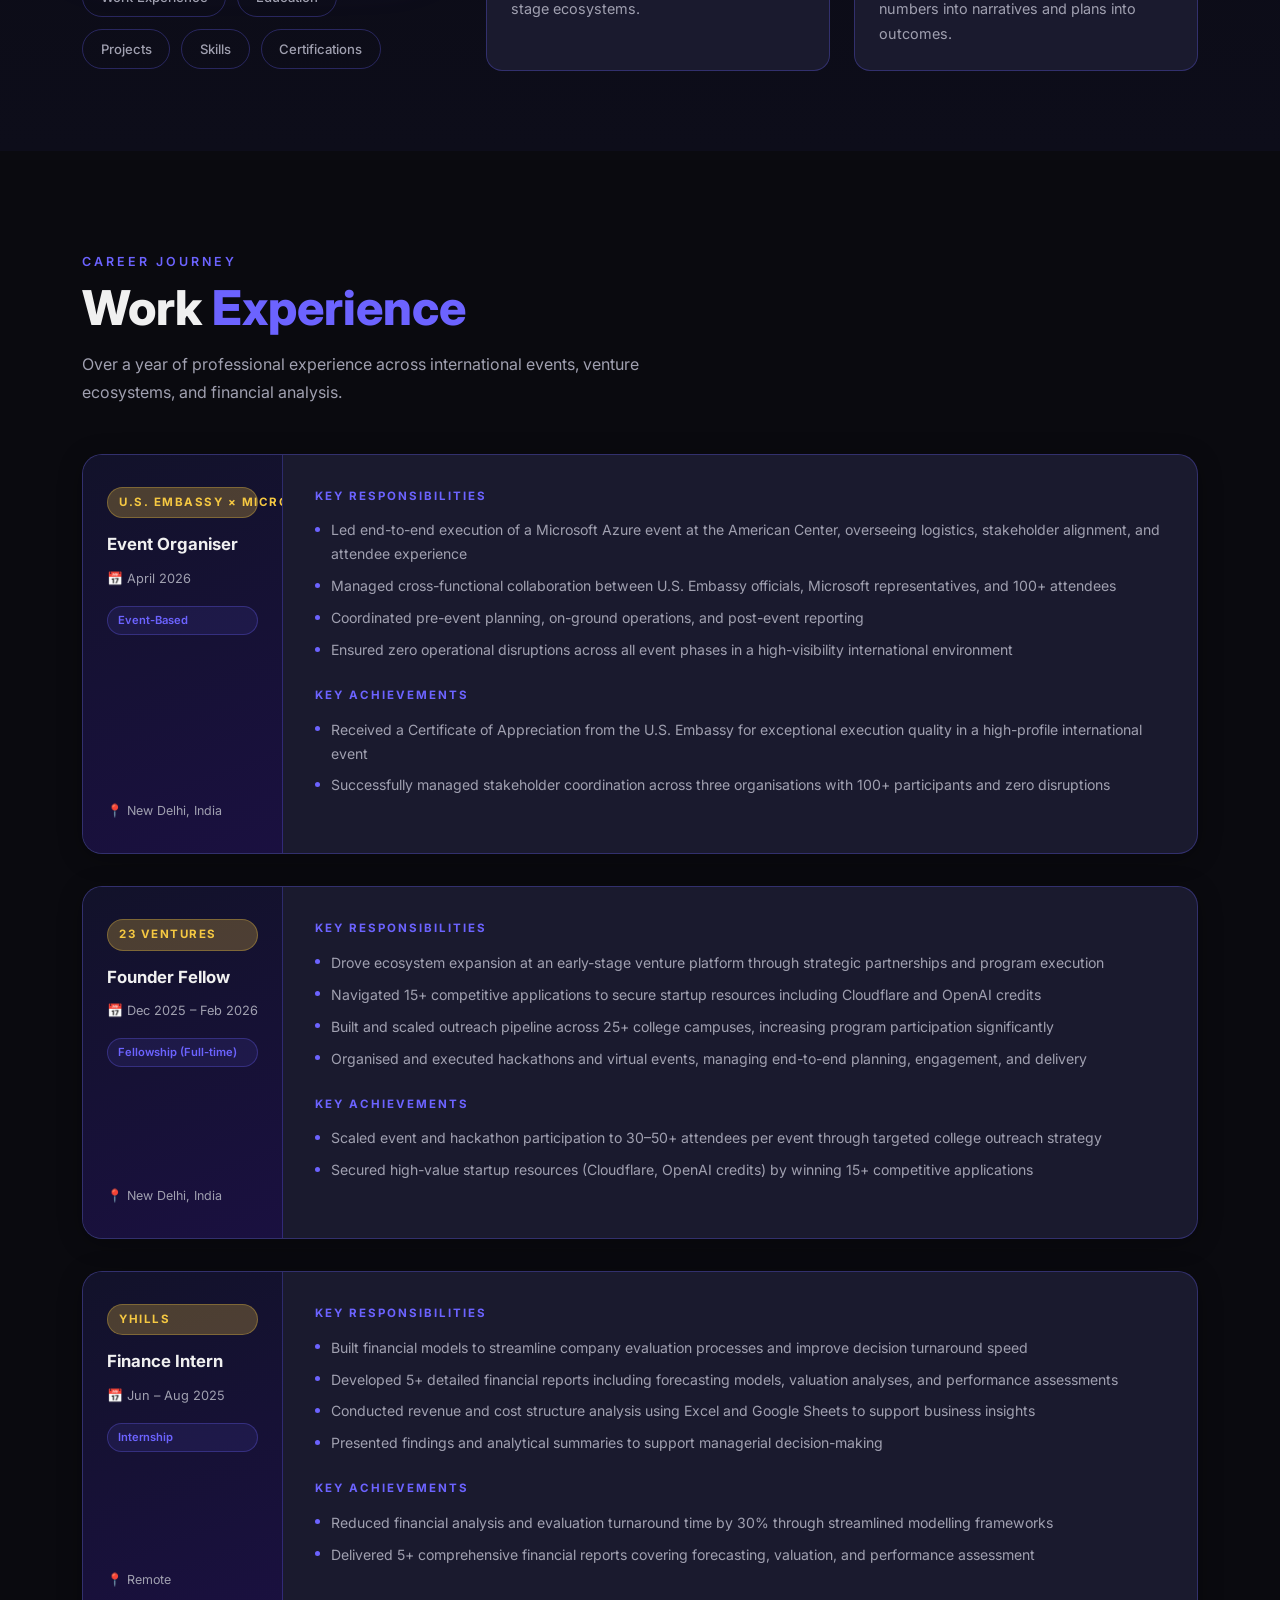
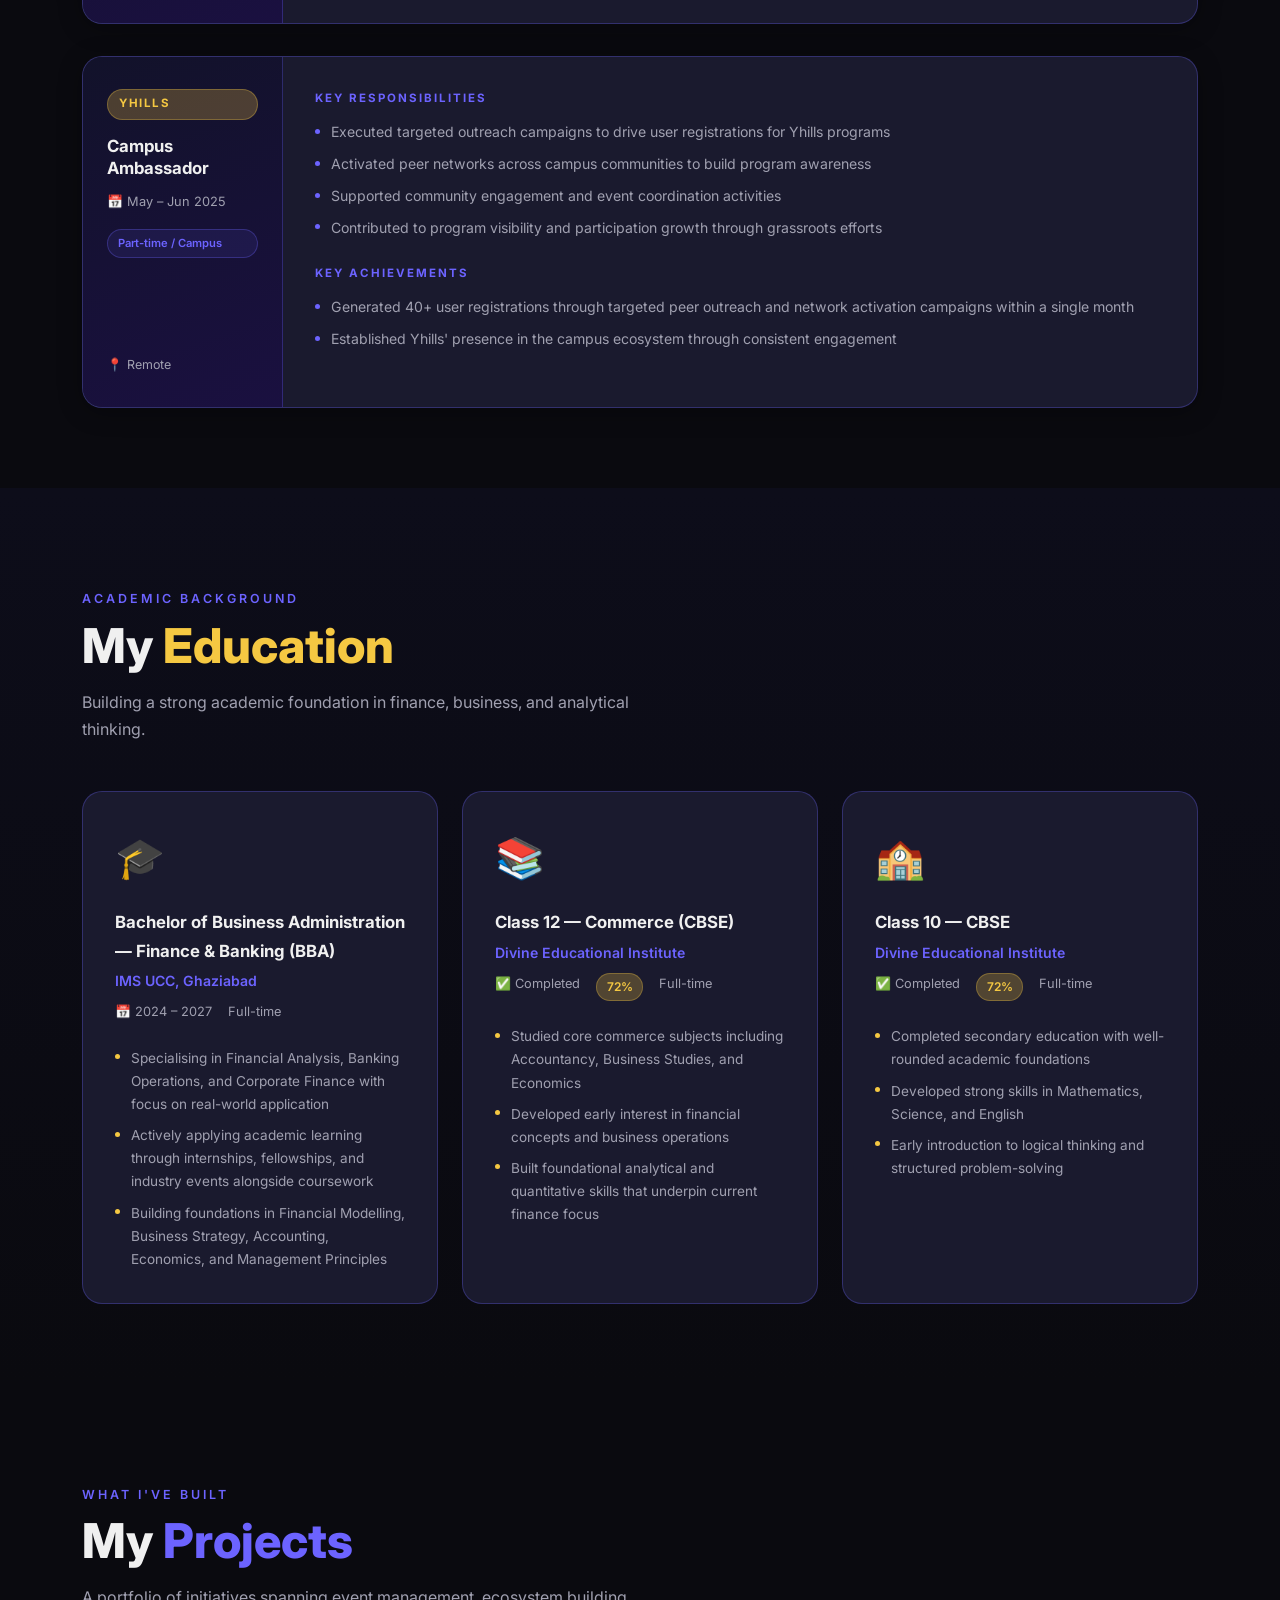
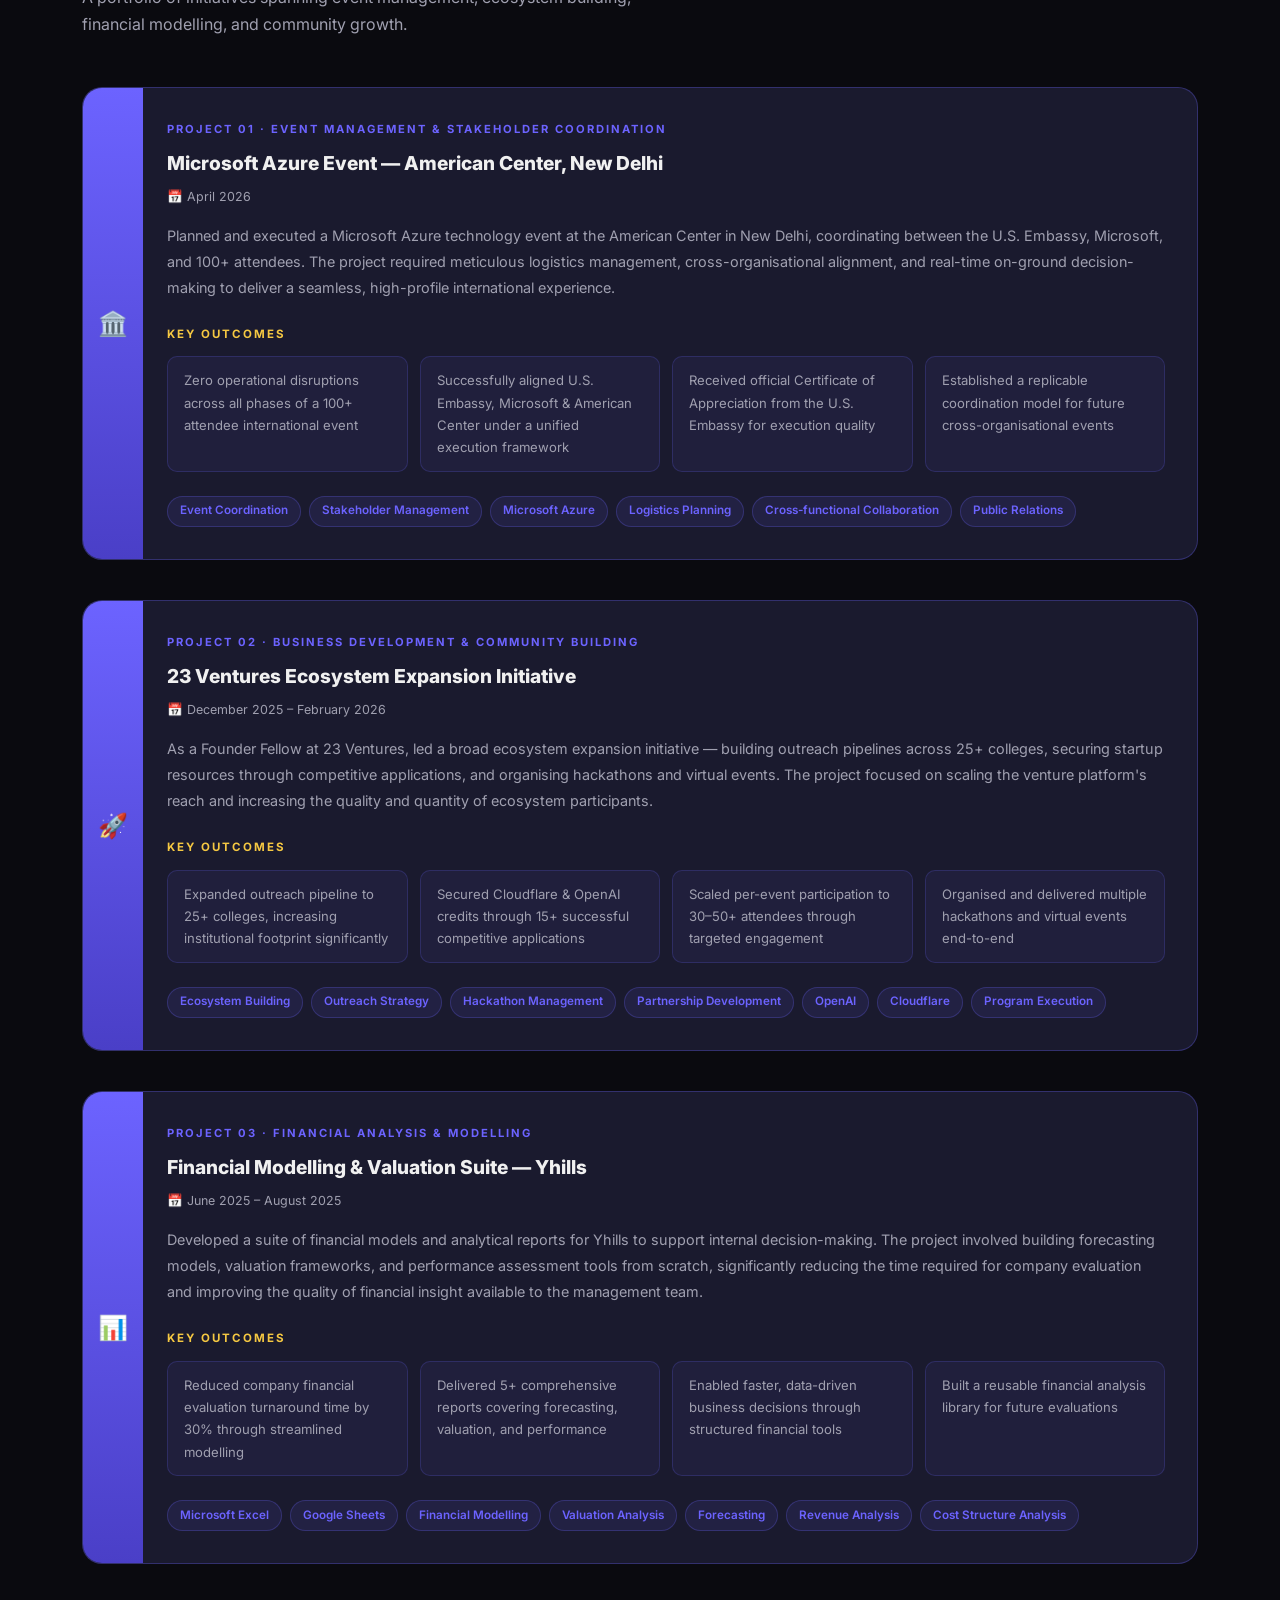
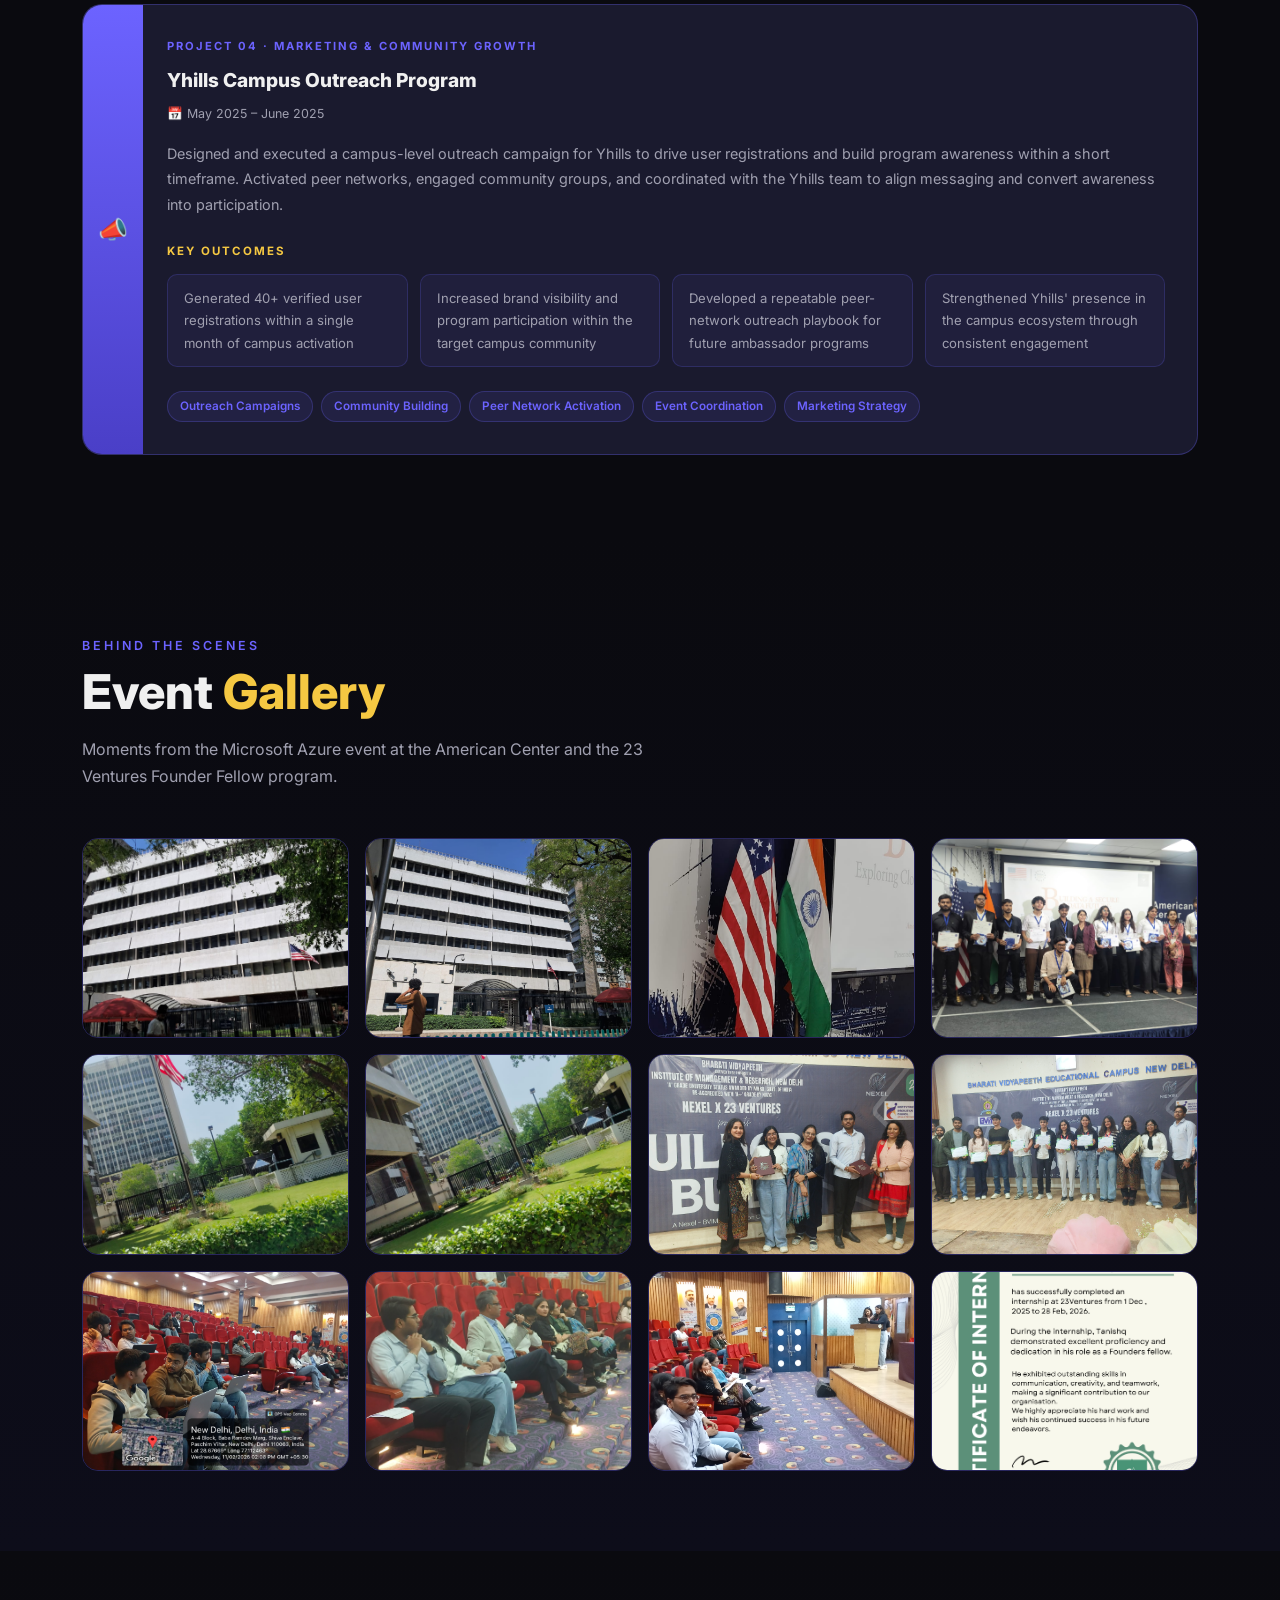
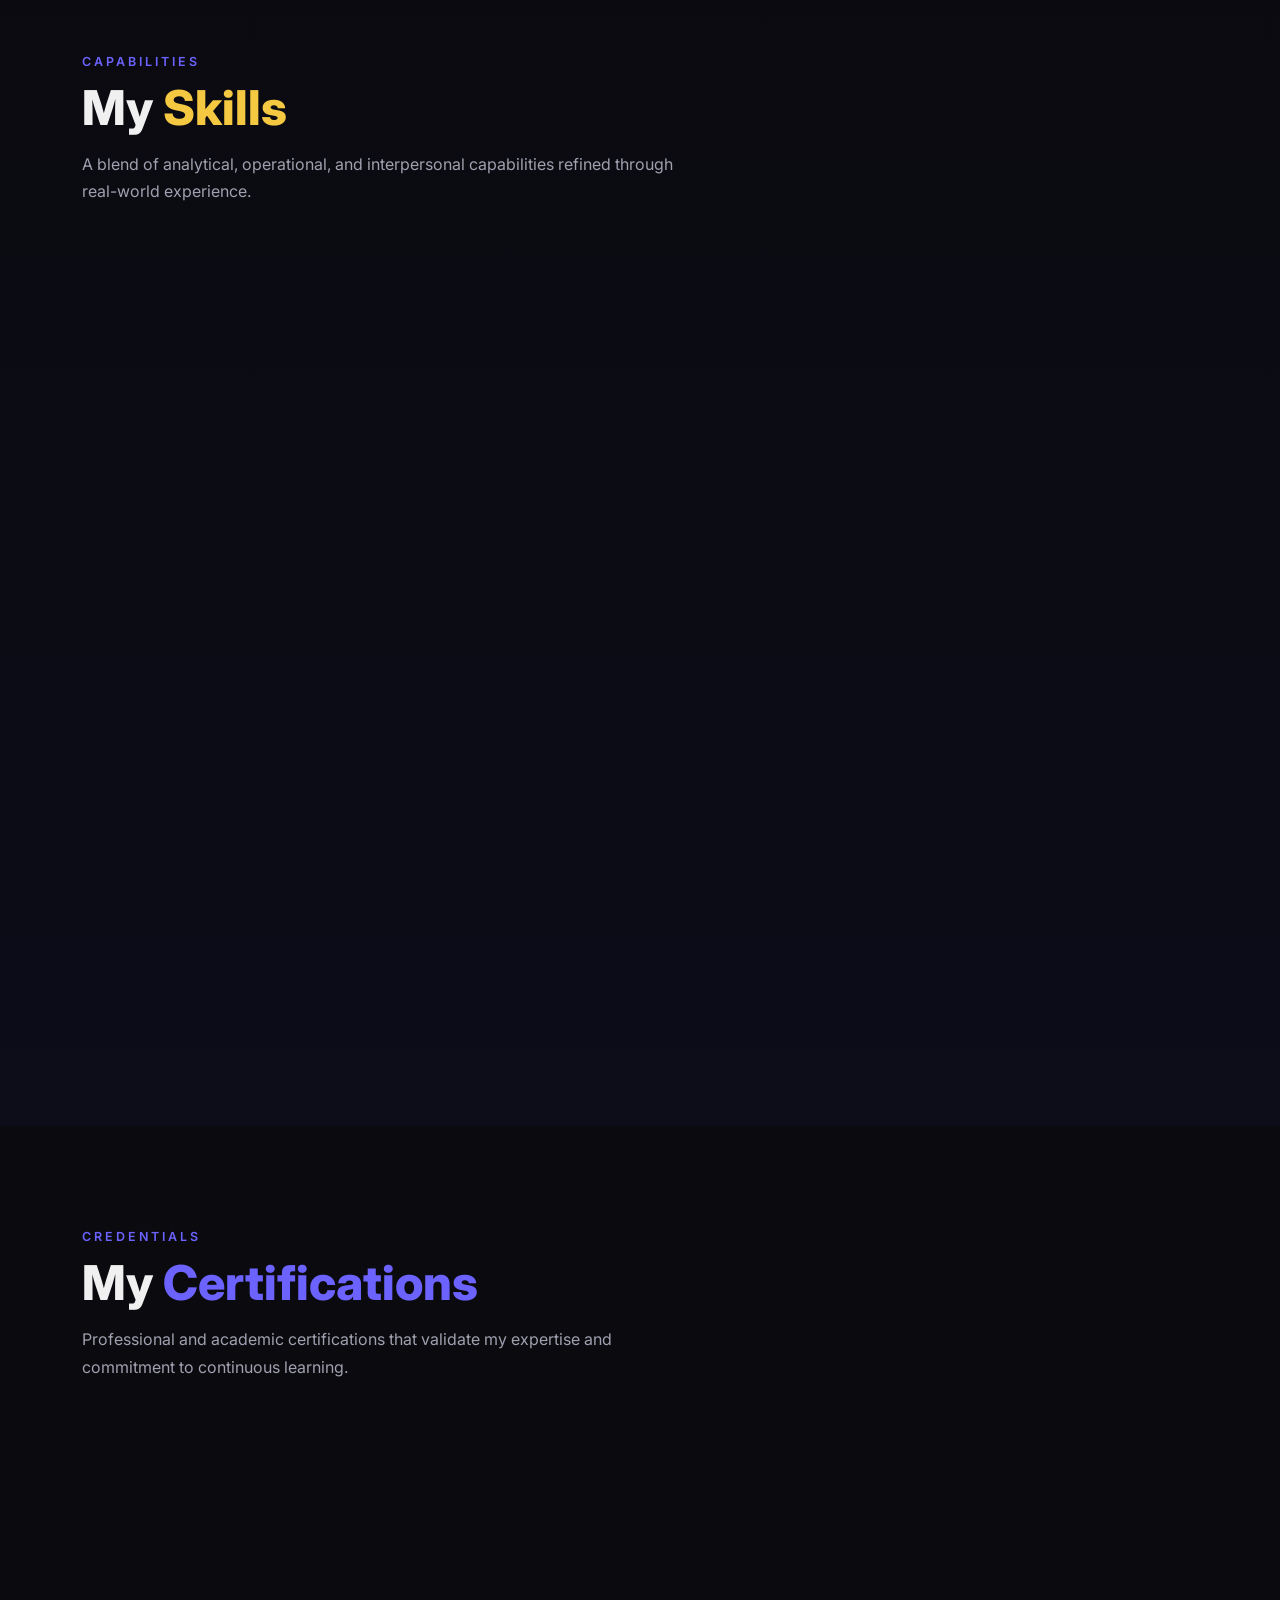
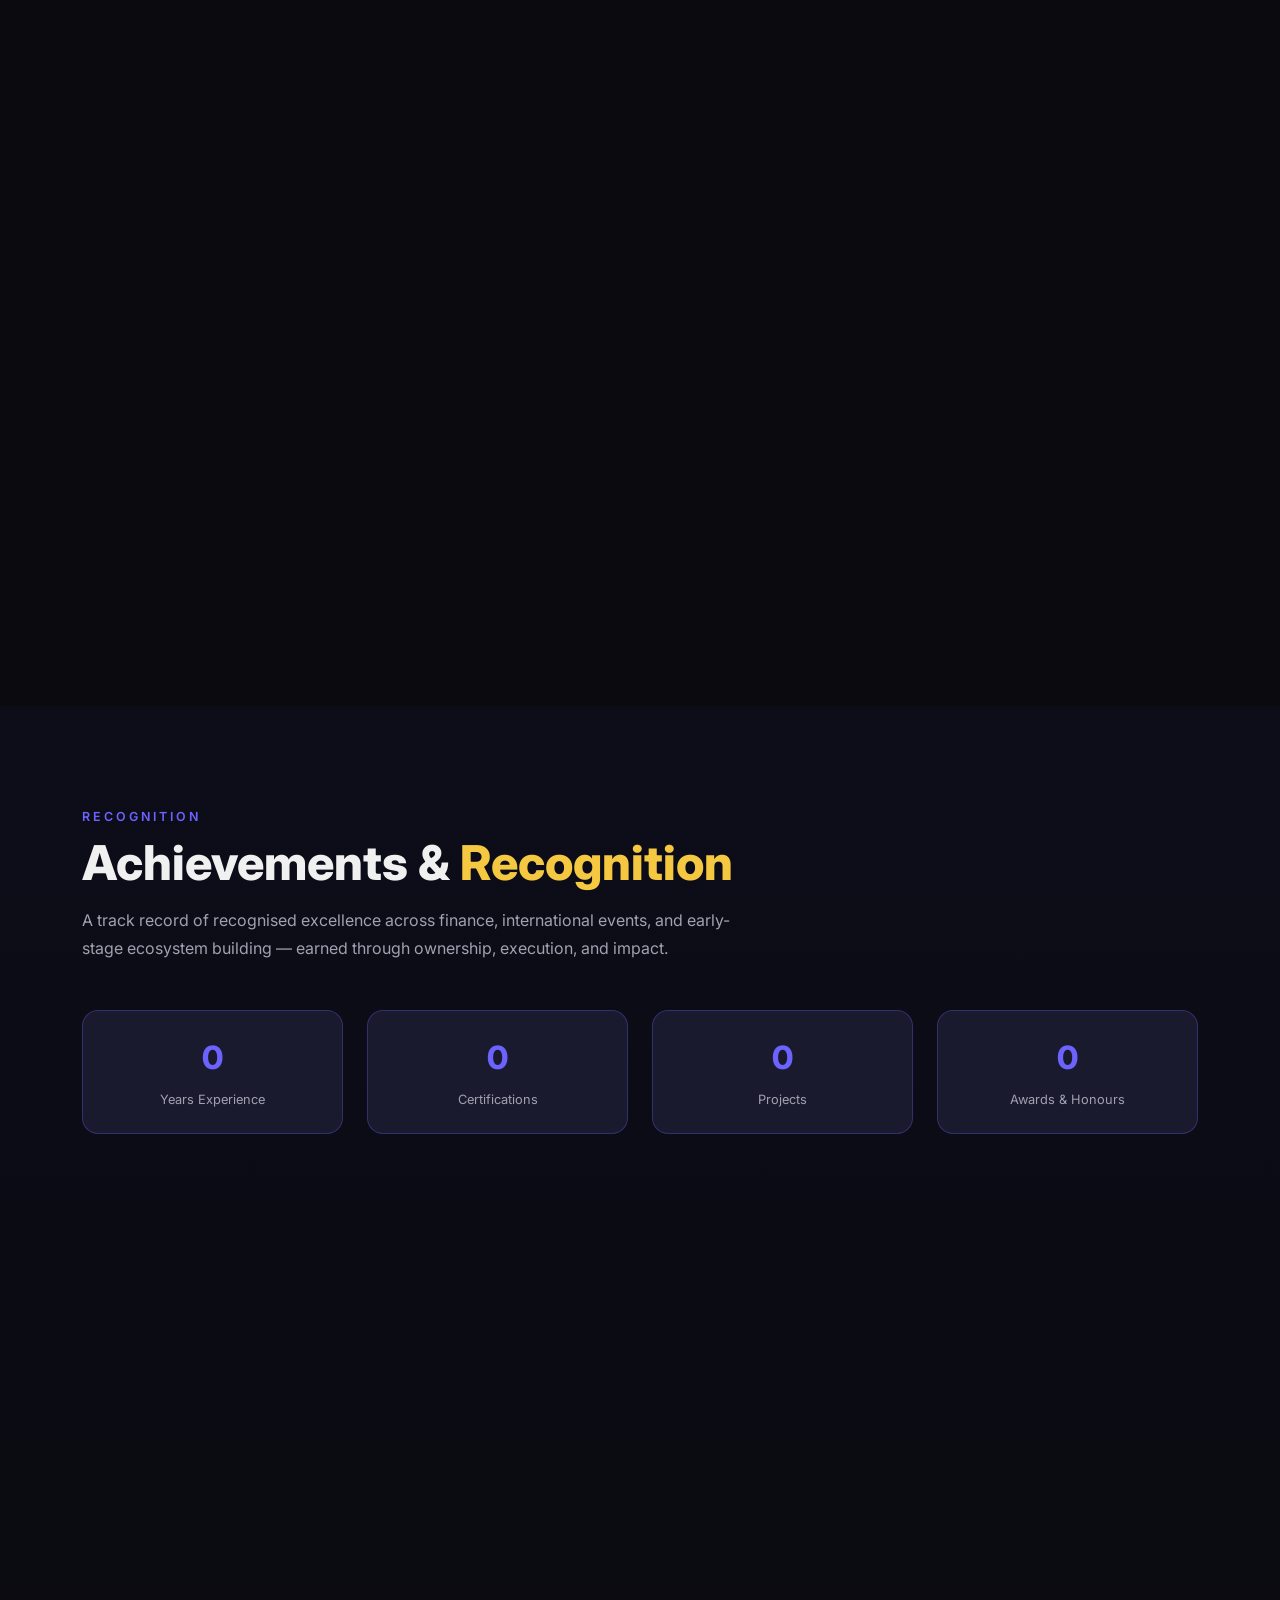
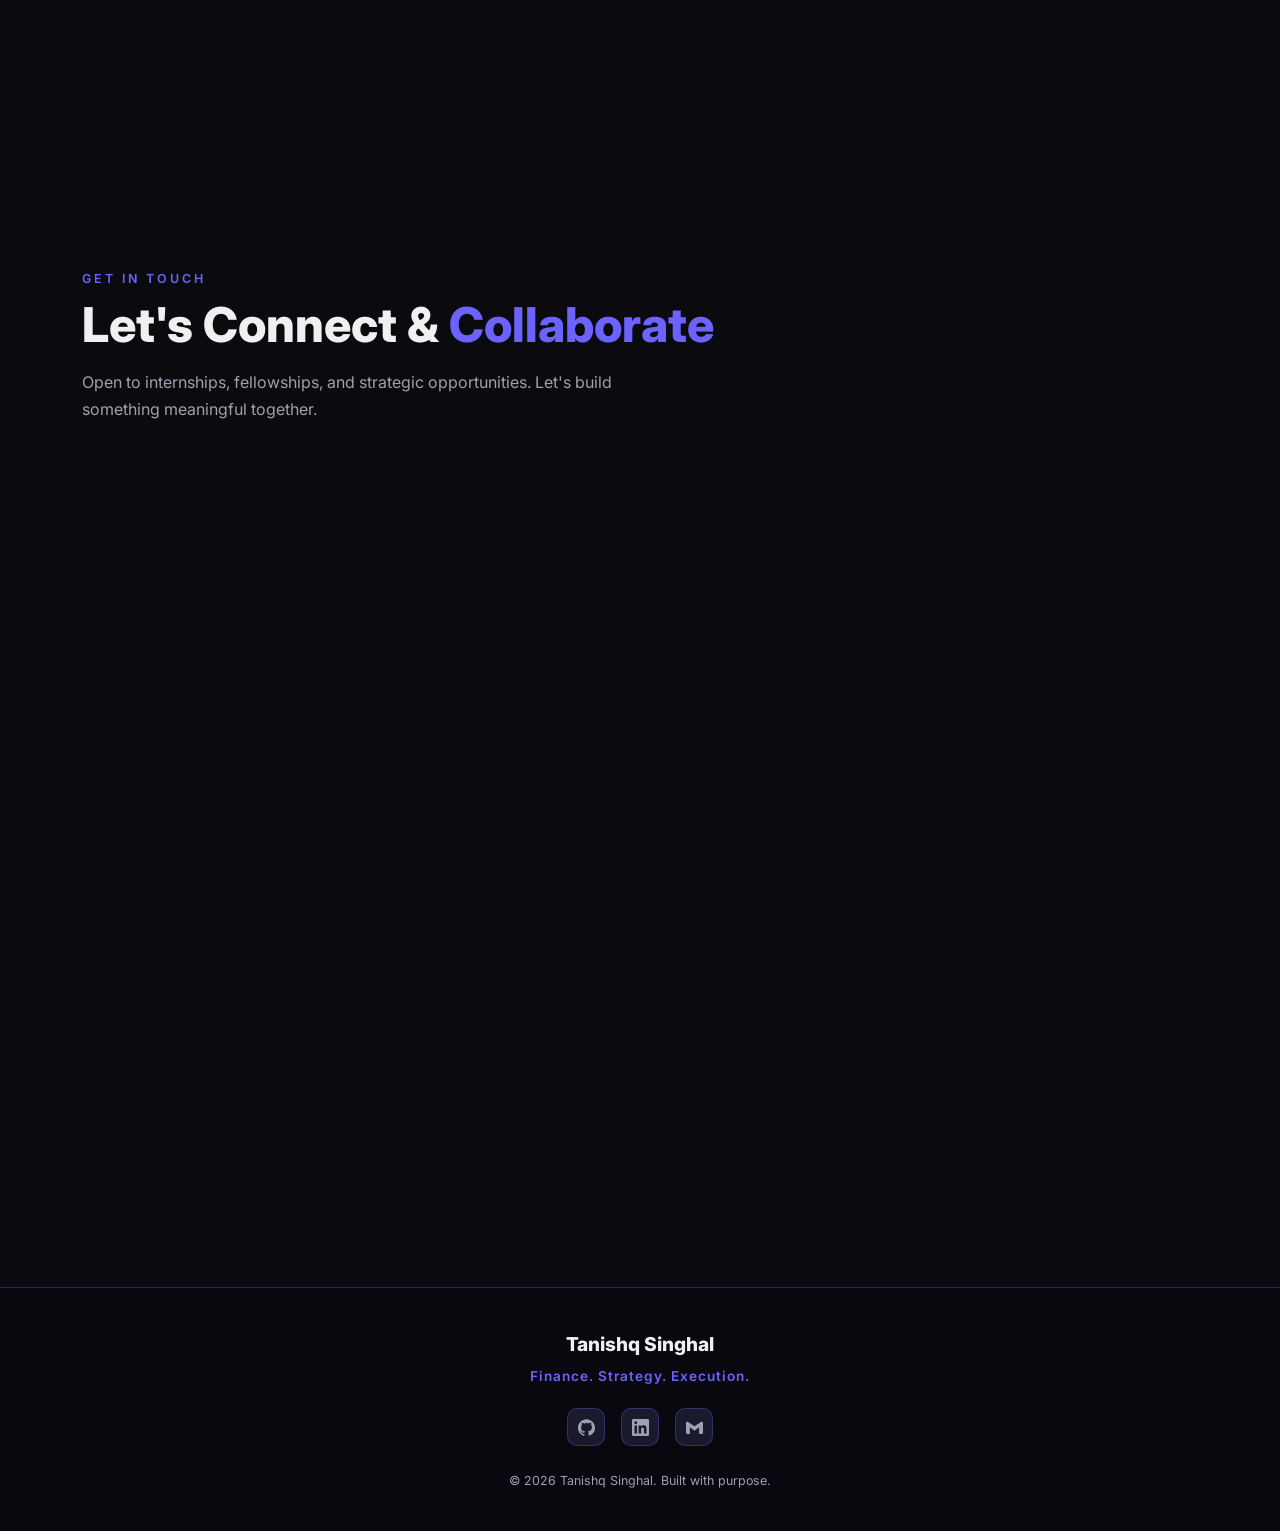
==== commit 4b51883d: "Update index.html" ====
--- a/index.html
+++ b/index.html
@@ -223,6 +223,27 @@
       opacity: 0;
       animation: fadeSlideUp 0.8s 1.5s forwards;
     }
+    /* This should be inside <style> in <head>, NOT in <body> */
+.btn-resume {
+  padding: 0.85rem 2rem;
+  background: transparent;
+  color: var(--gold);
+  font-weight: 600;
+  font-size: 0.92rem;
+  border: 1.5px solid var(--gold);
+  border-radius: 10px;
+  cursor: pointer;
+  text-decoration: none;
+  transition: transform 0.2s, box-shadow 0.2s, background 0.2s, color 0.2s;
+  display: inline-block;
+  letter-spacing: 0.3px;
+}
+.btn-resume:hover {
+  background: var(--gold);
+  color: #0a0a0f;
+  transform: translateY(-3px);
+  box-shadow: 0 10px 30px rgba(245,200,66,0.4);
+}
     .btn-primary {
       padding: 0.85rem 2rem;
       background: var(--indigo);
@@ -1387,26 +1408,6 @@
     ⬇ Download Resume
   </a>
 </div>
-    .btn-resume {
-  padding: 0.85rem 2rem;
-  background: transparent;
-  color: var(--gold);
-  font-weight: 600;
-  font-size: 0.92rem;
-  border: 1.5px solid var(--gold);
-  border-radius: 10px;
-  cursor: pointer;
-  text-decoration: none;
-  transition: transform 0.2s, box-shadow 0.2s, background 0.2s, color 0.2s;
-  display: inline-block;
-  letter-spacing: 0.3px;
-}
-.btn-resume:hover {
-  background: var(--gold);
-  color: #0a0a0f;
-  transform: translateY(-3px);
-  box-shadow: 0 10px 30px rgba(245,200,66,0.4);
-}
     <div class="hero-socials">
       <a href="https://github.com" target="_blank" rel="noopener" class="social-icon" aria-label="GitHub">
         <svg viewBox="0 0 24 24"><path d="M12 .297c-6.63 0-12 5.373-12 12 0 5.303 3.438 9.8 8.205 11.385.6.113.82-.258.82-.577 0-.285-.01-1.04-.015-2.04-3.338.724-4.042-1.61-4.042-1.61-.546-1.387-1.333-1.756-1.333-1.756-1.089-.745.083-.729.083-.729 1.205.084 1.839 1.237 1.839 1.237 1.07 1.834 2.807 1.304 3.492.997.107-.775.418-1.305.762-1.604-2.665-.305-5.467-1.334-5.467-5.931 0-1.311.469-2.381 1.236-3.221-.124-.303-.535-1.524.117-3.176 0 0 1.008-.322 3.301 1.23A11.509 11.509 0 0112 5.803c1.02.005 2.047.138 3.006.404 2.291-1.552 3.297-1.23 3.297-1.23.653 1.653.242 2.874.118 3.176.77.84 1.235 1.911 1.235 3.221 0 4.609-2.807 5.624-5.479 5.929.43.372.823 1.102.823 2.222 0 1.606-.015 2.896-.015 3.286 0 .315.21.69.825.57C20.565 22.092 24 17.592 24 12.297c0-6.627-5.373-12-12-12"/></svg>
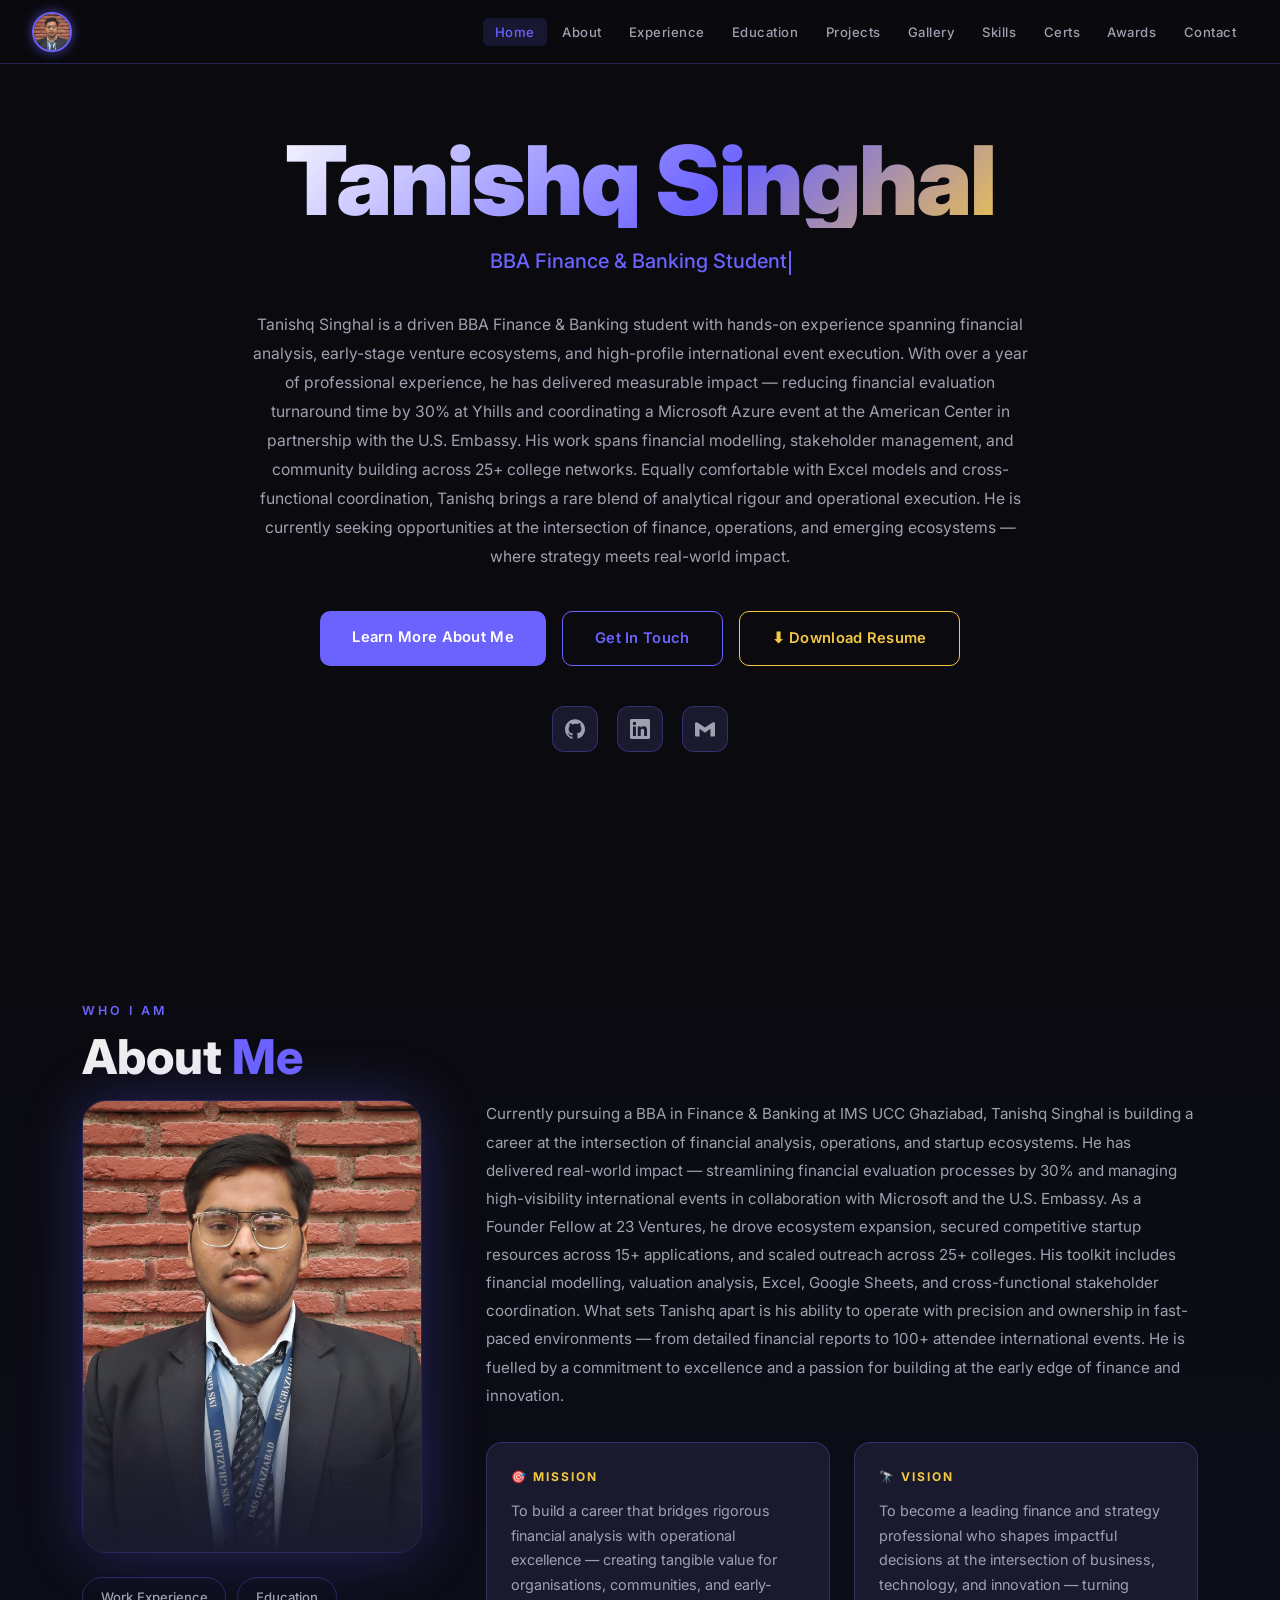
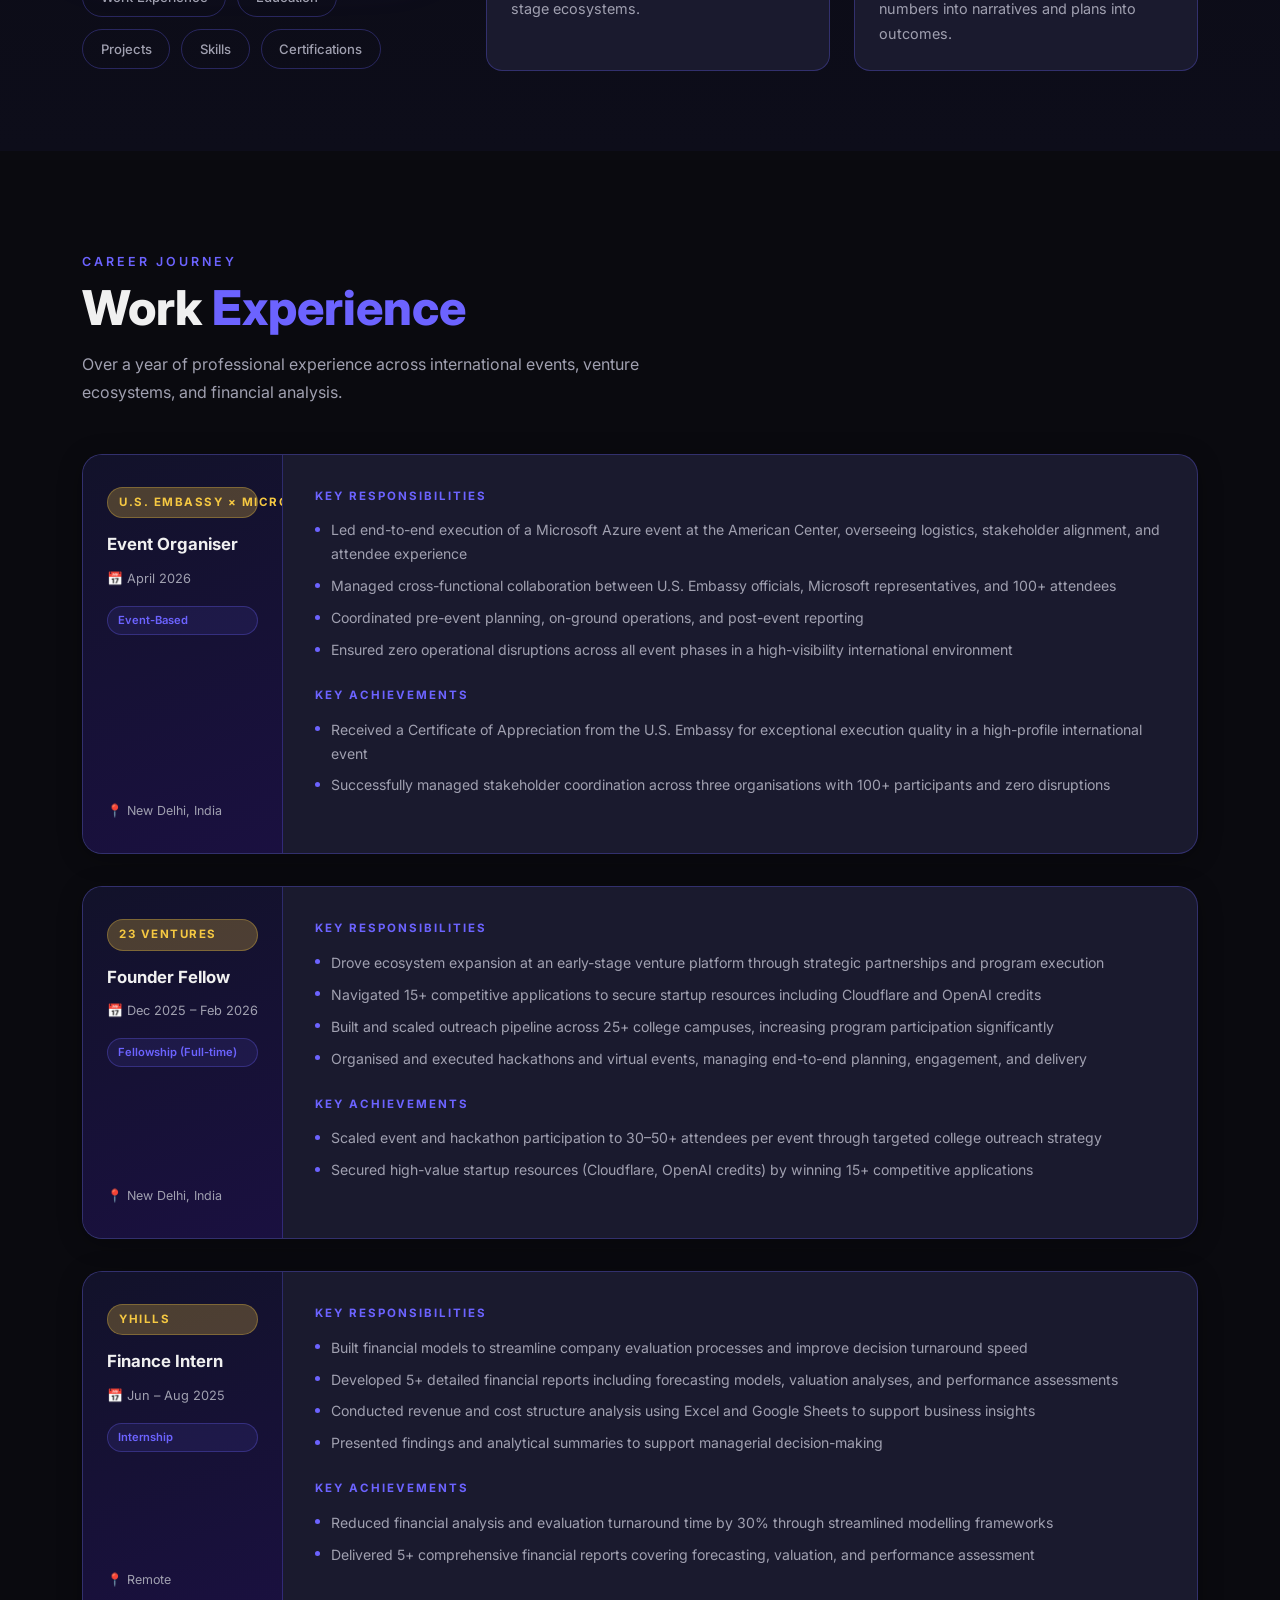
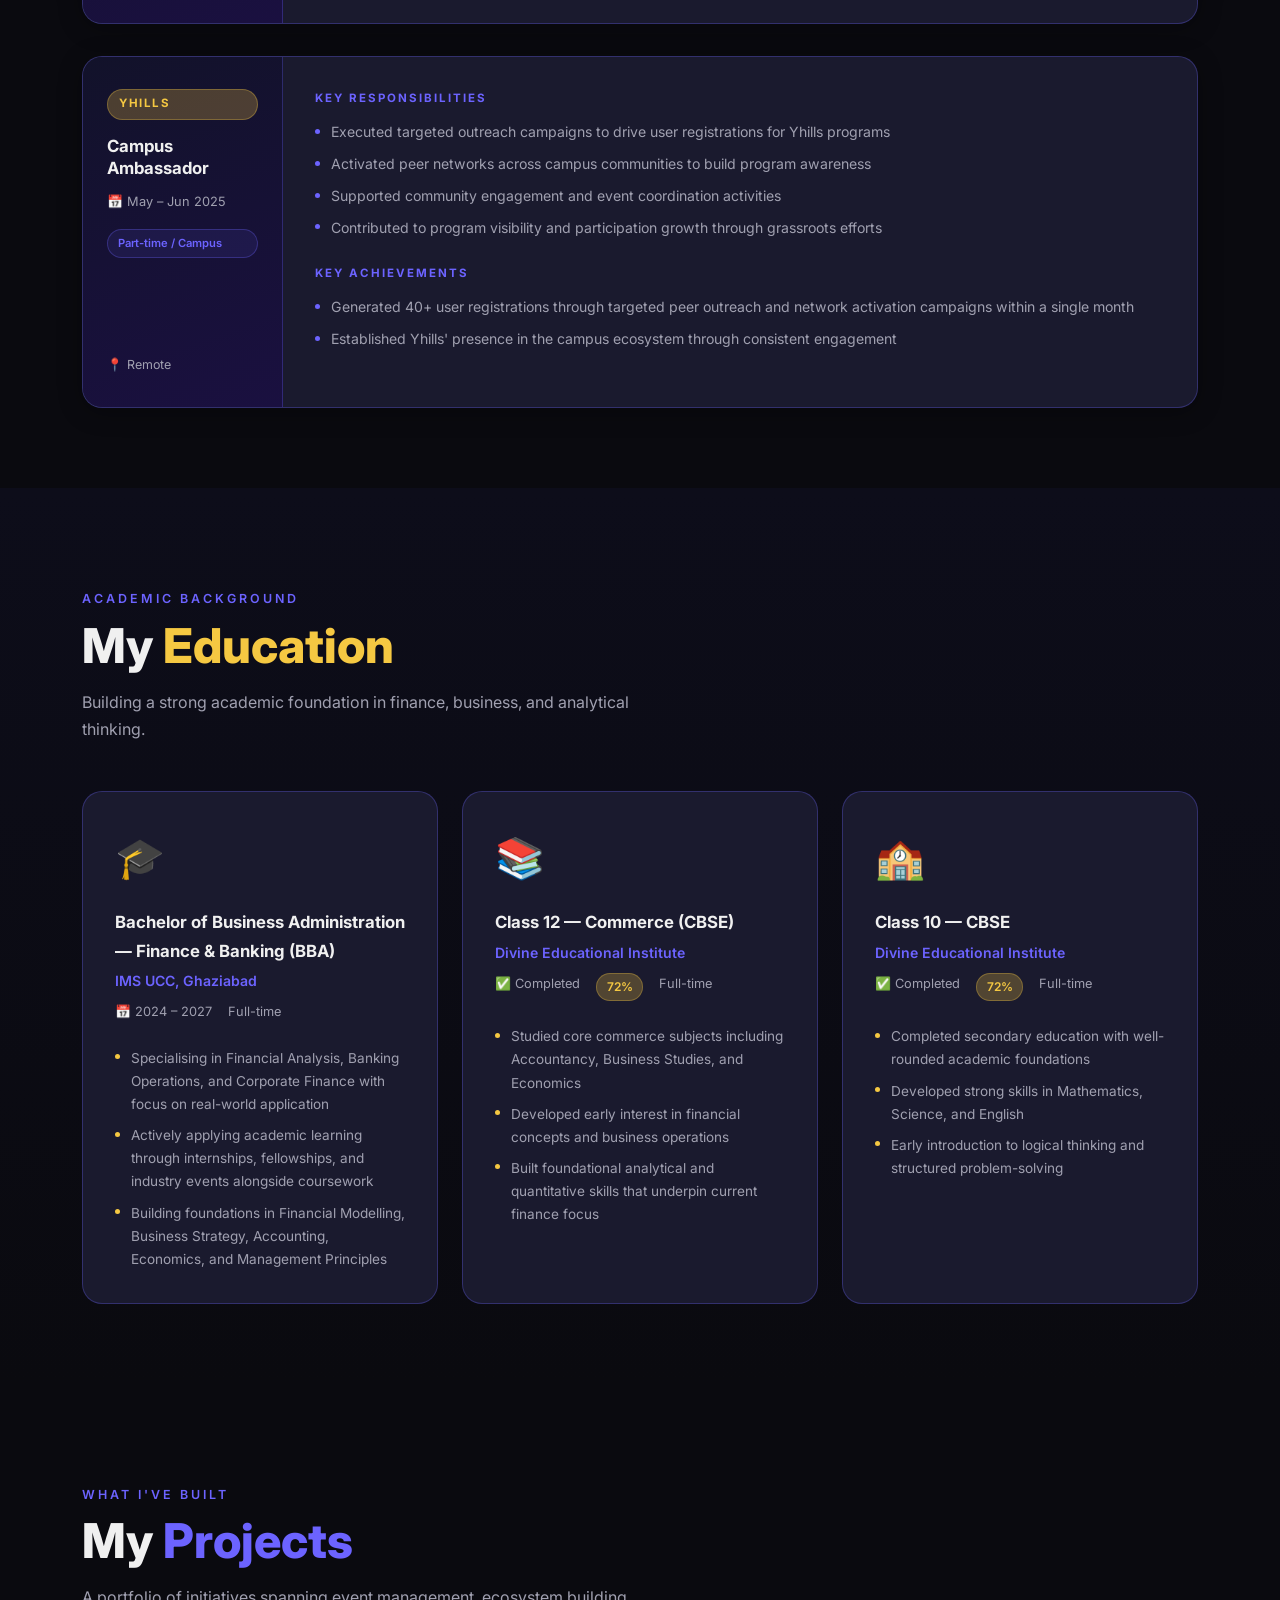
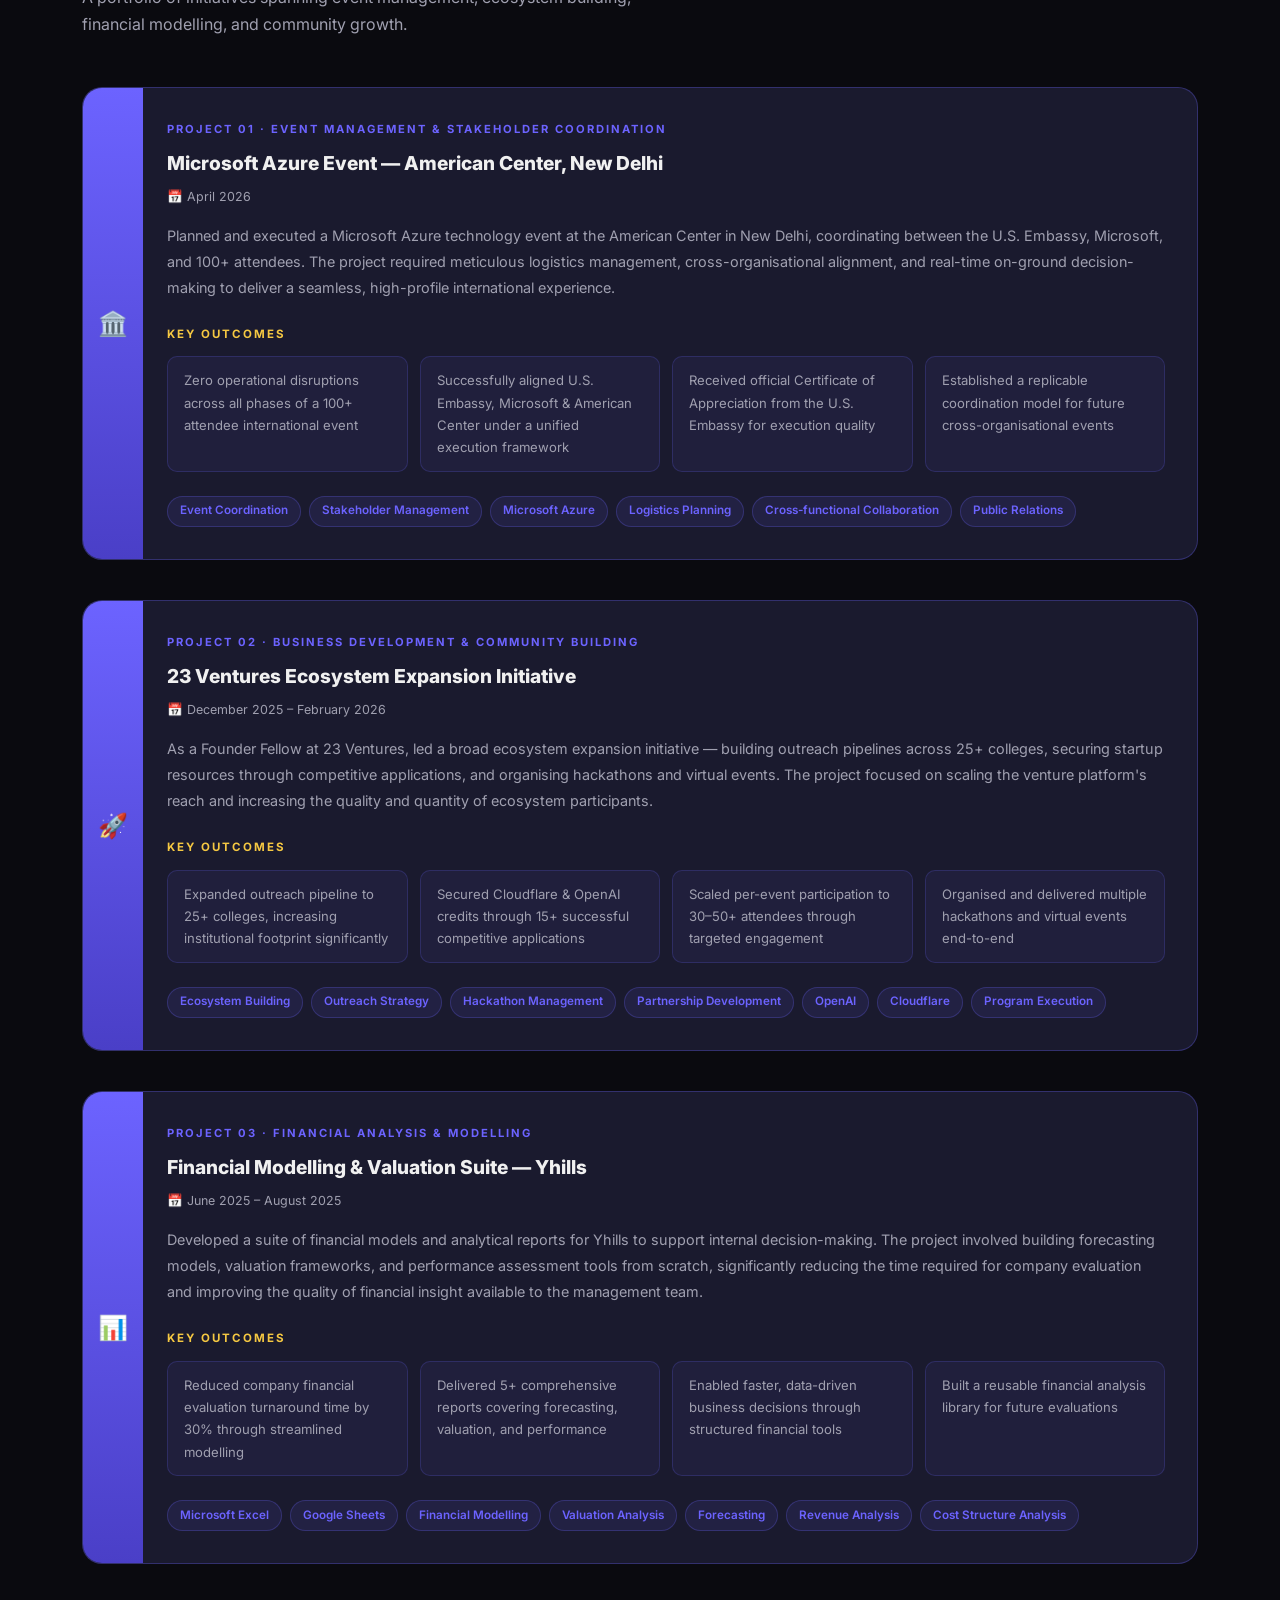
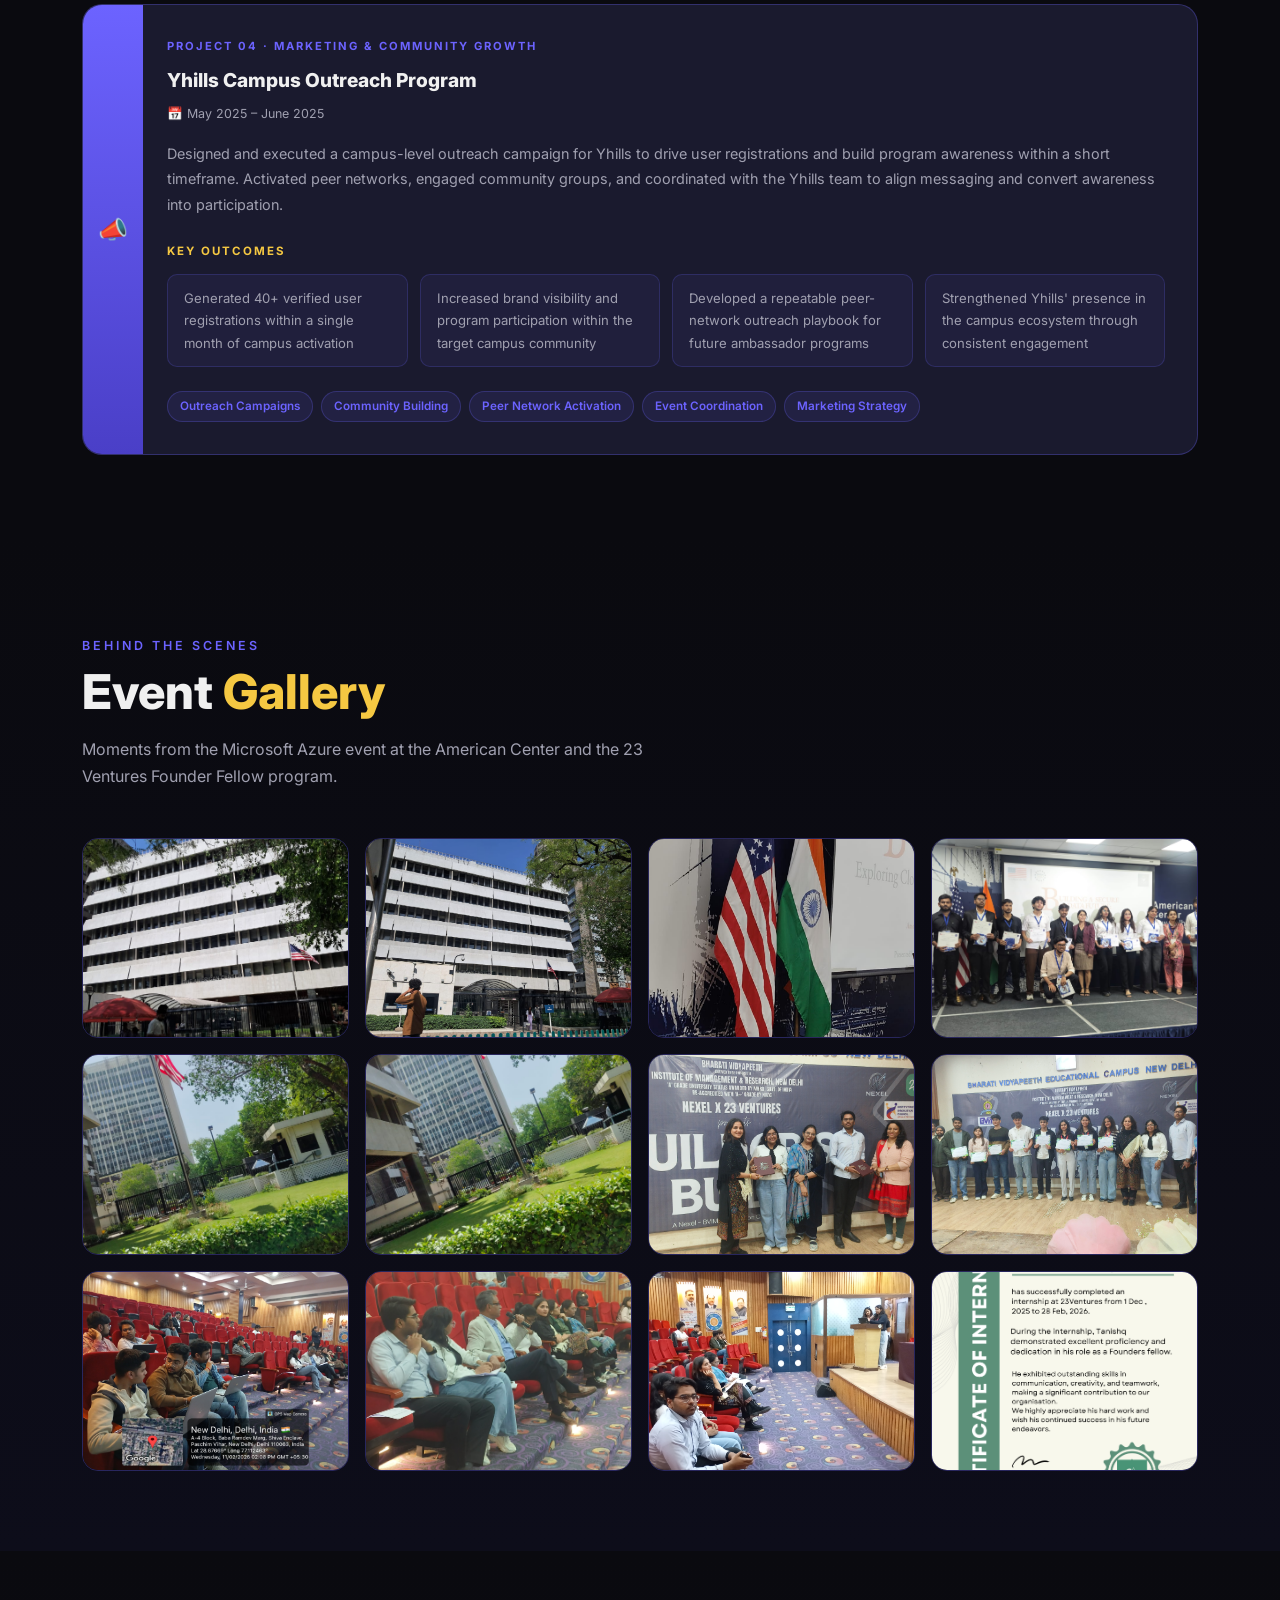
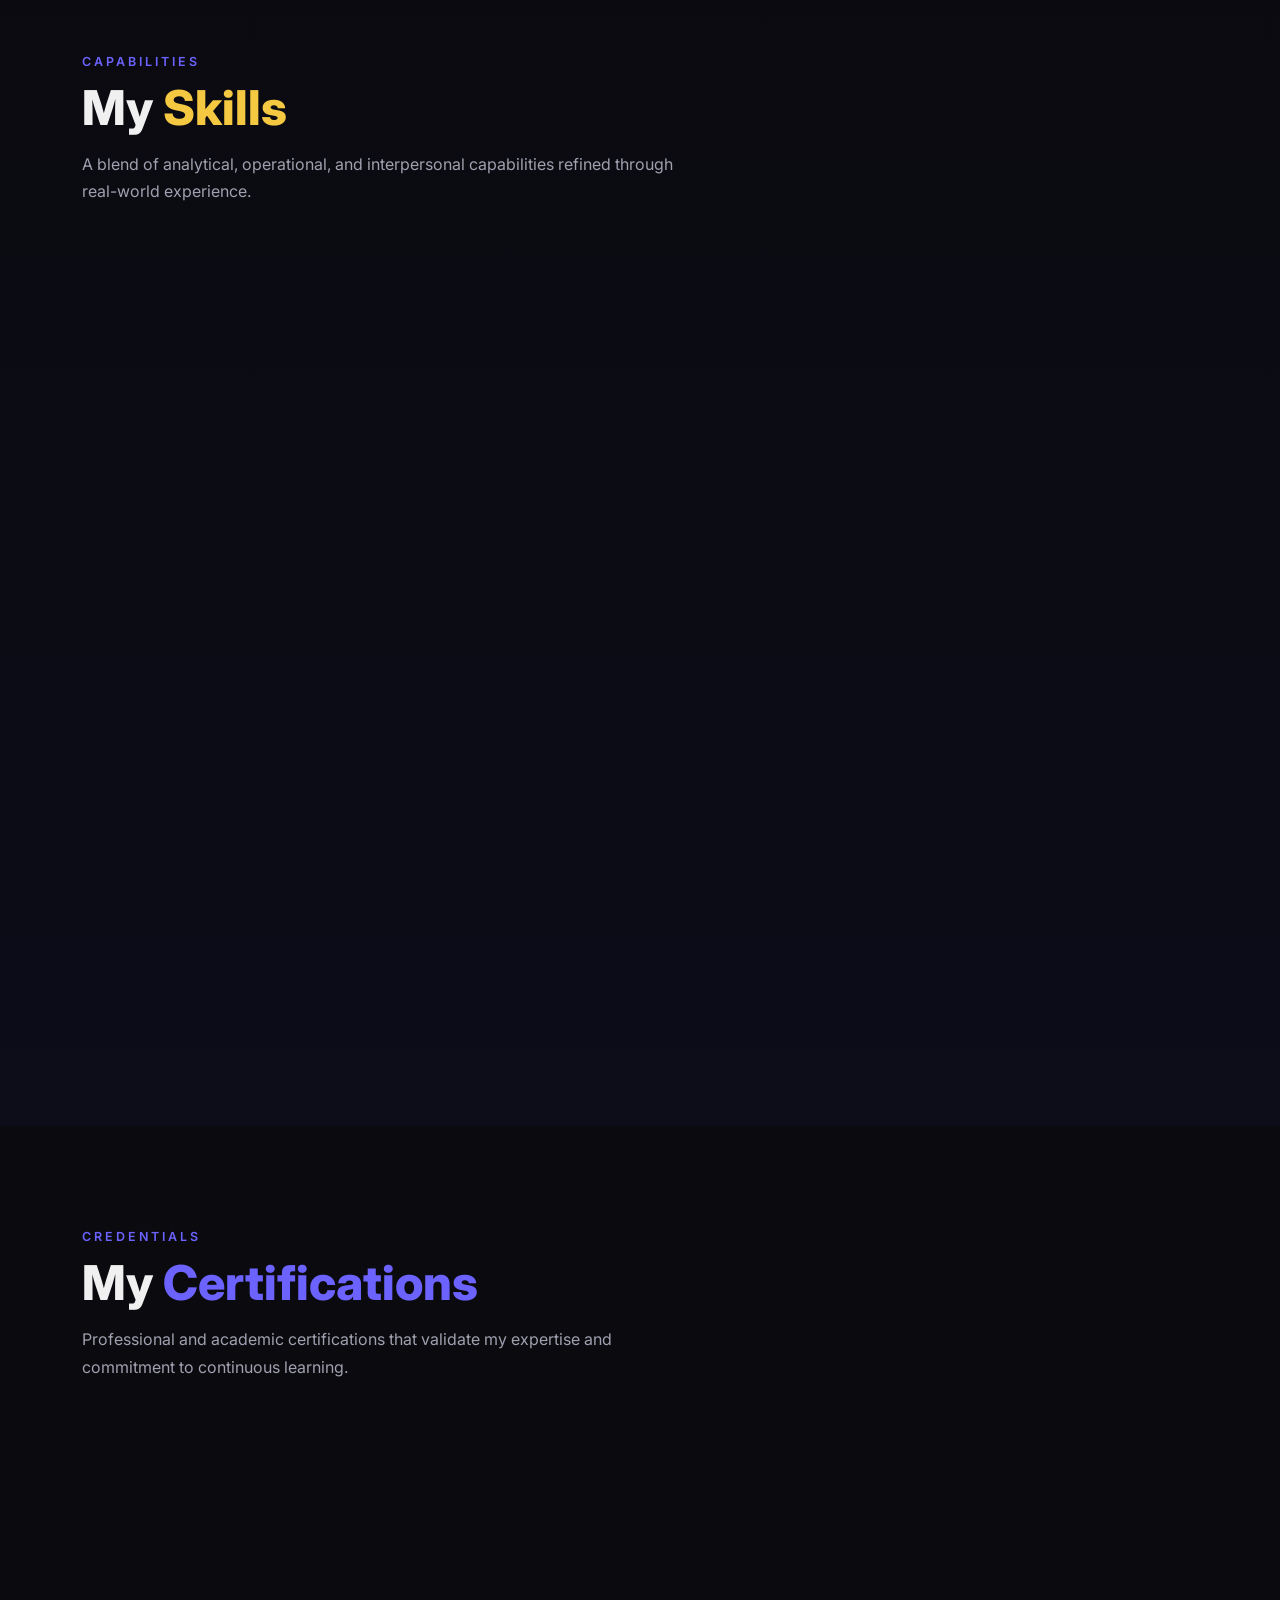
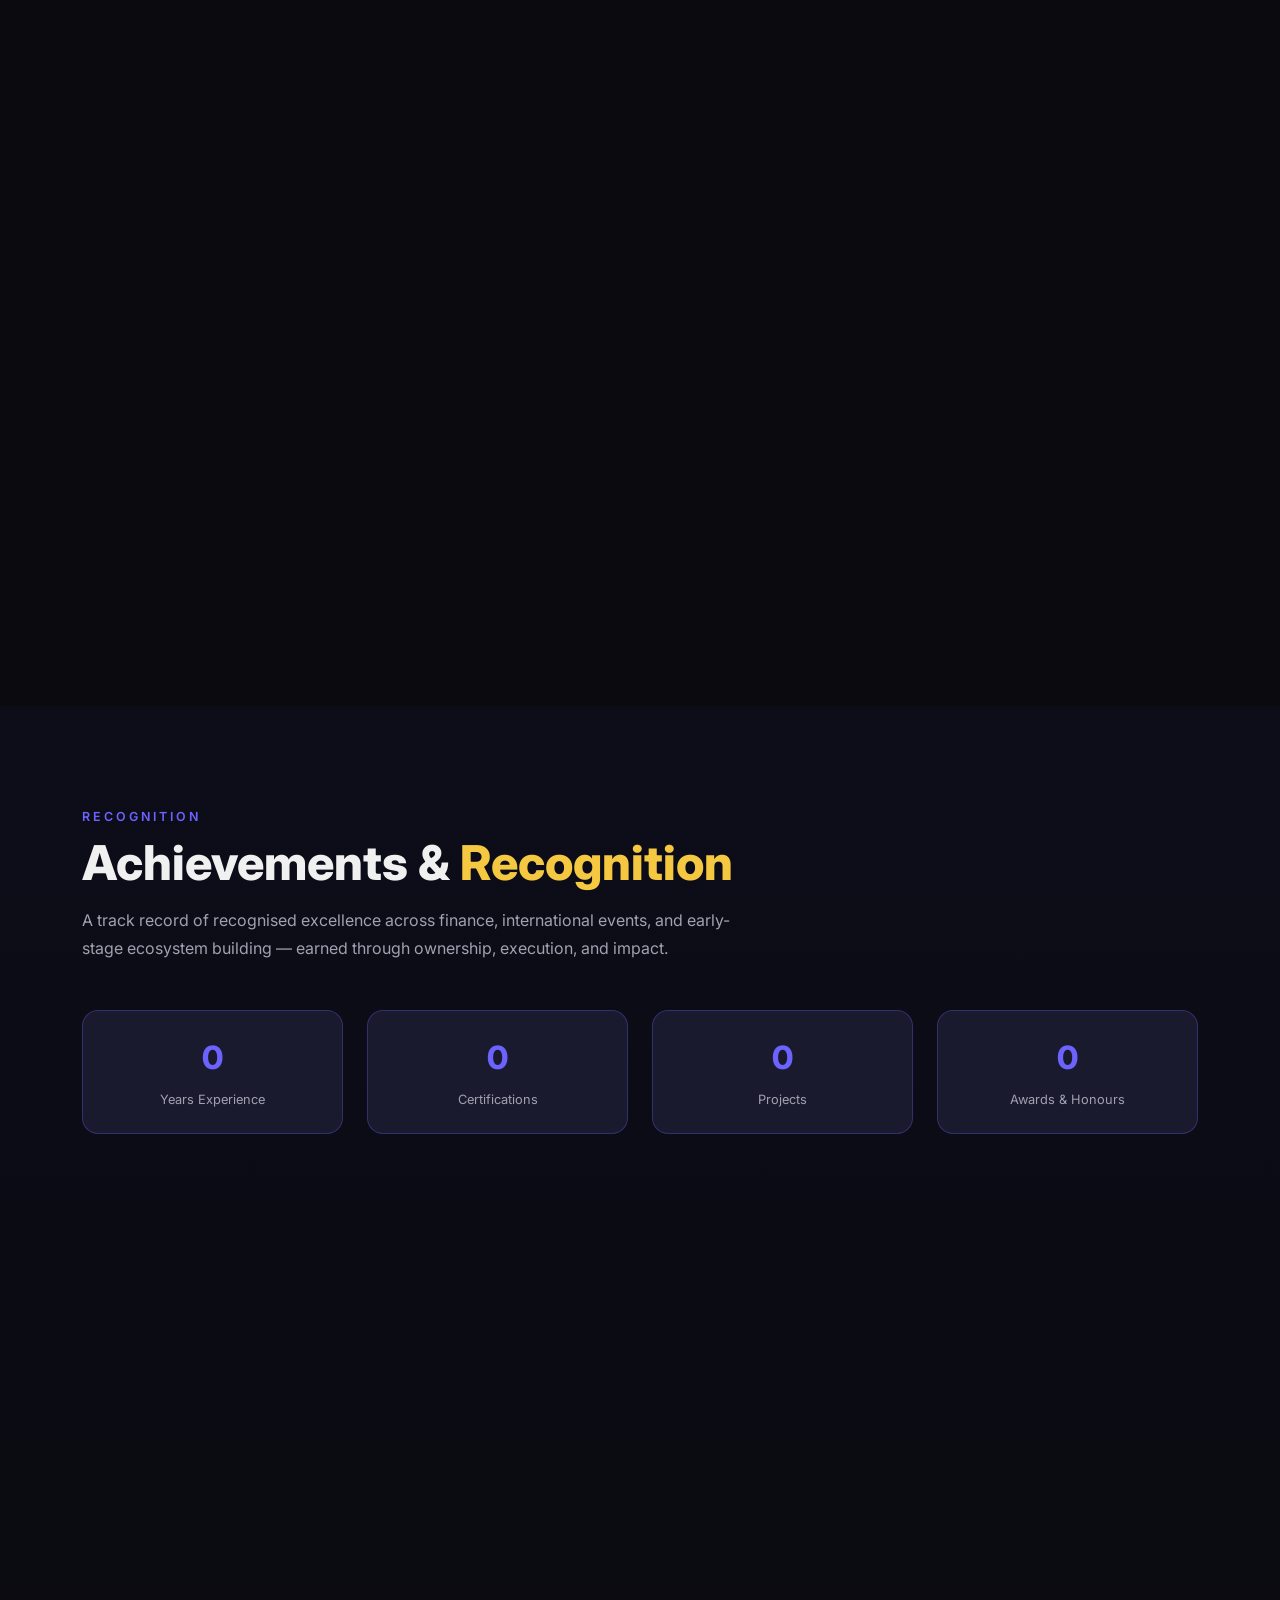
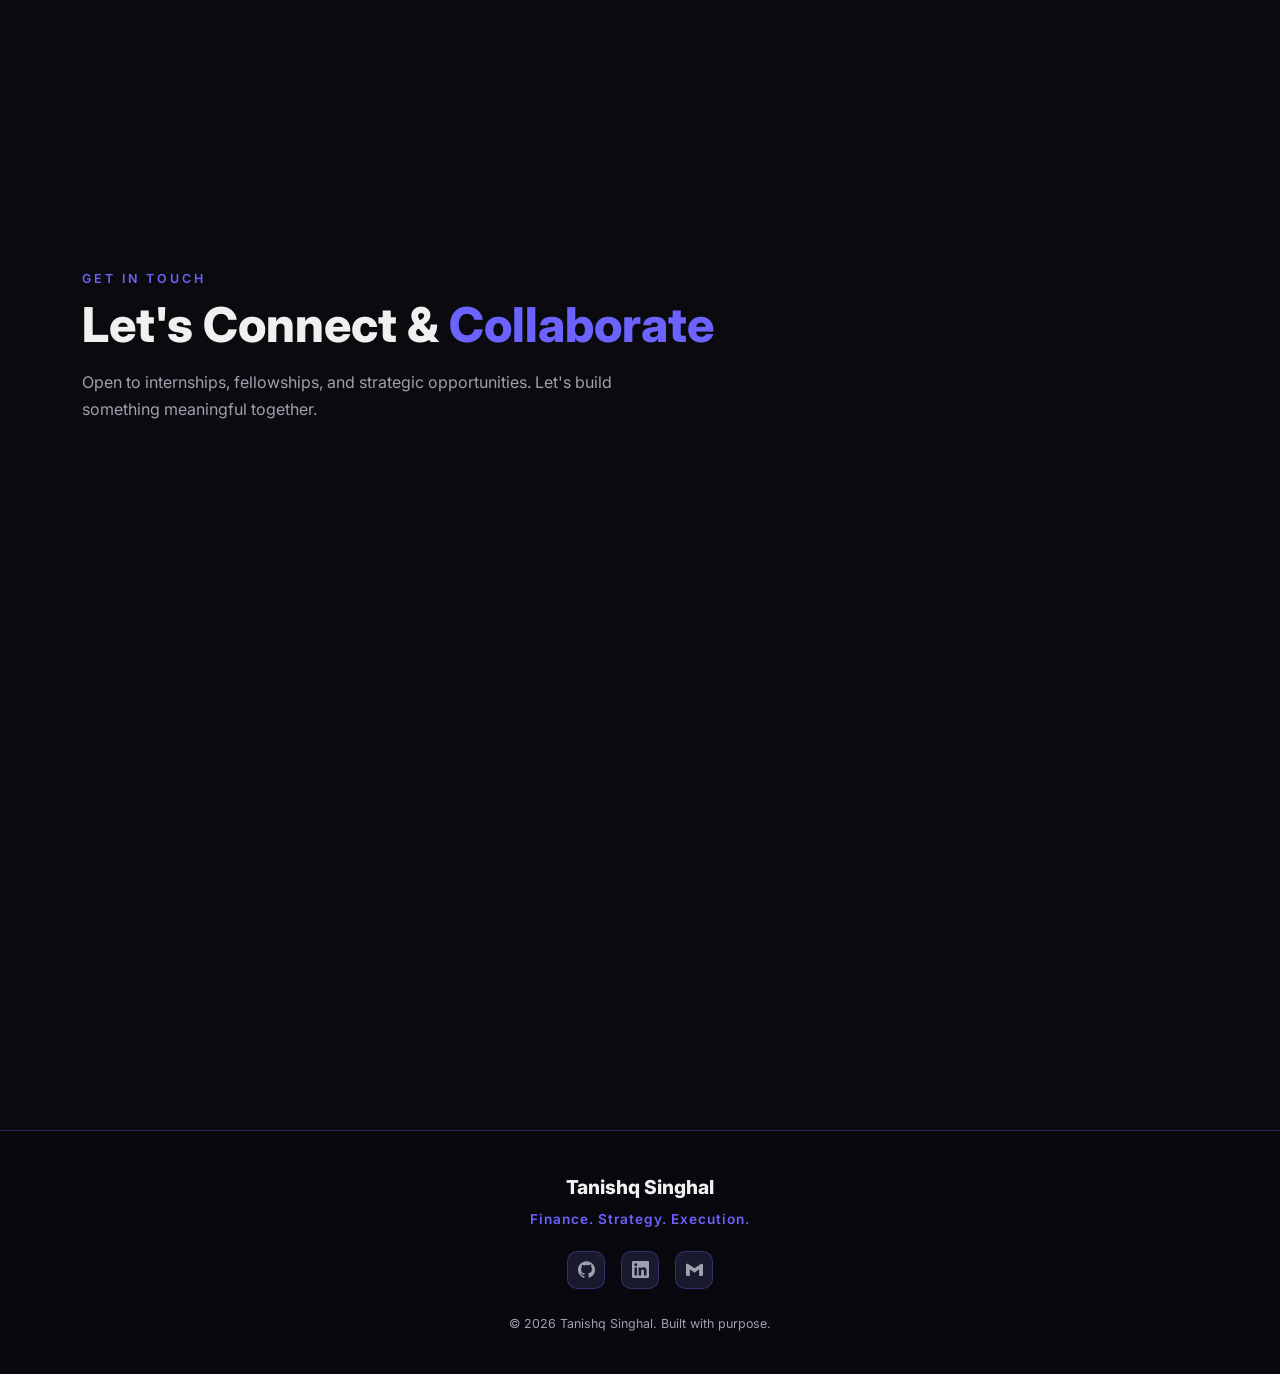
==== commit f5c1974c: "Remove location and GitHub contact sections Removed location and GitHub contact sections from the HT" ====
--- a/index.html
+++ b/index.html
@@ -2082,14 +2082,7 @@
             <div class="contact-row-value">+91 9313921414</div>
           </div>
         </div>
-        <div class="contact-row">
-          <div class="contact-icon">📍</div>
-          <div>
-            <div class="contact-row-label">Location</div>
-            <div class="contact-row-value">Ghaziabad, India</div>
-          </div>
-        </div>
-        <a href="https://linkedin.com/in/tanishq-singhal91" target="_blank" rel="noopener" class="contact-row">
+              <a href="https://linkedin.com/in/tanishq-singhal91" target="_blank" rel="noopener" class="contact-row">
           <div class="contact-icon">
             <svg viewBox="0 0 24 24" width="20" height="20" fill="currentColor"><path d="M20.447 20.452h-3.554v-5.569c0-1.328-.027-3.037-1.852-3.037-1.853 0-2.136 1.445-2.136 2.939v5.667H9.351V9h3.414v1.561h.046c.477-.9 1.637-1.85 3.37-1.85 3.601 0 4.267 2.37 4.267 5.455v6.286zM5.337 7.433a2.062 2.062 0 01-2.063-2.065 2.064 2.064 0 112.063 2.065zm1.782 13.019H3.555V9h3.564v11.452zM22.225 0H1.771C.792 0 0 .774 0 1.729v20.542C0 23.227.792 24 1.771 24h20.451C23.2 24 24 23.227 24 22.271V1.729C24 .774 23.2 0 22.222 0h.003z"/></svg>
           </div>
@@ -2098,15 +2091,7 @@
             <div class="contact-row-value">linkedin.com/in/tanishq-singhal91</div>
           </div>
         </a>
-        <a href="https://github.com" target="_blank" rel="noopener" class="contact-row">
-          <div class="contact-icon">
-            <svg viewBox="0 0 24 24" width="20" height="20" fill="currentColor"><path d="M12 .297c-6.63 0-12 5.373-12 12 0 5.303 3.438 9.8 8.205 11.385.6.113.82-.258.82-.577 0-.285-.01-1.04-.015-2.04-3.338.724-4.042-1.61-4.042-1.61-.546-1.387-1.333-1.756-1.333-1.756-1.089-.745.083-.729.083-.729 1.205.084 1.839 1.237 1.839 1.237 1.07 1.834 2.807 1.304 3.492.997.107-.775.418-1.305.762-1.604-2.665-.305-5.467-1.334-5.467-5.931 0-1.311.469-2.381 1.236-3.221-.124-.303-.535-1.524.117-3.176 0 0 1.008-.322 3.301 1.23A11.509 11.509 0 0112 5.803c1.02.005 2.047.138 3.006.404 2.291-1.552 3.297-1.23 3.297-1.23.653 1.653.242 2.874.118 3.176.77.84 1.235 1.911 1.235 3.221 0 4.609-2.807 5.624-5.479 5.929.43.372.823 1.102.823 2.222 0 1.606-.015 2.896-.015 3.286 0 .315.21.69.825.57C20.565 22.092 24 17.592 24 12.297c0-6.627-5.373-12-12-12"/></svg>
-          </div>
-          <div>
-            <div class="contact-row-label">GitHub</div>
-            <div class="contact-row-value">github.com/tanishq</div>
-          </div>
-        </a>
+      
 
         <div style="margin-top:2rem;padding:1.25rem;background:rgba(108,99,255,0.08);border:1px solid var(--border);border-radius:12px;">
           <div style="font-size:0.82rem;color:var(--muted);line-height:1.7;">
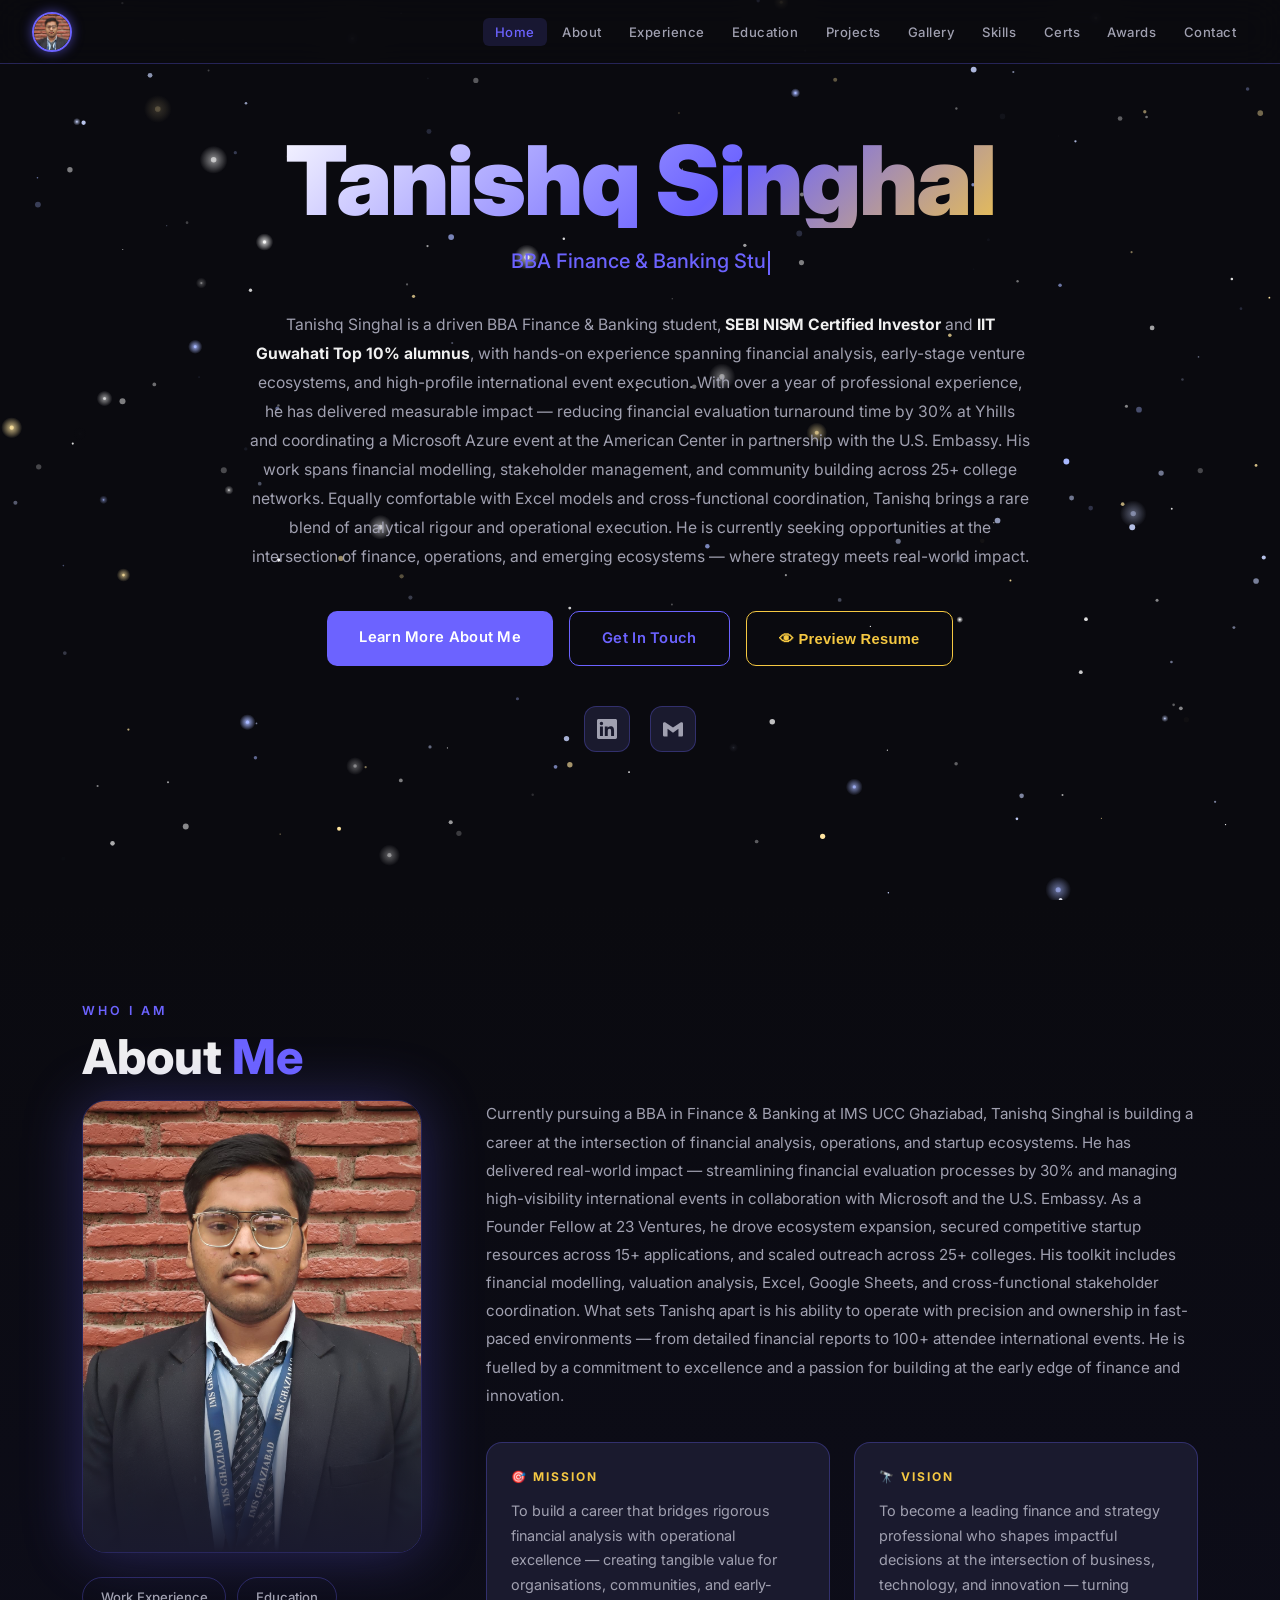
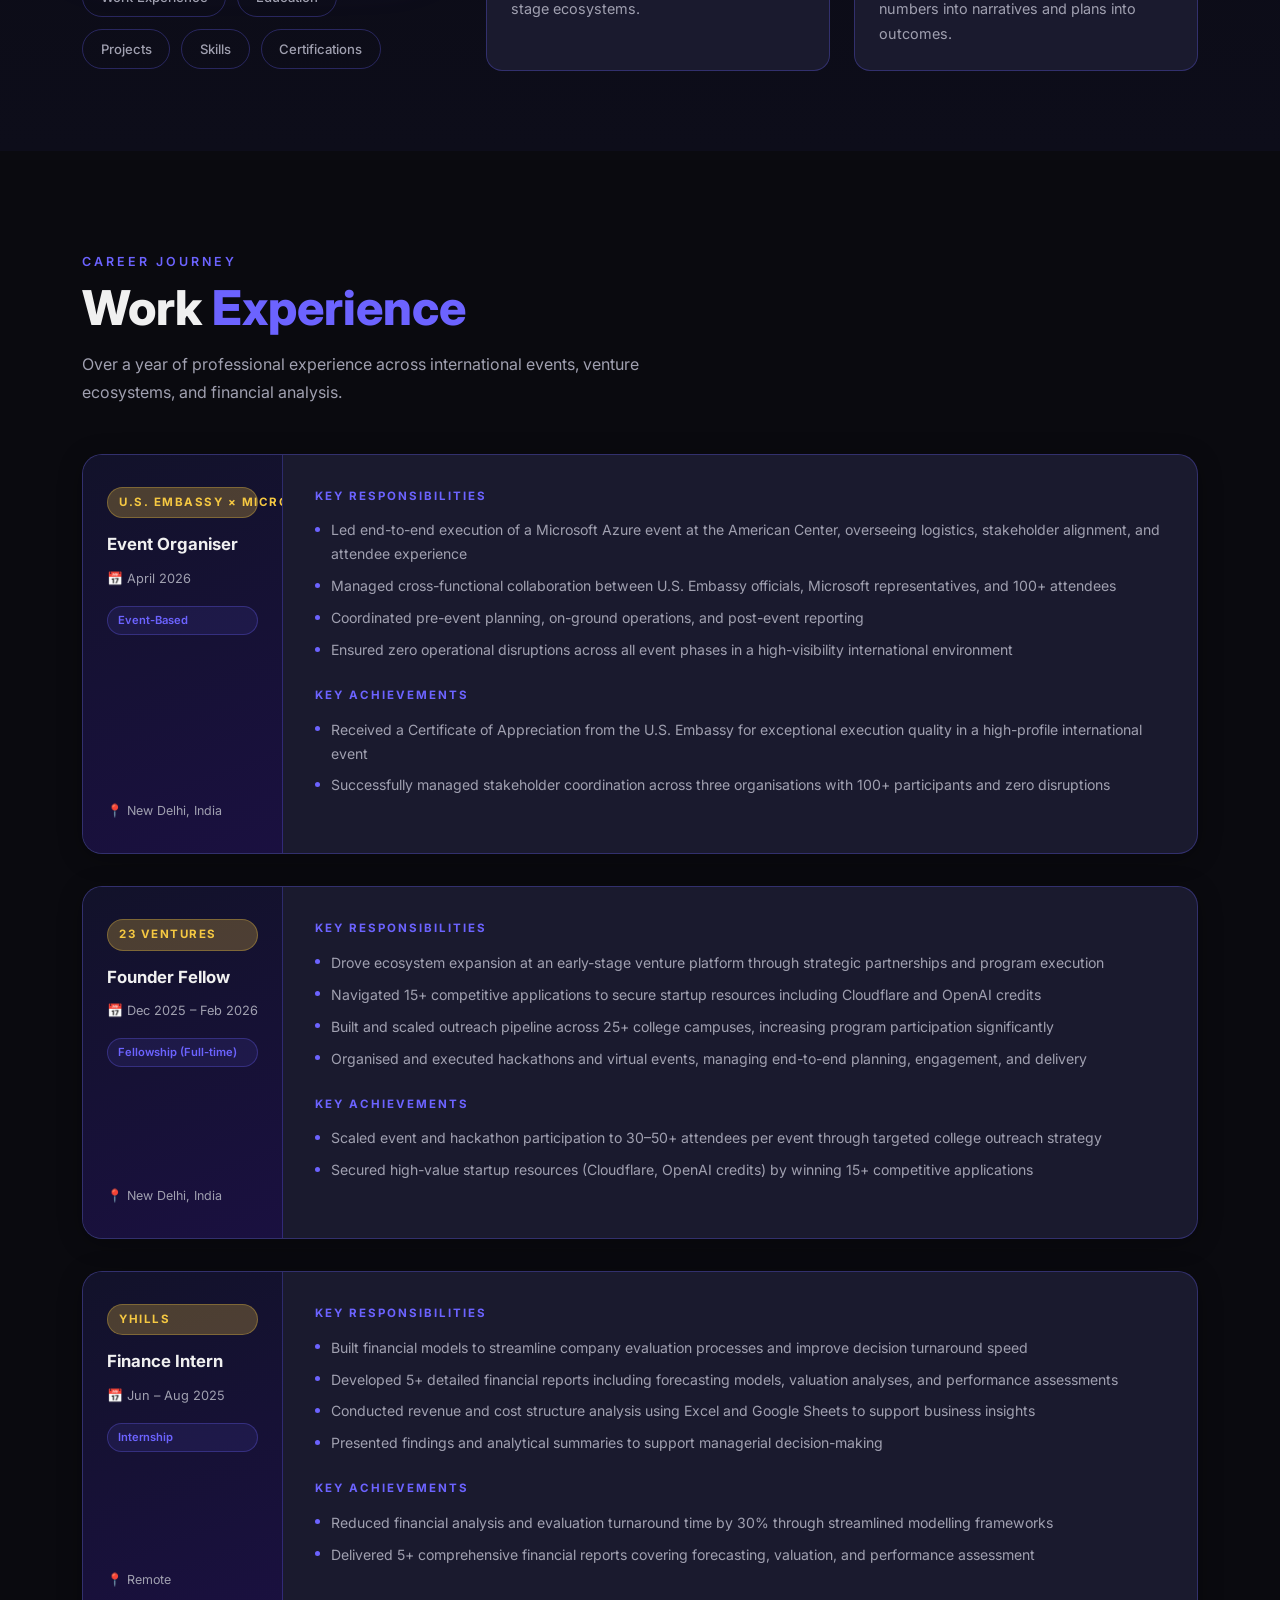
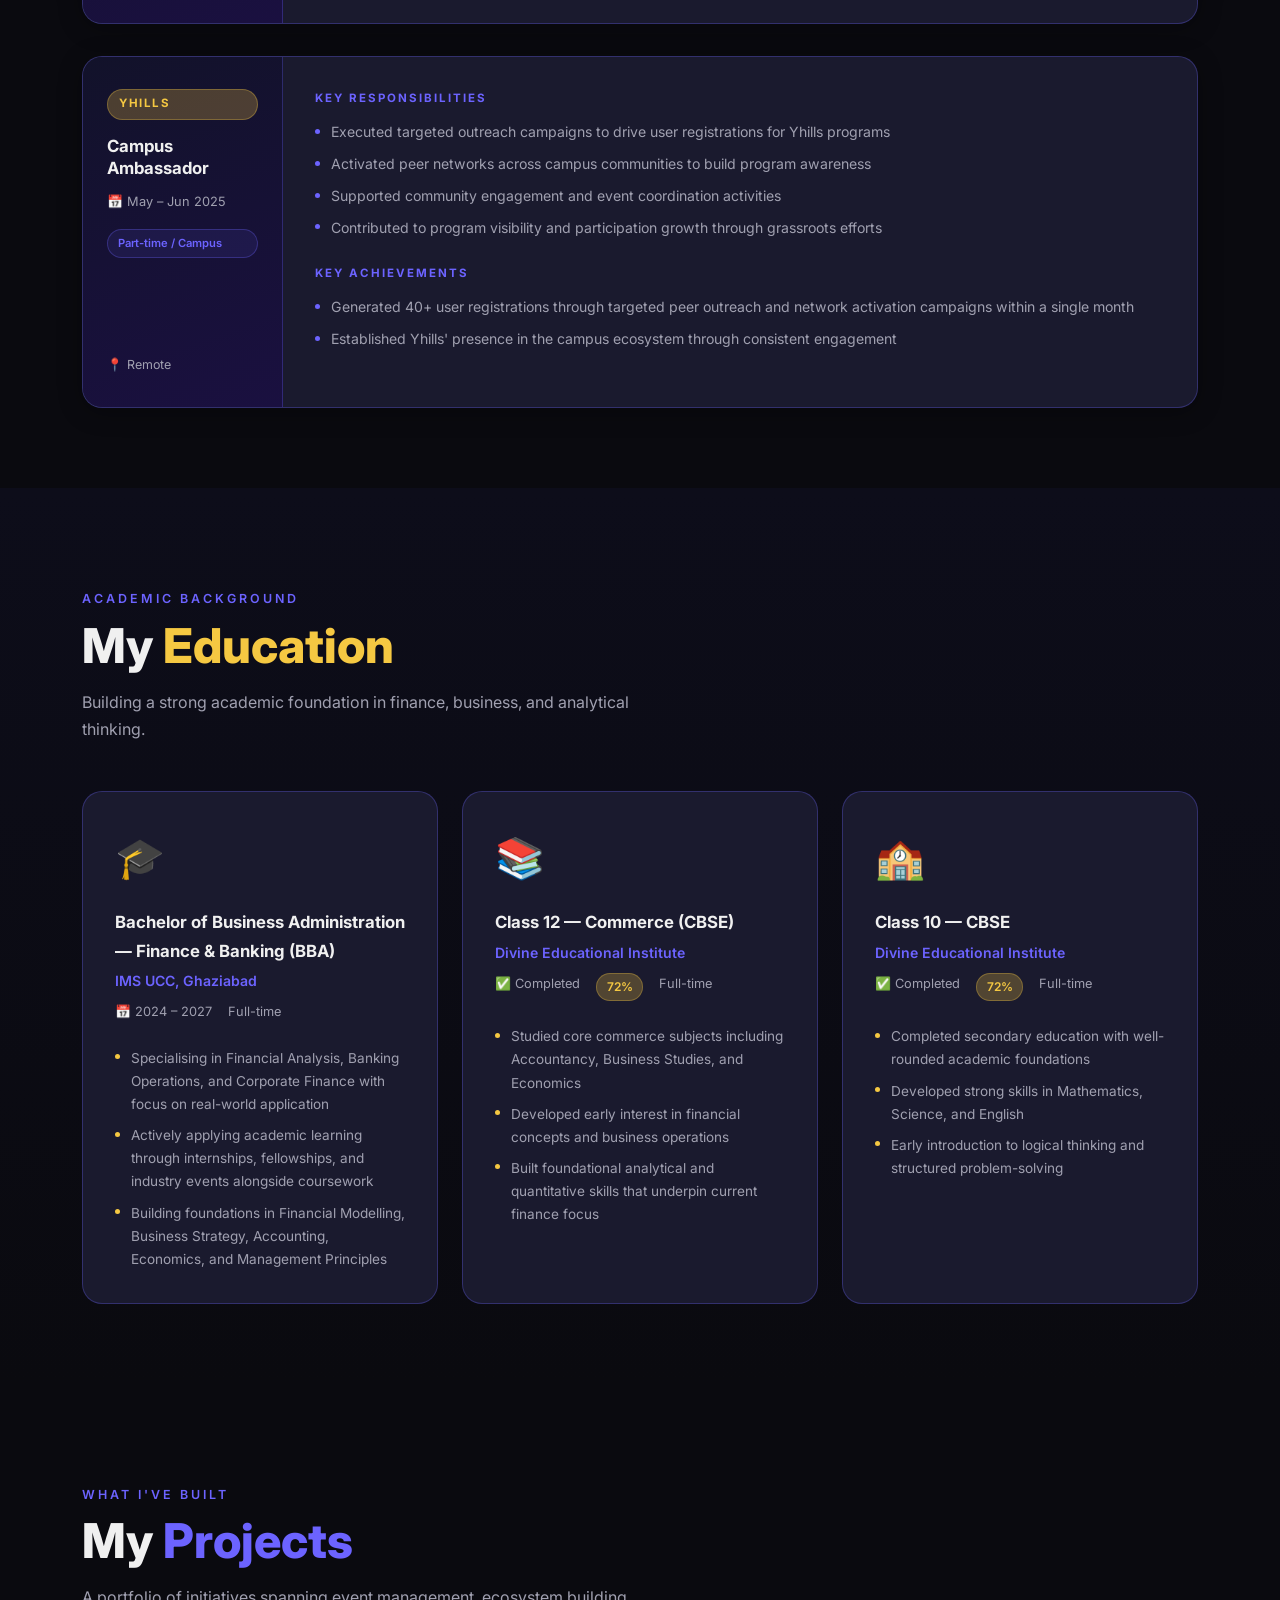
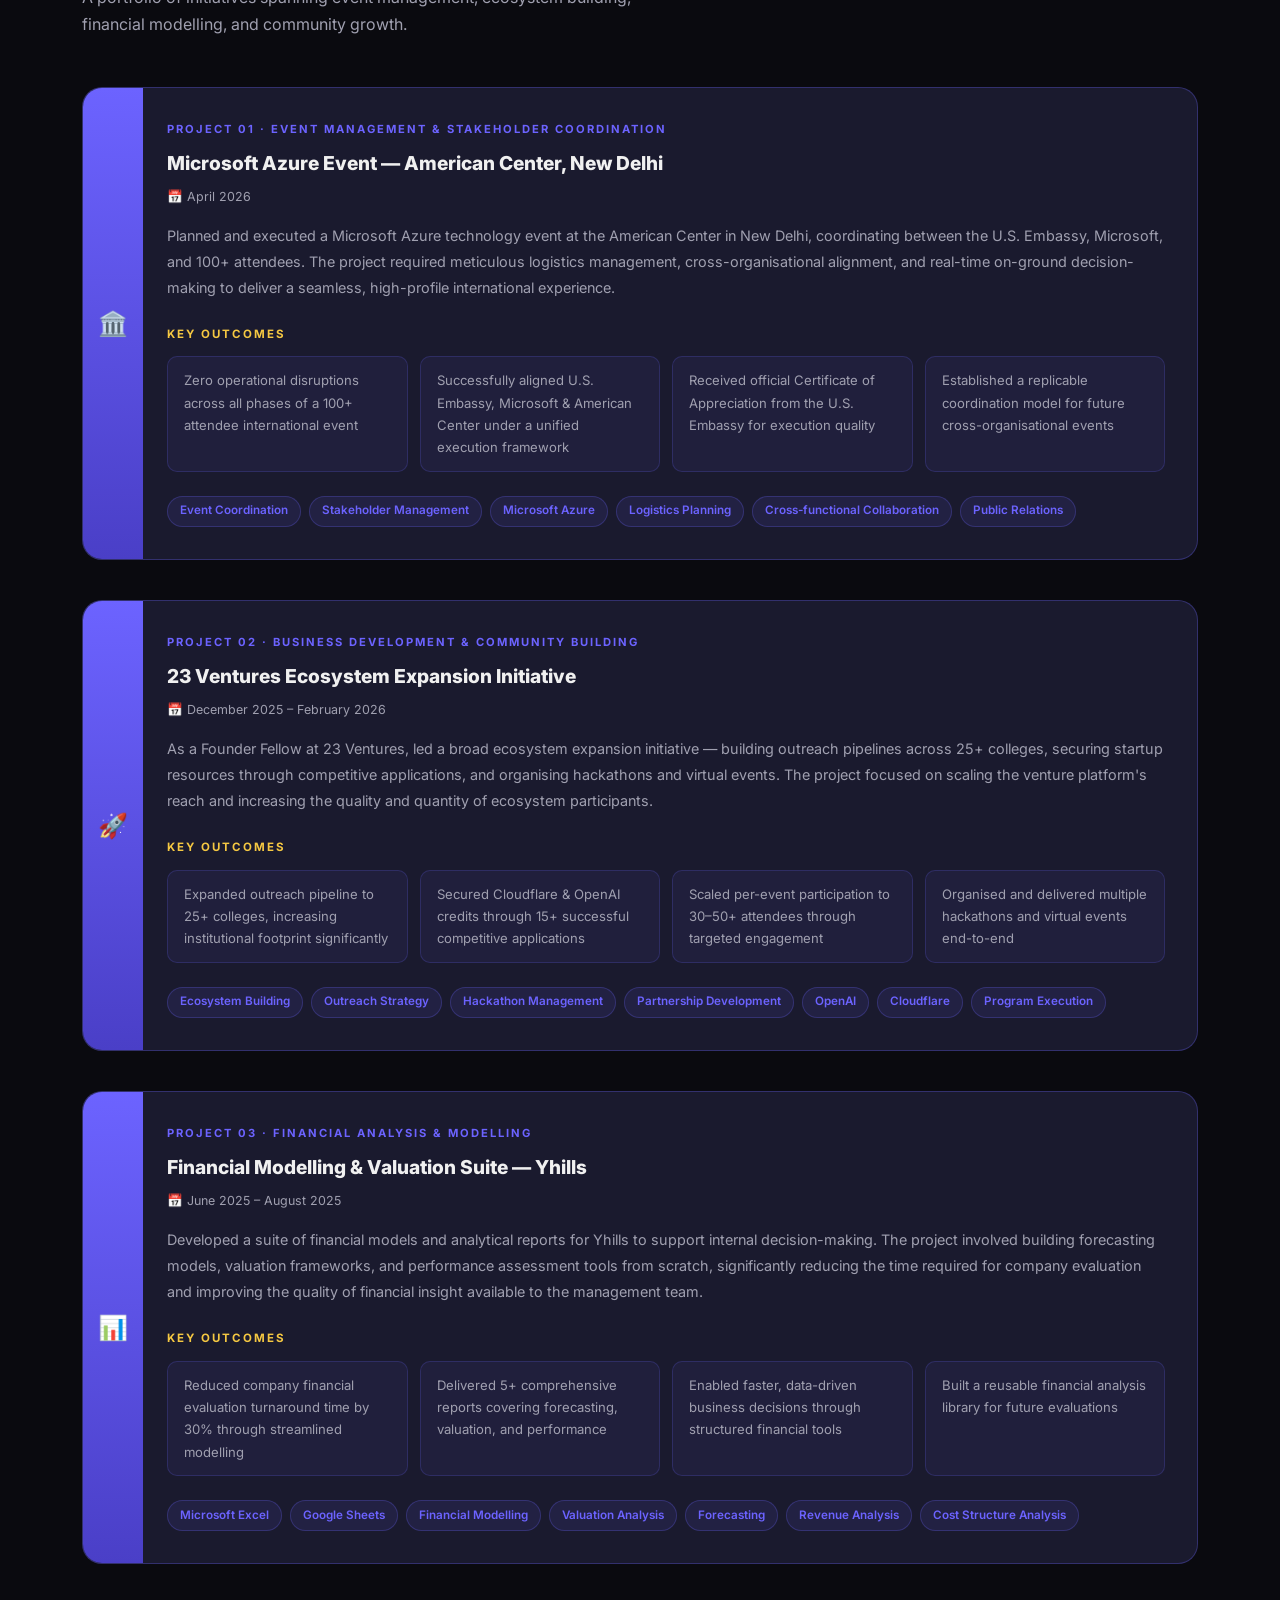
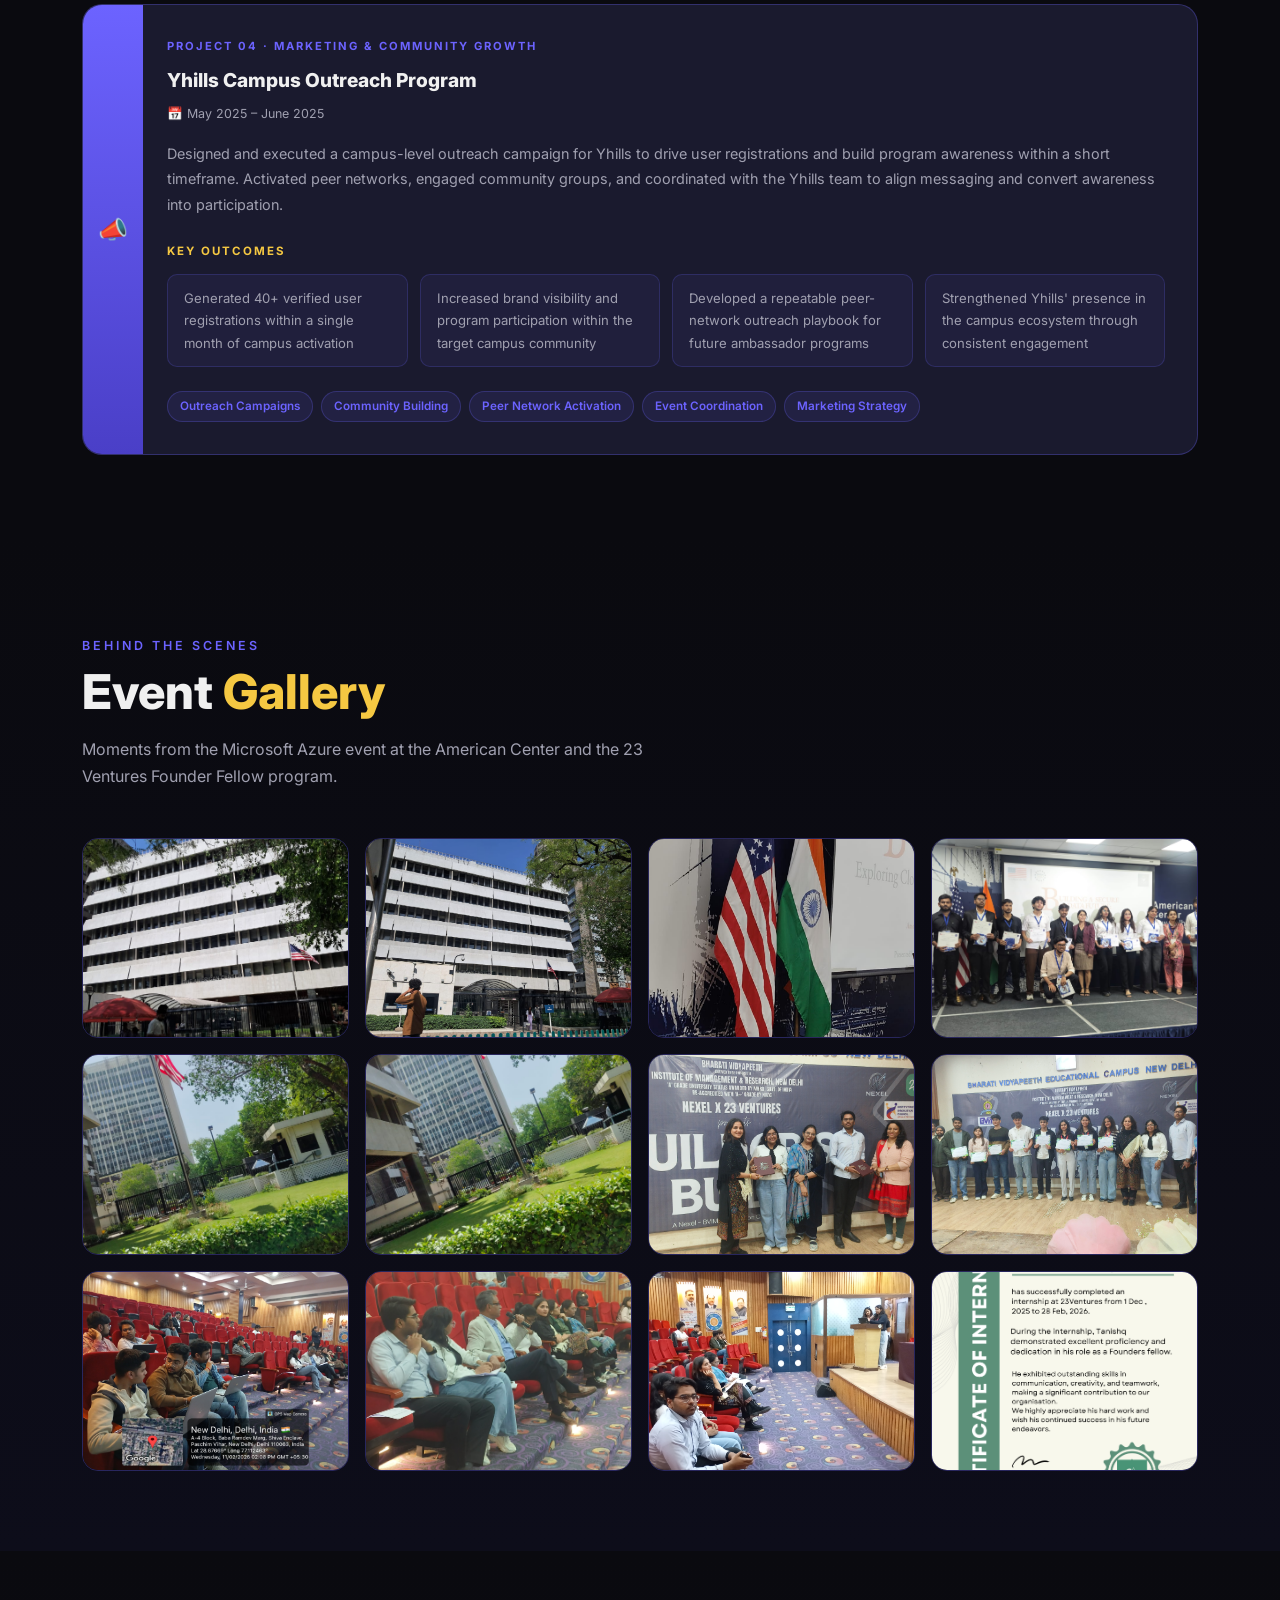
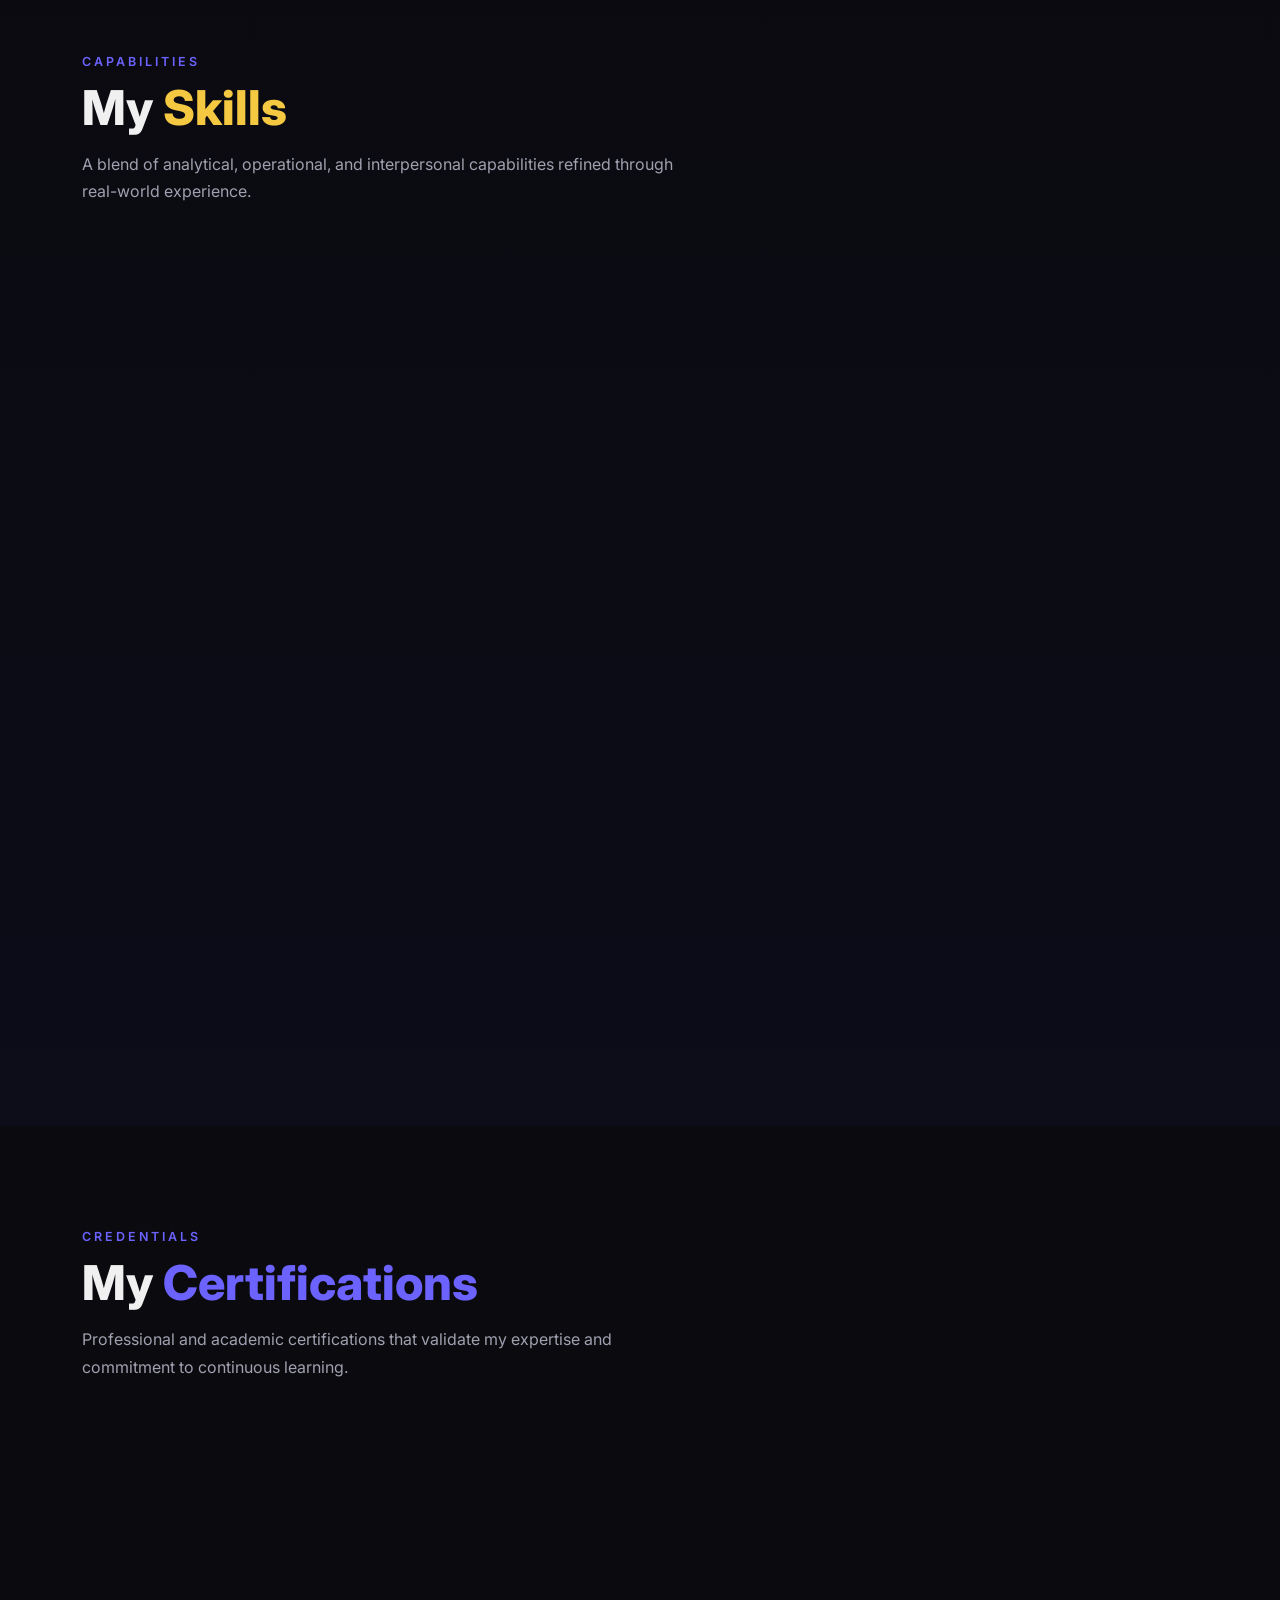
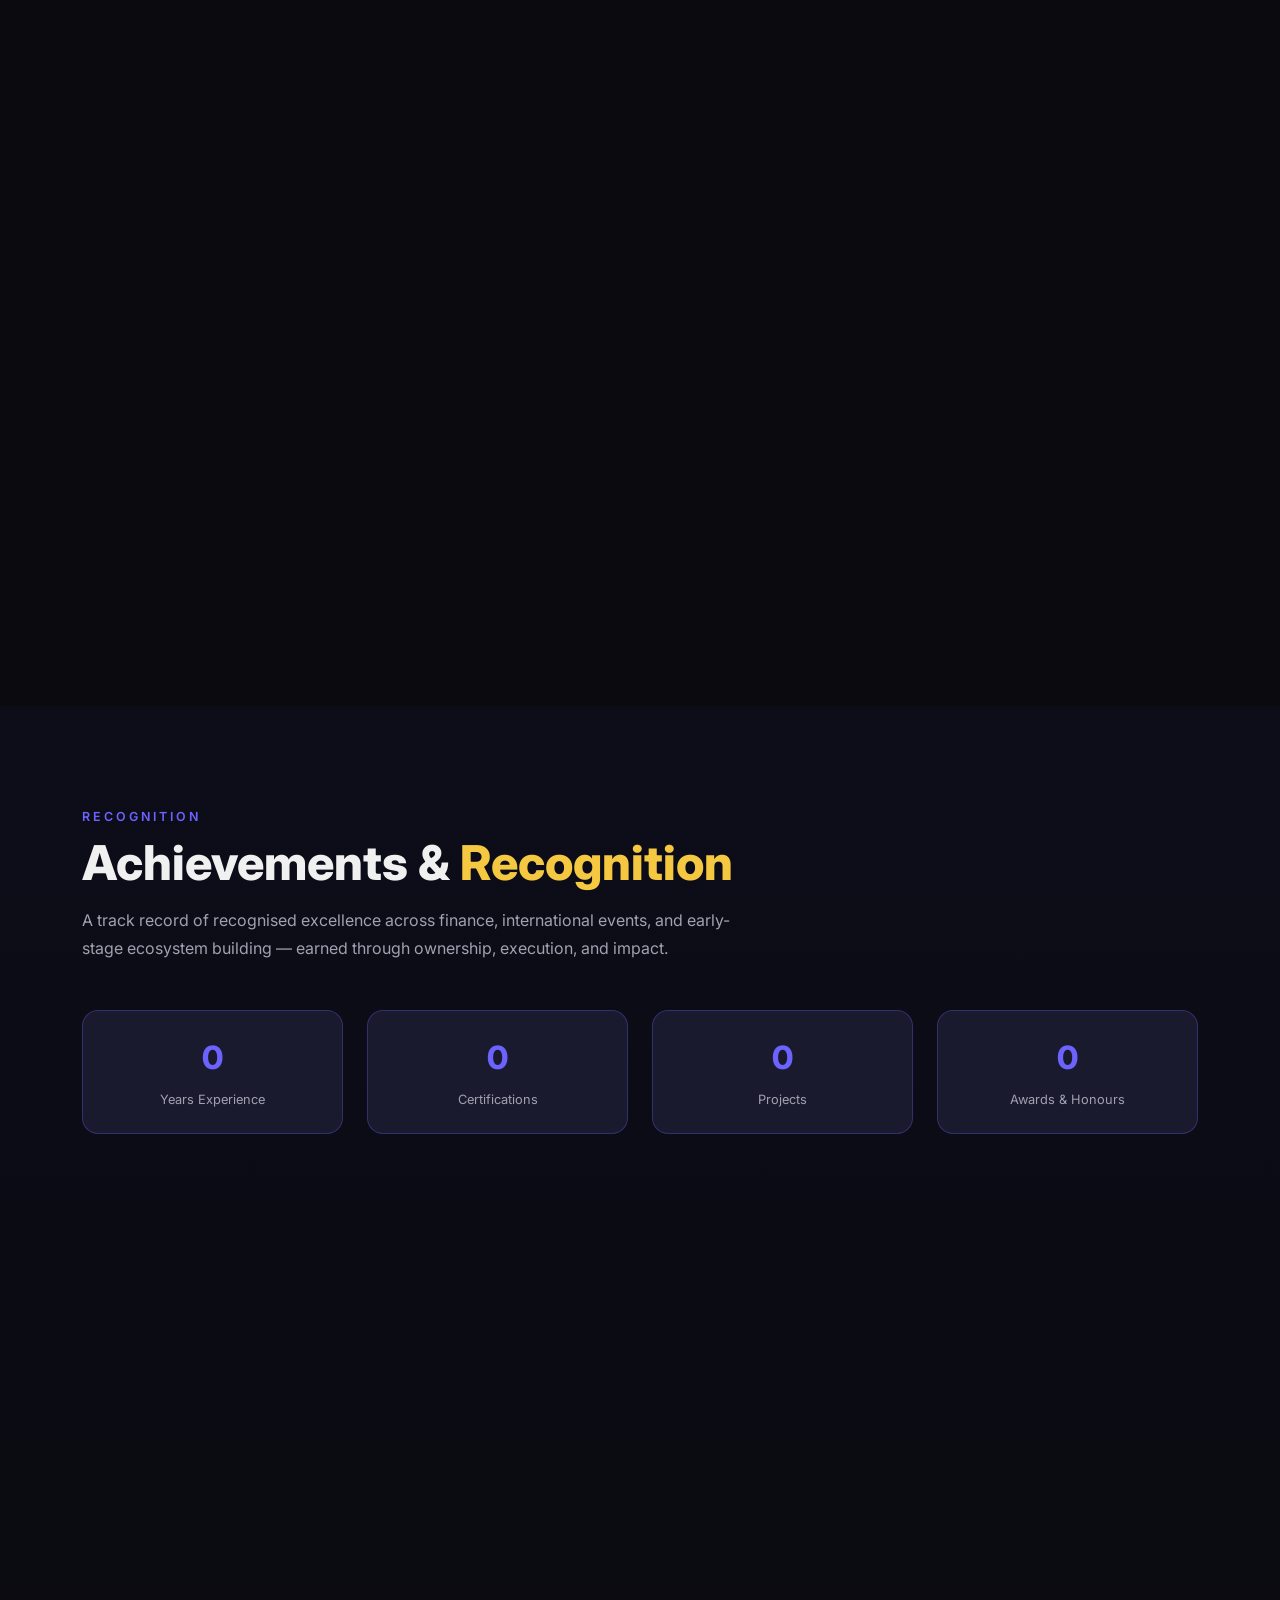
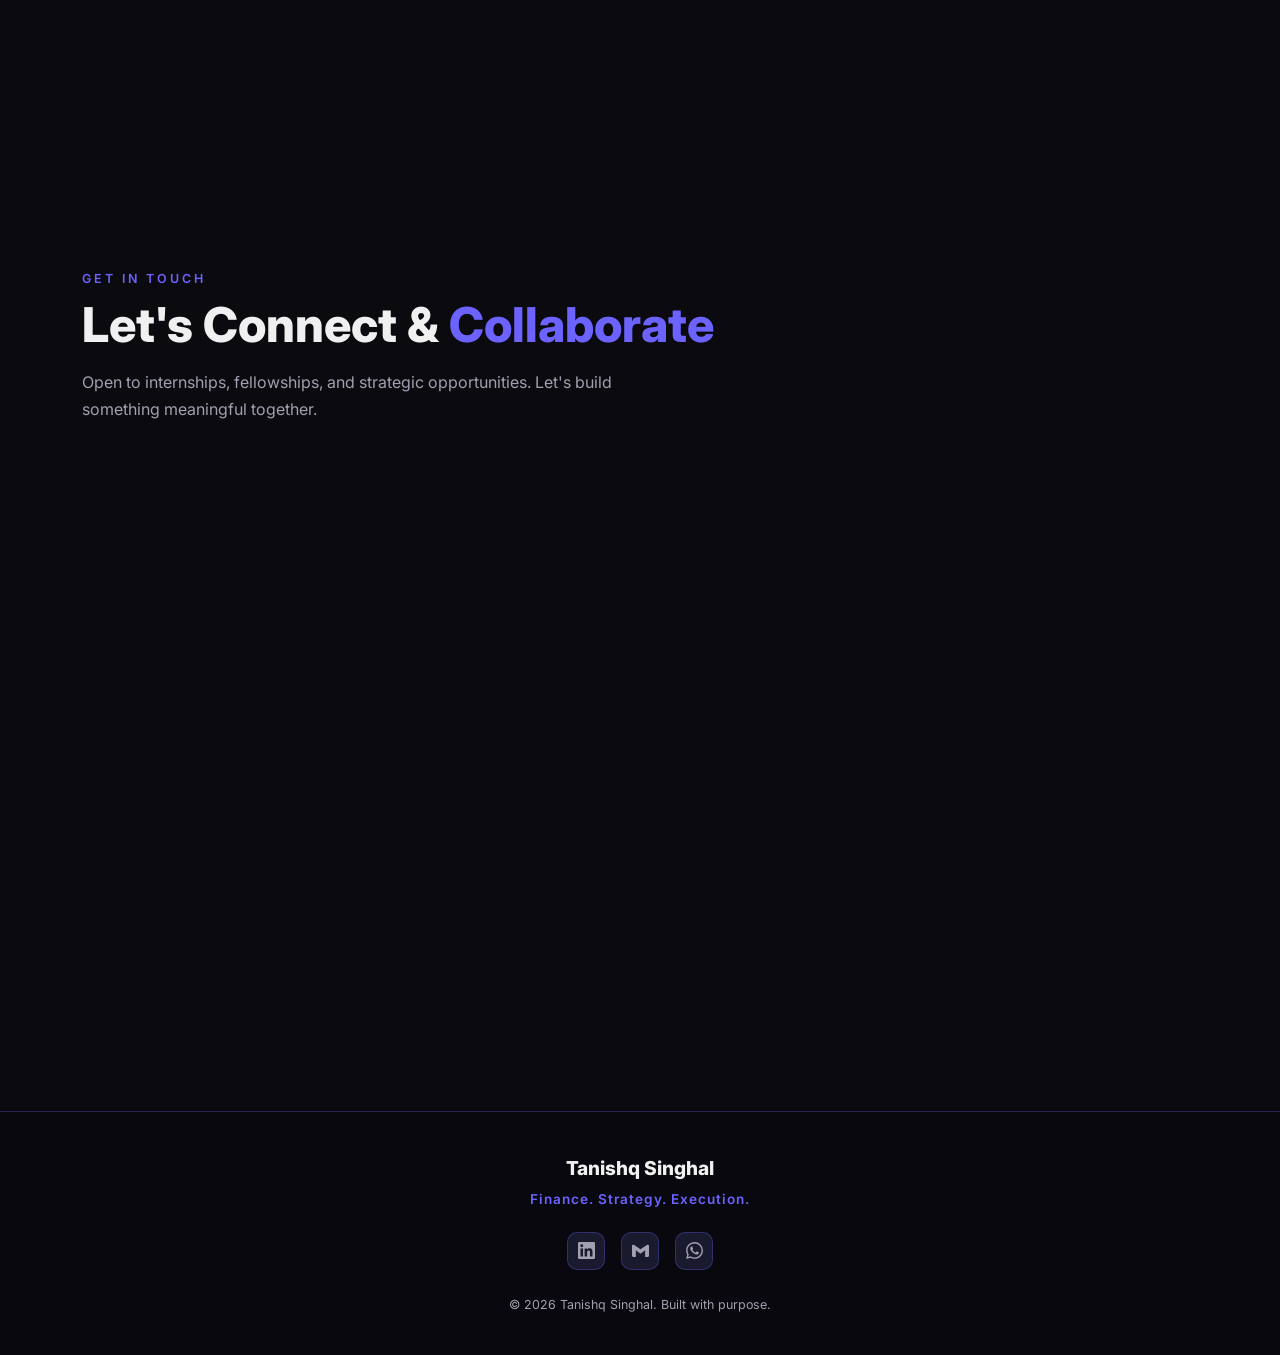
==== commit ed7050dc: "Update index.html" ====
--- a/index.html
+++ b/index.html
@@ -5,6 +5,10 @@
   <meta name="viewport" content="width=device-width, initial-scale=1.0" />
   <title>Tanishq Singhal — Finance. Strategy. Execution.</title>
   <meta name="description" content="Tanishq Singhal — BBA Finance & Banking Student, Event Organiser, Founder Fellow, and Finance Analyst. Portfolio showcasing experience, projects, and achievements." />
+  <meta property="og:title" content="Tanishq Singhal — Finance. Strategy. Execution." />
+  <meta property="og:description" content="BBA Finance & Banking Student | SEBI NISM Certified | IIT Guwahati Top 10% | Finance Analyst & Event Organiser" />
+  <meta property="og:image" content="profile.jpg.jpeg" />
+  <meta property="og:type" content="website" />
   <link rel="preconnect" href="https://fonts.googleapis.com" />
   <link rel="preconnect" href="https://fonts.gstatic.com" crossorigin />
   <link href="https://fonts.googleapis.com/css2?family=Inter:wght@300;400;500;600;700;800;900&display=swap" rel="stylesheet" />
@@ -63,35 +67,27 @@
       justify-content: space-between;
       transition: background 0.3s;
     }
-    .nav-logo {
-      font-size: 1.4rem;
-      font-weight: 800;
-      color: var(--indigo);
-      letter-spacing: 2px;
-      text-shadow: 0 0 18px rgba(108,99,255,0.8);
+    .nav-logo-img {
+      display: flex;
+      align-items: center;
       text-decoration: none;
-    }
-    .nav-logo-img {
-  display: flex;
-  align-items: center;
-  text-decoration: none;
-  flex-shrink: 0;
-}
-.nav-logo-img img {
-  width: 40px;
-  height: 40px;
-  border-radius: 50%;
-  object-fit: cover;
-  object-position: top center;
-  border: 2px solid var(--indigo);
-  box-shadow: 0 0 12px rgba(108,99,255,0.6);
-  transition: transform 0.3s, box-shadow 0.3s, border-color 0.3s;
-}
-.nav-logo-img:hover img {
-  transform: scale(1.08);
-  box-shadow: 0 0 20px rgba(108,99,255,0.9);
-  border-color: var(--gold);
-}
+      flex-shrink: 0;
+    }
+    .nav-logo-img img {
+      width: 40px;
+      height: 40px;
+      border-radius: 50%;
+      object-fit: cover;
+      object-position: top center;
+      border: 2px solid var(--indigo);
+      box-shadow: 0 0 12px rgba(108,99,255,0.6);
+      transition: transform 0.3s, box-shadow 0.3s, border-color 0.3s;
+    }
+    .nav-logo-img:hover img {
+      transform: scale(1.08);
+      box-shadow: 0 0 20px rgba(108,99,255,0.9);
+      border-color: var(--gold);
+    }
     .nav-links {
       display: flex;
       gap: 0.2rem;
@@ -223,27 +219,26 @@
       opacity: 0;
       animation: fadeSlideUp 0.8s 1.5s forwards;
     }
-    /* This should be inside <style> in <head>, NOT in <body> */
-.btn-resume {
-  padding: 0.85rem 2rem;
-  background: transparent;
-  color: var(--gold);
-  font-weight: 600;
-  font-size: 0.92rem;
-  border: 1.5px solid var(--gold);
-  border-radius: 10px;
-  cursor: pointer;
-  text-decoration: none;
-  transition: transform 0.2s, box-shadow 0.2s, background 0.2s, color 0.2s;
-  display: inline-block;
-  letter-spacing: 0.3px;
-}
-.btn-resume:hover {
-  background: var(--gold);
-  color: #0a0a0f;
-  transform: translateY(-3px);
-  box-shadow: 0 10px 30px rgba(245,200,66,0.4);
-}
+    .btn-resume {
+      padding: 0.85rem 2rem;
+      background: transparent;
+      color: var(--gold);
+      font-weight: 600;
+      font-size: 0.92rem;
+      border: 1.5px solid var(--gold);
+      border-radius: 10px;
+      cursor: pointer;
+      text-decoration: none;
+      transition: transform 0.2s, box-shadow 0.2s, background 0.2s, color 0.2s;
+      display: inline-block;
+      letter-spacing: 0.3px;
+    }
+    .btn-resume:hover {
+      background: var(--gold);
+      color: #0a0a0f;
+      transform: translateY(-3px);
+      box-shadow: 0 10px 30px rgba(245,200,66,0.4);
+    }
     .btn-primary {
       padding: 0.85rem 2rem;
       background: var(--indigo);
@@ -305,7 +300,6 @@
     }
     .social-icon:nth-child(1) { animation-delay: 2s; }
     .social-icon:nth-child(2) { animation-delay: 2.15s; }
-    .social-icon:nth-child(3) { animation-delay: 2.3s; }
     .social-icon:hover {
       transform: translateY(-4px) scale(1.1);
       box-shadow: 0 8px 24px rgba(108,99,255,0.4);
@@ -396,7 +390,6 @@
       transform: translateY(-2px);
     }
     .about-work-btns a:hover::after { width: 100%; }
-
     .mission-vision-grid {
       display: grid;
       grid-template-columns: 1fr 1fr;
@@ -443,10 +436,7 @@
     }
     .exp-card:nth-child(odd)  { transform: translateX(-80px); }
     .exp-card:nth-child(even) { transform: translateX(80px); }
-    .exp-card.visible {
-      opacity: 1;
-      transform: translateX(0);
-    }
+    .exp-card.visible { opacity: 1; transform: translateX(0); }
     .exp-card:hover {
       transform: translateY(-6px) !important;
       box-shadow: 0 20px 50px rgba(108,99,255,0.2);
@@ -475,23 +465,11 @@
       border-radius: 20px;
       display: inline-block;
       margin-bottom: 0.5rem;
-      animation: none;
       white-space: nowrap;
     }
-    .exp-card:hover .exp-company-badge {
-      box-shadow: 0 0 12px rgba(245,200,66,0.5);
-    }
-    .exp-role-name {
-      font-size: 1.05rem;
-      font-weight: 700;
-      color: var(--text);
-      line-height: 1.3;
-    }
-    .exp-duration {
-      font-size: 0.8rem;
-      color: var(--muted);
-      margin-top: 0.25rem;
-    }
+    .exp-card:hover .exp-company-badge { box-shadow: 0 0 12px rgba(245,200,66,0.5); }
+    .exp-role-name { font-size: 1.05rem; font-weight: 700; color: var(--text); line-height: 1.3; }
+    .exp-duration { font-size: 0.8rem; color: var(--muted); margin-top: 0.25rem; }
     .exp-type-badge {
       font-size: 0.7rem;
       font-weight: 600;
@@ -572,18 +550,8 @@
       transition: transform 0.4s cubic-bezier(0.34,1.56,0.64,1);
       display: inline-block;
     }
-    .edu-degree {
-      font-size: 1.05rem;
-      font-weight: 700;
-      color: var(--text);
-      margin-bottom: 0.25rem;
-    }
-    .edu-institution {
-      font-size: 0.88rem;
-      color: var(--indigo);
-      font-weight: 600;
-      margin-bottom: 0.5rem;
-    }
+    .edu-degree { font-size: 1.05rem; font-weight: 700; color: var(--text); margin-bottom: 0.25rem; }
+    .edu-institution { font-size: 0.88rem; color: var(--indigo); font-weight: 600; margin-bottom: 0.5rem; }
     .edu-meta {
       font-size: 0.8rem;
       color: var(--muted);
@@ -649,9 +617,7 @@
       writing-mode: vertical-rl;
     }
     .project-card.visible .project-left-bar { transform: translateX(0); }
-    .project-card:hover .project-left-bar {
-      box-shadow: inset -4px 0 20px rgba(108,99,255,0.3);
-    }
+    .project-card:hover .project-left-bar { box-shadow: inset -4px 0 20px rgba(108,99,255,0.3); }
     .project-right { padding: 2rem 2rem 2rem 1.5rem; }
     .project-num {
       font-size: 0.7rem;
@@ -669,11 +635,7 @@
       transition: letter-spacing 0.3s;
     }
     .project-card:hover .project-title { letter-spacing: 0.5px; }
-    .project-type {
-      font-size: 0.78rem;
-      color: var(--muted);
-      margin-bottom: 1rem;
-    }
+    .project-type { font-size: 0.78rem; color: var(--muted); margin-bottom: 1rem; }
     .project-desc { font-size: 0.9rem; color: var(--muted); line-height: 1.8; margin-bottom: 1.5rem; }
     .project-outcomes-title {
       font-size: 0.72rem;
@@ -750,9 +712,7 @@
       transition: opacity 0.6s ease, transform 0.6s ease, box-shadow 0.3s;
     }
     .skill-category-card.visible { opacity: 1; transform: scale(1); }
-    .skill-category-card:hover {
-      box-shadow: 0 20px 50px rgba(108,99,255,0.2);
-    }
+    .skill-category-card:hover { box-shadow: 0 20px 50px rgba(108,99,255,0.2); }
     .skill-category-card:hover .skill-cat-icon { transform: rotate(360deg); }
     .skill-cat-icon {
       font-size: 1.8rem;
@@ -760,29 +720,12 @@
       display: inline-block;
       transition: transform 1.5s ease;
     }
-    .skill-cat-title {
-      font-size: 0.88rem;
-      font-weight: 700;
-      color: var(--text);
-      margin-bottom: 1.25rem;
-      letter-spacing: 0.5px;
-    }
+    .skill-cat-title { font-size: 0.88rem; font-weight: 700; color: var(--text); margin-bottom: 1.25rem; letter-spacing: 0.5px; }
     .skill-list { display: flex; flex-direction: column; gap: 1.1rem; }
-    .skill-item {}
-    .skill-header {
-      display: flex;
-      justify-content: space-between;
-      align-items: center;
-      margin-bottom: 0.4rem;
-    }
+    .skill-header { display: flex; justify-content: space-between; align-items: center; margin-bottom: 0.4rem; }
     .skill-name { font-size: 0.85rem; color: var(--muted); font-weight: 500; }
     .skill-pct  { font-size: 0.82rem; color: var(--indigo); font-weight: 700; }
-    .skill-bar-track {
-      height: 6px;
-      background: rgba(255,255,255,0.07);
-      border-radius: 3px;
-      overflow: hidden;
-    }
+    .skill-bar-track { height: 6px; background: rgba(255,255,255,0.07); border-radius: 3px; overflow: hidden; }
     .skill-bar-fill {
       height: 100%;
       border-radius: 3px;
@@ -808,21 +751,14 @@
       transition: opacity 0.7s ease, transform 0.7s ease, box-shadow 0.3s, background 0.3s, border-color 0.3s;
       cursor: pointer;
     }
-    .cert-card.visible {
-      opacity: 1;
-      transform: rotate(0) translateY(0);
-    }
+    .cert-card.visible { opacity: 1; transform: rotate(0) translateY(0); }
     .cert-card:hover {
       box-shadow: 0 20px 50px rgba(245,200,66,0.2);
       background: #1e1a3a;
       border-color: rgba(245,200,66,0.4);
       transform: rotate(0) translateY(-4px) !important;
     }
-    .cert-img-wrap {
-      overflow: hidden;
-      height: 240px;
-      background: #0f0f1e;
-    }
+    .cert-img-wrap { overflow: hidden; height: 240px; background: #0f0f1e; }
     .cert-img-wrap img {
       width: 100%;
       height: 100%;
@@ -904,12 +840,9 @@
       padding: 1rem;
     }
     .gallery-item:hover .gallery-overlay { opacity: 1; }
-    .gallery-overlay-text {
-      font-size: 0.8rem;
-      color: var(--text);
-      font-weight: 600;
-    }
-    /* Lightbox */
+    .gallery-overlay-text { font-size: 0.8rem; color: var(--text); font-weight: 600; }
+
+    /* ─── LIGHTBOX ──────────────────────────────────────────────────────── */
     .lightbox {
       position: fixed;
       inset: 0;
@@ -963,6 +896,78 @@
     .lightbox-prev { left: 1.5rem; }
     .lightbox-next { right: 1.5rem; }
 
+    /* ─── RESUME PREVIEW MODAL ─────────────────────────────────────────── */
+    .resume-modal {
+      position: fixed;
+      inset: 0;
+      z-index: 9998;
+      background: rgba(0,0,0,0.92);
+      display: none;
+      align-items: center;
+      justify-content: center;
+      padding: 2rem;
+      flex-direction: column;
+      gap: 1rem;
+    }
+    .resume-modal.open { display: flex; }
+    .resume-modal iframe {
+      width: min(860px, 90vw);
+      height: 80vh;
+      border: none;
+      border-radius: 12px;
+      box-shadow: 0 0 60px rgba(108,99,255,0.4);
+    }
+    .resume-modal-actions { display: flex; gap: 1rem; }
+    .resume-modal-close {
+      position: absolute;
+      top: 1.5rem; right: 1.5rem;
+      width: 44px; height: 44px;
+      border-radius: 50%;
+      background: rgba(255,255,255,0.1);
+      border: 1px solid rgba(255,255,255,0.2);
+      color: #fff;
+      font-size: 1.2rem;
+      cursor: pointer;
+      display: flex;
+      align-items: center;
+      justify-content: center;
+      transition: background 0.2s;
+    }
+    .resume-modal-close:hover { background: rgba(255,255,255,0.25); }
+
+    /* ─── BACK TO TOP ───────────────────────────────────────────────────── */
+    .back-to-top {
+      position: fixed;
+      bottom: 2rem;
+      right: 2rem;
+      width: 46px;
+      height: 46px;
+      border-radius: 50%;
+      background: var(--indigo);
+      border: none;
+      color: #fff;
+      font-size: 1.2rem;
+      cursor: pointer;
+      z-index: 900;
+      display: flex;
+      align-items: center;
+      justify-content: center;
+      box-shadow: 0 4px 20px rgba(108,99,255,0.5);
+      opacity: 0;
+      transform: translateY(20px);
+      transition: opacity 0.3s, transform 0.3s, background 0.2s;
+      pointer-events: none;
+    }
+    .back-to-top.visible {
+      opacity: 1;
+      transform: translateY(0);
+      pointer-events: auto;
+    }
+    .back-to-top:hover {
+      background: var(--gold);
+      box-shadow: 0 4px 20px rgba(245,200,66,0.5);
+    }
+
     /* ─── ACHIEVEMENTS ─────────────────────────────────────────────────── */
     #achievements { background: linear-gradient(180deg, #0d0d1a 0%, var(--bg) 100%); }
     .achievements-subheading {
@@ -987,15 +992,9 @@
       flex: 1;
       min-width: 140px;
     }
-    .stat-number {
-      font-size: 2rem;
-      font-weight: 800;
-      color: var(--indigo);
-      display: block;
-    }
+    .stat-number { font-size: 2rem; font-weight: 800; color: var(--indigo); display: block; }
     .stat-label { font-size: 0.8rem; color: var(--muted); }
     .ach-grid { display: grid; grid-template-columns: repeat(auto-fit, minmax(300px, 1fr)); gap: 1.5rem; }
-    /* gallery stagger */
     .gallery-item:nth-child(1) { transition-delay: 0.05s; }
     .gallery-item:nth-child(2) { transition-delay: 0.10s; }
     .gallery-item:nth-child(3) { transition-delay: 0.15s; }
@@ -1018,14 +1017,9 @@
       box-shadow: 0 0 0 1px rgba(245,200,66,0.3), 0 20px 50px rgba(245,200,66,0.15);
       transform: scale(1.02) !important;
     }
-    .ach-img-wrap {
-      height: 200px;
-      overflow: hidden;
-      background: #0f0f1e;
-    }
+    .ach-img-wrap { height: 200px; overflow: hidden; background: #0f0f1e; }
     .ach-img-wrap img {
-      width: 100%;
-      height: 100%;
+      width: 100%; height: 100%;
       object-fit: contain;
       padding: 0.5rem;
       animation: kenBurns 8s ease-in-out infinite alternate;
@@ -1054,9 +1048,7 @@
       background: var(--gold-glow);
       border: 1px solid rgba(245,200,66,0.3);
     }
-    .ach-card:hover .badge-professional, .ach-card:hover .badge-academic {
-      box-shadow: 0 0 12px currentColor;
-    }
+    .ach-card:hover .badge-professional, .ach-card:hover .badge-academic { box-shadow: 0 0 12px currentColor; }
     .ach-year { font-size: 0.78rem; color: var(--muted); }
     .ach-title { font-size: 1rem; font-weight: 700; color: var(--text); margin: 0.5rem 0; }
     .ach-institution { font-size: 0.82rem; color: var(--indigo); font-weight: 600; margin-bottom: 0.75rem; }
@@ -1087,7 +1079,7 @@
       padding: 2.5rem;
       opacity: 0;
       transform: translate(30px, 30px);
-      transition: opacity 0.8s ease, transform 0.8s ease, 0.1s 0.1s;
+      transition: opacity 0.8s ease, transform 0.8s ease;
     }
     .contact-info-card.visible { opacity: 1; transform: translate(0,0); }
     .form-group { position: relative; margin-bottom: 2rem; }
@@ -1105,9 +1097,7 @@
       transition: border-color 0.3s;
     }
     .form-group textarea { height: 100px; }
-    .form-group input:focus, .form-group textarea:focus {
-      border-bottom-color: var(--indigo);
-    }
+    .form-group input:focus, .form-group textarea:focus { border-bottom-color: var(--indigo); }
     .form-group label {
       position: absolute;
       left: 0; top: 0.75rem;
@@ -1160,21 +1150,9 @@
       transition: left 0.5s ease;
     }
     .btn-send:hover::before { left: 100%; }
-    .btn-send:hover {
-      transform: translateY(-2px);
-      box-shadow: 0 10px 30px rgba(108,99,255,0.5);
-    }
-    .contact-info-title {
-      font-size: 1.25rem;
-      font-weight: 800;
-      color: var(--text);
-      margin-bottom: 0.5rem;
-    }
-    .contact-info-sub {
-      font-size: 0.85rem;
-      color: var(--muted);
-      margin-bottom: 2rem;
-    }
+    .btn-send:hover { transform: translateY(-2px); box-shadow: 0 10px 30px rgba(108,99,255,0.5); }
+    .contact-info-title { font-size: 1.25rem; font-weight: 800; color: var(--text); margin-bottom: 0.5rem; }
+    .contact-info-sub { font-size: 0.85rem; color: var(--muted); margin-bottom: 2rem; }
     .contact-row {
       display: flex;
       align-items: center;
@@ -1187,9 +1165,7 @@
       cursor: default;
     }
     a.contact-row { cursor: pointer; }
-    .contact-row:hover {
-      transform: translateX(6px);
-    }
+    .contact-row:hover { transform: translateX(6px); }
     .contact-icon {
       width: 42px;
       height: 42px;
@@ -1220,28 +1196,11 @@
       padding: 2.5rem 2rem;
       text-align: center;
     }
-    .footer-name {
-      font-size: 1.2rem;
-      font-weight: 800;
-      color: var(--text);
-      margin-bottom: 0.25rem;
-    }
-    .footer-tagline {
-      font-size: 0.85rem;
-      color: var(--indigo);
-      font-weight: 600;
-      letter-spacing: 1px;
-      margin-bottom: 1.25rem;
-    }
-    .footer-socials {
-      display: flex;
-      gap: 1rem;
-      justify-content: center;
-      margin-bottom: 1.5rem;
-    }
+    .footer-name { font-size: 1.2rem; font-weight: 800; color: var(--text); margin-bottom: 0.25rem; }
+    .footer-tagline { font-size: 0.85rem; color: var(--indigo); font-weight: 600; letter-spacing: 1px; margin-bottom: 1.25rem; }
+    .footer-socials { display: flex; gap: 1rem; justify-content: center; margin-bottom: 1.5rem; }
     .footer-socials a {
-      width: 38px;
-      height: 38px;
+      width: 38px; height: 38px;
       border-radius: 10px;
       background: var(--card-bg);
       border: 1px solid var(--border);
@@ -1252,12 +1211,7 @@
       text-decoration: none;
       transition: all 0.3s;
     }
-    .footer-socials a:hover {
-      background: var(--indigo);
-      color: #fff;
-      border-color: var(--indigo);
-      transform: translateY(-3px);
-    }
+    .footer-socials a:hover { background: var(--indigo); color: #fff; border-color: var(--indigo); transform: translateY(-3px); }
     .footer-socials a svg { width: 17px; height: 17px; fill: currentColor; }
     .footer-copy { font-size: 0.78rem; color: var(--muted); }
 
@@ -1287,7 +1241,6 @@
     .mobile-nav-menu a:hover { background: var(--glow); color: var(--indigo); }
 
     /* ─── RESPONSIVE ─────────────────────────────────────────────────── */
-    /* ─── RESPONSIVE / MOBILE ──────────────────────────────────────────── */
     @media (max-width: 900px) {
       .about-grid { grid-template-columns: 1fr; }
       .about-photo-wrap { max-width: 300px; margin: 0 auto 2rem; }
@@ -1326,23 +1279,21 @@
       .lightbox-prev { left: 0.5rem; }
       .lightbox-next { right: 0.5rem; }
       .lightbox img { max-width: 95vw; max-height: 80vh; }
+      .back-to-top { bottom: 1.25rem; right: 1.25rem; width: 40px; height: 40px; font-size: 1rem; }
     }
     @media (max-width: 480px) {
       .hero-name { font-size: clamp(2rem, 12vw, 3rem); }
       .hero-cta { flex-direction: column; align-items: center; }
-      .btn-primary, .btn-outline { width: 100%; max-width: 280px; text-align: center; }
+      .btn-primary, .btn-outline, .btn-resume { width: 100%; max-width: 280px; text-align: center; }
       .hero-socials { gap: 0.75rem; }
       .stats-row { flex-wrap: wrap; }
       .stat-box { min-width: calc(50% - 0.5rem); }
       .gallery-strip { grid-template-columns: repeat(2, 1fr); }
-      .about-stats { flex-direction: column; gap: 0.75rem; }
-      .nav-logo { font-size: 1.1rem; }
       .ach-img-wrap { height: 160px; }
       .cert-img-wrap { height: 180px; }
       .project-outcomes { grid-template-columns: 1fr; }
       .project-tags { gap: 0.4rem; }
     }
-
   </style>
 </head>
 <body>
@@ -1352,7 +1303,7 @@
 
 <!-- ════════════════ NAV ════════════════ -->
 <nav id="main-nav">
-  <a href="#home" class="nav-logo-img">   <img src="profile.jpg.jpeg" alt="Tanishq Singhal" /> </a>
+  <a href="#home" class="nav-logo-img"><img src="profile.jpg.jpeg" alt="Tanishq Singhal" /></a>
   <ul class="nav-links" id="nav-links">
     <li><a href="#home"           id="nav-home">Home</a></li>
     <li><a href="#about"          id="nav-about">About</a></li>
@@ -1390,28 +1341,16 @@
       <span id="typewriter-text"></span><span class="typewriter-cursor"></span>
     </div>
     <p class="hero-intro">
-      Tanishq Singhal is a driven BBA Finance &amp; Banking student with hands-on experience spanning
-      financial analysis, early-stage venture ecosystems, and high-profile international event
-      execution. With over a year of professional experience, he has delivered measurable
-      impact — reducing financial evaluation turnaround time by 30% at Yhills and coordinating a
-      Microsoft Azure event at the American Center in partnership with the U.S. Embassy. His work
-      spans financial modelling, stakeholder management, and community building across 25+ college
-      networks. Equally comfortable with Excel models and cross-functional coordination, Tanishq
-      brings a rare blend of analytical rigour and operational execution. He is currently seeking
-      opportunities at the intersection of finance, operations, and emerging ecosystems — where
-      strategy meets real-world impact.
+      Tanishq Singhal is a driven BBA Finance &amp; Banking student, <strong style="color:var(--text);">SEBI NISM Certified Investor</strong> and <strong style="color:var(--text);">IIT Guwahati Top 10% alumnus</strong>, with hands-on experience spanning financial analysis, early-stage venture ecosystems, and high-profile international event execution. With over a year of professional experience, he has delivered measurable impact — reducing financial evaluation turnaround time by 30% at Yhills and coordinating a Microsoft Azure event at the American Center in partnership with the U.S. Embassy. His work spans financial modelling, stakeholder management, and community building across 25+ college networks. Equally comfortable with Excel models and cross-functional coordination, Tanishq brings a rare blend of analytical rigour and operational execution. He is currently seeking opportunities at the intersection of finance, operations, and emerging ecosystems — where strategy meets real-world impact.
     </p>
     <div class="hero-cta">
-  <a href="#about" class="btn-primary">Learn More About Me</a>
-  <a href="#contact" class="btn-outline">Get In Touch</a>
-  <a href="Tanishq_Singhal_Resume.pdf" download="Tanishq_Singhal_Resume.pdf" class="btn-resume">
-    ⬇ Download Resume
-  </a>
-</div>
+      <a href="#about" class="btn-primary">Learn More About Me</a>
+      <a href="#contact" class="btn-outline">Get In Touch</a>
+      <button onclick="document.getElementById('resume-iframe').src='Tanishq_Singhal_Resume.pdf'; document.getElementById('resume-modal').classList.add('open'); document.body.style.overflow='hidden';" class="btn-resume">
+        👁 Preview Resume
+      </button>
+    </div>
     <div class="hero-socials">
-      <a href="https://github.com" target="_blank" rel="noopener" class="social-icon" aria-label="GitHub">
-        <svg viewBox="0 0 24 24"><path d="M12 .297c-6.63 0-12 5.373-12 12 0 5.303 3.438 9.8 8.205 11.385.6.113.82-.258.82-.577 0-.285-.01-1.04-.015-2.04-3.338.724-4.042-1.61-4.042-1.61-.546-1.387-1.333-1.756-1.333-1.756-1.089-.745.083-.729.083-.729 1.205.084 1.839 1.237 1.839 1.237 1.07 1.834 2.807 1.304 3.492.997.107-.775.418-1.305.762-1.604-2.665-.305-5.467-1.334-5.467-5.931 0-1.311.469-2.381 1.236-3.221-.124-.303-.535-1.524.117-3.176 0 0 1.008-.322 3.301 1.23A11.509 11.509 0 0112 5.803c1.02.005 2.047.138 3.006.404 2.291-1.552 3.297-1.23 3.297-1.23.653 1.653.242 2.874.118 3.176.77.84 1.235 1.911 1.235 3.221 0 4.609-2.807 5.624-5.479 5.929.43.372.823 1.102.823 2.222 0 1.606-.015 2.896-.015 3.286 0 .315.21.69.825.57C20.565 22.092 24 17.592 24 12.297c0-6.627-5.373-12-12-12"/></svg>
-      </a>
       <a href="https://linkedin.com/in/tanishq-singhal91" target="_blank" rel="noopener" class="social-icon" aria-label="LinkedIn">
         <svg viewBox="0 0 24 24"><path d="M20.447 20.452h-3.554v-5.569c0-1.328-.027-3.037-1.852-3.037-1.853 0-2.136 1.445-2.136 2.939v5.667H9.351V9h3.414v1.561h.046c.477-.9 1.637-1.85 3.37-1.85 3.601 0 4.267 2.37 4.267 5.455v6.286zM5.337 7.433a2.062 2.062 0 01-2.063-2.065 2.064 2.064 0 112.063 2.065zm1.782 13.019H3.555V9h3.564v11.452zM22.225 0H1.771C.792 0 0 .774 0 1.729v20.542C0 23.227.792 24 1.771 24h20.451C23.2 24 24 23.227 24 22.271V1.729C24 .774 23.2 0 22.222 0h.003z"/></svg>
       </a>
@@ -1428,7 +1367,6 @@
     <div class="section-label">Who I Am</div>
     <h2 class="section-title">About <span class="indigo-accent">Me</span></h2>
     <div class="about-grid">
-      <!-- LEFT: Photo + buttons -->
       <div>
         <div class="about-photo-wrap scroll-reveal" data-direction="left">
           <img src="profile.jpg.jpeg" alt="Tanishq Singhal" loading="lazy" />
@@ -1441,7 +1379,6 @@
           <a href="#certifications">Certifications</a>
         </div>
       </div>
-      <!-- RIGHT: Summary + Mission/Vision -->
       <div>
         <p class="about-summary scroll-reveal" data-direction="right">
           Currently pursuing a BBA in Finance &amp; Banking at IMS UCC Ghaziabad, Tanishq Singhal is
@@ -1459,15 +1396,11 @@
         <div class="mission-vision-grid">
           <div class="mv-card">
             <div class="mv-card-title">🎯 Mission</div>
-            <p>To build a career that bridges rigorous financial analysis with operational
-              excellence — creating tangible value for organisations, communities, and
-              early-stage ecosystems.</p>
+            <p>To build a career that bridges rigorous financial analysis with operational excellence — creating tangible value for organisations, communities, and early-stage ecosystems.</p>
           </div>
           <div class="mv-card">
             <div class="mv-card-title">🔭 Vision</div>
-            <p>To become a leading finance and strategy professional who shapes impactful
-              decisions at the intersection of business, technology, and innovation —
-              turning numbers into narratives and plans into outcomes.</p>
+            <p>To become a leading finance and strategy professional who shapes impactful decisions at the intersection of business, technology, and innovation — turning numbers into narratives and plans into outcomes.</p>
           </div>
         </div>
       </div>
@@ -1483,7 +1416,6 @@
     <p class="section-subtitle">Over a year of professional experience across international events, venture ecosystems, and financial analysis.</p>
     <div class="exp-timeline">
 
-      <!-- Role 1 -->
       <div class="exp-card scroll-reveal">
         <div class="exp-left">
           <span class="exp-company-badge">U.S. Embassy × Microsoft</span>
@@ -1508,7 +1440,6 @@
         </div>
       </div>
 
-      <!-- Role 2 -->
       <div class="exp-card scroll-reveal">
         <div class="exp-left">
           <span class="exp-company-badge">23 Ventures</span>
@@ -1533,7 +1464,6 @@
         </div>
       </div>
 
-      <!-- Role 3 -->
       <div class="exp-card scroll-reveal">
         <div class="exp-left">
           <span class="exp-company-badge">Yhills</span>
@@ -1558,7 +1488,6 @@
         </div>
       </div>
 
-      <!-- Role 4 -->
       <div class="exp-card scroll-reveal">
         <div class="exp-left">
           <span class="exp-company-badge">Yhills</span>
@@ -1599,10 +1528,7 @@
         <div class="edu-icon">🎓</div>
         <div class="edu-degree">Bachelor of Business Administration — Finance &amp; Banking (BBA)</div>
         <div class="edu-institution">IMS UCC, Ghaziabad</div>
-        <div class="edu-meta">
-          <span>📅 2024 – 2027</span>
-          <span>Full-time</span>
-        </div>
+        <div class="edu-meta"><span>📅 2024 – 2027</span><span>Full-time</span></div>
         <ul class="edu-highlights">
           <li>Specialising in Financial Analysis, Banking Operations, and Corporate Finance with focus on real-world application</li>
           <li>Actively applying academic learning through internships, fellowships, and industry events alongside coursework</li>
@@ -1614,11 +1540,7 @@
         <div class="edu-icon">📚</div>
         <div class="edu-degree">Class 12 — Commerce (CBSE)</div>
         <div class="edu-institution">Divine Educational Institute</div>
-        <div class="edu-meta">
-          <span>✅ Completed</span>
-          <span class="edu-score-badge">72%</span>
-          <span>Full-time</span>
-        </div>
+        <div class="edu-meta"><span>✅ Completed</span><span class="edu-score-badge">72%</span><span>Full-time</span></div>
         <ul class="edu-highlights">
           <li>Studied core commerce subjects including Accountancy, Business Studies, and Economics</li>
           <li>Developed early interest in financial concepts and business operations</li>
@@ -1630,11 +1552,7 @@
         <div class="edu-icon">🏫</div>
         <div class="edu-degree">Class 10 — CBSE</div>
         <div class="edu-institution">Divine Educational Institute</div>
-        <div class="edu-meta">
-          <span>✅ Completed</span>
-          <span class="edu-score-badge">72%</span>
-          <span>Full-time</span>
-        </div>
+        <div class="edu-meta"><span>✅ Completed</span><span class="edu-score-badge">72%</span><span>Full-time</span></div>
         <ul class="edu-highlights">
           <li>Completed secondary education with well-rounded academic foundations</li>
           <li>Developed strong skills in Mathematics, Science, and English</li>
@@ -1654,7 +1572,6 @@
     <p class="section-subtitle">A portfolio of initiatives spanning event management, ecosystem building, financial modelling, and community growth.</p>
     <div class="project-list">
 
-      <!-- Project 1 -->
       <div class="project-card scroll-reveal">
         <div class="project-left-bar">🏛️</div>
         <div class="project-right">
@@ -1680,7 +1597,6 @@
         </div>
       </div>
 
-      <!-- Project 2 -->
       <div class="project-card scroll-reveal">
         <div class="project-left-bar">🚀</div>
         <div class="project-right">
@@ -1707,7 +1623,6 @@
         </div>
       </div>
 
-      <!-- Project 3 -->
       <div class="project-card scroll-reveal">
         <div class="project-left-bar">📊</div>
         <div class="project-right">
@@ -1734,7 +1649,6 @@
         </div>
       </div>
 
-      <!-- Project 4 -->
       <div class="project-card scroll-reveal">
         <div class="project-left-bar">📣</div>
         <div class="project-right">
@@ -1775,63 +1689,50 @@
         <img src="american event (1).jpeg" alt="American Center Event Photo 1" loading="lazy" />
         <div class="gallery-overlay"><span class="gallery-overlay-text">American Center, New Delhi · April 2026</span></div>
       </div>
-
       <div class="gallery-item" data-src="american event (2).jpeg" data-caption="Microsoft Azure Event — U.S. Embassy Collaboration">
         <img src="american event (2).jpeg" alt="American Center Event Photo 2" loading="lazy" />
         <div class="gallery-overlay"><span class="gallery-overlay-text">U.S. Embassy × Microsoft Collaboration</span></div>
       </div>
-
       <div class="gallery-item" data-src="american event (3).jpeg" data-caption="Event Coordination — Microsoft Azure">
         <img src="american event (3).jpeg" alt="American Center Event Photo 3" loading="lazy" />
         <div class="gallery-overlay"><span class="gallery-overlay-text">On-Ground Event Coordination</span></div>
       </div>
-
       <div class="gallery-item" data-src="american event (4).jpeg" data-caption="100+ Attendees — International Tech Event">
         <img src="american event (4).jpeg" alt="American Center Event Photo 4" loading="lazy" />
         <div class="gallery-overlay"><span class="gallery-overlay-text">100+ Attendees · Zero Disruptions</span></div>
       </div>
-
       <div class="gallery-item" data-src="american event (5).jpeg" data-caption="Stakeholder Alignment — Microsoft &amp; U.S. Embassy">
         <img src="american event (5).jpeg" alt="American Center Event Photo 5" loading="lazy" />
         <div class="gallery-overlay"><span class="gallery-overlay-text">Cross-Organisational Stakeholder Alignment</span></div>
       </div>
-
       <div class="gallery-item" data-src="american event (6).jpeg" data-caption="American Center Event Operations">
         <img src="american event (6).jpeg" alt="American Center Event Photo 6" loading="lazy" />
         <div class="gallery-overlay"><span class="gallery-overlay-text">Event Operations &amp; Execution</span></div>
       </div>
-<!-- Add these after your last american event gallery item -->
-
-<div class="gallery-item" data-src="23 Venture (1).jpg" data-caption="23 Ventures — Founder Fellow">
-  <img src="23 Venture (1).jpg" alt="23 Ventures Event 1" loading="lazy" />
-  <div class="gallery-overlay"><span class="gallery-overlay-text">23 Ventures · Founder Fellow Program</span></div>
-</div>
-
-<div class="gallery-item" data-src="23 Venture (2).jpg" data-caption="23 Ventures — Ecosystem Building">
-  <img src="23 Venture (2).jpg" alt="23 Ventures Event 2" loading="lazy" />
-  <div class="gallery-overlay"><span class="gallery-overlay-text">Ecosystem Expansion Initiative</span></div>
-</div>
-
-<div class="gallery-item" data-src="23 Venture (3).jpg" data-caption="23 Ventures — Hackathon">
-  <img src="23 Venture (3).jpg" alt="23 Ventures Event 3" loading="lazy" />
-  <div class="gallery-overlay"><span class="gallery-overlay-text">Hackathon & Virtual Events</span></div>
-</div>
-
-<div class="gallery-item" data-src="23 Venture (4).jpg" data-caption="23 Ventures — College Outreach">
-  <img src="23 Venture (4).jpg" alt="23 Ventures Event 4" loading="lazy" />
-  <div class="gallery-overlay"><span class="gallery-overlay-text">25+ College Outreach Network</span></div>
-</div>
-
-<div class="gallery-item" data-src="23 Venture (5).jpg" data-caption="23 Ventures — Community">
-  <img src="23 Venture (5).jpg" alt="23 Ventures Event 5" loading="lazy" />
-  <div class="gallery-overlay"><span class="gallery-overlay-text">Community & Partnership Building</span></div>
-</div>
-
-<div class="gallery-item" data-src="23 Ventures.png" data-caption="23 Ventures — Founder Fellow Badge">
-  <img src="23 Ventures.png" alt="23 Ventures" loading="lazy" />
-  <div class="gallery-overlay"><span class="gallery-overlay-text">23 Ventures · Dec 2025 – Feb 2026</span></div>
-</div>
-     
+      <div class="gallery-item" data-src="23 Venture (1).jpg" data-caption="23 Ventures — Founder Fellow">
+        <img src="23 Venture (1).jpg" alt="23 Ventures Event 1" loading="lazy" />
+        <div class="gallery-overlay"><span class="gallery-overlay-text">23 Ventures · Founder Fellow Program</span></div>
+      </div>
+      <div class="gallery-item" data-src="23 Venture (2).jpg" data-caption="23 Ventures — Ecosystem Building">
+        <img src="23 Venture (2).jpg" alt="23 Ventures Event 2" loading="lazy" />
+        <div class="gallery-overlay"><span class="gallery-overlay-text">Ecosystem Expansion Initiative</span></div>
+      </div>
+      <div class="gallery-item" data-src="23 Venture (3).jpg" data-caption="23 Ventures — Hackathon">
+        <img src="23 Venture (3).jpg" alt="23 Ventures Event 3" loading="lazy" />
+        <div class="gallery-overlay"><span class="gallery-overlay-text">Hackathon &amp; Virtual Events</span></div>
+      </div>
+      <div class="gallery-item" data-src="23 Venture (4).jpg" data-caption="23 Ventures — College Outreach">
+        <img src="23 Venture (4).jpg" alt="23 Ventures Event 4" loading="lazy" />
+        <div class="gallery-overlay"><span class="gallery-overlay-text">25+ College Outreach Network</span></div>
+      </div>
+      <div class="gallery-item" data-src="23 Venture (5).jpg" data-caption="23 Ventures — Community">
+        <img src="23 Venture (5).jpg" alt="23 Ventures Event 5" loading="lazy" />
+        <div class="gallery-overlay"><span class="gallery-overlay-text">Community &amp; Partnership Building</span></div>
+      </div>
+      <div class="gallery-item" data-src="23 Ventures.png" data-caption="23 Ventures — Founder Fellow Badge">
+        <img src="23 Ventures.png" alt="23 Ventures" loading="lazy" />
+        <div class="gallery-overlay"><span class="gallery-overlay-text">23 Ventures · Dec 2025 – Feb 2026</span></div>
+      </div>
 
     </div>
   </div>
@@ -1925,7 +1826,7 @@
 
       <div class="cert-card scroll-reveal" style="--card-rotate: 1.5deg;">
         <div class="cert-img-wrap">
-          <img src="IITG%20(10%25%20Achiver).png" alt="IIT Guwahati Certificate" loading="lazy" /> 2. Achievements section — IIT card:
+          <img src="IITG%20(10%25%20Achiver).png" alt="IIT Guwahati Certificate" loading="lazy" />
         </div>
         <div class="cert-info">
           <div class="cert-provider">IIT Guwahati</div>
@@ -1972,7 +1873,7 @@
     </p>
     <div class="stats-row">
       <div class="stat-box"><span class="stat-number" data-count="1">0</span><span class="stat-label">Years Experience</span></div>
-      <div class="stat-box"><span class="stat-number" data-count="2">0</span><span class="stat-label">Certifications</span></div>
+      <div class="stat-box"><span class="stat-number" data-count="4">0</span><span class="stat-label">Certifications</span></div>
       <div class="stat-box"><span class="stat-number" data-count="4">0</span><span class="stat-label">Projects</span></div>
       <div class="stat-box"><span class="stat-number" data-count="3">0</span><span class="stat-label">Awards &amp; Honours</span></div>
     </div>
@@ -2035,7 +1936,6 @@
     <p class="section-subtitle">Open to internships, fellowships, and strategic opportunities. Let's build something meaningful together.</p>
     <div class="contact-grid">
 
-      <!-- LEFT: Form -->
       <div class="contact-form-card scroll-reveal">
         <h3 style="font-size:1.2rem;font-weight:700;margin-bottom:1.75rem;color:var(--text);">Send Me a Message</h3>
         <form id="contact-form" onsubmit="handleContactSubmit(event)">
@@ -2063,7 +1963,6 @@
         </form>
       </div>
 
-      <!-- RIGHT: Info -->
       <div class="contact-info-card scroll-reveal">
         <div class="contact-info-title">Contact Information</div>
         <div class="contact-info-sub">Reach out through any of these channels — I'm always open to a good conversation.</div>
@@ -2075,6 +1974,7 @@
             <div class="contact-row-value">tanishqsinghal018@gmail.com</div>
           </div>
         </div>
+
         <div class="contact-row">
           <div class="contact-icon">📱</div>
           <div>
@@ -2082,7 +1982,18 @@
             <div class="contact-row-value">+91 9313921414</div>
           </div>
         </div>
-              <a href="https://linkedin.com/in/tanishq-singhal91" target="_blank" rel="noopener" class="contact-row">
+
+        <a href="https://wa.me/919313921414" target="_blank" rel="noopener" class="contact-row">
+          <div class="contact-icon">
+            <svg viewBox="0 0 24 24" width="20" height="20" fill="currentColor"><path d="M17.472 14.382c-.297-.149-1.758-.867-2.03-.967-.273-.099-.471-.148-.67.15-.197.297-.767.966-.94 1.164-.173.199-.347.223-.644.075-.297-.15-1.255-.463-2.39-1.475-.883-.788-1.48-1.761-1.653-2.059-.173-.297-.018-.458.13-.606.134-.133.298-.347.446-.52.149-.174.198-.298.298-.497.099-.198.05-.371-.025-.52-.075-.149-.669-1.612-.916-2.207-.242-.579-.487-.5-.669-.51-.173-.008-.371-.01-.57-.01-.198 0-.52.074-.792.372-.272.297-1.04 1.016-1.04 2.479 0 1.462 1.065 2.875 1.213 3.074.149.198 2.096 3.2 5.077 4.487.709.306 1.262.489 1.694.625.712.227 1.36.195 1.871.118.571-.085 1.758-.719 2.006-1.413.248-.694.248-1.289.173-1.413-.074-.124-.272-.198-.57-.347m-5.421 7.403h-.004a9.87 9.87 0 01-5.031-1.378l-.361-.214-3.741.982.998-3.648-.235-.374a9.86 9.86 0 01-1.51-5.26c.001-5.45 4.436-9.884 9.888-9.884 2.64 0 5.122 1.03 6.988 2.898a9.825 9.825 0 012.893 6.994c-.003 5.45-4.437 9.884-9.885 9.884m8.413-18.297A11.815 11.815 0 0012.05 0C5.495 0 .16 5.335.157 11.892c0 2.096.547 4.142 1.588 5.945L.057 24l6.305-1.654a11.882 11.882 0 005.683 1.448h.005c6.554 0 11.89-5.335 11.893-11.893a11.821 11.821 0 00-3.48-8.413z"/></svg>
+          </div>
+          <div>
+            <div class="contact-row-label">WhatsApp</div>
+            <div class="contact-row-value">+91 9313921414</div>
+          </div>
+        </a>
+
+        <a href="https://linkedin.com/in/tanishq-singhal91" target="_blank" rel="noopener" class="contact-row">
           <div class="contact-icon">
             <svg viewBox="0 0 24 24" width="20" height="20" fill="currentColor"><path d="M20.447 20.452h-3.554v-5.569c0-1.328-.027-3.037-1.852-3.037-1.853 0-2.136 1.445-2.136 2.939v5.667H9.351V9h3.414v1.561h.046c.477-.9 1.637-1.85 3.37-1.85 3.601 0 4.267 2.37 4.267 5.455v6.286zM5.337 7.433a2.062 2.062 0 01-2.063-2.065 2.064 2.064 0 112.063 2.065zm1.782 13.019H3.555V9h3.564v11.452zM22.225 0H1.771C.792 0 0 .774 0 1.729v20.542C0 23.227.792 24 1.771 24h20.451C23.2 24 24 23.227 24 22.271V1.729C24 .774 23.2 0 22.222 0h.003z"/></svg>
           </div>
@@ -2091,16 +2002,8 @@
             <div class="contact-row-value">linkedin.com/in/tanishq-singhal91</div>
           </div>
         </a>
-      
-
-        <div style="margin-top:2rem;padding:1.25rem;background:rgba(108,99,255,0.08);border:1px solid var(--border);border-radius:12px;">
-          <div style="font-size:0.82rem;color:var(--muted);line-height:1.7;">
-            💡 <strong style="color:var(--text);">Open to opportunities</strong><br/>
-            Finance internships · Strategy roles · Event coordination · Fellowship programs
-          </div>
-        </div>
-      </div>
-
+
+      </div>
     </div>
   </div>
 </section>
@@ -2110,14 +2013,14 @@
   <div class="footer-name">Tanishq Singhal</div>
   <div class="footer-tagline">Finance. Strategy. Execution.</div>
   <div class="footer-socials">
-    <a href="https://github.com" target="_blank" rel="noopener" aria-label="GitHub">
-      <svg viewBox="0 0 24 24"><path d="M12 .297c-6.63 0-12 5.373-12 12 0 5.303 3.438 9.8 8.205 11.385.6.113.82-.258.82-.577 0-.285-.01-1.04-.015-2.04-3.338.724-4.042-1.61-4.042-1.61-.546-1.387-1.333-1.756-1.333-1.756-1.089-.745.083-.729.083-.729 1.205.084 1.839 1.237 1.839 1.237 1.07 1.834 2.807 1.304 3.492.997.107-.775.418-1.305.762-1.604-2.665-.305-5.467-1.334-5.467-5.931 0-1.311.469-2.381 1.236-3.221-.124-.303-.535-1.524.117-3.176 0 0 1.008-.322 3.301 1.23A11.509 11.509 0 0112 5.803c1.02.005 2.047.138 3.006.404 2.291-1.552 3.297-1.23 3.297-1.23.653 1.653.242 2.874.118 3.176.77.84 1.235 1.911 1.235 3.221 0 4.609-2.807 5.624-5.479 5.929.43.372.823 1.102.823 2.222 0 1.606-.015 2.896-.015 3.286 0 .315.21.69.825.57C20.565 22.092 24 17.592 24 12.297c0-6.627-5.373-12-12-12"/></svg>
-    </a>
     <a href="https://linkedin.com/in/tanishq-singhal91" target="_blank" rel="noopener" aria-label="LinkedIn">
       <svg viewBox="0 0 24 24"><path d="M20.447 20.452h-3.554v-5.569c0-1.328-.027-3.037-1.852-3.037-1.853 0-2.136 1.445-2.136 2.939v5.667H9.351V9h3.414v1.561h.046c.477-.9 1.637-1.85 3.37-1.85 3.601 0 4.267 2.37 4.267 5.455v6.286zM5.337 7.433a2.062 2.062 0 01-2.063-2.065 2.064 2.064 0 112.063 2.065zm1.782 13.019H3.555V9h3.564v11.452zM22.225 0H1.771C.792 0 0 .774 0 1.729v20.542C0 23.227.792 24 1.771 24h20.451C23.2 24 24 23.227 24 22.271V1.729C24 .774 23.2 0 22.222 0h.003z"/></svg>
     </a>
     <a href="mailto:tanishqsinghal018@gmail.com" aria-label="Email">
       <svg viewBox="0 0 24 24"><path d="M24 5.457v13.909c0 .904-.732 1.636-1.636 1.636h-3.819V11.73L12 16.64l-6.545-4.91v9.273H1.636A1.636 1.636 0 010 19.366V5.457c0-.9.732-1.636 1.636-1.636h.909L12 10.09l9.455-6.27h.909A1.636 1.636 0 0124 5.457z"/></svg>
+    </a>
+    <a href="https://wa.me/919313921414" target="_blank" rel="noopener" aria-label="WhatsApp">
+      <svg viewBox="0 0 24 24"><path d="M17.472 14.382c-.297-.149-1.758-.867-2.03-.967-.273-.099-.471-.148-.67.15-.197.297-.767.966-.94 1.164-.173.199-.347.223-.644.075-.297-.15-1.255-.463-2.39-1.475-.883-.788-1.48-1.761-1.653-2.059-.173-.297-.018-.458.13-.606.134-.133.298-.347.446-.52.149-.174.198-.298.298-.497.099-.198.05-.371-.025-.52-.075-.149-.669-1.612-.916-2.207-.242-.579-.487-.5-.669-.51-.173-.008-.371-.01-.57-.01-.198 0-.52.074-.792.372-.272.297-1.04 1.016-1.04 2.479 0 1.462 1.065 2.875 1.213 3.074.149.198 2.096 3.2 5.077 4.487.709.306 1.262.489 1.694.625.712.227 1.36.195 1.871.118.571-.085 1.758-.719 2.006-1.413.248-.694.248-1.289.173-1.413-.074-.124-.272-.198-.57-.347m-5.421 7.403h-.004a9.87 9.87 0 01-5.031-1.378l-.361-.214-3.741.982.998-3.648-.235-.374a9.86 9.86 0 01-1.51-5.26c.001-5.45 4.436-9.884 9.888-9.884 2.64 0 5.122 1.03 6.988 2.898a9.825 9.825 0 012.893 6.994c-.003 5.45-4.437 9.884-9.885 9.884m8.413-18.297A11.815 11.815 0 0012.05 0C5.495 0 .16 5.335.157 11.892c0 2.096.547 4.142 1.588 5.945L.057 24l6.305-1.654a11.882 11.882 0 005.683 1.448h.005c6.554 0 11.89-5.335 11.893-11.893a11.821 11.821 0 00-3.48-8.413z"/></svg>
     </a>
   </div>
   <div class="footer-copy">© 2026 Tanishq Singhal. Built with purpose.</div>
@@ -2131,15 +2034,26 @@
   <button class="lightbox-nav lightbox-next" id="lb-next" aria-label="Next">›</button>
 </div>
 
+<!-- ════════════════ RESUME PREVIEW MODAL ════════════════ -->
+<div class="resume-modal" id="resume-modal">
+  <button class="resume-modal-close" id="resume-modal-close">✕</button>
+  <iframe id="resume-iframe" src="" title="Resume Preview"></iframe>
+  <div class="resume-modal-actions">
+    <a href="Tanishq_Singhal_Resume.pdf" download="Tanishq_Singhal_Resume.pdf" class="btn-resume">⬇ Download Resume</a>
+    <button onclick="document.getElementById('resume-modal').classList.remove('open'); document.getElementById('resume-iframe').src=''; document.body.style.overflow='';" class="btn-outline" style="cursor:pointer;">Close</button>
+  </div>
+</div>
+
+<!-- ════════════════ BACK TO TOP ════════════════ -->
+<button class="back-to-top" id="back-to-top" aria-label="Back to top">↑</button>
+
 <!-- ════════════════ JAVASCRIPT ════════════════ -->
 <script>
 // ─── STARFIELD ────────────────────────────────────────────────────────────
 const canvas = document.getElementById('star-canvas');
 const ctx    = canvas.getContext('2d');
 let stars    = [];
-let mouse    = { x: 0, y: 0 };
 let parallaxOffset = { x: 0, y: 0 };
-let animFrame;
 
 const STAR_COLORS = ['#FFFFFF','#FFFFFF','#A8B8FF','#FFE5A0','#c9d5ff'];
 const NUM_STARS   = 190;
@@ -2153,13 +2067,13 @@
   const size   = Math.random() * 2.5 + 0.5;
   const isGlow = Math.random() < 0.15;
   return {
-    x:       Math.random() * canvas.width,
-    y:       Math.random() * canvas.height,
+    x:        Math.random() * canvas.width,
+    y:        Math.random() * canvas.height,
     size,
-    color:   STAR_COLORS[Math.floor(Math.random() * STAR_COLORS.length)],
-    alpha:   Math.random() * 0.6 + 0.2,
-    speed:   Math.random() * 0.015 + 0.005,
-    phase:   Math.random() * Math.PI * 2,
+    color:    STAR_COLORS[Math.floor(Math.random() * STAR_COLORS.length)],
+    alpha:    Math.random() * 0.6 + 0.2,
+    speed:    Math.random() * 0.015 + 0.005,
+    phase:    Math.random() * Math.PI * 2,
     isGlow,
     parallax: Math.random() * 0.04 + 0.01,
   };
@@ -2176,18 +2090,14 @@
   const py = parallaxOffset.y;
   stars.forEach(s => {
     const twinkle = Math.sin(time * s.speed * 60 + s.phase);
-    const a = s.alpha + twinkle * 0.3;
+    const a  = s.alpha + twinkle * 0.3;
     const sx = s.x + px * s.parallax * 10;
     const sy = s.y + py * s.parallax * 10;
+    const r  = parseInt(s.color.slice(1,3),16);
+    const g  = parseInt(s.color.slice(3,5),16);
+    const b  = parseInt(s.color.slice(5,7),16);
     ctx.save();
     if (s.isGlow) {
-      const grad = ctx.createRadialGradient(sx, sy, 0, sx, sy, s.size * 4);
-      grad.addColorStop(0, s.color.replace('#','rgba(') + `,${a})`);
-      grad.addColorStop(1, 'rgba(0,0,0,0)');
-      // fix color format
-      const r = parseInt(s.color.slice(1,3),16);
-      const g = parseInt(s.color.slice(3,5),16);
-      const b = parseInt(s.color.slice(5,7),16);
       const g2 = ctx.createRadialGradient(sx, sy, 0, sx, sy, s.size * 5);
       g2.addColorStop(0, `rgba(${r},${g},${b},${Math.min(a,1)})`);
       g2.addColorStop(1, `rgba(${r},${g},${b},0)`);
@@ -2196,9 +2106,6 @@
       ctx.arc(sx, sy, s.size * 5, 0, Math.PI * 2);
       ctx.fill();
     }
-    const r = parseInt(s.color.slice(1,3),16);
-    const g = parseInt(s.color.slice(3,5),16);
-    const b = parseInt(s.color.slice(5,7),16);
     ctx.fillStyle = `rgba(${r},${g},${b},${Math.min(Math.max(a,0),1)})`;
     ctx.beginPath();
     ctx.arc(sx, sy, s.size, 0, Math.PI * 2);
@@ -2209,7 +2116,7 @@
 
 function animate(time) {
   drawStars(time * 0.001);
-  animFrame = requestAnimationFrame(animate);
+  requestAnimationFrame(animate);
 }
 
 window.addEventListener('resize', () => { resizeCanvas(); initStars(); });
@@ -2225,38 +2132,29 @@
 requestAnimationFrame(animate);
 
 // ─── NAV: HAMBURGER + ACTIVE SECTION ──────────────────────────────────────
-const hamburger   = document.getElementById('hamburger');
-const mobileMenu  = document.getElementById('mobile-menu');
-hamburger.addEventListener('click', () => {
-  mobileMenu.classList.toggle('open');
-});
-function closeMobileMenu() {
-  mobileMenu.classList.remove('open');
-}
+const hamburger  = document.getElementById('hamburger');
+const mobileMenu = document.getElementById('mobile-menu');
+hamburger.addEventListener('click', () => mobileMenu.classList.toggle('open'));
+function closeMobileMenu() { mobileMenu.classList.remove('open'); }
 
 const sections = document.querySelectorAll('section[id]');
 const navItems = {
-  home: document.getElementById('nav-home'),
-  about: document.getElementById('nav-about'),
-  experience: document.getElementById('nav-exp'),
-  education: document.getElementById('nav-edu'),
-  projects: document.getElementById('nav-proj'),
-  skills: document.getElementById('nav-skills'),
-  certifications: document.getElementById('nav-cert'),
-  achievements: document.getElementById('nav-ach'),
-  contact: document.getElementById('nav-contact'),
-  gallery: document.getElementById('nav-gallery'),
+  home:          document.getElementById('nav-home'),
+  about:         document.getElementById('nav-about'),
+  experience:    document.getElementById('nav-exp'),
+  education:     document.getElementById('nav-edu'),
+  projects:      document.getElementById('nav-proj'),
+  skills:        document.getElementById('nav-skills'),
+  certifications:document.getElementById('nav-cert'),
+  achievements:  document.getElementById('nav-ach'),
+  contact:       document.getElementById('nav-contact'),
+  gallery:       document.getElementById('nav-gallery'),
 };
 
 function updateActiveNav() {
   let current = 'home';
-  sections.forEach(s => {
-    const top = s.getBoundingClientRect().top;
-    if (top <= 90) current = s.id;
-  });
-  Object.keys(navItems).forEach(k => {
-    navItems[k] && navItems[k].classList.remove('active');
-  });
+  sections.forEach(s => { if (s.getBoundingClientRect().top <= 90) current = s.id; });
+  Object.keys(navItems).forEach(k => navItems[k] && navItems[k].classList.remove('active'));
   navItems[current] && navItems[current].classList.add('active');
 }
 window.addEventListener('scroll', updateActiveNav, { passive: true });
@@ -2264,6 +2162,7 @@
 // ─── TYPEWRITER ────────────────────────────────────────────────────────────
 const designations = [
   'BBA Finance & Banking Student',
+  'SEBI NISM Certified Investor',
   'Event Organiser',
   'Founder Fellow',
   'Finance Analyst',
@@ -2285,38 +2184,24 @@
 }
 setTimeout(typeNext, 1500);
 
-// ─── SCROLL REVEAL ──────────────────────────────────────────────────────────
+// ─── SCROLL REVEAL ────────────────────────────────────────────────────────
 const observerOptions = { threshold: 0.1, rootMargin: '0px 0px -60px 0px' };
 const revealObserver  = new IntersectionObserver((entries) => {
   entries.forEach(entry => {
     if (entry.isIntersecting) {
       entry.target.classList.add('visible');
-      // Skill bars
       entry.target.querySelectorAll('.skill-bar-fill').forEach(bar => {
-        const w = bar.dataset.width;
-        setTimeout(() => { bar.style.width = w + '%'; }, 200);
-      });
-      // Stat counters
-      entry.target.querySelectorAll('[data-count]').forEach(el => {
-        const target = parseInt(el.dataset.count);
-        let current = 0;
-        const step = Math.ceil(target / 30);
-        const interval = setInterval(() => {
-          current = Math.min(current + step, target);
-          el.textContent = current + '+';
-          if (current >= target) clearInterval(interval);
-        }, 50);
+        setTimeout(() => { bar.style.width = bar.dataset.width + '%'; }, 200);
       });
     }
   });
 }, observerOptions);
 
-// Generic scroll-reveal: cards, about photo, mv cards etc.
 document.querySelectorAll(
   '.exp-card, .edu-card, .project-card, .skill-category-card, .cert-card, .ach-card, .contact-form-card, .contact-info-card, .about-photo-wrap, .mv-card, .gallery-item, .scroll-reveal'
 ).forEach(el => revealObserver.observe(el));
 
-// Stat boxes (separate observer so counters fire)
+// ─── STAT COUNTERS ────────────────────────────────────────────────────────
 const statsObserver = new IntersectionObserver((entries) => {
   entries.forEach(entry => {
     if (entry.isIntersecting) {
@@ -2336,18 +2221,13 @@
 }, { threshold: 0.3 });
 document.querySelectorAll('.stats-row').forEach(el => statsObserver.observe(el));
 
-// Staggered delays for skill cards
-document.querySelectorAll('.skill-category-card').forEach((el, i) => {
-  el.style.transitionDelay = `${i * 0.08}s`;
-});
-document.querySelectorAll('.cert-card').forEach((el, i) => {
-  el.style.transitionDelay = `${i * 0.12}s`;
-});
-document.querySelectorAll('.ach-card').forEach((el, i) => {
-  el.style.transitionDelay = `${i * 0.1}s`;
-});
-
-// ─── CONTACT FORM ──────────────────────────────────────────────────────────
+// ─── STAGGER DELAYS ───────────────────────────────────────────────────────
+document.querySelectorAll('.skill-category-card').forEach((el, i) => { el.style.transitionDelay = `${i * 0.08}s`; });
+document.querySelectorAll('.cert-card').forEach((el, i) => { el.style.transitionDelay = `${i * 0.12}s`; });
+document.querySelectorAll('.ach-card').forEach((el, i) => { el.style.transitionDelay = `${i * 0.1}s`; });
+document.querySelectorAll('.gallery-item').forEach((el, i) => { el.style.transitionDelay = `${i * 0.07}s`; });
+
+// ─── CONTACT FORM ─────────────────────────────────────────────────────────
 function handleContactSubmit(e) {
   e.preventDefault();
   const name    = document.getElementById('cf-name').value;
@@ -2355,11 +2235,9 @@
   const subject = document.getElementById('cf-subject').value;
   const message = document.getElementById('cf-message').value;
   const body    = `Name: ${name}\nEmail: ${email}\n\n${message}`;
-  const mailto  = `mailto:tanishqsinghal018@gmail.com?subject=${encodeURIComponent(subject)}&body=${encodeURIComponent(body)}`;
-  window.location.href = mailto;
+  window.location.href = `mailto:tanishqsinghal018@gmail.com?subject=${encodeURIComponent(subject)}&body=${encodeURIComponent(body)}`;
 }
 
-// Send button pulse after page load
 setTimeout(() => {
   const btn = document.getElementById('send-btn');
   if (btn) {
@@ -2370,19 +2248,18 @@
 }, 3000);
 
 // ─── LIGHTBOX ─────────────────────────────────────────────────────────────
-const lightbox  = document.getElementById('lightbox');
-const lbImg     = document.getElementById('lb-img');
-const lbClose   = document.getElementById('lb-close');
-const lbPrev    = document.getElementById('lb-prev');
-const lbNext    = document.getElementById('lb-next');
+const lightbox     = document.getElementById('lightbox');
+const lbImg        = document.getElementById('lb-img');
+const lbClose      = document.getElementById('lb-close');
+const lbPrev       = document.getElementById('lb-prev');
+const lbNext       = document.getElementById('lb-next');
 const galleryItems = Array.from(document.querySelectorAll('.gallery-item'));
-let currentLbIdx = 0;
+let currentLbIdx   = 0;
 
 function openLightbox(idx) {
   currentLbIdx = idx;
-  const item = galleryItems[idx];
-  lbImg.src = item.dataset.src;
-  lbImg.alt = item.dataset.caption || 'Gallery image';
+  lbImg.src = galleryItems[idx].dataset.src;
+  lbImg.alt = galleryItems[idx].dataset.caption || 'Gallery image';
   lightbox.classList.add('open');
   document.body.style.overflow = 'hidden';
 }
@@ -2393,39 +2270,47 @@
 }
 function showLbPrev() {
   currentLbIdx = (currentLbIdx - 1 + galleryItems.length) % galleryItems.length;
-  const item = galleryItems[currentLbIdx];
-  lbImg.src = item.dataset.src;
-  lbImg.alt = item.dataset.caption || 'Gallery image';
+  lbImg.src = galleryItems[currentLbIdx].dataset.src;
 }
 function showLbNext() {
   currentLbIdx = (currentLbIdx + 1) % galleryItems.length;
-  const item = galleryItems[currentLbIdx];
-  lbImg.src = item.dataset.src;
-  lbImg.alt = item.dataset.caption || 'Gallery image';
+  lbImg.src = galleryItems[currentLbIdx].dataset.src;
 }
 
-galleryItems.forEach((item, idx) => {
-  item.addEventListener('click', () => openLightbox(idx));
-});
+galleryItems.forEach((item, idx) => item.addEventListener('click', () => openLightbox(idx)));
 lbClose.addEventListener('click', closeLightbox);
 lbPrev.addEventListener('click', showLbPrev);
 lbNext.addEventListener('click', showLbNext);
 lightbox.addEventListener('click', e => { if (e.target === lightbox) closeLightbox(); });
 document.addEventListener('keydown', e => {
   if (!lightbox.classList.contains('open')) return;
-  if (e.key === 'Escape')      closeLightbox();
-  if (e.key === 'ArrowLeft')   showLbPrev();
-  if (e.key === 'ArrowRight')  showLbNext();
+  if (e.key === 'Escape')     closeLightbox();
+  if (e.key === 'ArrowLeft')  showLbPrev();
+  if (e.key === 'ArrowRight') showLbNext();
 });
 
-// ─── CERT CARD MOUSE-TILT ────────────────────────────────────────────────
+// ─── RESUME MODAL ─────────────────────────────────────────────────────────
+const resumeModal      = document.getElementById('resume-modal');
+const resumeIframe     = document.getElementById('resume-iframe');
+const resumeModalClose = document.getElementById('resume-modal-close');
+
+function closeResumeModal() {
+  resumeModal.classList.remove('open');
+  resumeIframe.src = '';
+  document.body.style.overflow = '';
+}
+resumeModalClose.addEventListener('click', closeResumeModal);
+resumeModal.addEventListener('click', e => { if (e.target === resumeModal) closeResumeModal(); });
+document.addEventListener('keydown', e => {
+  if (resumeModal.classList.contains('open') && e.key === 'Escape') closeResumeModal();
+});
+
+// ─── CERT CARD MOUSE-TILT ─────────────────────────────────────────────────
 document.querySelectorAll('.cert-card').forEach(card => {
   card.addEventListener('mousemove', e => {
-    const rect   = card.getBoundingClientRect();
-    const cx     = rect.left + rect.width  / 2;
-    const cy     = rect.top  + rect.height / 2;
-    const dx     = (e.clientX - cx) / (rect.width  / 2);
-    const dy     = (e.clientY - cy) / (rect.height / 2);
+    const rect = card.getBoundingClientRect();
+    const dx   = (e.clientX - rect.left - rect.width  / 2) / (rect.width  / 2);
+    const dy   = (e.clientY - rect.top  - rect.height / 2) / (rect.height / 2);
     card.style.transform = `rotate(0deg) translateY(-4px) rotateY(${dx * 6}deg) rotateX(${-dy * 6}deg)`;
   });
   card.addEventListener('mouseleave', () => {
@@ -2437,10 +2322,13 @@
   });
 });
 
-// ─── GALLERY STAGGER DELAYS (override CSS if needed) ─────────────────────
-document.querySelectorAll('.gallery-item').forEach((el, i) => {
-  el.style.transitionDelay = `${i * 0.07}s`;
-});
+// ─── BACK TO TOP ──────────────────────────────────────────────────────────
+const backToTopBtn = document.getElementById('back-to-top');
+window.addEventListener('scroll', () => {
+  if (window.scrollY > 400) backToTopBtn.classList.add('visible');
+  else backToTopBtn.classList.remove('visible');
+}, { passive: true });
+backToTopBtn.addEventListener('click', () => window.scrollTo({ top: 0, behavior: 'smooth' }));
 </script>
 
 </body>
